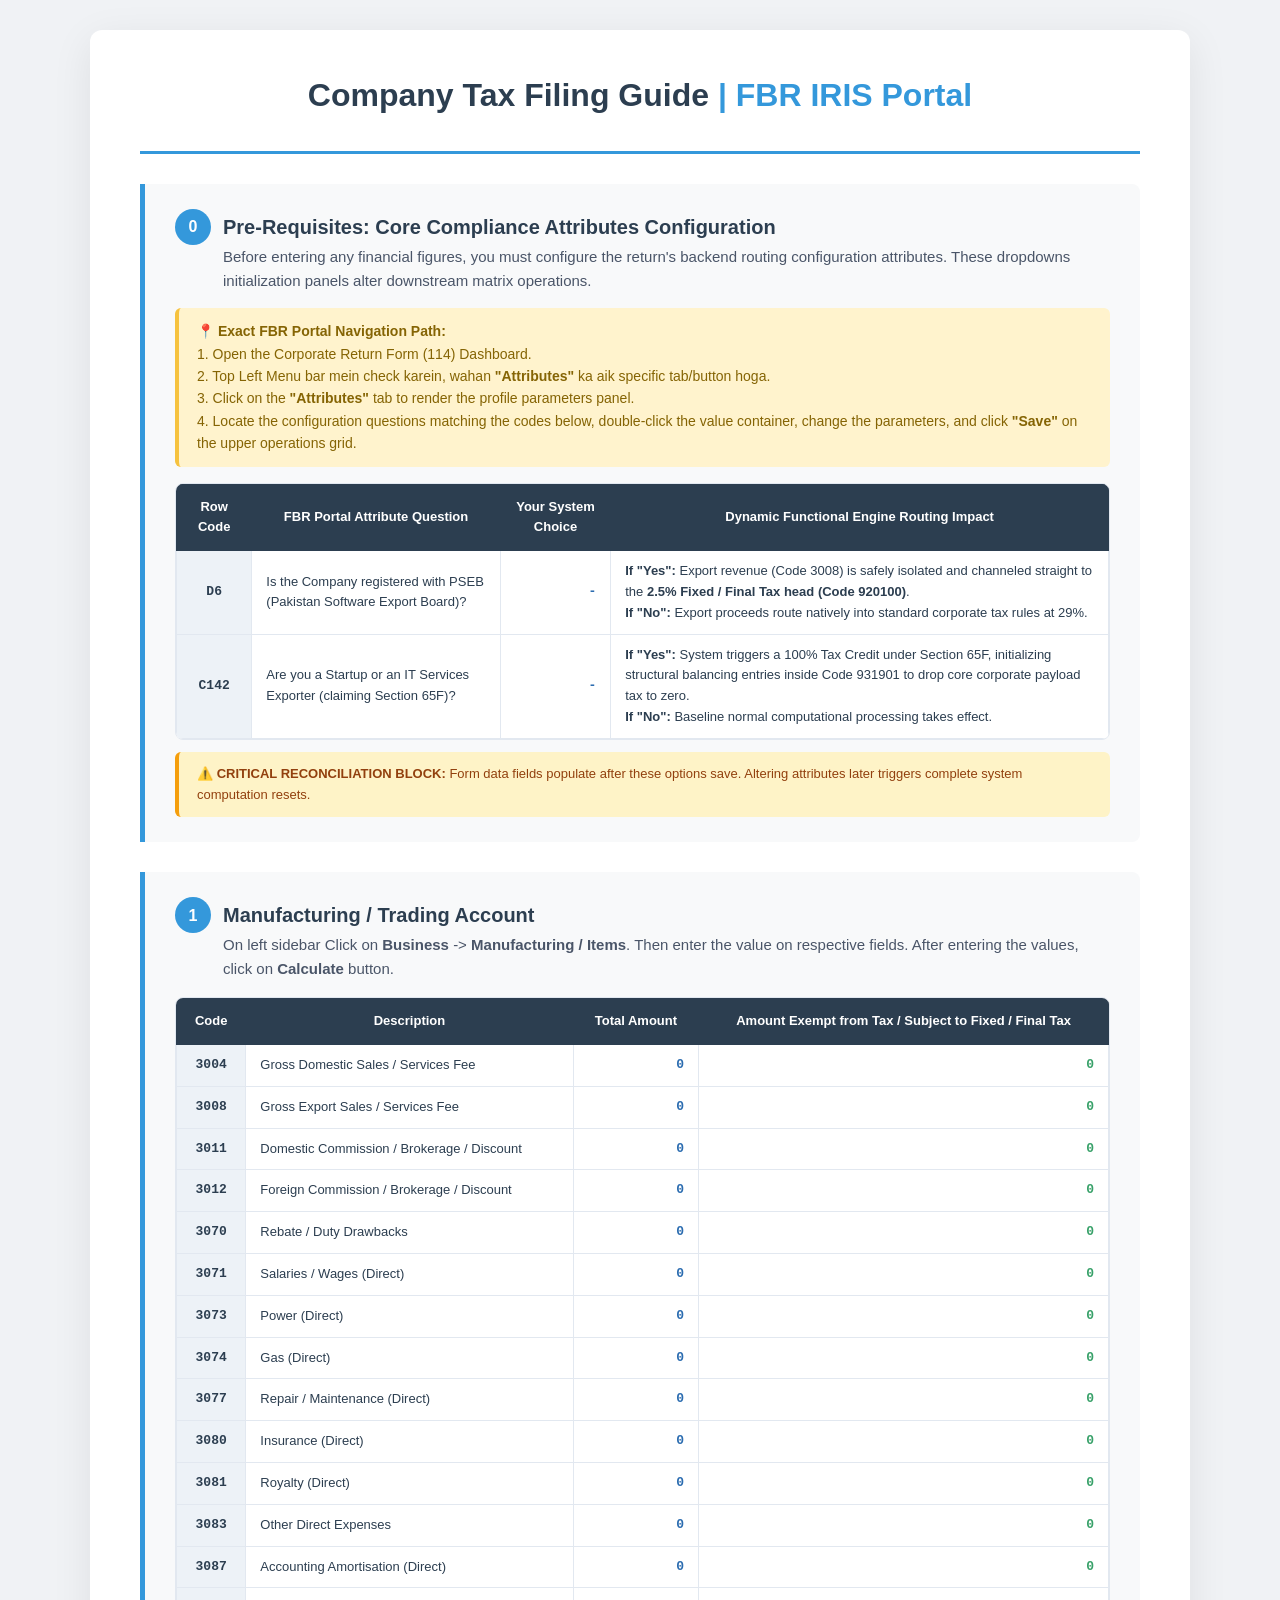
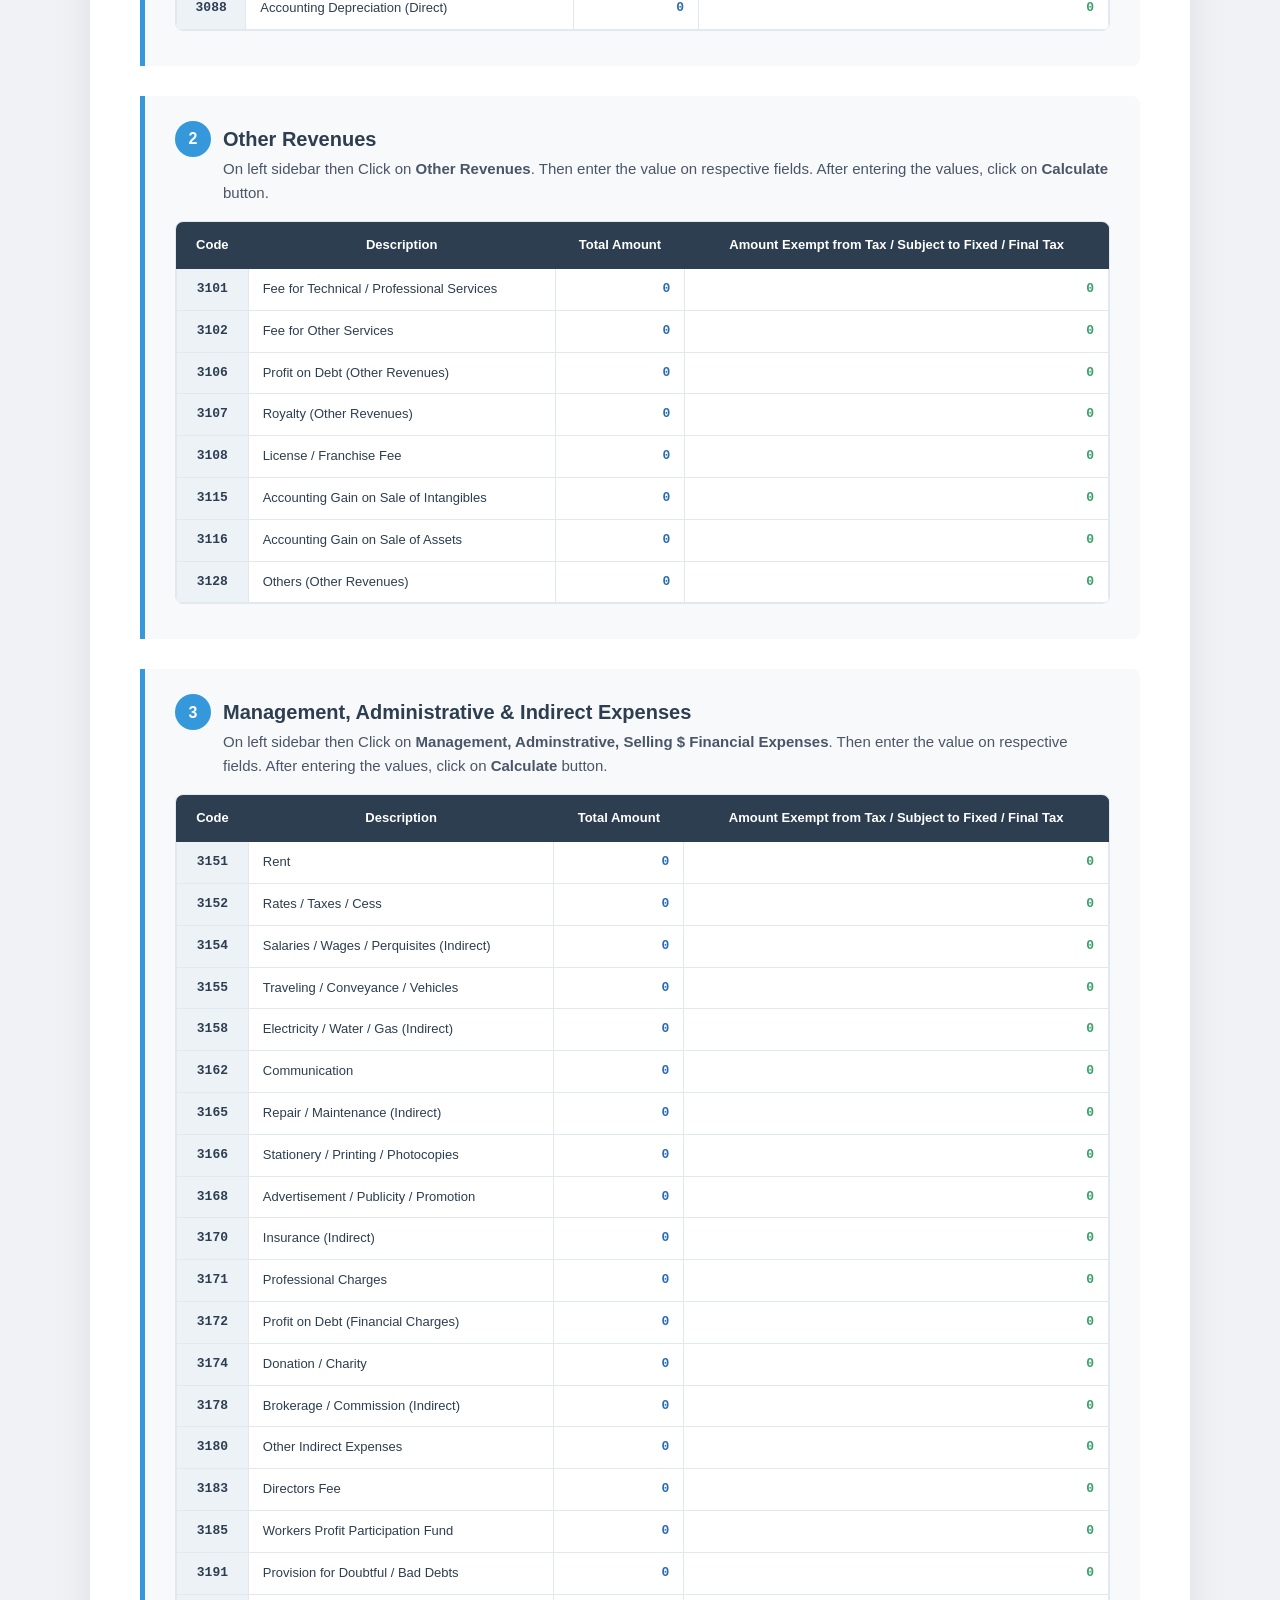
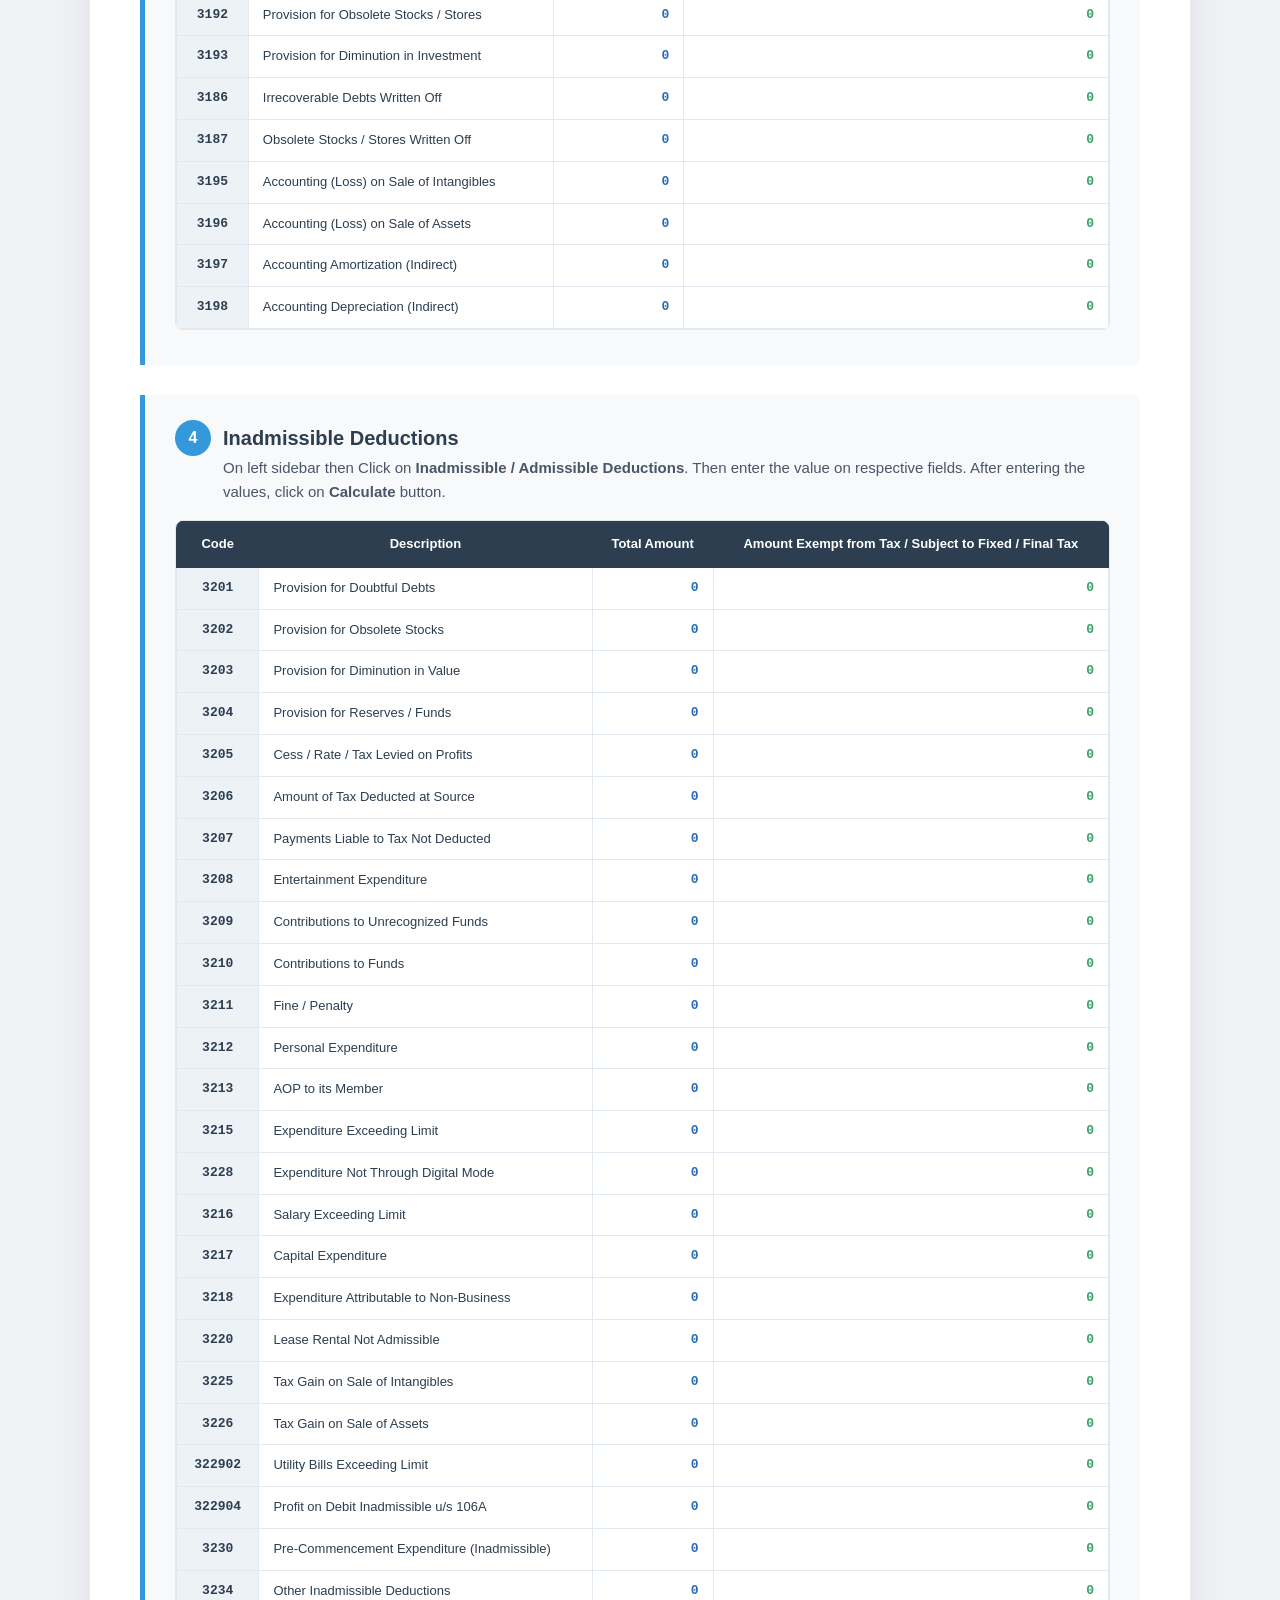
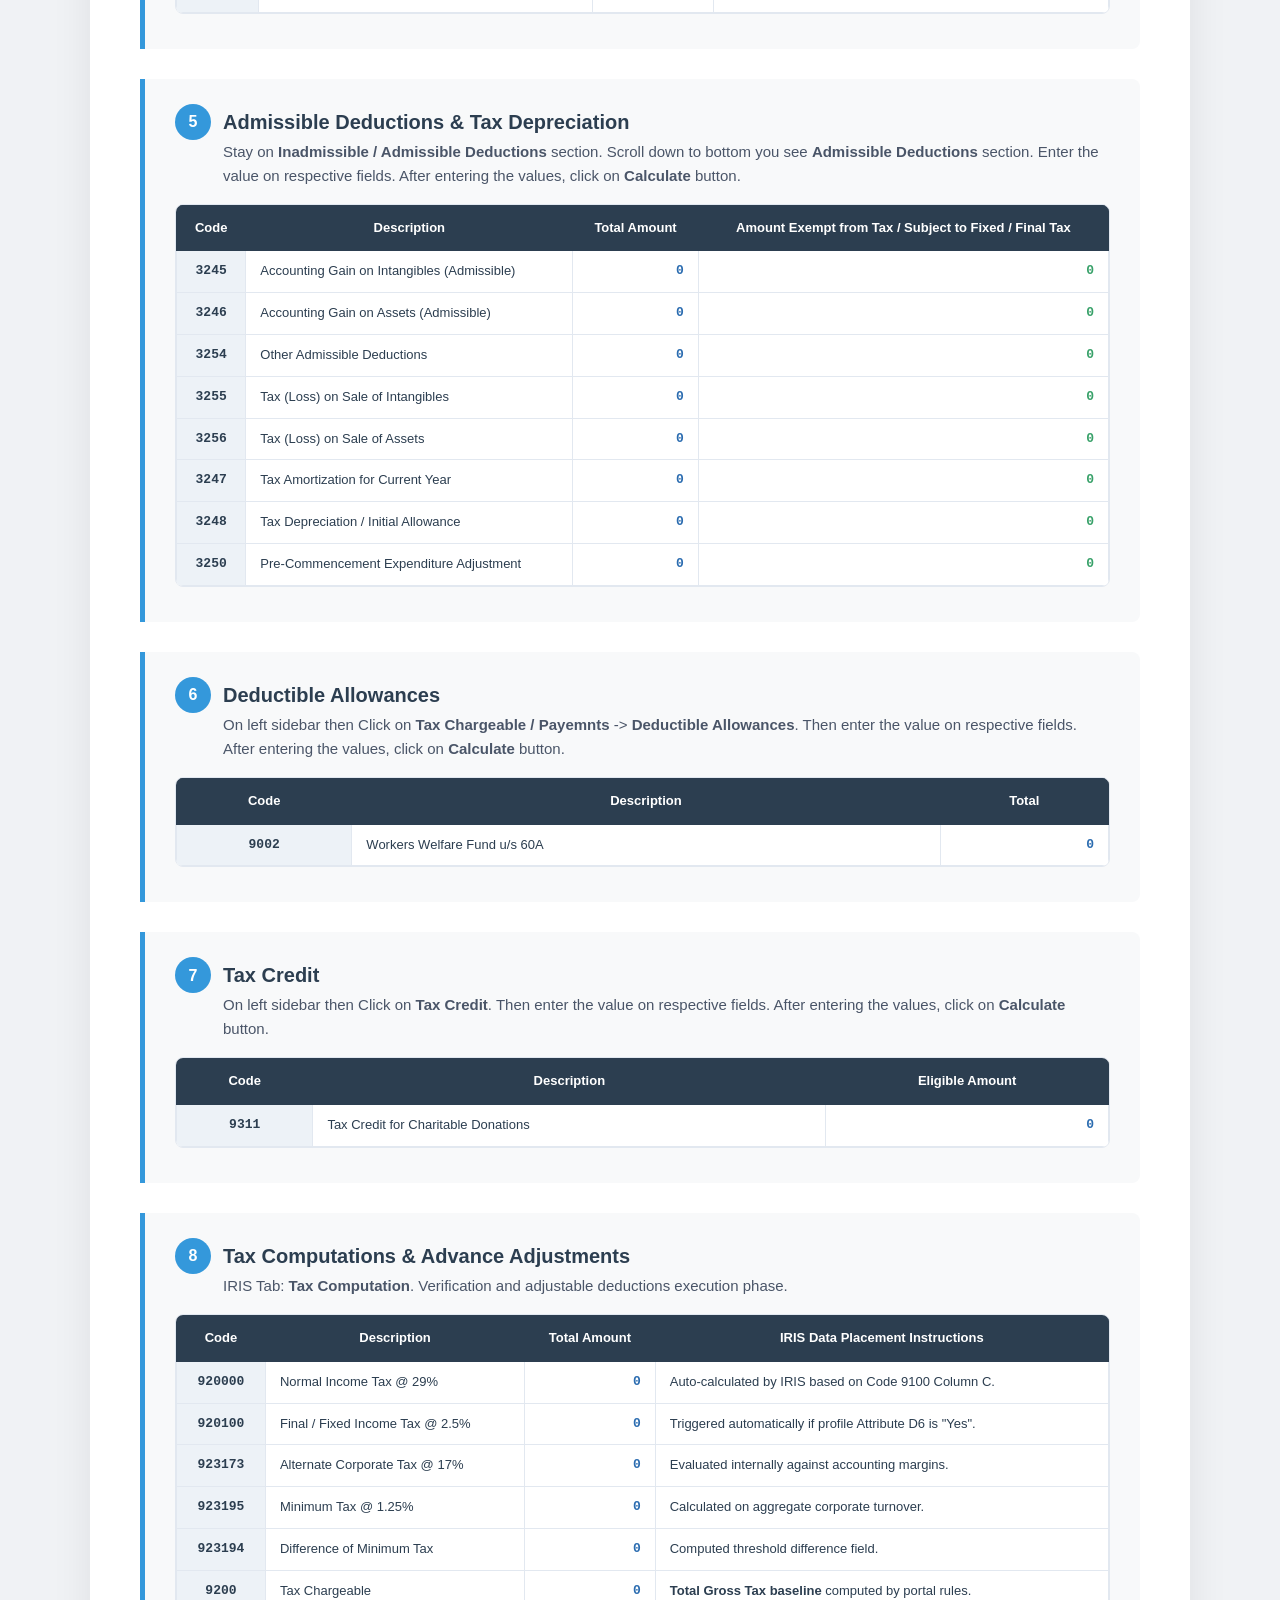
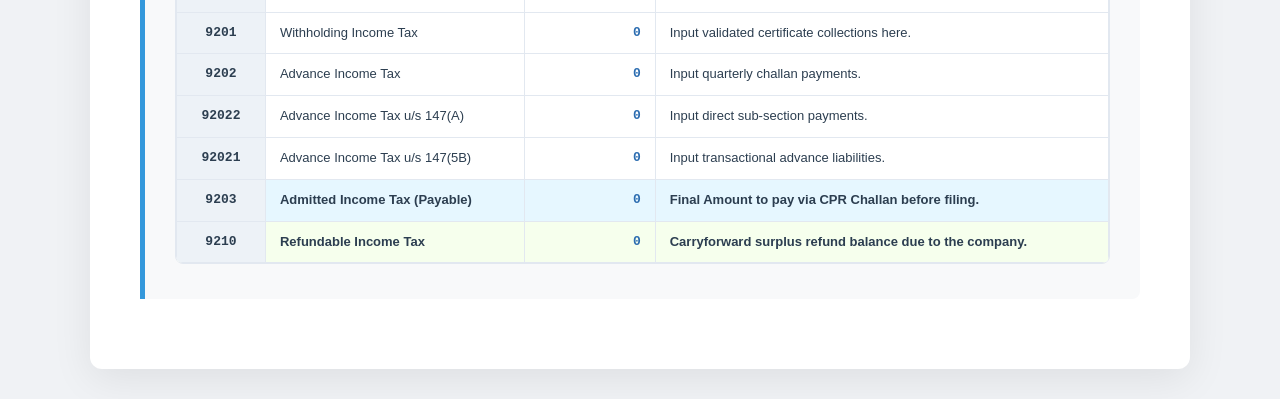
==== tax-filing-guide.html @ 21773e27 "Add Tax guide file" ====
<!doctype html>
<html lang="en">
  <head>
    <meta charset="UTF-8" />
    <meta name="viewport" content="width=device-width, initial-scale=1.0" />
    <title>Company Tax Filing Guide - FBR IRIS Portal</title>
    <style>
      * {
        margin: 0;
        padding: 0;
        box-sizing: border-box;
      }
      body {
        font-family: "Segoe UI", sans-serif;
        background: #f0f2f5;
        color: #2c3e50;
        padding: 30px 20px;
        line-height: 1.6;
      }
      .container {
        max-width: 1100px;
        margin: 0 auto;
        background: #ffffff;
        border-radius: 12px;
        box-shadow: 0 10px 40px rgba(0, 0, 0, 0.08);
        padding: 40px 50px;
      }
      .guide-header {
        text-align: center;
        padding-bottom: 30px;
        border-bottom: 3px solid #3498db;
        margin-bottom: 30px;
      }
      .guide-header h1 {
        font-size: 32px;
        color: #2c3e50;
      }
      .guide-header h1 span {
        color: #3498db;
      }
      .badge {
        display: inline-block;
        background: #3498db;
        color: #fff;
        font-size: 13px;
        padding: 4px 18px;
        border-radius: 20px;
        margin-top: 10px;
      }
      .step {
        border-left: 5px solid #3498db;
        background: #f8f9fa;
        border-radius: 0 8px 8px 0;
        padding: 25px 30px;
        margin-bottom: 30px;
      }
      .step-title {
        display: flex;
        align-items: center;
        gap: 12px;
        font-size: 20px;
        font-weight: 700;
        color: #2c3e50;
      }
      .step-number {
        display: inline-flex;
        align-items: center;
        justify-content: center;
        width: 36px;
        height: 36px;
        background: #3498db;
        color: #fff;
        border-radius: 50%;
        font-size: 16px;
        font-weight: 700;
      }
      .step-description {
        font-size: 15px;
        color: #4a5568;
        margin-bottom: 15px;
        padding-left: 48px;
      }
      .instruction {
        background: #fff3cd;
        color: #856404;
        padding: 12px 18px;
        border-radius: 6px;
        font-size: 14px;
        margin: 12px 0 16px 0;
        border-left: 4px solid #f6c23e;
      }
      .special-instruction {
        background: #e8f4fd;
        border-left: 3px solid #3498db;
        padding: 12px 18px;
        border-radius: 6px;
        font-size: 14px;
        color: #2c5282;
      }
      .warning-note {
        background: #fef3c7;
        color: #92400e;
        padding: 12px 18px;
        border-radius: 6px;
        font-size: 13px;
        margin-top: 12px;
        border-left: 4px solid #f59e0b;
      }
      .table-wrap {
        overflow-x: auto;
        margin: 16px 0 10px 0;
        border-radius: 8px;
        border: 1px solid #e2e8f0;
      }
      table.guide-table {
        width: 100%;
        border-collapse: collapse;
        font-size: 13px;
        background: #ffffff;
      }
      table.guide-table thead th {
        background: #2c3e50;
        color: #ffffff;
        font-weight: 600;
        padding: 12px 14px;
        border: 1px solid #2c3e50;
      }
      table.guide-table tbody td {
        padding: 10px 14px;
        border: 1px solid #e2e8f0;
      }
      .code-column {
        font-weight: 600;
        color: #2c3e50;
        background: #edf2f7;
        font-family: "Consolas", monospace;
        text-align: center;
      }
      .amount-column {
        font-family: "Consolas", monospace;
        text-align: right;
        font-weight: bold;
        color: #2b6cb0;
      }
      .exempt-column {
        font-family: "Consolas", monospace;
        text-align: right;
        font-weight: bold;
        color: #38a169;
      }
    </style>
  </head>
  <body>
    <div class="container">
      <div class="guide-header">
        <h1>Company Tax Filing Guide <span>| FBR IRIS Portal</span></h1>
      </div>

      <!-- ================= PHASE 0 ================= -->
      <div class="step">
        <div class="step-title">
          <span class="step-number">0</span> Pre-Requisites: Core Compliance
          Attributes Configuration
        </div>
        <div class="step-description">
          Before entering any financial figures, you must configure the return's
          backend routing configuration attributes. These dropdowns
          initialization panels alter downstream matrix operations.
        </div>

        <div class="instruction">
          📍 <strong>Exact FBR Portal Navigation Path:</strong><br />
          1. Open the Corporate Return Form (114) Dashboard.<br />
          2. Top Left Menu bar mein check karein, wahan
          <strong>"Attributes"</strong> ka aik specific tab/button hoga.<br />
          3. Click on the <strong>"Attributes"</strong> tab to render the
          profile parameters panel.<br />
          4. Locate the configuration questions matching the codes below,
          double-click the value container, change the parameters, and click
          <strong>"Save"</strong> on the upper operations grid.
        </div>

        <div class="table-wrap">
          <table class="guide-table">
            <thead>
              <tr>
                <th>Row Code</th>
                <th>FBR Portal Attribute Question</th>
                <th>Your System Choice</th>
                <th>Dynamic Functional Engine Routing Impact</th>
              </tr>
            </thead>
            <tbody>
              <tr>
                <td class="code-column">D6</td>
                <td>
                  Is the Company registered with PSEB (Pakistan Software Export
                  Board)?
                </td>
                <td class="amount-column" id="guideD6">-</td>
                <td>
                  <strong>If "Yes":</strong> Export revenue (Code 3008) is
                  safely isolated and channeled straight to the
                  <strong>2.5% Fixed / Final Tax head (Code 920100)</strong
                  >.<br />
                  <strong>If "No":</strong> Export proceeds route natively into
                  standard corporate tax rules at 29%.
                </td>
              </tr>
              <tr>
                <td class="code-column">C142</td>
                <td>
                  Are you a Startup or an IT Services Exporter (claiming Section
                  65F)?
                </td>
                <td class="amount-column" id="guideC142">-</td>
                <td>
                  <strong>If "Yes":</strong> System triggers a 100% Tax Credit
                  under Section 65F, initializing structural balancing entries
                  inside Code 931901 to drop core corporate payload tax to
                  zero.<br />
                  <strong>If "No":</strong> Baseline normal computational
                  processing takes effect.
                </td>
              </tr>
            </tbody>
          </table>
        </div>

        <div class="warning-note">
          ⚠️ <strong>CRITICAL RECONCILIATION BLOCK:</strong> Form data fields
          populate after these options save. Altering attributes later triggers
          complete system computation resets.
        </div>
      </div>

      <!-- ================= PHASE 1 ================= -->
      <div class="step">
        <div class="step-title">
          <span class="step-number">1</span> Manufacturing / Trading Account
        </div>
        <div class="step-description">
          On left sidebar Click on <strong>Business </strong> -> <strong>Manufacturing / Items</strong>. Then enter the value on respective fields. After entering the values, click on <strong>Calculate</strong> button.
        </div>

        <div class="table-wrap">
          <table class="guide-table">
            <thead>
              <tr>
                <th>Code</th>
                <th>Description</th>
                <th>Total Amount</th>
                <th>Amount Exempt from Tax / Subject to Fixed / Final Tax </th>
              </tr>
            </thead>
            <tbody>
              <tr>
                <td class="code-column">3004</td>
                <td>Gross Domestic Sales / Services Fee</td>
                <td class="amount-column" id="guideC4">0</td>
                <td class="exempt-column" id="guideD4">0</td>
              </tr>
              <tr>
                <td class="code-column">3008</td>
                <td>Gross Export Sales / Services Fee</td>
                <td class="amount-column" id="guideC5">0</td>
                <td class="exempt-column" id="guideD5">0</td>
              </tr>
              <!-- <tr>
                <td class="code-column">3009</td>
                <td>Gross Revenue (Total)</td>
                <td class="amount-column" id="guideC3">0</td>
                <td class="exempt-column" id="guideD3">0</td>
              </tr> -->
              <tr>
                <td class="code-column">3011</td>
                <td>Domestic Commission / Brokerage / Discount</td>
                <td class="amount-column" id="guideC9">0</td>
                <td class="exempt-column" id="guideD9">0</td>
              </tr>
              <tr>
                <td class="code-column">3012</td>
                <td>Foreign Commission / Brokerage / Discount</td>
                <td class="amount-column" id="guideC10">0</td>
                <td class="exempt-column" id="guideD10">0</td>
              </tr>
              <tr>
                <td class="code-column">3070</td>
                <td>Rebate / Duty Drawbacks</td>
                <td class="amount-column" id="guideC11">0</td>
                <td class="exempt-column" id="guideD11">0</td>
              </tr>
              <!--  <tr>
                <td class="code-column">3019</td>
                <td>Selling Expenses (Total)</td>
                <td class="amount-column" id="guideC8">0</td>
                <td class="exempt-column" id="guideD8">0</td>
              </tr> -->
              <!--  <tr>
                <td class="code-column">3029</td>
                <td>Net Revenue</td>
                <td class="amount-column" id="guideC13">0</td>
                <td class="exempt-column" id="guideD13">0</td>
              </tr> -->
              <tr>
                <td class="code-column">3071</td>
                <td>Salaries / Wages (Direct)</td>
                <td class="amount-column" id="guideC17">0</td>
                <td class="exempt-column" id="guideD17">0</td>
              </tr>
              <tr>
                <td class="code-column">3073</td>
                <td>Power (Direct)</td>
                <td class="amount-column" id="guideC18">0</td>
                <td class="exempt-column" id="guideD18">0</td>
              </tr>
              <tr>
                <td class="code-column">3074</td>
                <td>Gas (Direct)</td>
                <td class="amount-column" id="guideC19">0</td>
                <td class="exempt-column" id="guideD19">0</td>
              </tr>
              <tr>
                <td class="code-column">3077</td>
                <td>Repair / Maintenance (Direct)</td>
                <td class="amount-column" id="guideC20">0</td>
                <td class="exempt-column" id="guideD20">0</td>
              </tr>
              <tr>
                <td class="code-column">3080</td>
                <td>Insurance (Direct)</td>
                <td class="amount-column" id="guideC21">0</td>
                <td class="exempt-column" id="guideD21">0</td>
              </tr>
              <tr>
                <td class="code-column">3081</td>
                <td>Royalty (Direct)</td>
                <td class="amount-column" id="guideC22">0</td>
                <td class="exempt-column" id="guideD22">0</td>
              </tr>
              <tr>
                <td class="code-column">3083</td>
                <td>Other Direct Expenses</td>
                <td class="amount-column" id="guideC23">0</td>
                <td class="exempt-column" id="guideD23">0</td>
              </tr>
              <tr>
                <td class="code-column">3087</td>
                <td>Accounting Amortisation (Direct)</td>
                <td class="amount-column" id="guideC24">0</td>
                <td class="exempt-column" id="guideD24">0</td>
              </tr>
              <tr>
                <td class="code-column">3088</td>
                <td>Accounting Depreciation (Direct)</td>
                <td class="amount-column" id="guideC25">0</td>
                <td class="exempt-column" id="guideD25">0</td>
              </tr>
              <!--   <tr>
                <td class="code-column">3030</td>
                <td>Cost of Sales / Services (Total)</td>
                <td class="amount-column" id="guideC15">0</td>
                <td class="exempt-column" id="guideD15">0</td>
              </tr> -->
              <!-- <tr>
                <td class="code-column">3100</td>
                <td>Gross Profit / (Loss)</td>
                <td class="amount-column" id="guideC26">0</td>
                <td class="exempt-column" id="guideD26">0</td>
              </tr> -->
            </tbody>
          </table>
        </div>
      </div>
       <!-- ================= PHASE 2 ================= -->
      <div class="step">
        <div class="step-title">
          <span class="step-number">2</span> Other Revenues
        </div>
        <div class="step-description">
            On left sidebar then Click on <strong>Other Revenues</strong>. Then enter the value on respective fields. After entering the values, click on <strong>Calculate</strong> button.
        </div>

        <div class="table-wrap">
          <table class="guide-table">
            <thead>
              <tr>
                <th>Code</th>
                <th>Description</th>
                <th>Total Amount</th>
                <th>Amount Exempt from Tax / Subject to Fixed / Final Tax </th>
              </tr>
            </thead>
            <tbody>
              <tr>
                <td class="code-column">3101</td>
                <td>Fee for Technical / Professional Services</td>
                <td class="amount-column" id="guideC58">0</td>
                <td class="exempt-column" id="guideD58">0</td>
              </tr>
              <tr>
                <td class="code-column">3102</td>
                <td>Fee for Other Services</td>
                <td class="amount-column" id="guideC59">0</td>
                <td class="exempt-column" id="guideD59">0</td>
              </tr>
              <tr>
                <td class="code-column">3106</td>
                <td>Profit on Debt (Other Revenues)</td>
                <td class="amount-column" id="guideC60">0</td>
                <td class="exempt-column" id="guideD60">0</td>
              </tr>
              <tr>
                <td class="code-column">3107</td>
                <td>Royalty (Other Revenues)</td>
                <td class="amount-column" id="guideC61">0</td>
                <td class="exempt-column" id="guideD61">0</td>
              </tr>
              <tr>
                <td class="code-column">3108</td>
                <td>License / Franchise Fee</td>
                <td class="amount-column" id="guideC62">0</td>
                <td class="exempt-column" id="guideD62">0</td>
              </tr>
              <tr>
                <td class="code-column">3115</td>
                <td>Accounting Gain on Sale of Intangibles</td>
                <td class="amount-column" id="guideC63">0</td>
                <td class="exempt-column" id="guideD63">0</td>
              </tr>
              <tr>
                <td class="code-column">3116</td>
                <td>Accounting Gain on Sale of Assets</td>
                <td class="amount-column" id="guideC64">0</td>
                <td class="exempt-column" id="guideD64">0</td>
              </tr>
              <tr>
                <td class="code-column">3128</td>
                <td>Others (Other Revenues)</td>
                <td class="amount-column" id="guideC65">0</td>
                <td class="exempt-column" id="guideD65">0</td>
              </tr>
              <!--  <tr>
                <td class="code-column">3129</td>
                <td>Add: Other Revenues (Total)</td>
                <td class="amount-column" id="guideC56">0</td>
                <td class="exempt-column" id="guideD56">0</td>
              </tr> -->
              <!--  <tr>
                <td class="code-column">3200</td>
                <td>Accounting Profit / (Loss)</td>
                <td class="amount-column" id="guideC66">0</td>
                <td class="exempt-column" id="guideD66">0</td>
              </tr> -->
            </tbody>
          </table>
        </div>
      </div>
      <!-- ================= PHASE 3 ================= -->
      <div class="step">
        <div class="step-title">
          <span class="step-number">3</span> Management, Administrative &amp;
          Indirect Expenses
        </div>
        <div class="step-description">
           On left sidebar then Click on <strong>Management, Adminstrative, Selling $ Financial Expenses</strong>. Then enter the value on respective fields. After entering the values, click on <strong>Calculate</strong> button.
        </div>

        <div class="table-wrap">
          <table class="guide-table">
            <thead>
              <tr>
                <th>Code</th>
                <th>Description</th>
                <th>Total Amount</th>
                <th>Amount Exempt from Tax / Subject to Fixed / Final Tax </th>
              </tr>
            </thead>
            <tbody>
              <tr>
                <td class="code-column">3151</td>
                <td>Rent</td>
                <td class="amount-column" id="guideC29">0</td>
                <td class="exempt-column" id="guideD29">0</td>
              </tr>
              <tr>
                <td class="code-column">3152</td>
                <td>Rates / Taxes / Cess</td>
                <td class="amount-column" id="guideC30">0</td>
                <td class="exempt-column" id="guideD30">0</td>
              </tr>
              <tr>
                <td class="code-column">3154</td>
                <td>Salaries / Wages / Perquisites (Indirect)</td>
                <td class="amount-column" id="guideC31">0</td>
                <td class="exempt-column" id="guideD31">0</td>
              </tr>
              <tr>
                <td class="code-column">3155</td>
                <td>Traveling / Conveyance / Vehicles</td>
                <td class="amount-column" id="guideC32">0</td>
                <td class="exempt-column" id="guideD32">0</td>
              </tr>
              <tr>
                <td class="code-column">3158</td>
                <td>Electricity / Water / Gas (Indirect)</td>
                <td class="amount-column" id="guideC33">0</td>
                <td class="exempt-column" id="guideD33">0</td>
              </tr>
              <tr>
                <td class="code-column">3162</td>
                <td>Communication</td>
                <td class="amount-column" id="guideC34">0</td>
                <td class="exempt-column" id="guideD34">0</td>
              </tr>
              <tr>
                <td class="code-column">3165</td>
                <td>Repair / Maintenance (Indirect)</td>
                <td class="amount-column" id="guideC35">0</td>
                <td class="exempt-column" id="guideD35">0</td>
              </tr>
              <tr>
                <td class="code-column">3166</td>
                <td>Stationery / Printing / Photocopies</td>
                <td class="amount-column" id="guideC36">0</td>
                <td class="exempt-column" id="guideD36">0</td>
              </tr>
              <tr>
                <td class="code-column">3168</td>
                <td>Advertisement / Publicity / Promotion</td>
                <td class="amount-column" id="guideC37">0</td>
                <td class="exempt-column" id="guideD37">0</td>
              </tr>
              <tr>
                <td class="code-column">3170</td>
                <td>Insurance (Indirect)</td>
                <td class="amount-column" id="guideC38">0</td>
                <td class="exempt-column" id="guideD38">0</td>
              </tr>
              <tr>
                <td class="code-column">3171</td>
                <td>Professional Charges</td>
                <td class="amount-column" id="guideC39">0</td>
                <td class="exempt-column" id="guideD39">0</td>
              </tr>
              <tr>
                <td class="code-column">3172</td>
                <td>Profit on Debt (Financial Charges)</td>
                <td class="amount-column" id="guideC40">0</td>
                <td class="exempt-column" id="guideD40">0</td>
              </tr>
              <tr>
                <td class="code-column">3174</td>
                <td>Donation / Charity</td>
                <td class="amount-column" id="guideC41">0</td>
                <td class="exempt-column" id="guideD41">0</td>
              </tr>
              <tr>
                <td class="code-column">3178</td>
                <td>Brokerage / Commission (Indirect)</td>
                <td class="amount-column" id="guideC42">0</td>
                <td class="exempt-column" id="guideD42">0</td>
              </tr>
              <tr>
                <td class="code-column">3180</td>
                <td>Other Indirect Expenses</td>
                <td class="amount-column" id="guideC43">0</td>
                <td class="exempt-column" id="guideD43">0</td>
              </tr>
              <tr>
                <td class="code-column">3183</td>
                <td>Directors Fee</td>
                <td class="amount-column" id="guideC44">0</td>
                <td class="exempt-column" id="guideD44">0</td>
              </tr>
              <tr>
                <td class="code-column">3185</td>
                <td>Workers Profit Participation Fund</td>
                <td class="amount-column" id="guideC45">0</td>
                <td class="exempt-column" id="guideD45">0</td>
              </tr>
              <tr>
                <td class="code-column">3191</td>
                <td>Provision for Doubtful / Bad Debts</td>
                <td class="amount-column" id="guideC46">0</td>
                <td class="exempt-column" id="guideD46">0</td>
              </tr>
              <tr>
                <td class="code-column">3192</td>
                <td>Provision for Obsolete Stocks / Stores</td>
                <td class="amount-column" id="guideC47">0</td>
                <td class="exempt-column" id="guideD47">0</td>
              </tr>
              <tr>
                <td class="code-column">3193</td>
                <td>Provision for Diminution in Investment</td>
                <td class="amount-column" id="guideC48">0</td>
                <td class="exempt-column" id="guideD48">0</td>
              </tr>
              <tr>
                <td class="code-column">3186</td>
                <td>Irrecoverable Debts Written Off</td>
                <td class="amount-column" id="guideC49">0</td>
                <td class="exempt-column" id="guideD49">0</td>
              </tr>
              <tr>
                <td class="code-column">3187</td>
                <td>Obsolete Stocks / Stores Written Off</td>
                <td class="amount-column" id="guideC50">0</td>
                <td class="exempt-column" id="guideD50">0</td>
              </tr>
              <tr>
                <td class="code-column">3195</td>
                <td>Accounting (Loss) on Sale of Intangibles</td>
                <td class="amount-column" id="guideC51">0</td>
                <td class="exempt-column" id="guideD51">0</td>
              </tr>
              <tr>
                <td class="code-column">3196</td>
                <td>Accounting (Loss) on Sale of Assets</td>
                <td class="amount-column" id="guideC52">0</td>
                <td class="exempt-column" id="guideD52">0</td>
              </tr>
              <tr>
                <td class="code-column">3197</td>
                <td>Accounting Amortization (Indirect)</td>
                <td class="amount-column" id="guideC53">0</td>
                <td class="exempt-column" id="guideD53">0</td>
              </tr>
              <tr>
                <td class="code-column">3198</td>
                <td>Accounting Depreciation (Indirect)</td>
                <td class="amount-column" id="guideC54">0</td>
                <td class="exempt-column" id="guideD54">0</td>
              </tr>
              <!--  <tr>
                <td class="code-column">3199</td>
                <td>Management &amp; Selling Expenses (Total)</td>
                <td class="amount-column" id="guideC28">0</td>
                <td class="exempt-column" id="guideD28">0</td>
              </tr> -->
            </tbody>
          </table>
        </div>
      </div>

     

      <!-- ================= PHASE 4 ================= -->
      <div class="step">
        <div class="step-title">
          <span class="step-number">4</span> Inadmissible Deductions
        </div>
        <div class="step-description">
            On left sidebar then Click on <strong>Inadmissible / Admissible Deductions</strong>. Then enter the value on respective fields. After entering the values, click on <strong>Calculate</strong> button.
        </div>

        <div class="table-wrap">
          <table class="guide-table">
            <thead>
              <tr>
                <th>Code</th>
                <th>Description</th>
                <th>Total Amount</th>
                <th>Amount Exempt from Tax / Subject to Fixed / Final Tax</th>
              </tr>
            </thead>
            <tbody>
              <tr>
                <td class="code-column">3201</td>
                <td>Provision for Doubtful Debts</td>
                <td class="amount-column" id="guideC69">0</td>
                <td class="exempt-column" id="guideD69">0</td>
              </tr>
              <tr>
                <td class="code-column">3202</td>
                <td>Provision for Obsolete Stocks</td>
                <td class="amount-column" id="guideC70">0</td>
                <td class="exempt-column" id="guideD70">0</td>
              </tr>
              <tr>
                <td class="code-column">3203</td>
                <td>Provision for Diminution in Value</td>
                <td class="amount-column" id="guideC71">0</td>
                <td class="exempt-column" id="guideD71">0</td>
              </tr>
              <tr>
                <td class="code-column">3204</td>
                <td>Provision for Reserves / Funds</td>
                <td class="amount-column" id="guideC72">0</td>
                <td class="exempt-column" id="guideD72">0</td>
              </tr>
              <tr>
                <td class="code-column">3205</td>
                <td>Cess / Rate / Tax Levied on Profits</td>
                <td class="amount-column" id="guideC73">0</td>
                <td class="exempt-column" id="guideD73">0</td>
              </tr>
              <tr>
                <td class="code-column">3206</td>
                <td>Amount of Tax Deducted at Source</td>
                <td class="amount-column" id="guideC74">0</td>
                <td class="exempt-column" id="guideD74">0</td>
              </tr>
              <tr>
                <td class="code-column">3207</td>
                <td>Payments Liable to Tax Not Deducted</td>
                <td class="amount-column" id="guideC75">0</td>
                <td class="exempt-column" id="guideD75">0</td>
              </tr>
              <tr>
                <td class="code-column">3208</td>
                <td>Entertainment Expenditure</td>
                <td class="amount-column" id="guideC76">0</td>
                <td class="exempt-column" id="guideD76">0</td>
              </tr>
              <tr>
                <td class="code-column">3209</td>
                <td>Contributions to Unrecognized Funds</td>
                <td class="amount-column" id="guideC77">0</td>
                <td class="exempt-column" id="guideD77">0</td>
              </tr>
              <tr>
                <td class="code-column">3210</td>
                <td>Contributions to Funds</td>
                <td class="amount-column" id="guideC78">0</td>
                <td class="exempt-column" id="guideD78">0</td>
              </tr>
              <tr>
                <td class="code-column">3211</td>
                <td>Fine / Penalty</td>
                <td class="amount-column" id="guideC79">0</td>
                <td class="exempt-column" id="guideD79">0</td>
              </tr>
              <tr>
                <td class="code-column">3212</td>
                <td>Personal Expenditure</td>
                <td class="amount-column" id="guideC80">0</td>
                <td class="exempt-column" id="guideD80">0</td>
              </tr>
              <tr>
                <td class="code-column">3213</td>
                <td>AOP to its Member</td>
                <td class="amount-column" id="guideC81">0</td>
                <td class="exempt-column" id="guideD81">0</td>
              </tr>
              <tr>
                <td class="code-column">3215</td>
                <td>Expenditure Exceeding Limit</td>
                <td class="amount-column" id="guideC82">0</td>
                <td class="exempt-column" id="guideD82">0</td>
              </tr>
              <tr>
                <td class="code-column">3228</td>
                <td>Expenditure Not Through Digital Mode</td>
                <td class="amount-column" id="guideC83">0</td>
                <td class="exempt-column" id="guideD83">0</td>
              </tr>
              <tr>
                <td class="code-column">3216</td>
                <td>Salary Exceeding Limit</td>
                <td class="amount-column" id="guideC84">0</td>
                <td class="exempt-column" id="guideD84">0</td>
              </tr>
              <tr>
                <td class="code-column">3217</td>
                <td>Capital Expenditure</td>
                <td class="amount-column" id="guideC85">0</td>
                <td class="exempt-column" id="guideD85">0</td>
              </tr>
              <tr>
                <td class="code-column">3218</td>
                <td>Expenditure Attributable to Non-Business</td>
                <td class="amount-column" id="guideC86">0</td>
                <td class="exempt-column" id="guideD86">0</td>
              </tr>
              <tr>
                <td class="code-column">3220</td>
                <td>Lease Rental Not Admissible</td>
                <td class="amount-column" id="guideC87">0</td>
                <td class="exempt-column" id="guideD87">0</td>
              </tr>
              <tr>
                <td class="code-column">3225</td>
                <td>Tax Gain on Sale of Intangibles</td>
                <td class="amount-column" id="guideC88">0</td>
                <td class="exempt-column" id="guideD88">0</td>
              </tr>
              <tr>
                <td class="code-column">3226</td>
                <td>Tax Gain on Sale of Assets</td>
                <td class="amount-column" id="guideC89">0</td>
                <td class="exempt-column" id="guideD89">0</td>
              </tr>
              <tr>
                <td class="code-column">322902</td>
                <td>Utility Bills Exceeding Limit</td>
                <td class="amount-column" id="guideC90">0</td>
                <td class="exempt-column" id="guideD90">0</td>
              </tr>
              <tr>
                <td class="code-column">322904</td>
                <td>Profit on Debit Inadmissible u/s 106A</td>
                <td class="amount-column" id="guideC91">0</td>
                <td class="exempt-column" id="guideD91">0</td>
              </tr>
              <tr>
                <td class="code-column">3230</td>
                <td>Pre-Commencement Expenditure (Inadmissible)</td>
                <td class="amount-column" id="guideC92">0</td>
                <td class="exempt-column" id="guideD92">0</td>
              </tr>
              <tr>
                <td class="code-column">3234</td>
                <td>Other Inadmissible Deductions</td>
                <td class="amount-column" id="guideC93">0</td>
                <td class="exempt-column" id="guideD93">0</td>
              </tr>
              <!-- <tr>
                <td class="code-column">3239</td>
                <td>Inadmissible Deductions (Total)</td>
                <td class="amount-column" id="guideC68">0</td>
                <td class="exempt-column" id="guideD68">0</td>
              </tr> -->
            </tbody>
          </table>
        </div>
      </div>

      <!-- ================= PHASE 5 ================= -->
      <div class="step">
        <div class="step-title">
          <span class="step-number">5</span> Admissible Deductions &amp; Tax
          Depreciation
        </div>
        <div class="step-description">
           Stay on <strong>Inadmissible / Admissible Deductions</strong> section. Scroll down to bottom you see <strong>Admissible Deductions</strong> section. Enter the value on respective fields. After entering the values, click on <strong>Calculate</strong> button.
        </div>

        <div class="table-wrap">
          <table class="guide-table">
            <thead>
              <tr>
                <th>Code</th>
                <th>Description</th>
                <th>Total Amount</th>
                <th>Amount Exempt from Tax / Subject to Fixed / Final Tax</th>
              </tr>
            </thead>
            <tbody>
              <tr>
                <td class="code-column">3245</td>
                <td>Accounting Gain on Intangibles (Admissible)</td>
                <td class="amount-column" id="guideC102">0</td>
                <td class="exempt-column" id="guideD102">0</td>
              </tr>
              <tr>
                <td class="code-column">3246</td>
                <td>Accounting Gain on Assets (Admissible)</td>
                <td class="amount-column" id="guideC103">0</td>
                <td class="exempt-column" id="guideD103">0</td>
              </tr>
              <tr>
                <td class="code-column">3254</td>
                <td>Other Admissible Deductions</td>
                <td class="amount-column" id="guideC104">0</td>
                <td class="exempt-column" id="guideD104">0</td>
              </tr>
              <tr>
                <td class="code-column">3255</td>
                <td>Tax (Loss) on Sale of Intangibles</td>
                <td class="amount-column" id="guideC105">0</td>
                <td class="exempt-column" id="guideD105">0</td>
              </tr>
              <tr>
                <td class="code-column">3256</td>
                <td>Tax (Loss) on Sale of Assets</td>
                <td class="amount-column" id="guideC106">0</td>
                <td class="exempt-column" id="guideD106">0</td>
              </tr>
              <!-- <tr>
                <td class="code-column">3270</td>
                <td>Income Before Depreciation (Subtotal)</td>
                <td class="amount-column" id="guideC108">0</td>
                <td class="exempt-column" id="guideD108">0</td>
              </tr> -->
              <tr>
                <td class="code-column">3247</td>
                <td>Tax Amortization for Current Year</td>
                <td class="amount-column" id="guideC111">0</td>
                <td class="exempt-column" id="guideD111">0</td>
              </tr>
              <tr>
                <td class="code-column">3248</td>
                <td>Tax Depreciation / Initial Allowance</td>
                <td class="amount-column" id="guideC112">0</td>
                <td class="exempt-column" id="guideD112">0</td>
              </tr>
              <tr>
                <td class="code-column">3250</td>
                <td>Pre-Commencement Expenditure Adjustment</td>
                <td class="amount-column" id="guideC113">0</td>
                <td class="exempt-column" id="guideD113">0</td>
              </tr>
              <!--  <tr>
                <td class="code-column">3000</td>
                <td>Income / Loss from Business</td>
                <td class="amount-column" id="guideC115">0</td>
                <td class="exempt-column" id="guideD115">0</td>
              </tr> -->
              <!--  <tr>
                <td class="code-column">9000</td>
                <td>Total Income</td>
                <td class="amount-column" id="guideC121">0</td>
                <td class="exempt-column" id="guideD121">0</td>
              </tr> -->
            </tbody>
          </table>
        </div>
      </div>

      <!-- ================= PHASE 6 ================= -->
      <div class="step">
        <div class="step-title">
          <span class="step-number">6</span> Deductible Allowances
        </div>
        <div class="step-description">
            On left sidebar then Click on <strong>Tax Chargeable / Payemnts</strong> -> <strong>Deductible Allowances</strong>. Then enter the value on respective fields. After entering the values, click on <strong>Calculate</strong> button.
        </div>

        <div class="table-wrap">
          <table class="guide-table">
            <thead>
              <tr>
                <th>Code</th>
                <th>Description</th>
                <th>Total</th>
                
              </tr>
            </thead>
            <tbody>
              <tr>
                <td class="code-column">9002</td>
                <td>Workers Welfare Fund u/s 60A</td>
                <td class="amount-column" id="guideC124">0</td>
            
              </tr>
              <!--  <tr>
                <td class="code-column">9009</td>
                <td>Deductible Allowances (Total)</td>
                <td class="amount-column" id="guideC123">0</td>
                <td class="exempt-column" id="guideD123">0</td>
              </tr> -->
              <!--  <tr>
                <td class="code-column">9100</td>
                <td>Taxable Income</td>
                <td class="amount-column" id="guideC126">0</td>
                <td class="exempt-column" id="guideD126">0</td>
              </tr> -->
            </tbody>
          </table>
        </div>
      </div>
      <!-- ================= PHASE 7 ================= -->
      <div class="step">
        <div class="step-title">
          <span class="step-number">7</span> Tax Credit
        </div>
        <div class="step-description">
            On left sidebar then Click on <strong>Tax Credit</strong>. Then enter the value on respective fields. After entering the values, click on <strong>Calculate</strong> button.
        </div>

        <div class="table-wrap">
          <table class="guide-table">
            <thead>
              <tr>
                <th>Code</th>
                <th>Description</th>
                <th>Eligible Amount</th>
              </tr>
            </thead>
            <tbody>
              <tr>
                <td class="code-column">9311</td>
                <td>Tax Credit for Charitable Donations</td>
                <td class="amount-column" id="guideC140">0</td>
                
              </tr>
              <!--  <tr>
                <td class="code-column">931901</td>
                <td>Tax Credit for Certain Persons (Sec 65F)</td>
                <td class="amount-column" id="guideE141">0</td>
                <td>IT Exporter 100% Tax Holiday Credit placeholder.</td>
              </tr>
              <tr>
                <td class="code-column">9329</td>
                <td>Tax Credit (Total)</td>
                <td class="amount-column" id="guideE139">0</td>
                <td>Sum total of active rebate components.</td>
              </tr> -->
            </tbody>
          </table>
        </div>
      </div>
      <!-- ================= PHASE 8 ================= -->
      <div class="step">
        <div class="step-title">
          <span class="step-number">8</span> Tax Computations &amp; Advance
          Adjustments
        </div>
        <div class="step-description">
          IRIS Tab: <strong>Tax Computation</strong>. Verification and
          adjustable deductions execution phase.
        </div>

        <div class="table-wrap">
          <table class="guide-table">
            <thead>
              <tr>
                <th>Code</th>
                <th>Description</th>
                <th>Total Amount</th>
                <th>IRIS Data Placement Instructions</th>
              </tr>
            </thead>
            <tbody>
              <tr>
                <td class="code-column">920000</td>
                <td>Normal Income Tax @ 29%</td>
                <td class="amount-column" id="guideE129">0</td>
                <td>Auto-calculated by IRIS based on Code 9100 Column C.</td>
              </tr>
              <tr>
                <td class="code-column">920100</td>
                <td>Final / Fixed Income Tax @ 2.5%</td>
                <td class="amount-column" id="guideE130">0</td>
                <td>
                  Triggered automatically if profile Attribute D6 is "Yes".
                </td>
              </tr>
              <tr>
                <td class="code-column">923173</td>
                <td>Alternate Corporate Tax @ 17%</td>
                <td class="amount-column" id="guideE131">0</td>
                <td>Evaluated internally against accounting margins.</td>
              </tr>
              <tr>
                <td class="code-column">923195</td>
                <td>Minimum Tax @ 1.25%</td>
                <td class="amount-column" id="guideE132">0</td>
                <td>Calculated on aggregate corporate turnover.</td>
              </tr>
              <tr>
                <td class="code-column">923194</td>
                <td>Difference of Minimum Tax</td>
                <td class="amount-column" id="guideE133">0</td>
                <td>Computed threshold difference field.</td>
              </tr>
              <tr>
                <td class="code-column">9200</td>
                <td>Tax Chargeable</td>
                <td class="amount-column" id="guideE128">0</td>
                <td>
                  <strong>Total Gross Tax baseline</strong> computed by portal
                  rules.
                </td>
              </tr>

              <tr>
                <td class="code-column">9201</td>
                <td>Withholding Income Tax</td>
                <td class="amount-column" id="guideE147">0</td>
                <td>Input validated certificate collections here.</td>
              </tr>
              <tr>
                <td class="code-column">9202</td>
                <td>Advance Income Tax</td>
                <td class="amount-column" id="guideE148">0</td>
                <td>Input quarterly challan payments.</td>
              </tr>
              <tr>
                <td class="code-column">92022</td>
                <td>Advance Income Tax u/s 147(A)</td>
                <td class="amount-column" id="guideE149">0</td>
                <td>Input direct sub-section payments.</td>
              </tr>
              <tr>
                <td class="code-column">92021</td>
                <td>Advance Income Tax u/s 147(5B)</td>
                <td class="amount-column" id="guideE150">0</td>
                <td>Input transactional advance liabilities.</td>
              </tr>
              <tr style="background: #e6f7ff; font-weight: bold">
                <td class="code-column">9203</td>
                <td>Admitted Income Tax (Payable)</td>
                <td class="amount-column" id="guideE152">0</td>
                <td>
                  <strong>Final Amount to pay via CPR Challan</strong> before
                  filing.
                </td>
              </tr>
              <tr style="background: #f6ffed; font-weight: bold">
                <td class="code-column">9210</td>
                <td>Refundable Income Tax</td>
                <td class="amount-column" id="guideE153">0</td>
                <td>Carryforward surplus refund balance due to the company.</td>
              </tr>
            </tbody>
          </table>
        </div>
      </div>
    </div>

    <script>
      let dataReceived = false; // Flag to prevent duplicate processing
      window.addEventListener("message", function (event) {
        // Ensure the message is the one we're expecting and hasn't been processed
        if (
          event.data &&
          event.data.type === "POPULATE_FBR_GUIDE" &&
          !dataReceived
        ) {
          console.log(
            "⚡ Target Guide received transactional payload data arrays:",
            event.data.payload,
          );
          dataReceived = true; // Set flag to true
          const engineData = event.data.payload;

          // Directly handle string values for D6 and C142
          document.getElementById("guideD6").textContent =
            engineData["D6"] || "No";
          document.getElementById("guideC142").textContent =
            engineData["C142"] || "No";

          // Automated dynamic cells matching matrix loop
          for (let i = 1; i <= 160; i++) {
            // Skip rows that are handled manually
            if (i === 6 || i === 142) continue;

            // Populate C columns
            const elC = document.getElementById(`guideC${i}`);
            if (elC) {
              let valC = parseFloat(engineData[`C${i}`]) || 0;
              elC.textContent = Math.round(valC).toLocaleString("en-US");
            }
            // Populate D columns
            const elD = document.getElementById(`guideD${i}`);
            if (elD) {
              let valD = parseFloat(engineData[`D${i}`]) || 0;
              elD.textContent =
                valD !== 0 ? Math.round(valD).toLocaleString("en-US") : "0";
            }
            // Populate E columns
            const elE = document.getElementById(`guideE${i}`);
            if (elE) {
              let valE = parseFloat(engineData[`E${i}`]) || 0;
              elE.textContent = Math.round(valE).toLocaleString("en-US");
            }
          }
          console.log(
            "✅ Guide structural translation layers populated instantly.",
          );

          // Send acknowledgment back to the parent window
          if (event.source) {
            event.source.postMessage({ type: "DATA_RECEIVED" }, event.origin);
          }
        }
      });
    </script>
  </body>
</html>
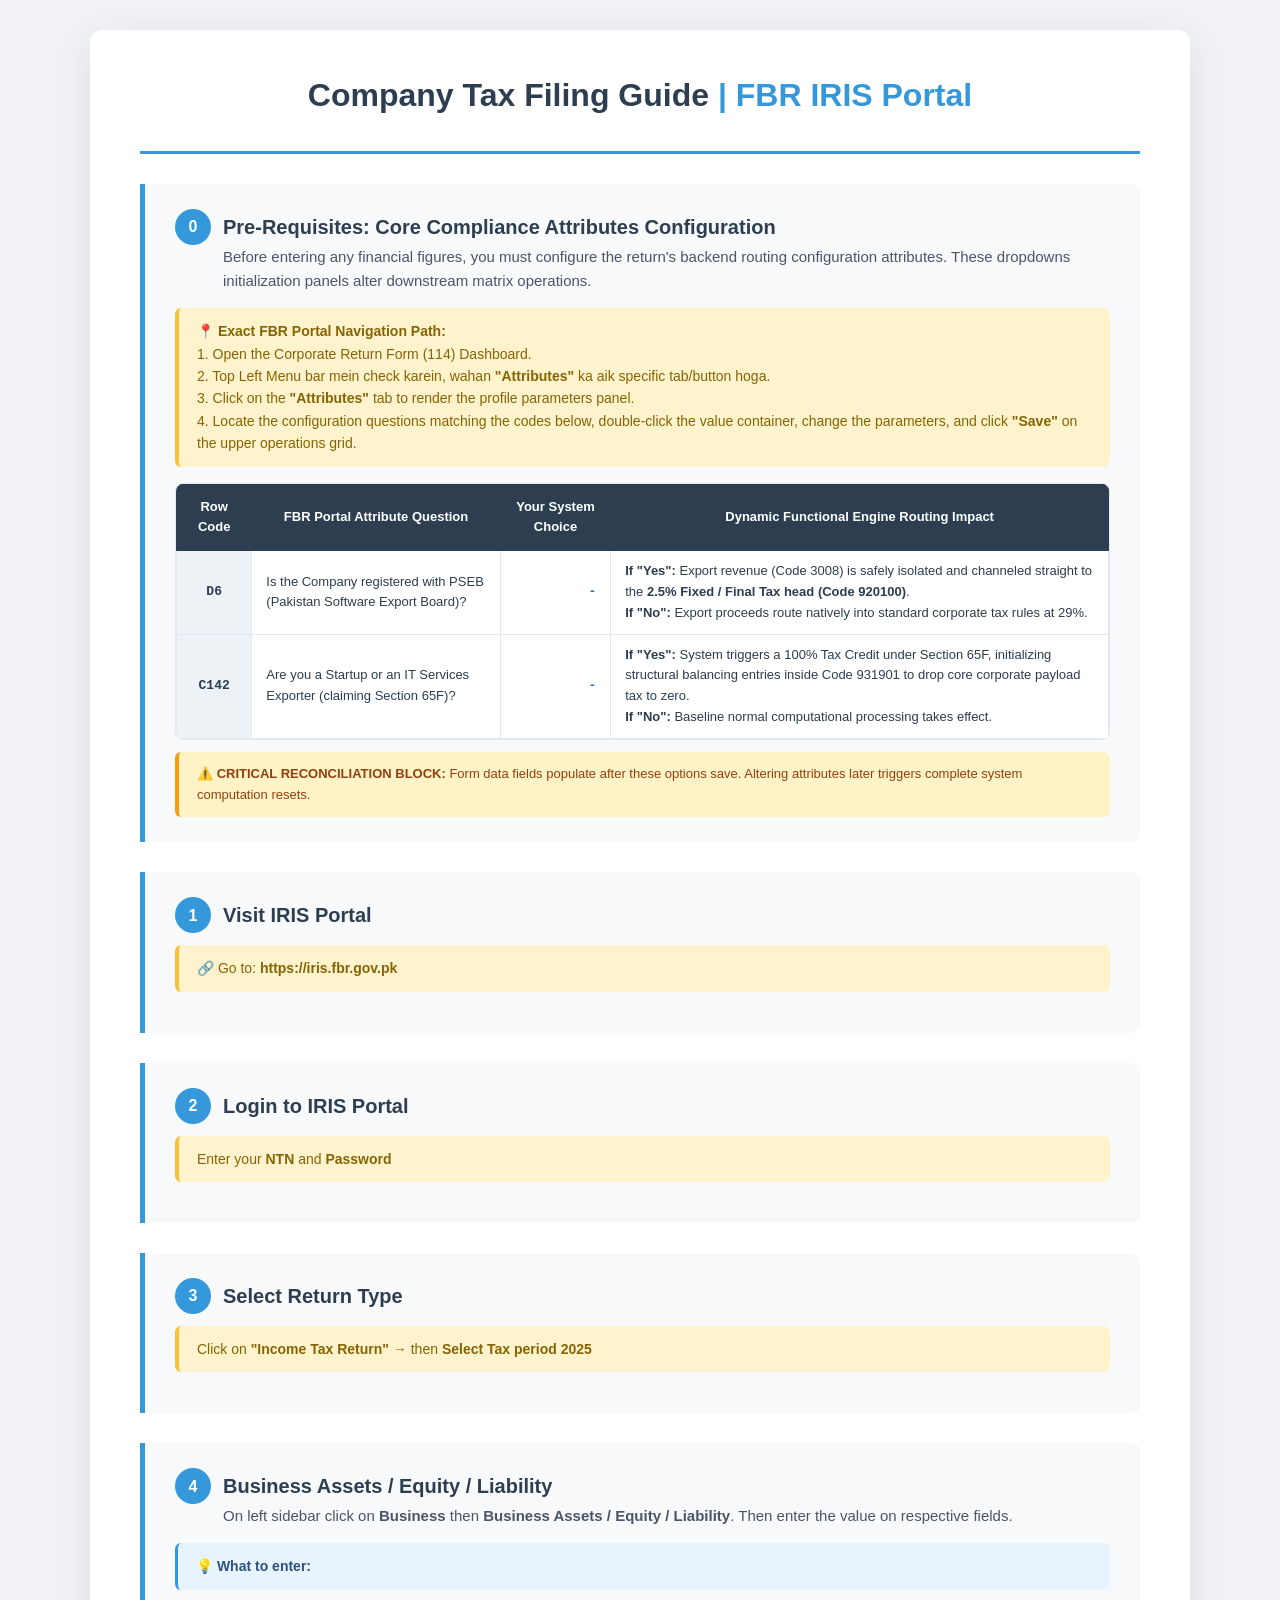
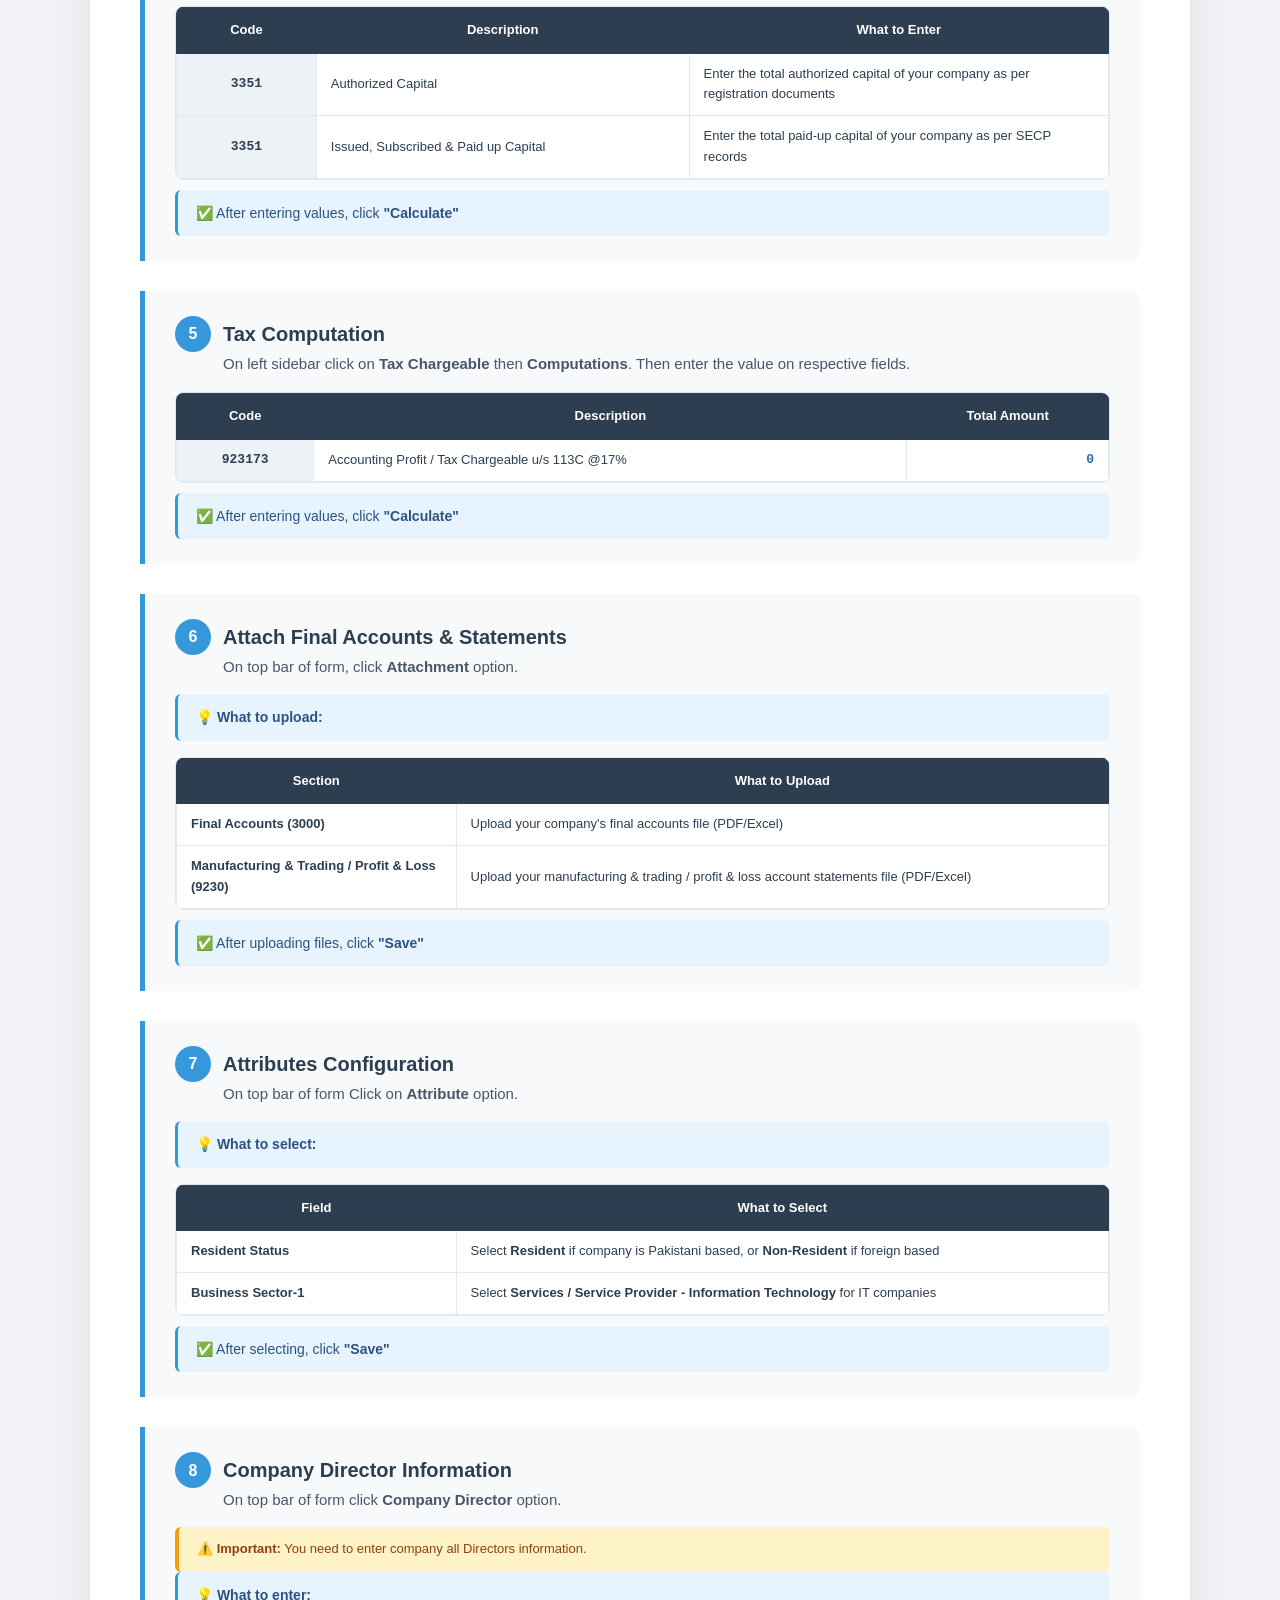
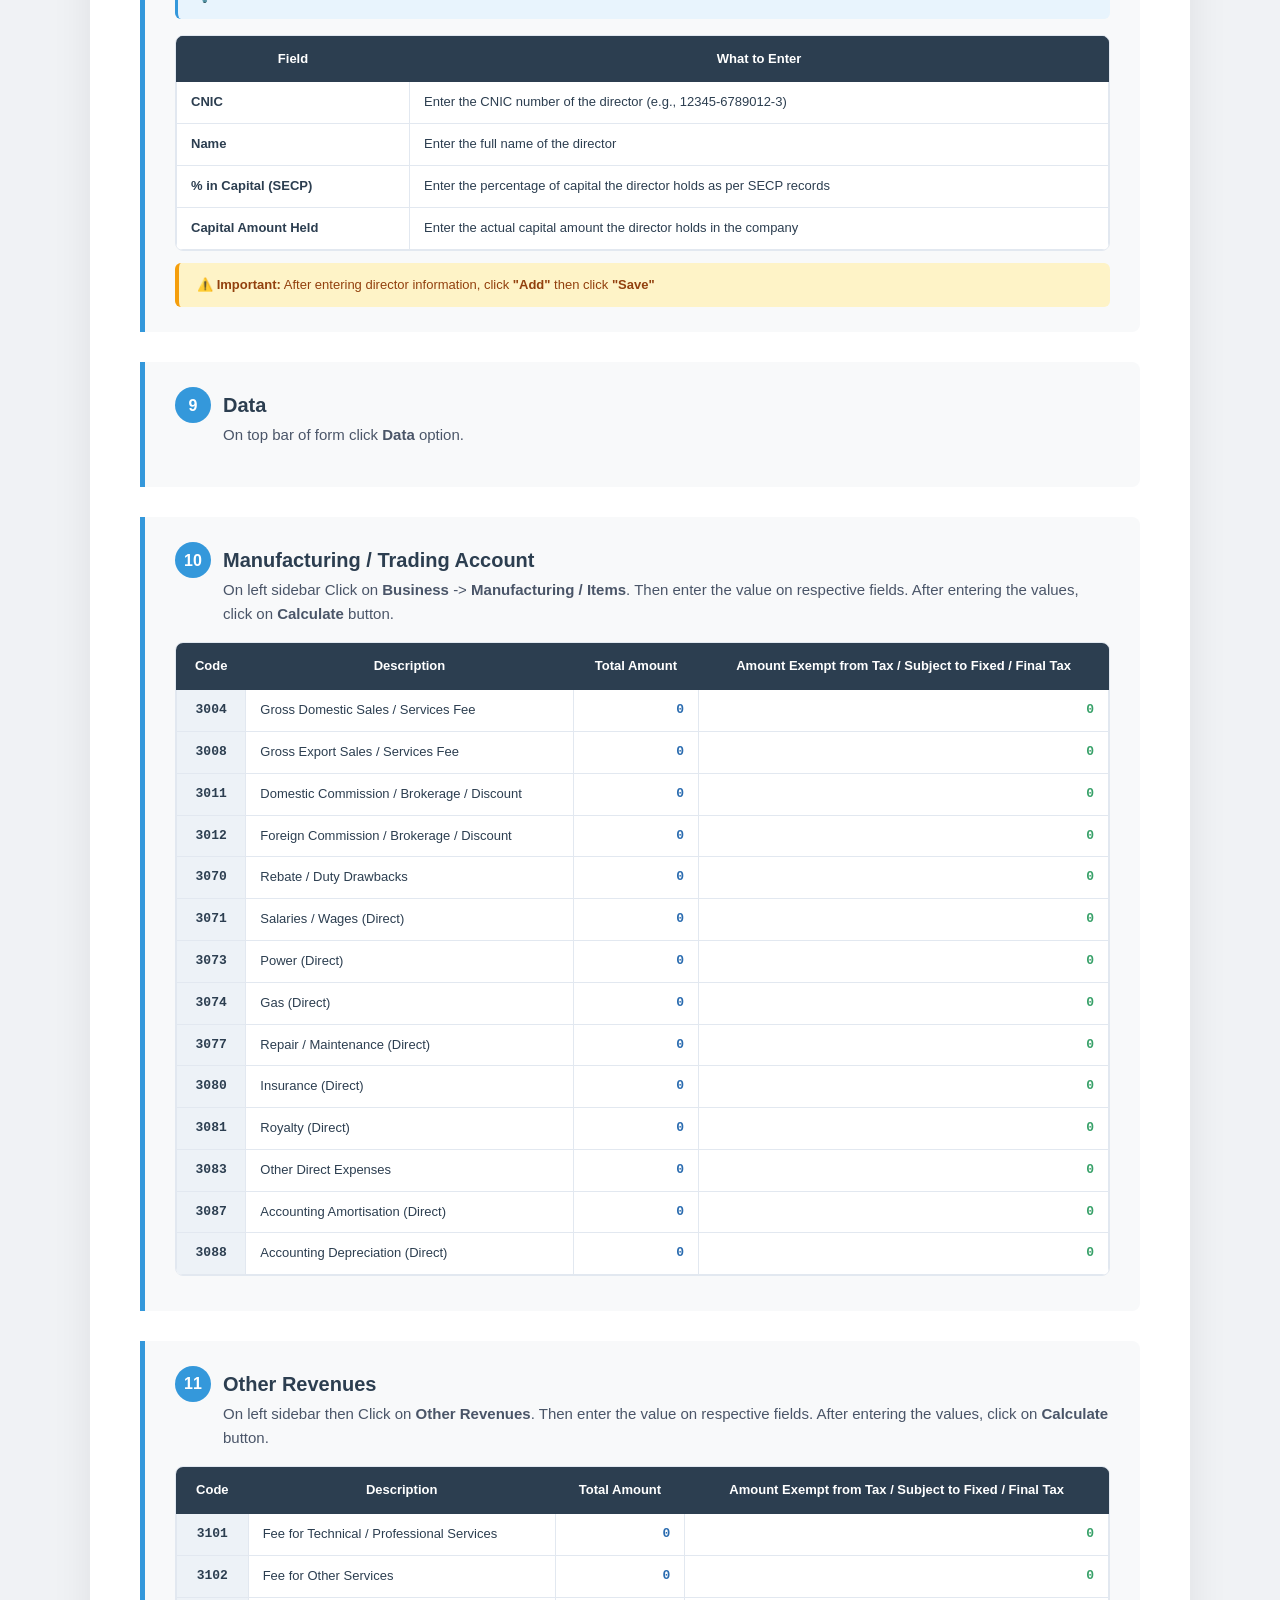
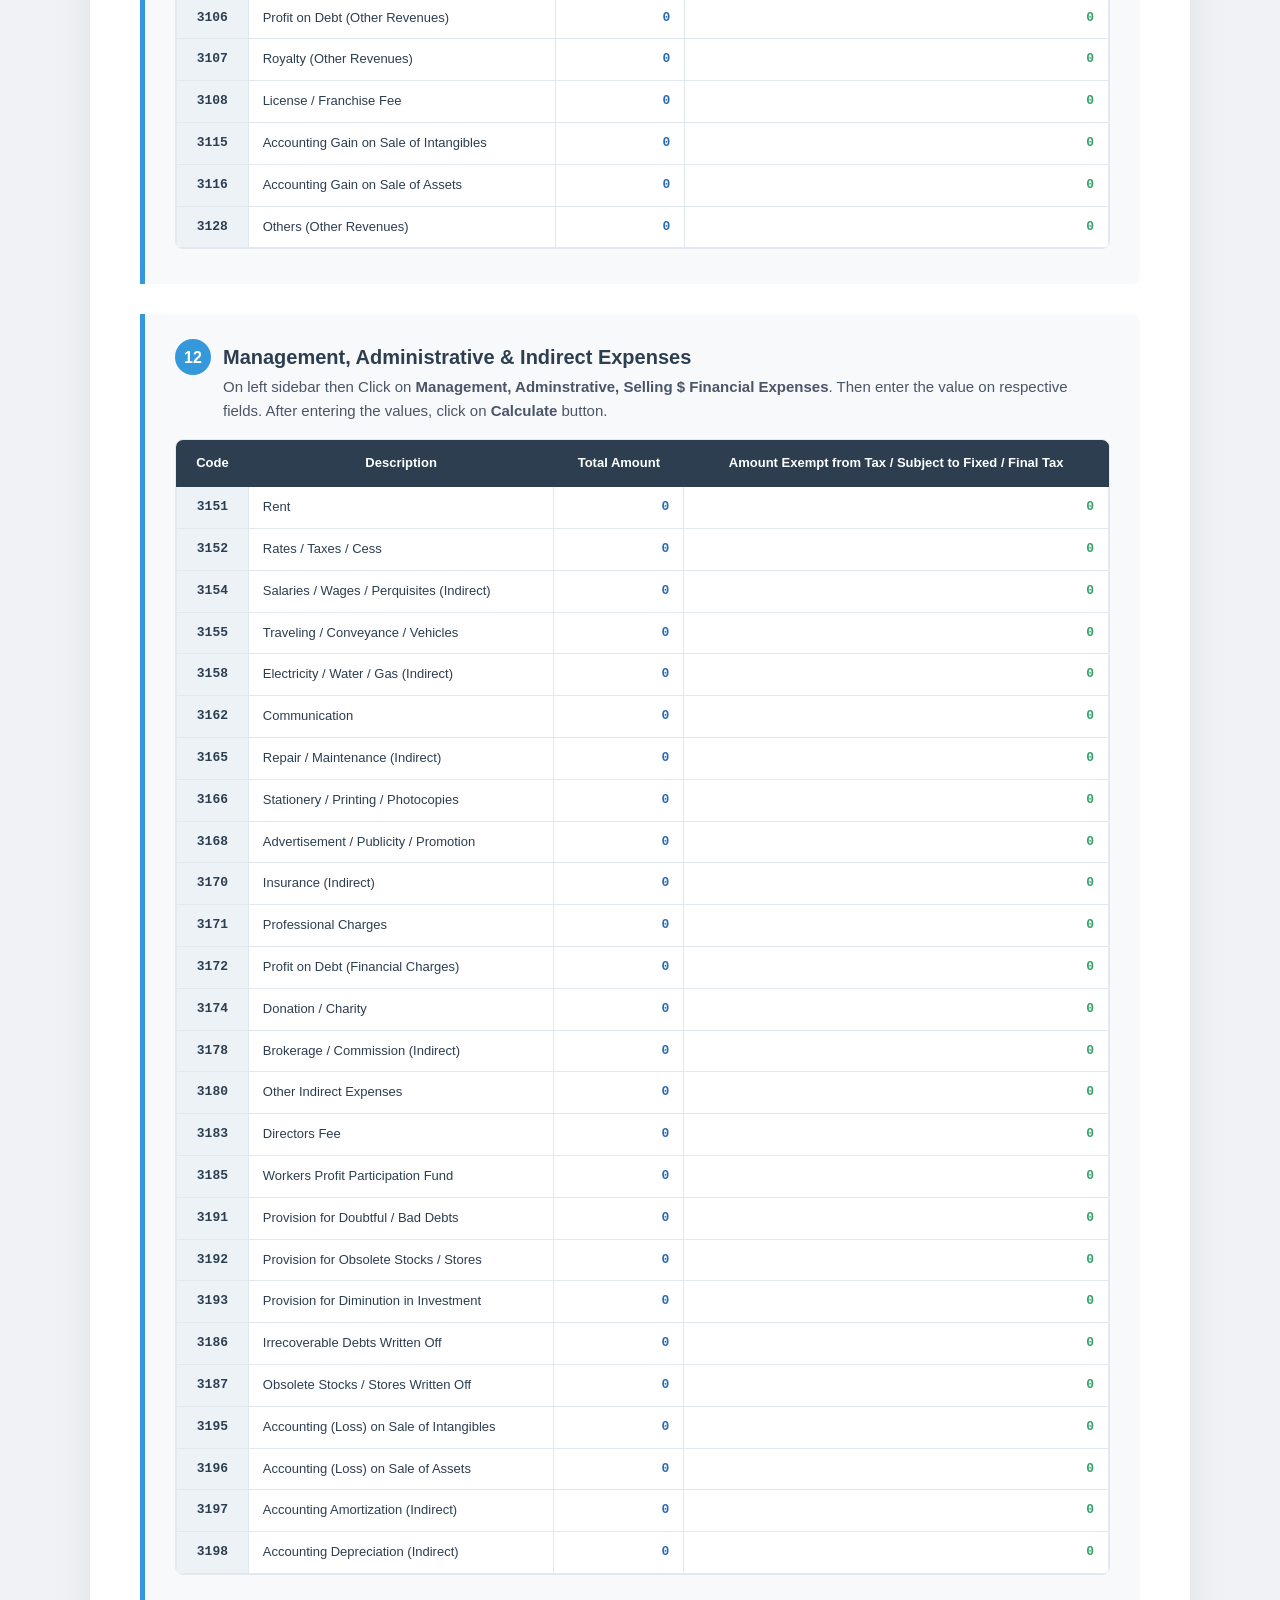
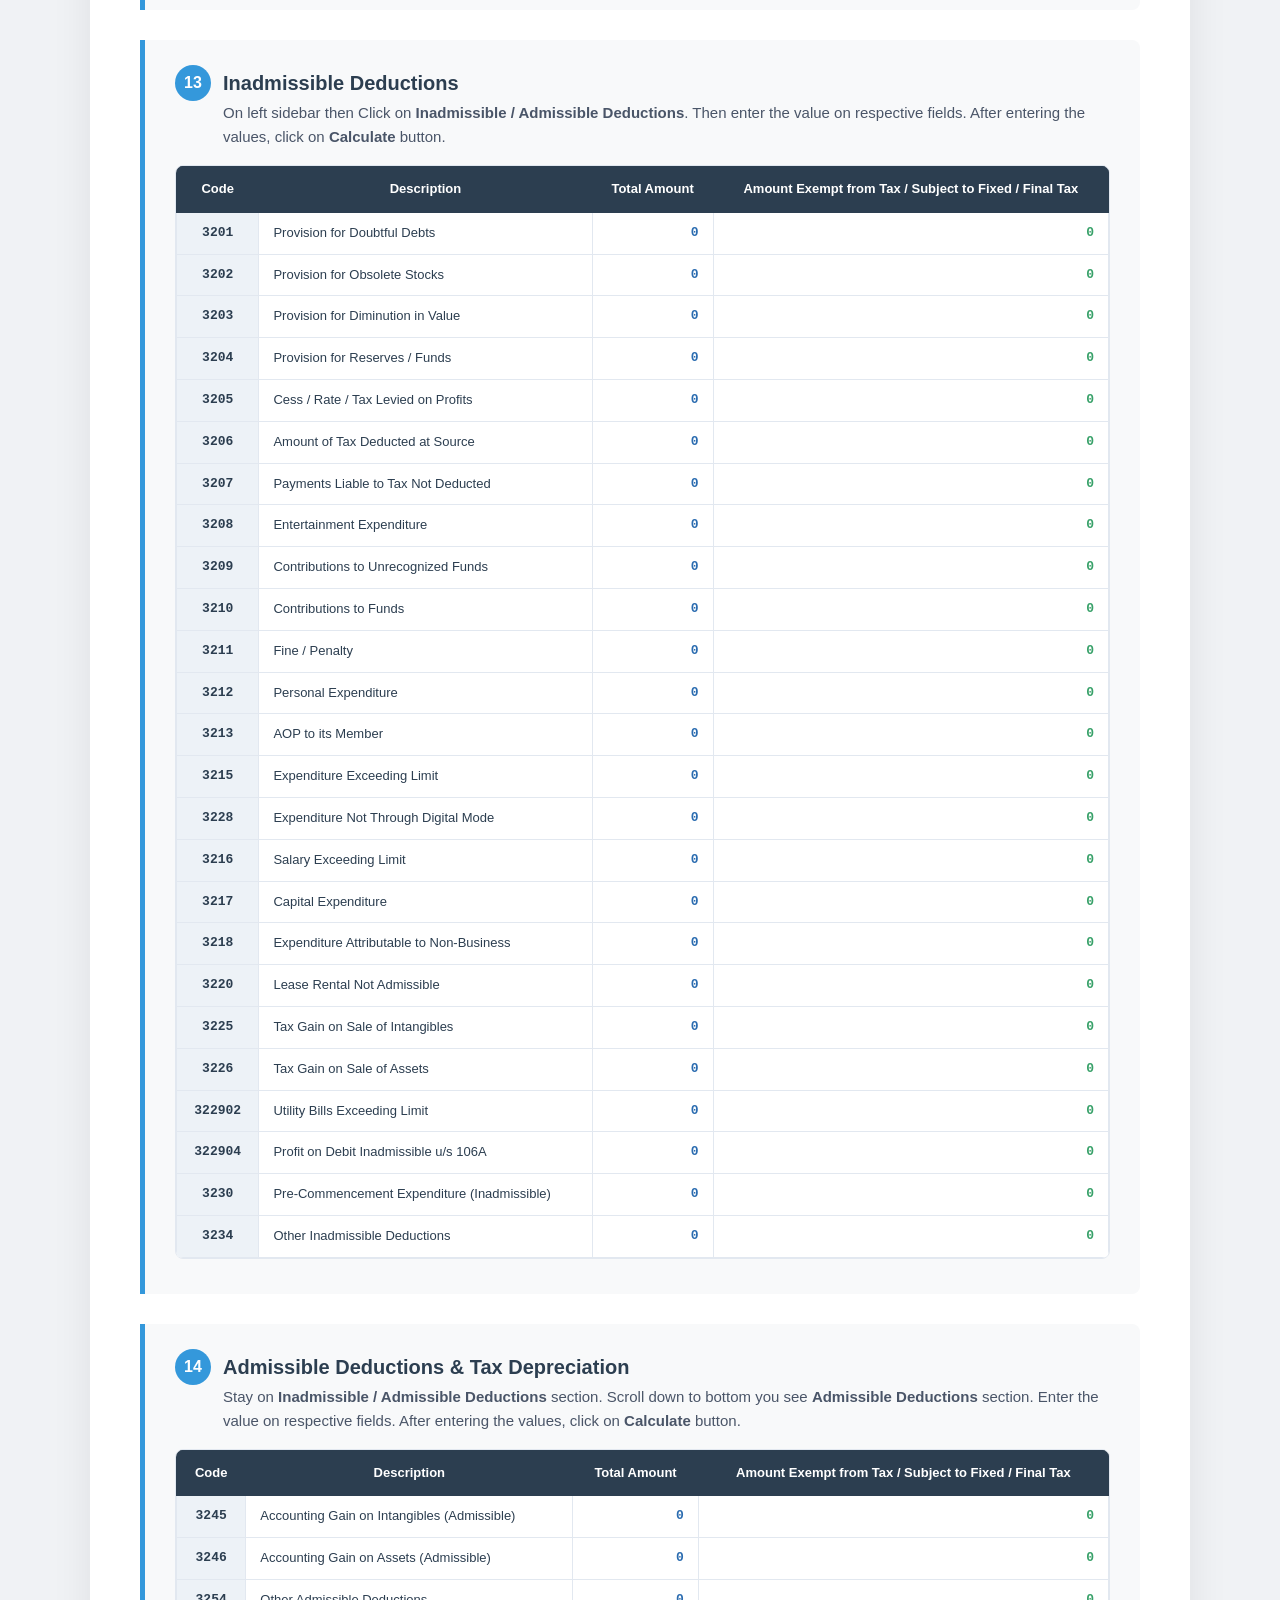
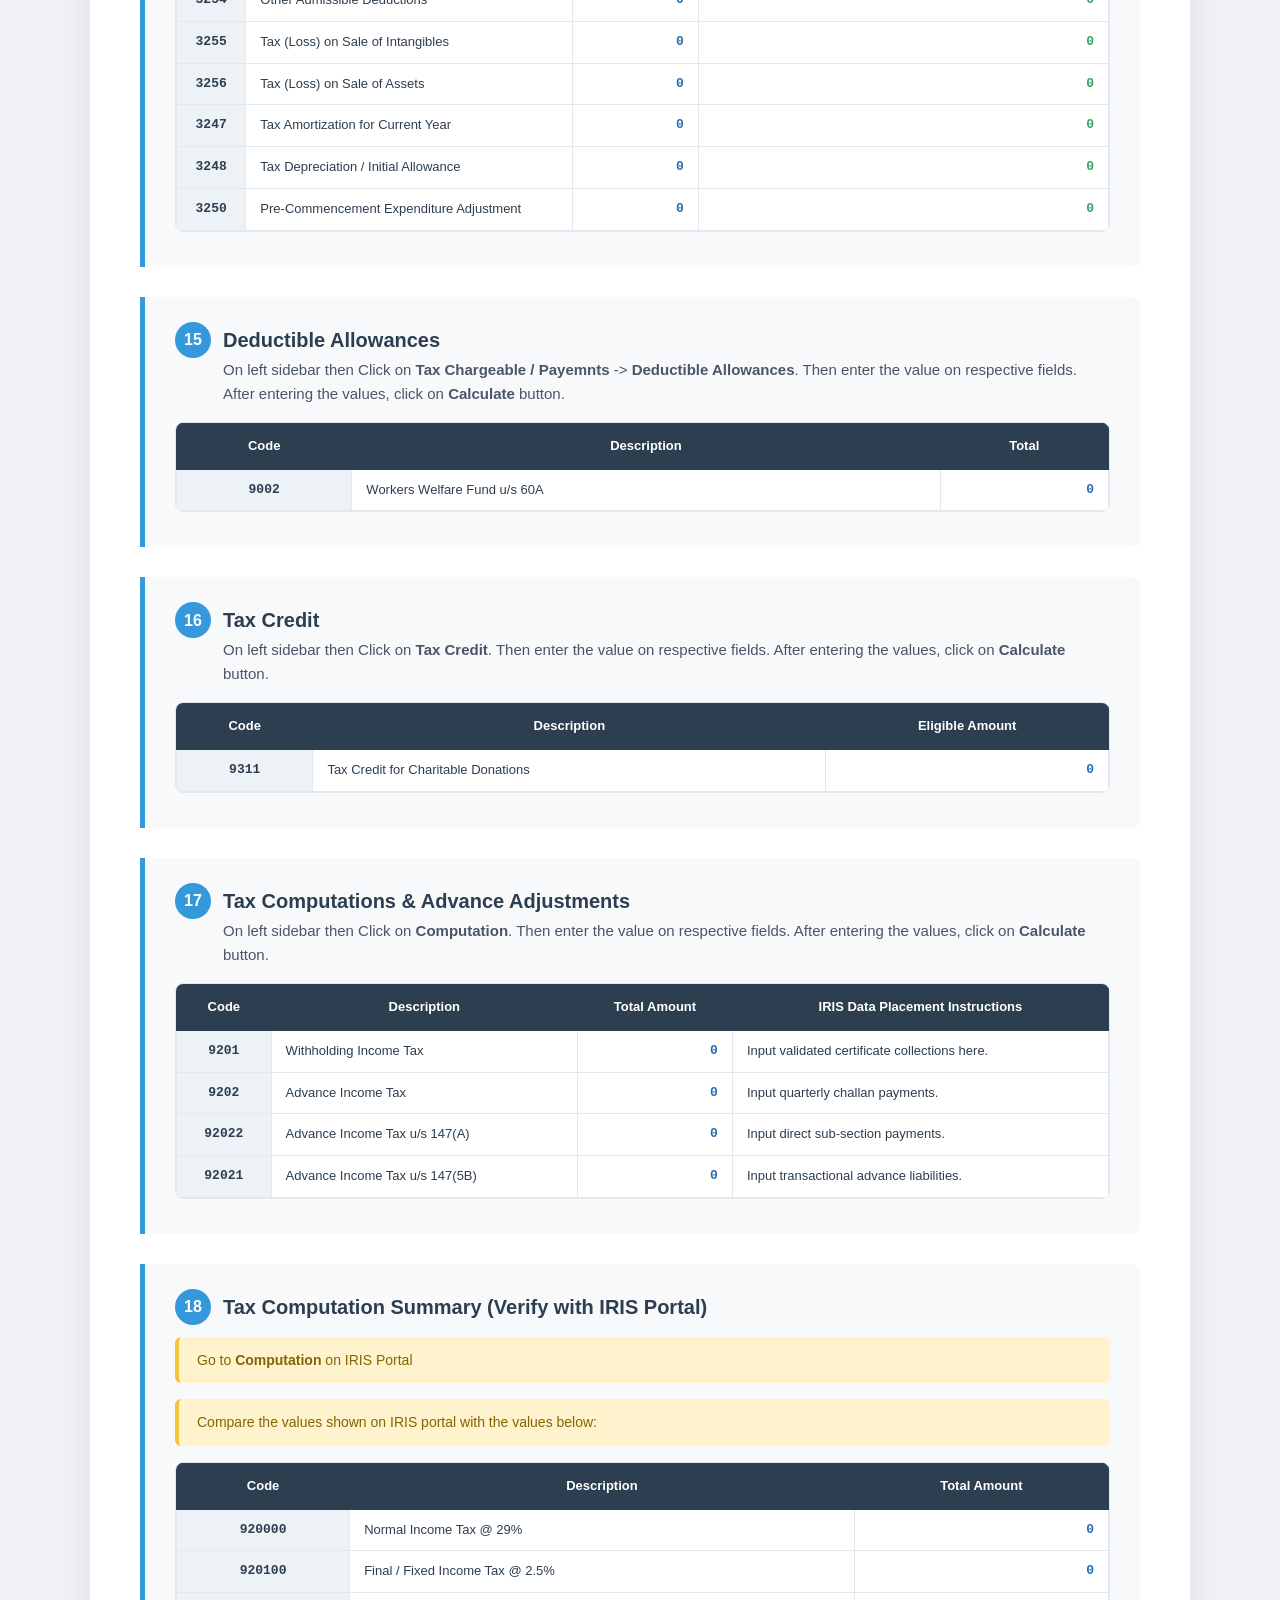
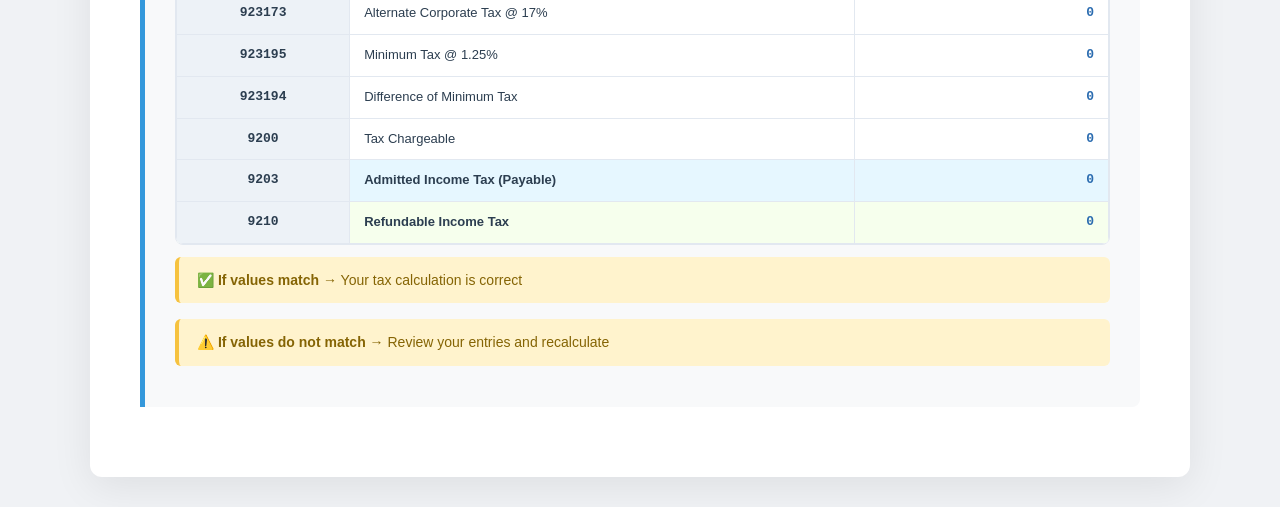
==== commit 4e343f8a: "Update the tax file guide adding step 4 to step 8" ====
--- a/tax-filing-guide.html
+++ b/tax-filing-guide.html
@@ -156,7 +156,7 @@
         <h1>Company Tax Filing Guide <span>| FBR IRIS Portal</span></h1>
       </div>
 
-      <!-- ================= PHASE 0 ================= -->
+      <!-- ================= Step 0 ================= -->
       <div class="step">
         <div class="step-title">
           <span class="step-number">0</span> Pre-Requisites: Core Compliance
@@ -233,24 +233,319 @@
           complete system computation resets.
         </div>
       </div>
-
-      <!-- ================= PHASE 1 ================= -->
-      <div class="step">
-        <div class="step-title">
-          <span class="step-number">1</span> Manufacturing / Trading Account
+      <!-- Step 1 -->
+      <div class="step">
+        <div class="step-title">
+          <span class="step-number">1</span> Visit IRIS Portal
+        </div>
+        <div class="instruction">
+          🔗 Go to: <strong>https://iris.fbr.gov.pk</strong>
+        </div>
+      </div>
+      <!-- Step 2 -->
+      <div class="step">
+        <div class="step-title">
+          <span class="step-number">2</span> Login to IRIS Portal
+        </div>
+        <div class="instruction">
+          Enter your <strong>NTN</strong> and <strong>Password</strong>
+        </div>
+      </div>
+      <!-- Step 3 -->
+      <div class="step">
+        <div class="step-title">
+          <span class="step-number">3</span> Select Return Type
+        </div>
+        <div class="instruction">
+          Click on <strong>"Income Tax Return"</strong> → then
+          <strong>Select Tax period 2025</strong>
+        </div>
+      </div>
+      <!-- ================= Step 4 ================= -->
+      <div class="step">
+        <div class="step-title">
+          <span class="step-number">4</span>
+          Business Assets / Equity / Liability
         </div>
         <div class="step-description">
-          On left sidebar Click on <strong>Business </strong> -> <strong>Manufacturing / Items</strong>. Then enter the value on respective fields. After entering the values, click on <strong>Calculate</strong> button.
+          On left sidebar click on <strong>Business</strong> then 
+          <strong>Business Assets / Equity / Liability</strong>. Then enter the
+          value on respective fields.
+        </div>
+
+        <div class="special-instruction">
+          💡 <strong>What to enter:</strong>
         </div>
 
         <div class="table-wrap">
           <table class="guide-table">
             <thead>
               <tr>
+                <th style="width: 15%">Code</th>
+                <th style="width: 40%">Description</th>
+                <th style="width: 45%">What to Enter</th>
+              </tr>
+            </thead>
+            <tbody>
+              <tr>
+                <td class="code-column">3351</td>
+                <td>Authorized Capital</td>
+                <td>
+                  Enter the total authorized capital of your company as per
+                  registration documents
+                </td>
+              </tr>
+              <tr>
+                <td class="code-column">3351</td>
+                <td>Issued, Subscribed &amp; Paid up Capital</td>
+                <td>
+                  Enter the total paid-up capital of your company as per SECP
+                  records
+                </td>
+              </tr>
+            </tbody>
+          </table>
+        </div>
+
+        <div class="special-instruction">
+          ✅ After entering values, click <strong>"Calculate"</strong>
+        </div>
+      </div>
+
+      <!-- ================= Step 5 ================= -->
+      <div class="step">
+        <div class="step-title">
+          <span class="step-number">5</span>
+          Tax Computation
+        </div>
+        <div class="step-description">
+          On left sidebar click on <strong>Tax Chargeable</strong> then
+          <strong>Computations</strong>. Then enter the value on respective fields. 
+        </div>
+
+        <div class="table-wrap">
+          <table class="guide-table">
+            <thead>
+              <tr>
                 <th>Code</th>
                 <th>Description</th>
                 <th>Total Amount</th>
-                <th>Amount Exempt from Tax / Subject to Fixed / Final Tax </th>
+              </tr>
+            </thead>
+            <tbody> 
+              <tr>
+                <td class="code-column">923173</td>
+                <td>Accounting Profit / Tax Chargeable u/s 113C @17% </td>
+                <td class="amount-column" id="guideE131">0</td>
+                
+              </tr>
+            </tbody>
+          </table>
+        </div>
+
+        <div class="special-instruction">
+          ✅ After entering values, click <strong>"Calculate"</strong>
+        </div>
+      </div>
+
+      <!-- ================= Step 6 ================= -->
+      <div class="step">
+        <div class="step-title">
+          <span class="step-number">6</span>
+          Attach Final Accounts &amp; Statements
+        </div>
+        <div class="step-description">
+          On top bar of form, click <strong>Attachment</strong> option. 
+        </div>
+
+        <div class="special-instruction">
+          💡 <strong>What to upload:</strong>
+        </div>
+
+        <div class="table-wrap">
+          <table class="guide-table">
+            <thead>
+              <tr>
+                <th style="width: 30%">Section</th>
+                <th style="width: 70%">What to Upload</th>
+              </tr>
+            </thead>
+            <tbody>
+              <tr>
+                <td><strong>Final Accounts (3000)</strong></td>
+                <td>Upload your company's final accounts file (PDF/Excel)</td>
+              </tr>
+              <tr>
+                <td>
+                  <strong
+                    >Manufacturing &amp; Trading / Profit &amp; Loss
+                    (9230)</strong
+                  >
+                </td>
+                <td>
+                  Upload your manufacturing &amp; trading / profit &amp; loss
+                  account statements file (PDF/Excel)
+                </td>
+              </tr>
+            </tbody>
+          </table>
+        </div>
+
+        <div class="special-instruction">
+          ✅ After uploading files, click <strong>"Save"</strong>
+        </div>
+      </div>
+
+      <!-- ================= Step 7 ================= -->
+      <div class="step">
+        <div class="step-title">
+          <span class="step-number">7</span>
+          Attributes Configuration
+        </div>
+        <div class="step-description">
+          On top bar of form Click on
+          <strong>Attribute</strong> option. 
+        </div>
+
+        <div class="special-instruction">
+          💡 <strong>What to select:</strong>
+        </div>
+
+        <div class="table-wrap">
+          <table class="guide-table">
+            <thead>
+              <tr>
+                <th style="width: 30%">Field</th>
+                <th style="width: 70%">What to Select</th>
+              </tr>
+            </thead>
+            <tbody>
+              <tr>
+                <td><strong>Resident Status</strong></td>
+                <td>
+                  Select <strong>Resident</strong> if company is Pakistani
+                  based, or <strong>Non-Resident</strong> if foreign based
+                </td>
+              </tr>
+              <tr>
+                <td><strong>Business Sector-1</strong></td>
+                <td>
+                  Select
+                  <strong
+                    >Services / Service Provider - Information
+                    Technology</strong
+                  >
+                  for IT companies
+                </td>
+              </tr>
+            </tbody>
+          </table>
+        </div>
+
+        <div class="special-instruction">
+          ✅ After selecting, click <strong>"Save"</strong>
+        </div>
+      </div>
+
+      <!-- ================= Step 8 ================= -->
+      <div class="step">
+        <div class="step-title">
+          <span class="step-number">8</span>
+          Company Director Information
+        </div>
+        <div class="step-description">
+          On top bar of form click <strong>Company Director</strong> option.
+        </div>
+
+        
+        <div class="warning-note">
+          ⚠️ <strong>Important:</strong> You need to enter company all Directors information.
+        </div>
+        <div class="special-instruction">
+          💡 <strong>What to enter:</strong>
+        </div>
+
+
+        <div class="table-wrap">
+          <table class="guide-table">
+            <thead>
+              <tr>
+                <th style="width: 25%">Field</th>
+                <th style="width: 75%">What to Enter</th>
+              </tr>
+            </thead>
+            <tbody>
+              <tr>
+                <td><strong>CNIC</strong></td>
+                <td>
+                  Enter the CNIC number of the director (e.g., 12345-6789012-3)
+                </td>
+              </tr>
+              <tr>
+                <td><strong>Name</strong></td>
+                <td>Enter the full name of the director</td>
+              </tr>
+              <tr>
+                <td><strong>% in Capital (SECP)</strong></td>
+                <td>
+                  Enter the percentage of capital the director holds as per SECP
+                  records
+                </td>
+              </tr>
+              <tr>
+                <td><strong>Capital Amount Held</strong></td>
+                <td>
+                  Enter the actual capital amount the director holds in the
+                  company
+                </td>
+              </tr>
+            </tbody>
+          </table>
+        </div>
+
+        <div class="warning-note">
+          ⚠️ <strong>Important:</strong> After entering director information,
+          click <strong>"Add"</strong> then click <strong>"Save"</strong>
+        </div>
+      </div>
+       <!-- ================= Step 9 ================= -->
+      <div class="step">
+        <div class="step-title">
+          <span class="step-number">9</span>
+         Data
+        </div>
+        <div class="step-description">
+          On top bar of form click <strong>Data</strong> option.
+        </div>
+
+        
+
+
+       
+
+       
+      </div>
+
+      <!-- ================= Step 10 ================= -->
+      <div class="step">
+        <div class="step-title">
+          <span class="step-number">10</span> Manufacturing / Trading Account
+        </div>
+        <div class="step-description">
+          On left sidebar Click on <strong>Business </strong> ->
+          <strong>Manufacturing / Items</strong>. Then enter the value on
+          respective fields. After entering the values, click on
+          <strong>Calculate</strong> button.
+        </div>
+
+        <div class="table-wrap">
+          <table class="guide-table">
+            <thead>
+              <tr>
+                <th>Code</th>
+                <th>Description</th>
+                <th>Total Amount</th>
+                <th>Amount Exempt from Tax / Subject to Fixed / Final Tax</th>
               </tr>
             </thead>
             <tbody>
@@ -372,13 +667,16 @@
           </table>
         </div>
       </div>
-       <!-- ================= PHASE 2 ================= -->
-      <div class="step">
-        <div class="step-title">
-          <span class="step-number">2</span> Other Revenues
+      
+      <!-- ================= Step 11 ================= -->
+      <div class="step">
+        <div class="step-title">
+          <span class="step-number">11</span> Other Revenues
         </div>
         <div class="step-description">
-            On left sidebar then Click on <strong>Other Revenues</strong>. Then enter the value on respective fields. After entering the values, click on <strong>Calculate</strong> button.
+          On left sidebar then Click on <strong>Other Revenues</strong>. Then
+          enter the value on respective fields. After entering the values, click
+          on <strong>Calculate</strong> button.
         </div>
 
         <div class="table-wrap">
@@ -388,7 +686,7 @@
                 <th>Code</th>
                 <th>Description</th>
                 <th>Total Amount</th>
-                <th>Amount Exempt from Tax / Subject to Fixed / Final Tax </th>
+                <th>Amount Exempt from Tax / Subject to Fixed / Final Tax</th>
               </tr>
             </thead>
             <tbody>
@@ -456,14 +754,18 @@
           </table>
         </div>
       </div>
-      <!-- ================= PHASE 3 ================= -->
-      <div class="step">
-        <div class="step-title">
-          <span class="step-number">3</span> Management, Administrative &amp;
+      <!-- ================= Step 12 ================= -->
+      <div class="step">
+        <div class="step-title">
+          <span class="step-number">12</span> Management, Administrative &amp;
           Indirect Expenses
         </div>
         <div class="step-description">
-           On left sidebar then Click on <strong>Management, Adminstrative, Selling $ Financial Expenses</strong>. Then enter the value on respective fields. After entering the values, click on <strong>Calculate</strong> button.
+          On left sidebar then Click on
+          <strong
+            >Management, Adminstrative, Selling $ Financial Expenses</strong
+          >. Then enter the value on respective fields. After entering the
+          values, click on <strong>Calculate</strong> button.
         </div>
 
         <div class="table-wrap">
@@ -473,7 +775,7 @@
                 <th>Code</th>
                 <th>Description</th>
                 <th>Total Amount</th>
-                <th>Amount Exempt from Tax / Subject to Fixed / Final Tax </th>
+                <th>Amount Exempt from Tax / Subject to Fixed / Final Tax</th>
               </tr>
             </thead>
             <tbody>
@@ -644,15 +946,16 @@
         </div>
       </div>
 
-     
-
-      <!-- ================= PHASE 4 ================= -->
-      <div class="step">
-        <div class="step-title">
-          <span class="step-number">4</span> Inadmissible Deductions
+      <!-- ================= Step 13 ================= -->
+      <div class="step">
+        <div class="step-title">
+          <span class="step-number">13</span> Inadmissible Deductions
         </div>
         <div class="step-description">
-            On left sidebar then Click on <strong>Inadmissible / Admissible Deductions</strong>. Then enter the value on respective fields. After entering the values, click on <strong>Calculate</strong> button.
+          On left sidebar then Click on
+          <strong>Inadmissible / Admissible Deductions</strong>. Then enter the
+          value on respective fields. After entering the values, click on
+          <strong>Calculate</strong> button.
         </div>
 
         <div class="table-wrap">
@@ -827,14 +1130,18 @@
         </div>
       </div>
 
-      <!-- ================= PHASE 5 ================= -->
-      <div class="step">
-        <div class="step-title">
-          <span class="step-number">5</span> Admissible Deductions &amp; Tax
+      <!-- ================= Step 14 ================= -->
+      <div class="step">
+        <div class="step-title">
+          <span class="step-number">14</span> Admissible Deductions &amp; Tax
           Depreciation
         </div>
         <div class="step-description">
-           Stay on <strong>Inadmissible / Admissible Deductions</strong> section. Scroll down to bottom you see <strong>Admissible Deductions</strong> section. Enter the value on respective fields. After entering the values, click on <strong>Calculate</strong> button.
+          Stay on <strong>Inadmissible / Admissible Deductions</strong> section.
+          Scroll down to bottom you see
+          <strong>Admissible Deductions</strong> section. Enter the value on
+          respective fields. After entering the values, click on
+          <strong>Calculate</strong> button.
         </div>
 
         <div class="table-wrap">
@@ -919,13 +1226,17 @@
         </div>
       </div>
 
-      <!-- ================= PHASE 6 ================= -->
-      <div class="step">
-        <div class="step-title">
-          <span class="step-number">6</span> Deductible Allowances
+      <!-- ================= Step 15 ================= -->
+      <div class="step">
+        <div class="step-title">
+          <span class="step-number">15</span> Deductible Allowances
         </div>
         <div class="step-description">
-            On left sidebar then Click on <strong>Tax Chargeable / Payemnts</strong> -> <strong>Deductible Allowances</strong>. Then enter the value on respective fields. After entering the values, click on <strong>Calculate</strong> button.
+          On left sidebar then Click on
+          <strong>Tax Chargeable / Payemnts</strong> ->
+          <strong>Deductible Allowances</strong>. Then enter the value on
+          respective fields. After entering the values, click on
+          <strong>Calculate</strong> button.
         </div>
 
         <div class="table-wrap">
@@ -935,7 +1246,6 @@
                 <th>Code</th>
                 <th>Description</th>
                 <th>Total</th>
-                
               </tr>
             </thead>
             <tbody>
@@ -943,7 +1253,6 @@
                 <td class="code-column">9002</td>
                 <td>Workers Welfare Fund u/s 60A</td>
                 <td class="amount-column" id="guideC124">0</td>
-            
               </tr>
               <!--  <tr>
                 <td class="code-column">9009</td>
@@ -961,13 +1270,15 @@
           </table>
         </div>
       </div>
-      <!-- ================= PHASE 7 ================= -->
-      <div class="step">
-        <div class="step-title">
-          <span class="step-number">7</span> Tax Credit
+      <!-- ================= Step 16 ================= -->
+      <div class="step">
+        <div class="step-title">
+          <span class="step-number">16</span> Tax Credit
         </div>
         <div class="step-description">
-            On left sidebar then Click on <strong>Tax Credit</strong>. Then enter the value on respective fields. After entering the values, click on <strong>Calculate</strong> button.
+          On left sidebar then Click on <strong>Tax Credit</strong>. Then enter
+          the value on respective fields. After entering the values, click on
+          <strong>Calculate</strong> button.
         </div>
 
         <div class="table-wrap">
@@ -984,7 +1295,6 @@
                 <td class="code-column">9311</td>
                 <td>Tax Credit for Charitable Donations</td>
                 <td class="amount-column" id="guideC140">0</td>
-                
               </tr>
               <!--  <tr>
                 <td class="code-column">931901</td>
@@ -1002,15 +1312,17 @@
           </table>
         </div>
       </div>
-      <!-- ================= PHASE 8 ================= -->
-      <div class="step">
-        <div class="step-title">
-          <span class="step-number">8</span> Tax Computations &amp; Advance
+
+      <!-- ================= Step 17 ================= -->
+      <div class="step">
+        <div class="step-title">
+          <span class="step-number">17</span> Tax Computations &amp; Advance
           Adjustments
         </div>
         <div class="step-description">
-          IRIS Tab: <strong>Tax Computation</strong>. Verification and
-          adjustable deductions execution phase.
+          On left sidebar then Click on <strong>Computation</strong>. Then enter
+          the value on respective fields. After entering the values, click on
+          <strong>Calculate</strong> button.
         </div>
 
         <div class="table-wrap">
@@ -1025,48 +1337,6 @@
             </thead>
             <tbody>
               <tr>
-                <td class="code-column">920000</td>
-                <td>Normal Income Tax @ 29%</td>
-                <td class="amount-column" id="guideE129">0</td>
-                <td>Auto-calculated by IRIS based on Code 9100 Column C.</td>
-              </tr>
-              <tr>
-                <td class="code-column">920100</td>
-                <td>Final / Fixed Income Tax @ 2.5%</td>
-                <td class="amount-column" id="guideE130">0</td>
-                <td>
-                  Triggered automatically if profile Attribute D6 is "Yes".
-                </td>
-              </tr>
-              <tr>
-                <td class="code-column">923173</td>
-                <td>Alternate Corporate Tax @ 17%</td>
-                <td class="amount-column" id="guideE131">0</td>
-                <td>Evaluated internally against accounting margins.</td>
-              </tr>
-              <tr>
-                <td class="code-column">923195</td>
-                <td>Minimum Tax @ 1.25%</td>
-                <td class="amount-column" id="guideE132">0</td>
-                <td>Calculated on aggregate corporate turnover.</td>
-              </tr>
-              <tr>
-                <td class="code-column">923194</td>
-                <td>Difference of Minimum Tax</td>
-                <td class="amount-column" id="guideE133">0</td>
-                <td>Computed threshold difference field.</td>
-              </tr>
-              <tr>
-                <td class="code-column">9200</td>
-                <td>Tax Chargeable</td>
-                <td class="amount-column" id="guideE128">0</td>
-                <td>
-                  <strong>Total Gross Tax baseline</strong> computed by portal
-                  rules.
-                </td>
-              </tr>
-
-              <tr>
                 <td class="code-column">9201</td>
                 <td>Withholding Income Tax</td>
                 <td class="amount-column" id="guideE147">0</td>
@@ -1090,23 +1360,92 @@
                 <td class="amount-column" id="guideE150">0</td>
                 <td>Input transactional advance liabilities.</td>
               </tr>
+            </tbody>
+          </table>
+        </div>
+      </div>
+
+      <!-- ================= Step 18 ================= -->
+      <div class="step">
+        <div class="step-title">
+          <span class="step-number">18</span>Tax Computation Summary (Verify with IRIS Portal)
+        </div>
+        <div class="instruction">
+           Go to <strong>Computation</strong> on IRIS Portal
+        </div>
+        <div class="instruction">
+          Compare the values shown on IRIS portal with the values below:
+        </div>
+
+        <div class="table-wrap">
+          <table class="guide-table">
+            <thead>
+              <tr>
+                <th>Code</th>
+                <th>Description</th>
+                <th>Total Amount</th>
+                
+              </tr>
+            </thead>
+            <tbody>
+              <tr>
+                <td class="code-column">920000</td>
+                <td>Normal Income Tax @ 29%</td>
+                <td class="amount-column" id="guideE129">0</td>
+
+              </tr>
+              <tr>
+                <td class="code-column">920100</td>
+                <td>Final / Fixed Income Tax @ 2.5%</td>
+                <td class="amount-column" id="guideE130">0</td>
+               
+              </tr>
+              <tr>
+                <td class="code-column">923173</td>
+                <td>Alternate Corporate Tax @ 17%</td>
+                <td class="amount-column" id="guideE131">0</td>
+               
+              </tr>
+              <tr>
+                <td class="code-column">923195</td>
+                <td>Minimum Tax @ 1.25%</td>
+                <td class="amount-column" id="guideE132">0</td>
+               
+              </tr>
+              <tr>
+                <td class="code-column">923194</td>
+                <td>Difference of Minimum Tax</td>
+                <td class="amount-column" id="guideE133">0</td>
+                
+              </tr>
+              <tr>
+                <td class="code-column">9200</td>
+                <td>Tax Chargeable</td>
+                <td class="amount-column" id="guideE128">0</td>
+               
+              </tr>
               <tr style="background: #e6f7ff; font-weight: bold">
                 <td class="code-column">9203</td>
                 <td>Admitted Income Tax (Payable)</td>
                 <td class="amount-column" id="guideE152">0</td>
-                <td>
-                  <strong>Final Amount to pay via CPR Challan</strong> before
-                  filing.
-                </td>
+              
               </tr>
               <tr style="background: #f6ffed; font-weight: bold">
                 <td class="code-column">9210</td>
                 <td>Refundable Income Tax</td>
                 <td class="amount-column" id="guideE153">0</td>
-                <td>Carryforward surplus refund balance due to the company.</td>
+               
               </tr>
             </tbody>
           </table>
+        </div>
+         <div class="instruction">
+          ✅ <strong>If values match</strong> → Your tax calculation is
+          correct
+        </div>
+        <div class="instruction">
+          ⚠️ <strong>If values do not match</strong> → Review your entries and
+          recalculate
         </div>
       </div>
     </div>
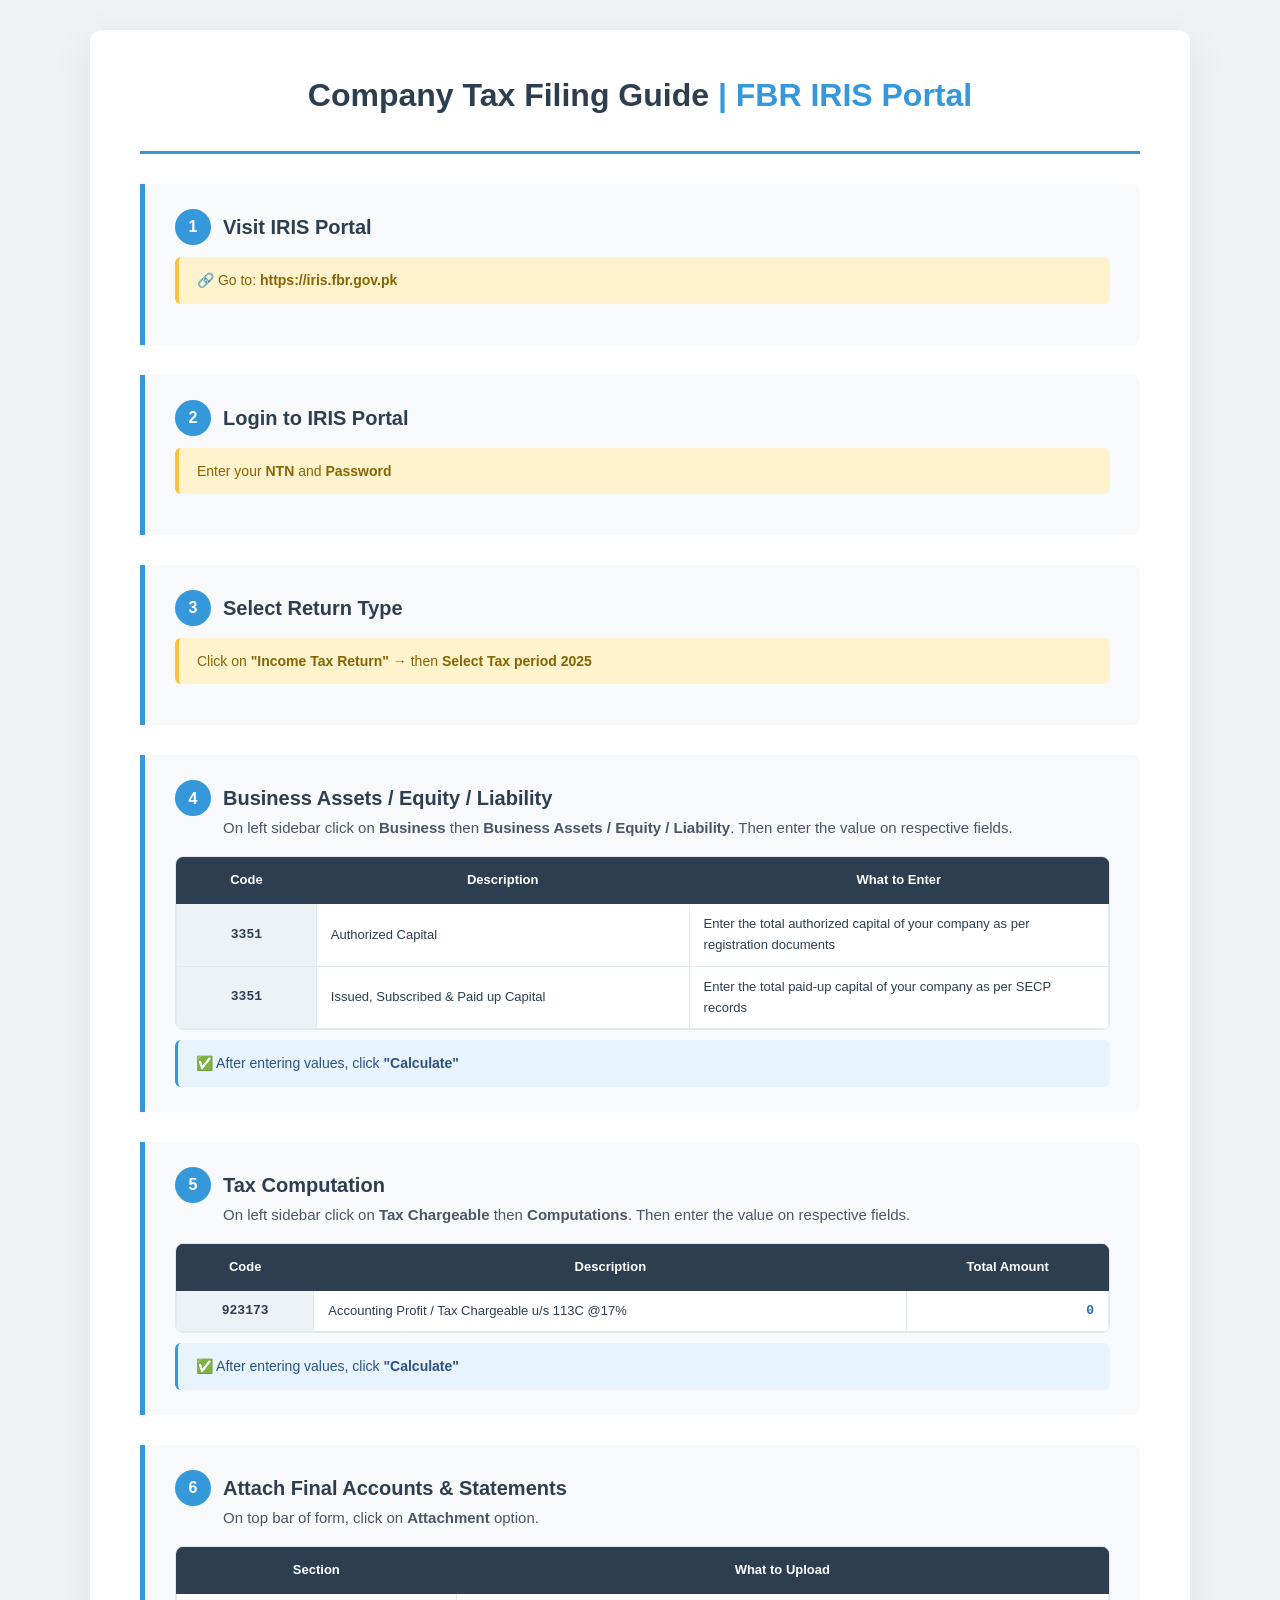
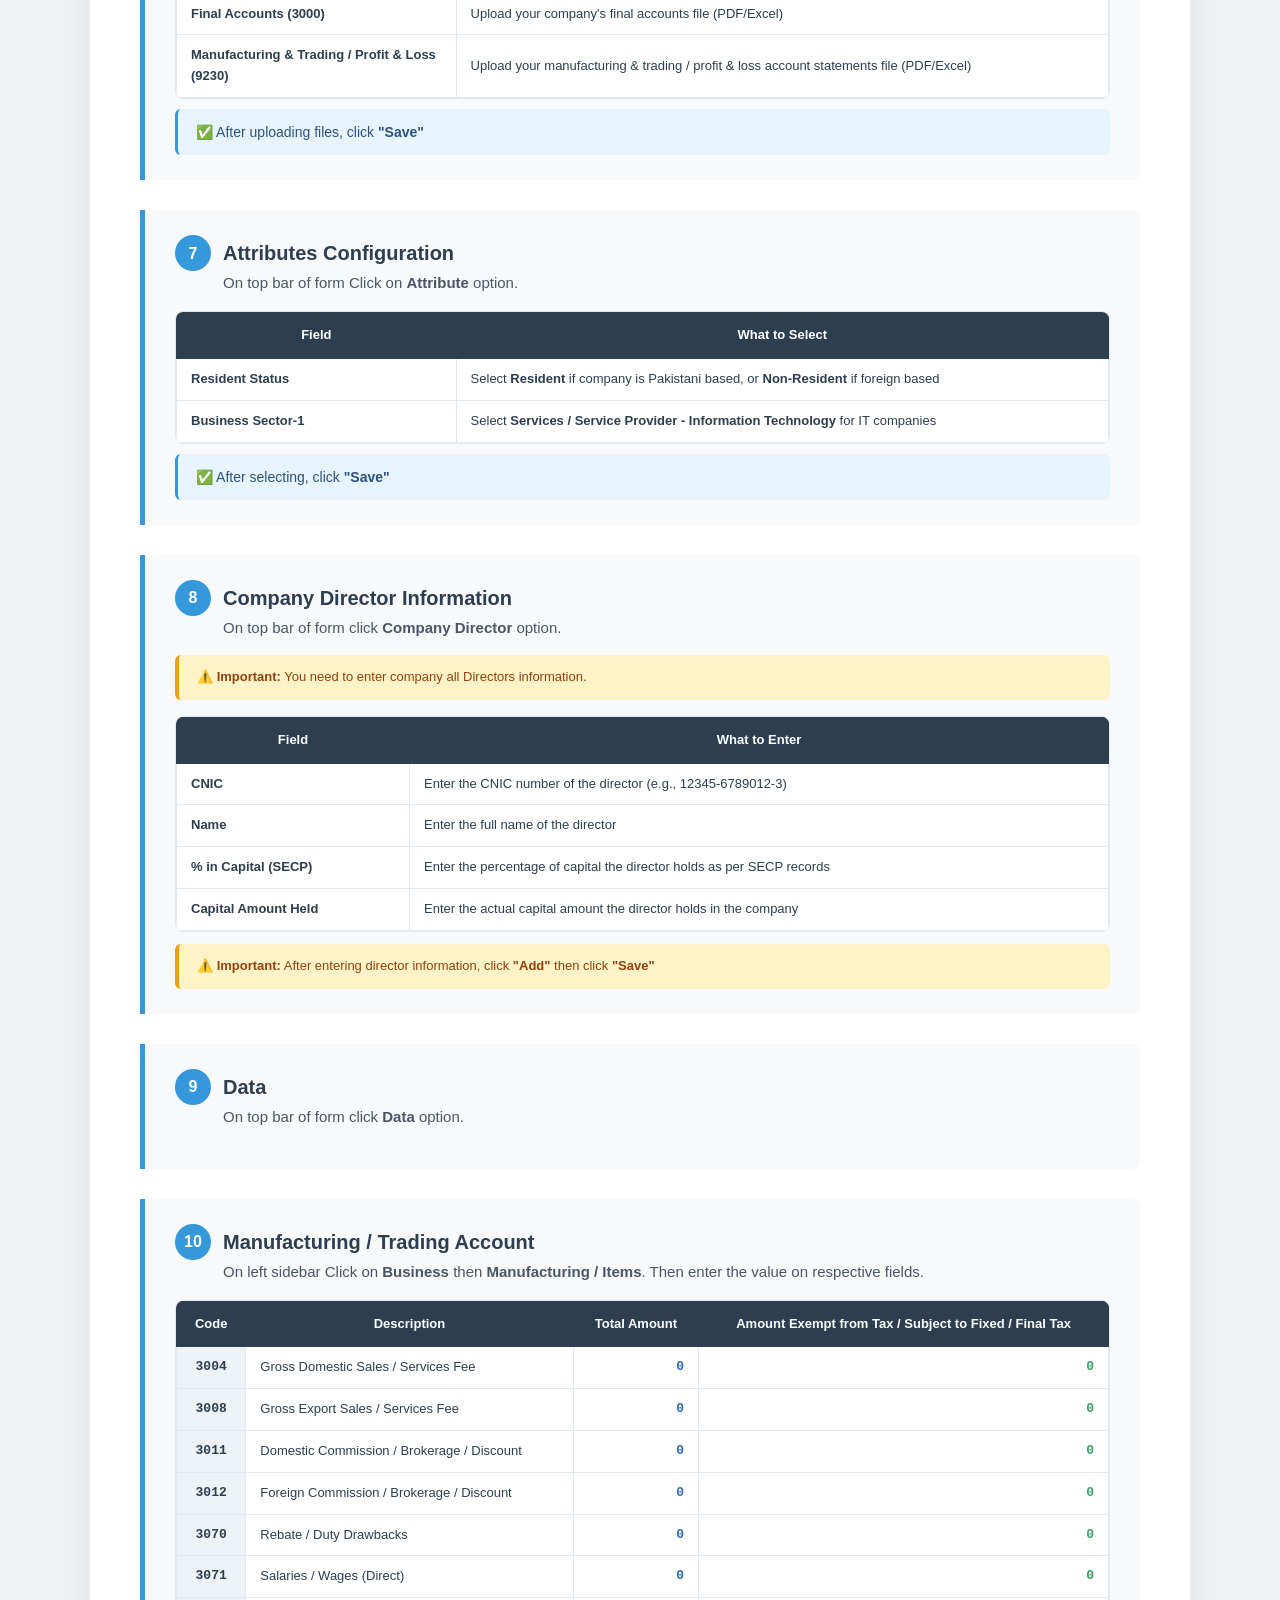
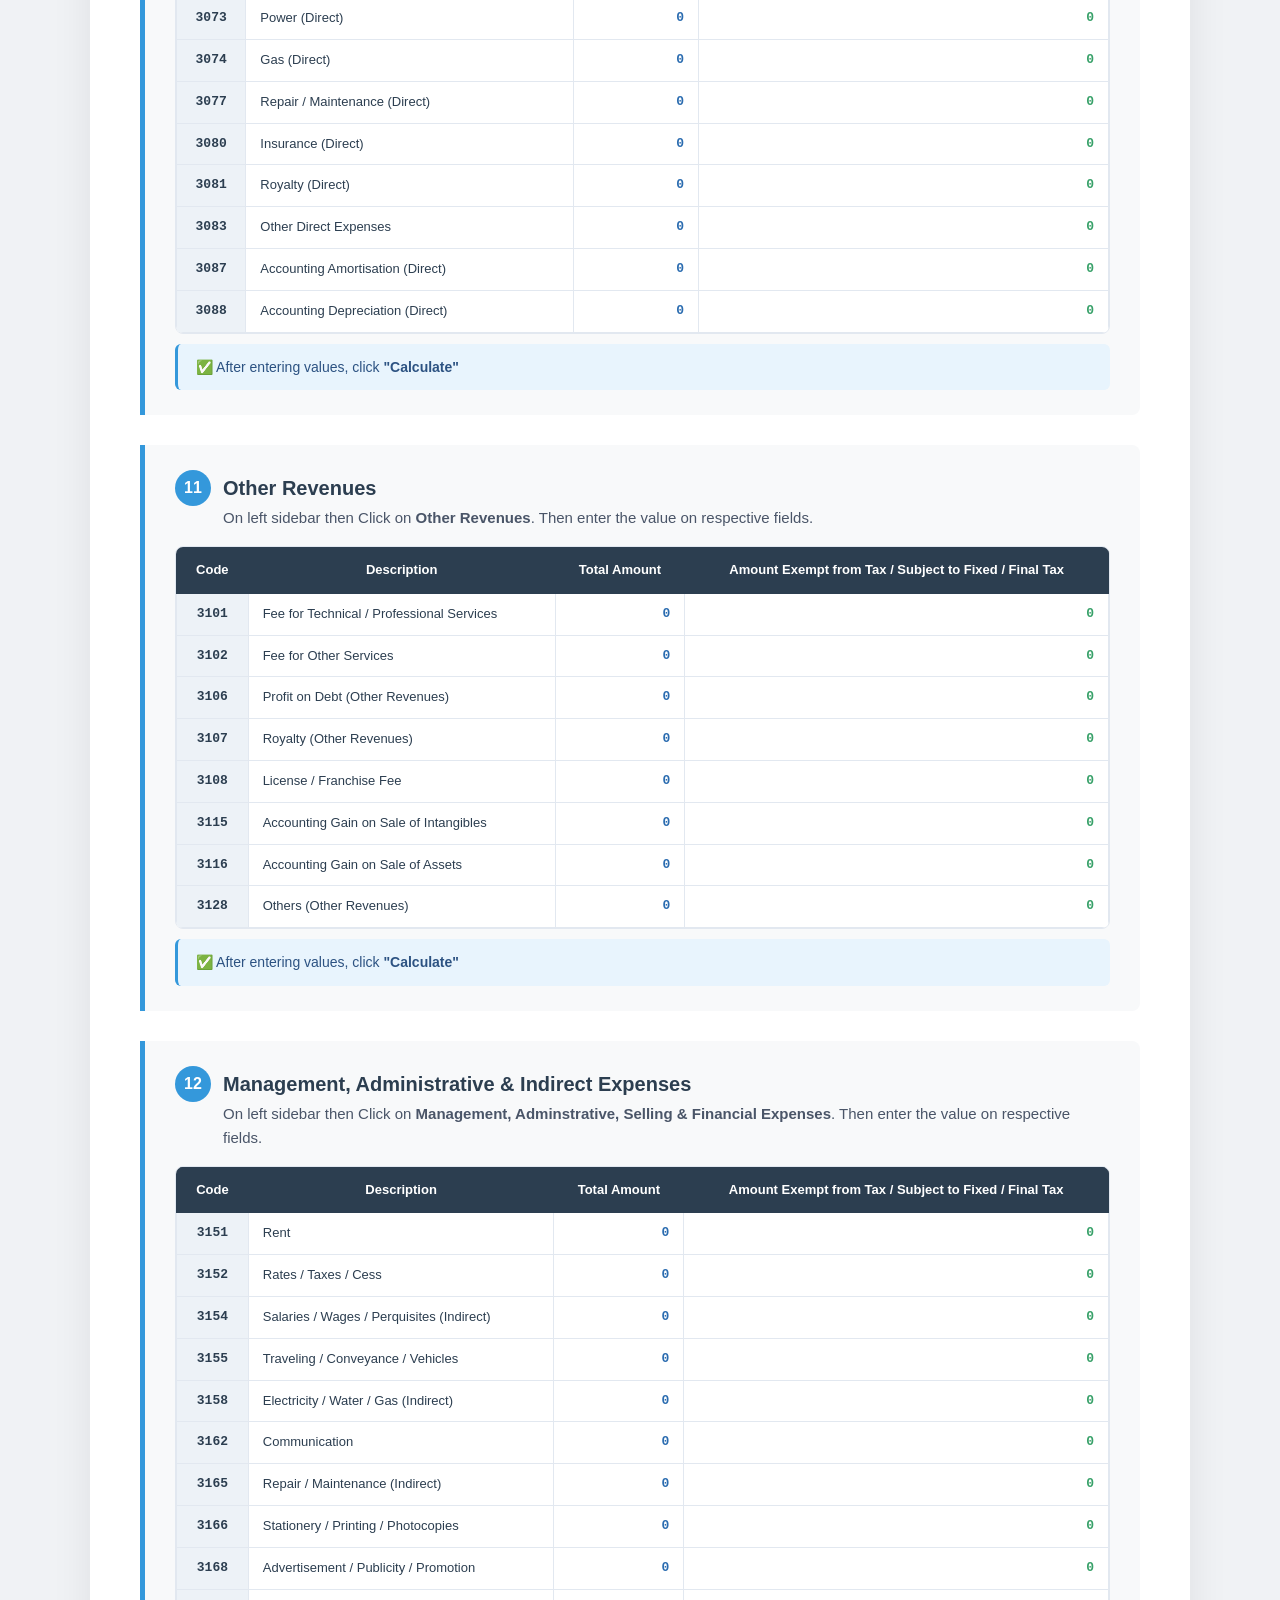
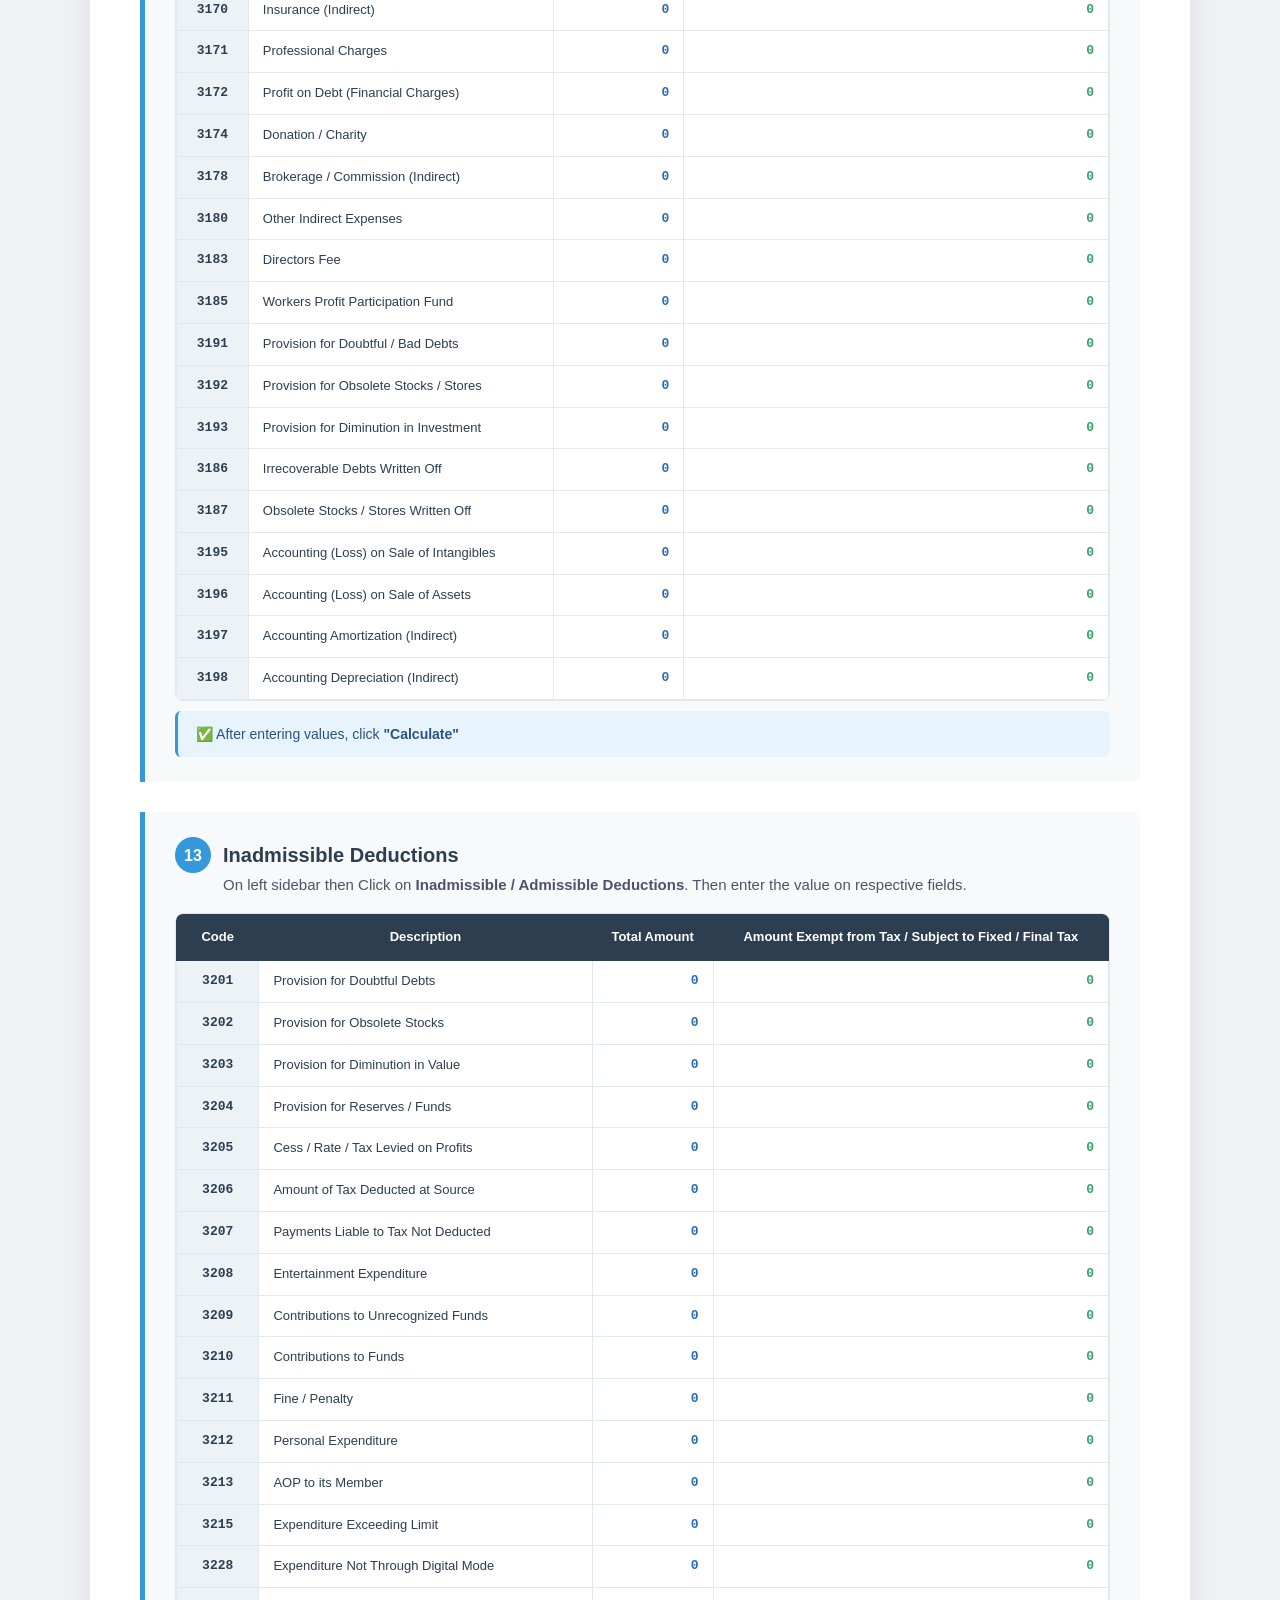
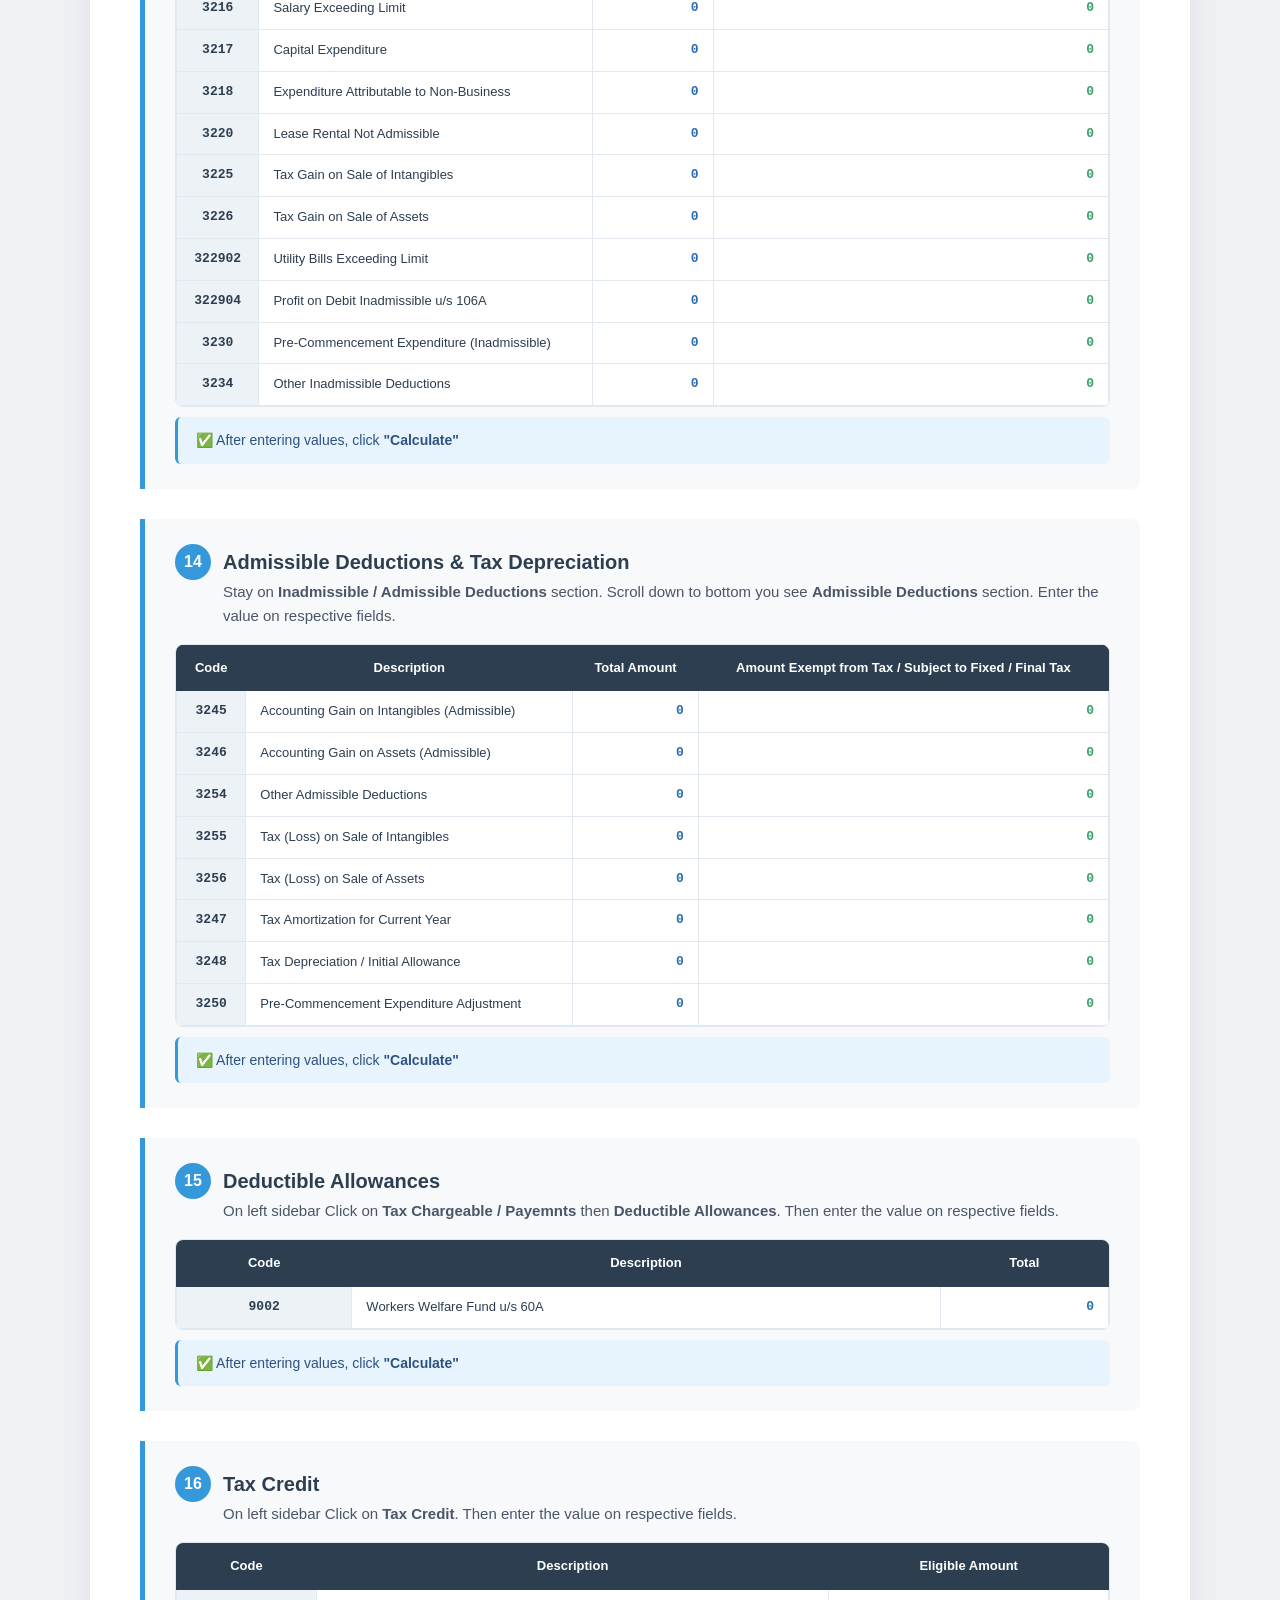
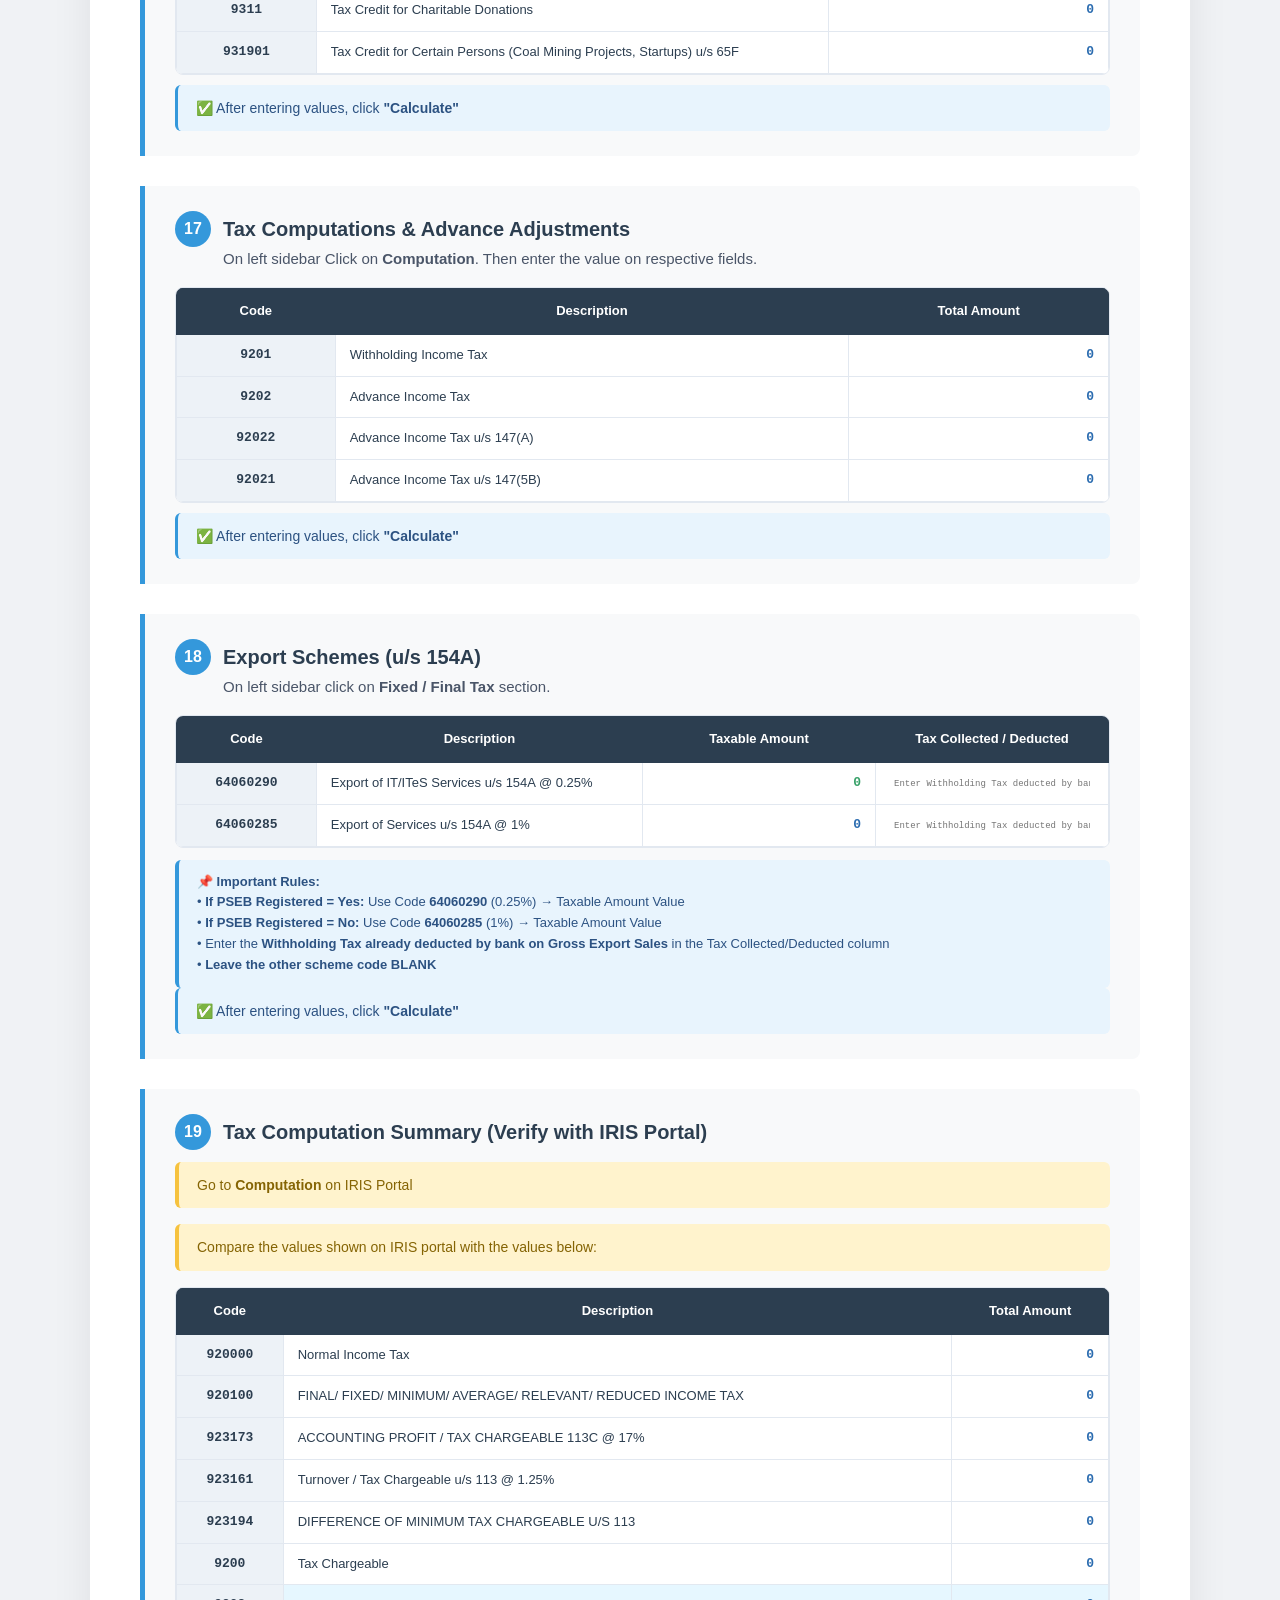
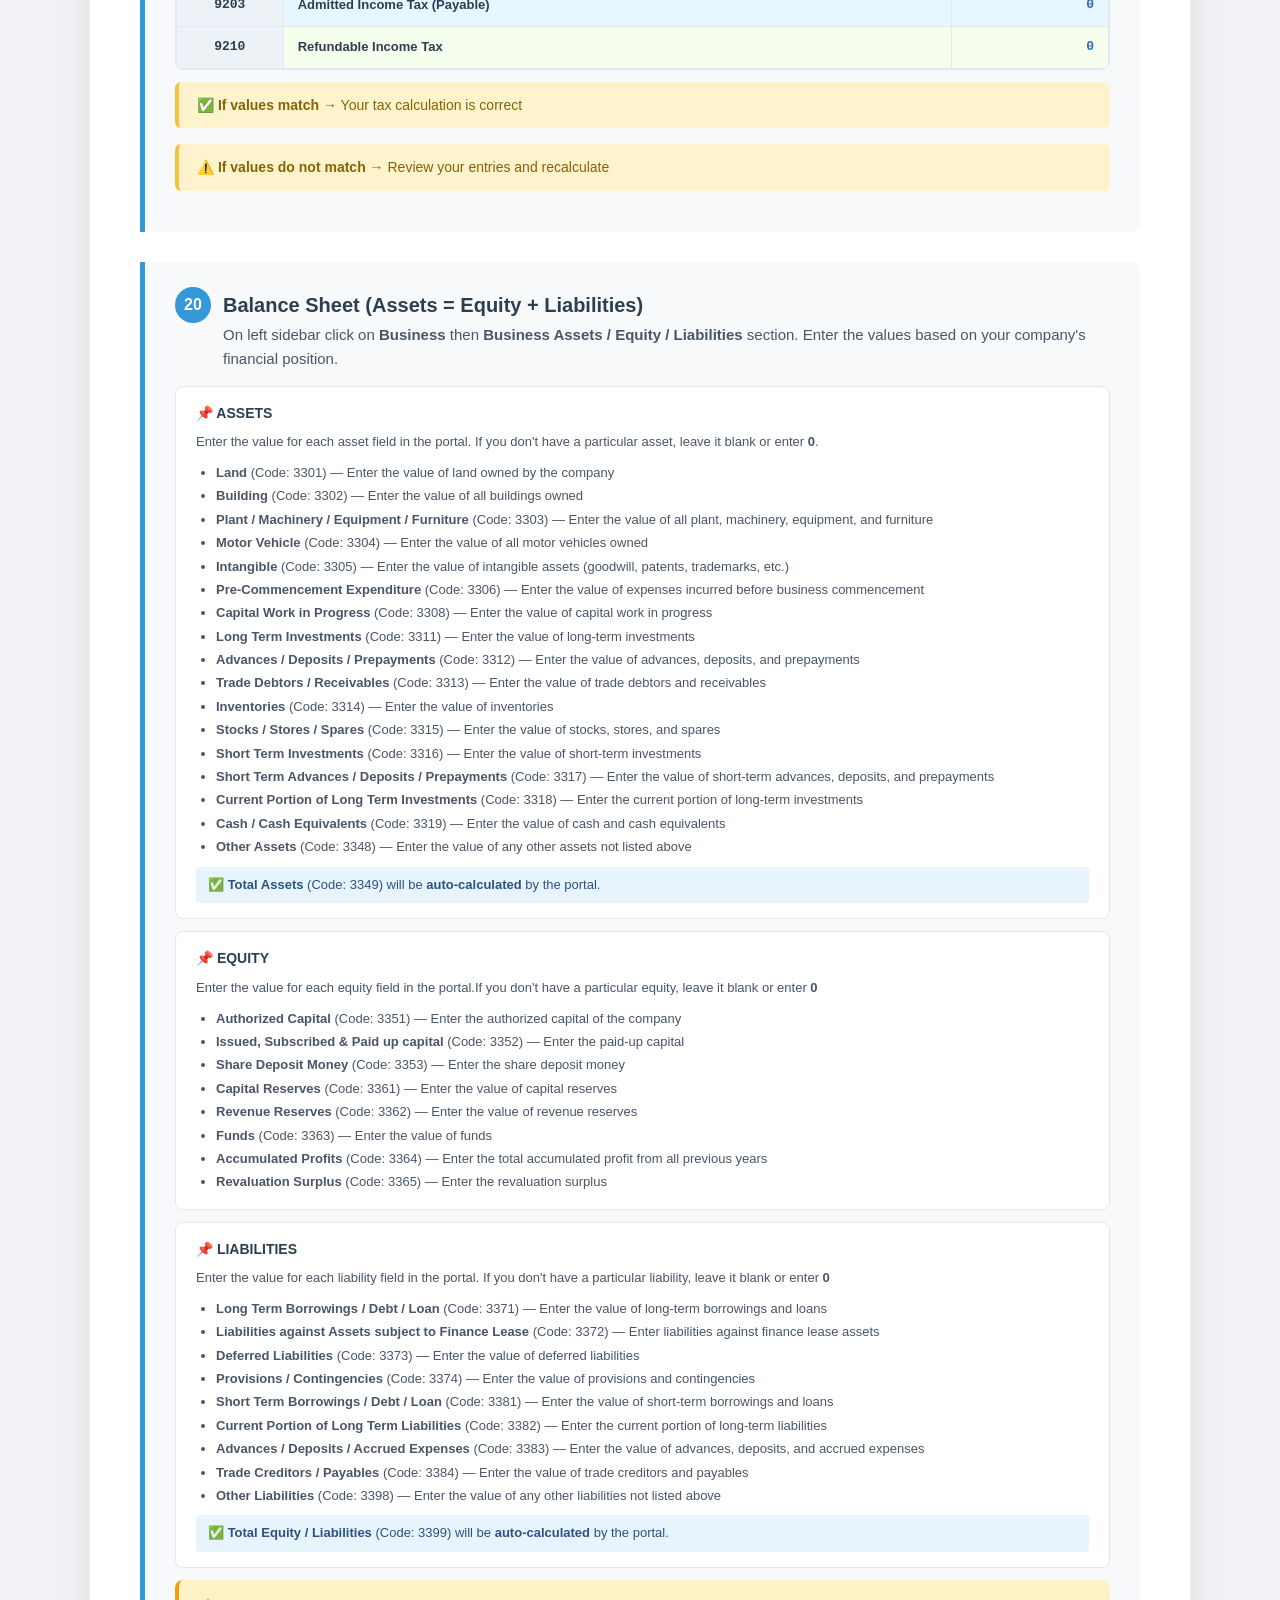
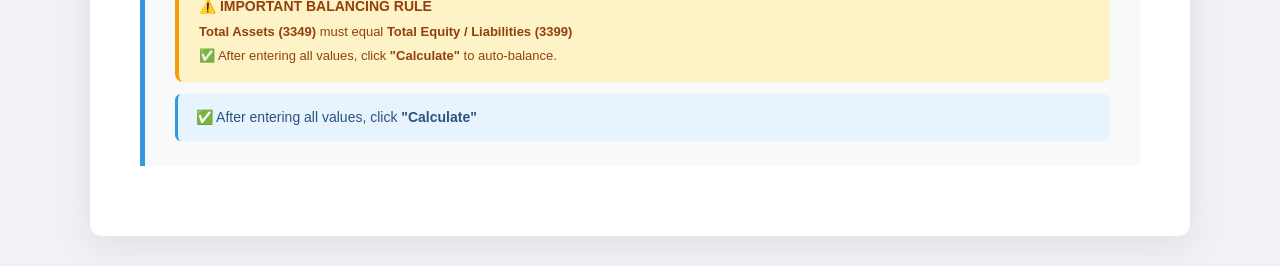
==== commit c5c44e1d: "aadd tooltips and update the guide file" ====
--- a/tax-filing-guide.html
+++ b/tax-filing-guide.html
@@ -156,84 +156,7 @@
         <h1>Company Tax Filing Guide <span>| FBR IRIS Portal</span></h1>
       </div>
 
-      <!-- ================= Step 0 ================= -->
-      <div class="step">
-        <div class="step-title">
-          <span class="step-number">0</span> Pre-Requisites: Core Compliance
-          Attributes Configuration
-        </div>
-        <div class="step-description">
-          Before entering any financial figures, you must configure the return's
-          backend routing configuration attributes. These dropdowns
-          initialization panels alter downstream matrix operations.
-        </div>
-
-        <div class="instruction">
-          📍 <strong>Exact FBR Portal Navigation Path:</strong><br />
-          1. Open the Corporate Return Form (114) Dashboard.<br />
-          2. Top Left Menu bar mein check karein, wahan
-          <strong>"Attributes"</strong> ka aik specific tab/button hoga.<br />
-          3. Click on the <strong>"Attributes"</strong> tab to render the
-          profile parameters panel.<br />
-          4. Locate the configuration questions matching the codes below,
-          double-click the value container, change the parameters, and click
-          <strong>"Save"</strong> on the upper operations grid.
-        </div>
-
-        <div class="table-wrap">
-          <table class="guide-table">
-            <thead>
-              <tr>
-                <th>Row Code</th>
-                <th>FBR Portal Attribute Question</th>
-                <th>Your System Choice</th>
-                <th>Dynamic Functional Engine Routing Impact</th>
-              </tr>
-            </thead>
-            <tbody>
-              <tr>
-                <td class="code-column">D6</td>
-                <td>
-                  Is the Company registered with PSEB (Pakistan Software Export
-                  Board)?
-                </td>
-                <td class="amount-column" id="guideD6">-</td>
-                <td>
-                  <strong>If "Yes":</strong> Export revenue (Code 3008) is
-                  safely isolated and channeled straight to the
-                  <strong>2.5% Fixed / Final Tax head (Code 920100)</strong
-                  >.<br />
-                  <strong>If "No":</strong> Export proceeds route natively into
-                  standard corporate tax rules at 29%.
-                </td>
-              </tr>
-              <tr>
-                <td class="code-column">C142</td>
-                <td>
-                  Are you a Startup or an IT Services Exporter (claiming Section
-                  65F)?
-                </td>
-                <td class="amount-column" id="guideC142">-</td>
-                <td>
-                  <strong>If "Yes":</strong> System triggers a 100% Tax Credit
-                  under Section 65F, initializing structural balancing entries
-                  inside Code 931901 to drop core corporate payload tax to
-                  zero.<br />
-                  <strong>If "No":</strong> Baseline normal computational
-                  processing takes effect.
-                </td>
-              </tr>
-            </tbody>
-          </table>
-        </div>
-
-        <div class="warning-note">
-          ⚠️ <strong>CRITICAL RECONCILIATION BLOCK:</strong> Form data fields
-          populate after these options save. Altering attributes later triggers
-          complete system computation resets.
-        </div>
-      </div>
-      <!-- Step 1 -->
+      <!-- ================= Step 1 ================= -->
       <div class="step">
         <div class="step-title">
           <span class="step-number">1</span> Visit IRIS Portal
@@ -242,7 +165,7 @@
           🔗 Go to: <strong>https://iris.fbr.gov.pk</strong>
         </div>
       </div>
-      <!-- Step 2 -->
+      <!-- ================= Step 2 ================= -->
       <div class="step">
         <div class="step-title">
           <span class="step-number">2</span> Login to IRIS Portal
@@ -251,7 +174,7 @@
           Enter your <strong>NTN</strong> and <strong>Password</strong>
         </div>
       </div>
-      <!-- Step 3 -->
+      <!-- ================= Step 3 ================= -->
       <div class="step">
         <div class="step-title">
           <span class="step-number">3</span> Select Return Type
@@ -268,13 +191,9 @@
           Business Assets / Equity / Liability
         </div>
         <div class="step-description">
-          On left sidebar click on <strong>Business</strong> then 
+          On left sidebar click on <strong>Business</strong> then
           <strong>Business Assets / Equity / Liability</strong>. Then enter the
           value on respective fields.
-        </div>
-
-        <div class="special-instruction">
-          💡 <strong>What to enter:</strong>
         </div>
 
         <div class="table-wrap">
@@ -320,7 +239,8 @@
         </div>
         <div class="step-description">
           On left sidebar click on <strong>Tax Chargeable</strong> then
-          <strong>Computations</strong>. Then enter the value on respective fields. 
+          <strong>Computations</strong>. Then enter the value on respective
+          fields.
         </div>
 
         <div class="table-wrap">
@@ -332,12 +252,11 @@
                 <th>Total Amount</th>
               </tr>
             </thead>
-            <tbody> 
+            <tbody>
               <tr>
                 <td class="code-column">923173</td>
-                <td>Accounting Profit / Tax Chargeable u/s 113C @17% </td>
+                <td>Accounting Profit / Tax Chargeable u/s 113C @17%</td>
                 <td class="amount-column" id="guideE131">0</td>
-                
               </tr>
             </tbody>
           </table>
@@ -355,11 +274,7 @@
           Attach Final Accounts &amp; Statements
         </div>
         <div class="step-description">
-          On top bar of form, click <strong>Attachment</strong> option. 
-        </div>
-
-        <div class="special-instruction">
-          💡 <strong>What to upload:</strong>
+          On top bar of form, click on <strong>Attachment</strong> option.
         </div>
 
         <div class="table-wrap">
@@ -404,11 +319,7 @@
         </div>
         <div class="step-description">
           On top bar of form Click on
-          <strong>Attribute</strong> option. 
-        </div>
-
-        <div class="special-instruction">
-          💡 <strong>What to select:</strong>
+          <strong>Attribute</strong> option.
         </div>
 
         <div class="table-wrap">
@@ -457,15 +368,10 @@
           On top bar of form click <strong>Company Director</strong> option.
         </div>
 
-        
         <div class="warning-note">
-          ⚠️ <strong>Important:</strong> You need to enter company all Directors information.
-        </div>
-        <div class="special-instruction">
-          💡 <strong>What to enter:</strong>
-        </div>
-
-
+          ⚠️ <strong>Important:</strong> You need to enter company all Directors
+          information.
+        </div>
         <div class="table-wrap">
           <table class="guide-table">
             <thead>
@@ -508,22 +414,15 @@
           click <strong>"Add"</strong> then click <strong>"Save"</strong>
         </div>
       </div>
-       <!-- ================= Step 9 ================= -->
+      <!-- ================= Step 9 ================= -->
       <div class="step">
         <div class="step-title">
           <span class="step-number">9</span>
-         Data
+          Data
         </div>
         <div class="step-description">
           On top bar of form click <strong>Data</strong> option.
         </div>
-
-        
-
-
-       
-
-       
       </div>
 
       <!-- ================= Step 10 ================= -->
@@ -532,10 +431,9 @@
           <span class="step-number">10</span> Manufacturing / Trading Account
         </div>
         <div class="step-description">
-          On left sidebar Click on <strong>Business </strong> ->
+          On left sidebar Click on <strong>Business </strong> then
           <strong>Manufacturing / Items</strong>. Then enter the value on
-          respective fields. After entering the values, click on
-          <strong>Calculate</strong> button.
+          respective fields.
         </div>
 
         <div class="table-wrap">
@@ -666,8 +564,11 @@
             </tbody>
           </table>
         </div>
+        <div class="special-instruction">
+          ✅ After entering values, click <strong>"Calculate"</strong>
+        </div>
       </div>
-      
+
       <!-- ================= Step 11 ================= -->
       <div class="step">
         <div class="step-title">
@@ -675,8 +576,7 @@
         </div>
         <div class="step-description">
           On left sidebar then Click on <strong>Other Revenues</strong>. Then
-          enter the value on respective fields. After entering the values, click
-          on <strong>Calculate</strong> button.
+          enter the value on respective fields.
         </div>
 
         <div class="table-wrap">
@@ -753,6 +653,9 @@
             </tbody>
           </table>
         </div>
+        <div class="special-instruction">
+          ✅ After entering values, click <strong>"Calculate"</strong>
+        </div>
       </div>
       <!-- ================= Step 12 ================= -->
       <div class="step">
@@ -763,9 +666,8 @@
         <div class="step-description">
           On left sidebar then Click on
           <strong
-            >Management, Adminstrative, Selling $ Financial Expenses</strong
-          >. Then enter the value on respective fields. After entering the
-          values, click on <strong>Calculate</strong> button.
+            >Management, Adminstrative, Selling & Financial Expenses</strong
+          >. Then enter the value on respective fields.
         </div>
 
         <div class="table-wrap">
@@ -944,6 +846,9 @@
             </tbody>
           </table>
         </div>
+        <div class="special-instruction">
+          ✅ After entering values, click <strong>"Calculate"</strong>
+        </div>
       </div>
 
       <!-- ================= Step 13 ================= -->
@@ -954,8 +859,7 @@
         <div class="step-description">
           On left sidebar then Click on
           <strong>Inadmissible / Admissible Deductions</strong>. Then enter the
-          value on respective fields. After entering the values, click on
-          <strong>Calculate</strong> button.
+          value on respective fields.
         </div>
 
         <div class="table-wrap">
@@ -1128,6 +1032,9 @@
             </tbody>
           </table>
         </div>
+        <div class="special-instruction">
+          ✅ After entering values, click <strong>"Calculate"</strong>
+        </div>
       </div>
 
       <!-- ================= Step 14 ================= -->
@@ -1140,8 +1047,7 @@
           Stay on <strong>Inadmissible / Admissible Deductions</strong> section.
           Scroll down to bottom you see
           <strong>Admissible Deductions</strong> section. Enter the value on
-          respective fields. After entering the values, click on
-          <strong>Calculate</strong> button.
+          respective fields.
         </div>
 
         <div class="table-wrap">
@@ -1224,6 +1130,9 @@
             </tbody>
           </table>
         </div>
+        <div class="special-instruction">
+          ✅ After entering values, click <strong>"Calculate"</strong>
+        </div>
       </div>
 
       <!-- ================= Step 15 ================= -->
@@ -1232,11 +1141,10 @@
           <span class="step-number">15</span> Deductible Allowances
         </div>
         <div class="step-description">
-          On left sidebar then Click on
-          <strong>Tax Chargeable / Payemnts</strong> ->
+          On left sidebar Click on
+          <strong>Tax Chargeable / Payemnts</strong> then
           <strong>Deductible Allowances</strong>. Then enter the value on
-          respective fields. After entering the values, click on
-          <strong>Calculate</strong> button.
+          respective fields.
         </div>
 
         <div class="table-wrap">
@@ -1269,25 +1177,28 @@
             </tbody>
           </table>
         </div>
+        <div class="special-instruction">
+          ✅ After entering values, click <strong>"Calculate"</strong>
+        </div>
       </div>
       <!-- ================= Step 16 ================= -->
       <div class="step">
         <div class="step-title">
-          <span class="step-number">16</span> Tax Credit
+          <span class="step-number">16</span>
+          Tax Credit
         </div>
         <div class="step-description">
-          On left sidebar then Click on <strong>Tax Credit</strong>. Then enter
-          the value on respective fields. After entering the values, click on
-          <strong>Calculate</strong> button.
+          On left sidebar Click on <strong>Tax Credit</strong>. Then enter the
+          value on respective fields.
         </div>
 
         <div class="table-wrap">
           <table class="guide-table">
             <thead>
               <tr>
-                <th>Code</th>
-                <th>Description</th>
-                <th>Eligible Amount</th>
+                <th style="width: 15%">Code</th>
+                <th style="width: 55%">Description</th>
+                <th style="width: 30%">Eligible Amount</th>
               </tr>
             </thead>
             <tbody>
@@ -1296,20 +1207,20 @@
                 <td>Tax Credit for Charitable Donations</td>
                 <td class="amount-column" id="guideC140">0</td>
               </tr>
-              <!--  <tr>
+              <tr>
                 <td class="code-column">931901</td>
-                <td>Tax Credit for Certain Persons (Sec 65F)</td>
-                <td class="amount-column" id="guideE141">0</td>
-                <td>IT Exporter 100% Tax Holiday Credit placeholder.</td>
-              </tr>
-              <tr>
-                <td class="code-column">9329</td>
-                <td>Tax Credit (Total)</td>
-                <td class="amount-column" id="guideE139">0</td>
-                <td>Sum total of active rebate components.</td>
-              </tr> -->
+                <td>
+                  Tax Credit for Certain Persons (Coal Mining Projects,
+                  Startups) u/s 65F
+                </td>
+                <td class="amount-column" id="guide931901">0</td>
+              </tr>
             </tbody>
           </table>
+        </div>
+
+        <div class="special-instruction">
+          ✅ After entering values, click <strong>"Calculate"</strong>
         </div>
       </div>
 
@@ -1320,9 +1231,8 @@
           Adjustments
         </div>
         <div class="step-description">
-          On left sidebar then Click on <strong>Computation</strong>. Then enter
-          the value on respective fields. After entering the values, click on
-          <strong>Calculate</strong> button.
+          On left sidebar Click on <strong>Computation</strong>. Then enter the
+          value on respective fields.
         </div>
 
         <div class="table-wrap">
@@ -1332,7 +1242,6 @@
                 <th>Code</th>
                 <th>Description</th>
                 <th>Total Amount</th>
-                <th>IRIS Data Placement Instructions</th>
               </tr>
             </thead>
             <tbody>
@@ -1340,117 +1249,529 @@
                 <td class="code-column">9201</td>
                 <td>Withholding Income Tax</td>
                 <td class="amount-column" id="guideE147">0</td>
-                <td>Input validated certificate collections here.</td>
               </tr>
               <tr>
                 <td class="code-column">9202</td>
                 <td>Advance Income Tax</td>
                 <td class="amount-column" id="guideE148">0</td>
-                <td>Input quarterly challan payments.</td>
               </tr>
               <tr>
                 <td class="code-column">92022</td>
                 <td>Advance Income Tax u/s 147(A)</td>
                 <td class="amount-column" id="guideE149">0</td>
-                <td>Input direct sub-section payments.</td>
               </tr>
               <tr>
                 <td class="code-column">92021</td>
                 <td>Advance Income Tax u/s 147(5B)</td>
                 <td class="amount-column" id="guideE150">0</td>
-                <td>Input transactional advance liabilities.</td>
               </tr>
             </tbody>
           </table>
+        </div>
+        <div class="special-instruction">
+          ✅ After entering values, click <strong>"Calculate"</strong>
         </div>
       </div>
 
       <!-- ================= Step 18 ================= -->
       <div class="step">
         <div class="step-title">
-          <span class="step-number">18</span>Tax Computation Summary (Verify with IRIS Portal)
-        </div>
-        <div class="instruction">
-           Go to <strong>Computation</strong> on IRIS Portal
-        </div>
-        <div class="instruction">
-          Compare the values shown on IRIS portal with the values below:
+          <span class="step-number">18</span>
+          Export Schemes (u/s 154A)
+        </div>
+        <div class="step-description">
+          On left sidebar click on
+          <strong>Fixed / Final Tax</strong> section.
         </div>
 
         <div class="table-wrap">
           <table class="guide-table">
             <thead>
               <tr>
+                <th style="width: 15%">Code</th>
+                <th style="width: 35%">Description</th>
+                <th style="width: 25%">Taxable Amount</th>
+                <th style="width: 25%">Tax Collected / Deducted</th>
+              </tr>
+            </thead>
+            <tbody>
+              <tr>
+                <td class="code-column">64060290</td>
+                <td>Export of IT/ITeS Services u/s 154A @ 0.25%</td>
+                <td class="exempt-column" id="guide64060290">0</td>
+                <td class="amount-column">
+                  <input
+                    type="text"
+                    id="guideWHT1"
+                    style="
+                      width: 100%;
+                      border: none;
+                      outline: none;
+                      background: transparent;
+                      text-align: right;
+                      font-family: Consolas, monospace;
+                      font-size: 9px;
+                      color: #1890ff;
+                      padding: 2px 4px;
+                    "
+                    placeholder="Enter Withholding Tax deducted by bank"
+                  />
+                </td>
+              </tr>
+              <tr>
+                <td class="code-column">64060285</td>
+                <td>Export of Services u/s 154A @ 1%</td>
+                <td class="amount-column" id="guide64060285">0</td>
+                <td class="amount-column">
+                  <input
+                    type="text"
+                    id="guideWHT2"
+                    style="
+                      width: 100%;
+                      font-size: xx-small;
+                      border: none;
+                      outline: none;
+                      background: transparent;
+                      text-align: right;
+                      font-family: Consolas, monospace;
+
+                      color: #1890ff;
+                      padding: 2px 4px;
+                    "
+                    placeholder="Enter Withholding Tax deducted by bank"
+                  />
+                </td>
+              </tr>
+            </tbody>
+          </table>
+        </div>
+
+        <div
+          class="warning-note"
+          style="
+            background: #e8f4fd;
+            border-left: 4px solid #3498db;
+            color: #2c5282;
+          "
+        >
+          <strong>📌 Important Rules:</strong><br />
+          <span style="font-size: 13px">
+            • <strong>If PSEB Registered = Yes:</strong> Use Code
+            <strong>64060290</strong> (0.25%) → Taxable Amount Value <br />
+            • <strong>If PSEB Registered = No:</strong> Use Code
+            <strong>64060285</strong> (1%) → Taxable Amount Value<br />
+            • Enter the
+            <strong
+              >Withholding Tax already deducted by bank on Gross Export
+              Sales</strong
+            >
+            in the Tax Collected/Deducted column<br />
+            • <strong>Leave the other scheme code BLANK</strong>
+          </span>
+        </div>
+
+        <div class="special-instruction">
+          ✅ After entering values, click <strong>"Calculate"</strong>
+        </div>
+      </div>
+      <!-- ================= Step 19 ================= -->
+      <div class="step">
+        <div class="step-title">
+          <span class="step-number">19</span>Tax Computation Summary (Verify
+          with IRIS Portal)
+        </div>
+        <div class="instruction">
+          Go to <strong>Computation</strong> on IRIS Portal
+        </div>
+        <div class="instruction">
+          Compare the values shown on IRIS portal with the values below:
+        </div>
+
+        <div class="table-wrap">
+          <table class="guide-table">
+            <thead>
+              <tr>
                 <th>Code</th>
                 <th>Description</th>
                 <th>Total Amount</th>
-                
               </tr>
             </thead>
             <tbody>
               <tr>
                 <td class="code-column">920000</td>
-                <td>Normal Income Tax @ 29%</td>
+                <td>Normal Income Tax</td>
                 <td class="amount-column" id="guideE129">0</td>
-
               </tr>
               <tr>
                 <td class="code-column">920100</td>
-                <td>Final / Fixed Income Tax @ 2.5%</td>
+                <td>
+                  FINAL/ FIXED/ MINIMUM/ AVERAGE/ RELEVANT/ REDUCED INCOME TAX
+                </td>
                 <td class="amount-column" id="guideE130">0</td>
-               
               </tr>
               <tr>
                 <td class="code-column">923173</td>
-                <td>Alternate Corporate Tax @ 17%</td>
+                <td>ACCOUNTING PROFIT / TAX CHARGEABLE 113C @ 17%</td>
                 <td class="amount-column" id="guideE131">0</td>
-               
-              </tr>
-              <tr>
-                <td class="code-column">923195</td>
-                <td>Minimum Tax @ 1.25%</td>
+              </tr>
+              <tr>
+                <td class="code-column">923161</td>
+                <td>Turnover / Tax Chargeable u/s 113 @ 1.25% </td>
                 <td class="amount-column" id="guideE132">0</td>
-               
               </tr>
               <tr>
                 <td class="code-column">923194</td>
-                <td>Difference of Minimum Tax</td>
+                <td>DIFFERENCE OF MINIMUM TAX CHARGEABLE U/S 113</td>
                 <td class="amount-column" id="guideE133">0</td>
-                
               </tr>
               <tr>
                 <td class="code-column">9200</td>
                 <td>Tax Chargeable</td>
                 <td class="amount-column" id="guideE128">0</td>
-               
               </tr>
               <tr style="background: #e6f7ff; font-weight: bold">
                 <td class="code-column">9203</td>
                 <td>Admitted Income Tax (Payable)</td>
                 <td class="amount-column" id="guideE152">0</td>
-              
               </tr>
               <tr style="background: #f6ffed; font-weight: bold">
                 <td class="code-column">9210</td>
                 <td>Refundable Income Tax</td>
                 <td class="amount-column" id="guideE153">0</td>
-               
               </tr>
             </tbody>
           </table>
         </div>
-         <div class="instruction">
-          ✅ <strong>If values match</strong> → Your tax calculation is
-          correct
+        <div class="instruction">
+          ✅ <strong>If values match</strong> → Your tax calculation is correct
         </div>
         <div class="instruction">
           ⚠️ <strong>If values do not match</strong> → Review your entries and
           recalculate
         </div>
       </div>
+      <!-- ================= Step 20 ================= -->
+      <div class="step">
+        <div class="step-title">
+          <span class="step-number">20</span>
+          Balance Sheet (Assets = Equity + Liabilities)
+        </div>
+        <div class="step-description">
+          On left sidebar click on <strong>Business</strong> then
+          <strong>Business Assets / Equity / Liabilities</strong> section. Enter
+          the values based on your company's financial position.
+        </div>
+
+
+        <!-- ASSETS SECTION -->
+        <div
+          style="
+            background: #ffffff;
+            padding: 15px 20px;
+            border-radius: 8px;
+            border: 1px solid #e2e8f0;
+            margin: 12px 0;
+          "
+        >
+          <p
+            style="
+              font-size: 14px;
+              margin-bottom: 8px;
+              color: #2c3e50;
+              font-weight: bold;
+            "
+          >
+            📌 ASSETS
+          </p>
+          <p style="font-size: 13px; color: #4a5568; margin-bottom: 8px">
+            Enter the value for each asset field in the portal. If you don't
+            have a particular asset, leave it blank or enter <strong>0</strong>.
+          </p>
+          <ul
+            style="
+              font-size: 13px;
+              color: #4a5568;
+              margin-left: 20px;
+              line-height: 1.8;
+            "
+          >
+            <li>
+              <strong>Land</strong> (Code: 3301) — Enter the value of land owned
+              by the company
+            </li>
+            <li>
+              <strong>Building</strong> (Code: 3302) — Enter the value of all
+              buildings owned
+            </li>
+            <li>
+              <strong>Plant / Machinery / Equipment / Furniture</strong> (Code:
+              3303) — Enter the value of all plant, machinery, equipment, and
+              furniture
+            </li>
+            <li>
+              <strong>Motor Vehicle</strong> (Code: 3304) — Enter the value of
+              all motor vehicles owned
+            </li>
+            <li>
+              <strong>Intangible</strong> (Code: 3305) — Enter the value of
+              intangible assets (goodwill, patents, trademarks, etc.)
+            </li>
+            <li>
+              <strong>Pre-Commencement Expenditure</strong> (Code: 3306) — Enter
+              the value of expenses incurred before business commencement
+            </li>
+            <li>
+              <strong>Capital Work in Progress</strong> (Code: 3308) — Enter the
+              value of capital work in progress
+            </li>
+            <li>
+              <strong>Long Term Investments</strong> (Code: 3311) — Enter the
+              value of long-term investments
+            </li>
+            <li>
+              <strong>Advances / Deposits / Prepayments</strong> (Code: 3312) —
+              Enter the value of advances, deposits, and prepayments
+            </li>
+            <li>
+              <strong>Trade Debtors / Receivables</strong> (Code: 3313) — Enter
+              the value of trade debtors and receivables
+            </li>
+            <li>
+              <strong>Inventories</strong> (Code: 3314) — Enter the value of
+              inventories
+            </li>
+            <li>
+              <strong>Stocks / Stores / Spares</strong> (Code: 3315) — Enter the
+              value of stocks, stores, and spares
+            </li>
+            <li>
+              <strong>Short Term Investments</strong> (Code: 3316) — Enter the
+              value of short-term investments
+            </li>
+            <li>
+              <strong>Short Term Advances / Deposits / Prepayments</strong>
+              (Code: 3317) — Enter the value of short-term advances, deposits,
+              and prepayments
+            </li>
+            <li>
+              <strong>Current Portion of Long Term Investments</strong> (Code:
+              3318) — Enter the current portion of long-term investments
+            </li>
+            <li>
+              <strong>Cash / Cash Equivalents</strong> (Code: 3319) — Enter the
+              value of cash and cash equivalents
+            </li>
+            <li>
+              <strong>Other Assets</strong> (Code: 3348) — Enter the value of
+              any other assets not listed above
+            </li>
+          </ul>
+          <p
+            style="
+              font-size: 13px;
+              color: #2c5282;
+              margin-top: 8px;
+              background: #e8f4fd;
+              padding: 8px 12px;
+              border-radius: 4px;
+            "
+          >
+            ✅ <strong>Total Assets</strong> (Code: 3349) will be
+            <strong>auto-calculated</strong> by the portal.
+          </p>
+        </div>
+
+        <!-- EQUITY SECTION -->
+        <div
+          style="
+            background: #ffffff;
+            padding: 15px 20px;
+            border-radius: 8px;
+            border: 1px solid #e2e8f0;
+            margin: 12px 0;
+          "
+        >
+          <p
+            style="
+              font-size: 14px;
+              margin-bottom: 8px;
+              color: #2c3e50;
+              font-weight: bold;
+            "
+          >
+            📌 EQUITY
+          </p>
+          <p style="font-size: 13px; color: #4a5568; margin-bottom: 8px">
+            Enter the value for each equity field in the portal.If you don't
+            have a particular equity, leave it blank or enter <strong>0</strong>
+          </p>
+          <ul
+            style="
+              font-size: 13px;
+              color: #4a5568;
+              margin-left: 20px;
+              line-height: 1.8;
+            "
+          >
+            <li>
+              <strong>Authorized Capital</strong> (Code: 3351) — Enter the
+              authorized capital of the company
+            </li>
+            <li>
+              <strong>Issued, Subscribed &amp; Paid up capital</strong> (Code:
+              3352) — Enter the paid-up capital
+            </li>
+            <li>
+              <strong>Share Deposit Money</strong> (Code: 3353) — Enter the
+              share deposit money
+            </li>
+            <li>
+              <strong>Capital Reserves</strong> (Code: 3361) — Enter the value
+              of capital reserves
+            </li>
+            <li>
+              <strong>Revenue Reserves</strong> (Code: 3362) — Enter the value
+              of revenue reserves
+            </li>
+            <li>
+              <strong>Funds</strong> (Code: 3363) — Enter the value of funds
+            </li>
+            <li>
+              <strong>Accumulated Profits</strong> (Code: 3364) — Enter the
+              total accumulated profit from all previous years
+            </li>
+            <li>
+              <strong>Revaluation Surplus</strong> (Code: 3365) — Enter the
+              revaluation surplus
+            </li>
+          </ul>
+        </div>
+
+        <!-- LIABILITIES SECTION -->
+        <div
+          style="
+            background: #ffffff;
+            padding: 15px 20px;
+            border-radius: 8px;
+            border: 1px solid #e2e8f0;
+            margin: 12px 0;
+          "
+        >
+          <p
+            style="
+              font-size: 14px;
+              margin-bottom: 8px;
+              color: #2c3e50;
+              font-weight: bold;
+            "
+          >
+            📌 LIABILITIES
+          </p>
+          <p style="font-size: 13px; color: #4a5568; margin-bottom: 8px">
+            Enter the value for each liability field in the portal. If you don't
+            have a particular liability, leave it blank or enter
+            <strong>0</strong>
+          </p>
+          <ul
+            style="
+              font-size: 13px;
+              color: #4a5568;
+              margin-left: 20px;
+              line-height: 1.8;
+            "
+          >
+            <li>
+              <strong>Long Term Borrowings / Debt / Loan</strong> (Code: 3371) —
+              Enter the value of long-term borrowings and loans
+            </li>
+            <li>
+              <strong
+                >Liabilities against Assets subject to Finance Lease</strong
+              >
+              (Code: 3372) — Enter liabilities against finance lease assets
+            </li>
+            <li>
+              <strong>Deferred Liabilities</strong> (Code: 3373) — Enter the
+              value of deferred liabilities
+            </li>
+            <li>
+              <strong>Provisions / Contingencies</strong> (Code: 3374) — Enter
+              the value of provisions and contingencies
+            </li>
+            <li>
+              <strong>Short Term Borrowings / Debt / Loan</strong> (Code: 3381)
+              — Enter the value of short-term borrowings and loans
+            </li>
+            <li>
+              <strong>Current Portion of Long Term Liabilities</strong> (Code:
+              3382) — Enter the current portion of long-term liabilities
+            </li>
+            <li>
+              <strong>Advances / Deposits / Accrued Expenses</strong> (Code:
+              3383) — Enter the value of advances, deposits, and accrued
+              expenses
+            </li>
+            <li>
+              <strong>Trade Creditors / Payables</strong> (Code: 3384) — Enter
+              the value of trade creditors and payables
+            </li>
+            <li>
+              <strong>Other Liabilities</strong> (Code: 3398) — Enter the value
+              of any other liabilities not listed above
+            </li>
+          </ul>
+          <p
+            style="
+              font-size: 13px;
+              color: #2c5282;
+              margin-top: 8px;
+              background: #e8f4fd;
+              padding: 8px 12px;
+              border-radius: 4px;
+            "
+          >
+            ✅ <strong>Total Equity / Liabilities</strong> (Code: 3399) will be
+            <strong>auto-calculated</strong> by the portal.
+          </p>
+        </div>
+
+        <!-- BALANCE SHEET RULE -->
+        <div
+          style="
+            background: #fef3c7;
+            padding: 15px 20px;
+            border-radius: 8px;
+            border-left: 4px solid #f59e0b;
+            margin: 12px 0;
+          "
+        >
+          <p
+            style="
+              font-size: 14px;
+              margin-bottom: 4px;
+              color: #92400e;
+              font-weight: bold;
+            "
+          >
+            ⚠️ IMPORTANT BALANCING RULE
+          </p>
+          <p style="font-size: 13px; color: #92400e">
+            <strong>Total Assets (3349)</strong> must equal
+            <strong>Total Equity / Liabilities (3399)</strong>
+          </p>
+          <p style="font-size: 13px; color: #92400e; margin-top: 4px">
+            ✅ After entering all values, click <strong>"Calculate"</strong> to
+            auto-balance.
+          </p>
+        </div>
+
+        <div class="special-instruction">
+          ✅ After entering all values, click <strong>"Calculate"</strong>
+        </div>
+      </div>
     </div>
 
-    <script>
+    <!--  <script>
       let dataReceived = false; // Flag to prevent duplicate processing
       window.addEventListener("message", function (event) {
         // Ensure the message is the one we're expecting and hasn't been processed
@@ -1507,6 +1828,402 @@
           }
         }
       });
+      window.addEventListener("message", function (event) {
+  if (
+    event.data &&
+    event.data.type === "POPULATE_FBR_GUIDE" &&
+    !dataReceived
+  ) {
+    console.log("⚡ Target Guide received transactional payload data arrays:", event.data.payload);
+    dataReceived = true;
+    const engineData = event.data.payload;
+
+    // Directly handle string values for D6 and C142
+    document.getElementById("guideD6").textContent = engineData["D6"] || "No";
+    document.getElementById("guideC142").textContent = engineData["C142"] || "No";
+
+    // Automated dynamic cells matching matrix loop
+    for (let i = 1; i <= 160; i++) {
+      if (i === 6 || i === 142) continue;
+
+      const elC = document.getElementById(`guideC${i}`);
+      if (elC) {
+        let valC = parseFloat(engineData[`C${i}`]) || 0;
+        elC.textContent = Math.round(valC).toLocaleString("en-US");
+      }
+      const elD = document.getElementById(`guideD${i}`);
+      if (elD) {
+        let valD = parseFloat(engineData[`D${i}`]) || 0;
+        elD.textContent = valD !== 0 ? Math.round(valD).toLocaleString("en-US") : "0";
+      }
+      const elE = document.getElementById(`guideE${i}`);
+      if (elE) {
+        let valE = parseFloat(engineData[`E${i}`]) || 0;
+        elE.textContent = Math.round(valE).toLocaleString("en-US");
+      }
+    }
+
+    // ============================================================
+    // STEP 19: Export Schemes - Auto-fill based on PSEB status
+    // ============================================================
+    var psebStatus = engineData["D6"] || "No";
+    var exportSales = parseFloat(engineData["C5"]) || 0;
+
+    console.log('📌 PSEB Status (D6):', psebStatus);
+    console.log('📌 Export Sales (C5):', exportSales);
+
+    var el64060290 = document.getElementById('guide64060290');
+    var el64060285 = document.getElementById('guide64060285');
+
+    function formatNumber(num) {
+      if (num === null || num === undefined || isNaN(num)) return '0';
+      return Math.round(num).toLocaleString('en-US');
+    }
+
+    if (psebStatus === 'Yes') {
+      if (el64060290) {
+        el64060290.textContent = formatNumber(exportSales);
+        el64060290.style.color = '#38a169';
+        el64060290.style.fontWeight = 'bold';
+      }
+      if (el64060285) {
+        el64060285.textContent = '0';
+        el64060285.style.color = '#999';
+        el64060285.style.fontWeight = 'normal';
+      }
+      console.log('✅ PSEB = Yes: 64060290 filled with', formatNumber(exportSales));
+    } else {
+      if (el64060285) {
+        el64060285.textContent = formatNumber(exportSales);
+        el64060285.style.color = '#38a169';
+        el64060285.style.fontWeight = 'bold';
+      }
+      if (el64060290) {
+        el64060290.textContent = '0';
+        el64060290.style.color = '#999';
+        el64060290.style.fontWeight = 'normal';
+      }
+      console.log('✅ PSEB = No: 64060285 filled with', formatNumber(exportSales));
+    }
+    // ============================================================
+
+    console.log("✅ Guide structural translation layers populated instantly.");
+
+    // Send acknowledgment back to the parent window
+    // Comment this if running on file:// protocol
+    if (event.source && event.origin !== 'null') {
+      event.source.postMessage({ type: "DATA_RECEIVED" }, event.origin);
+    }
+  }
+});
+    </script> -->
+
+    <!--    <script>
+      let dataReceived = false;
+      window.addEventListener("message", function (event) {
+        if (
+          event.data &&
+          event.data.type === "POPULATE_FBR_GUIDE" &&
+          !dataReceived
+        ) {
+          console.log(
+            "⚡ Target Guide received transactional payload data arrays:",
+            event.data.payload,
+          );
+          dataReceived = true;
+          const engineData = event.data.payload;
+
+          // Directly handle string values for D6 and C142
+          document.getElementById("guideD6").textContent =
+            engineData["D6"] || "No";
+          document.getElementById("guideC142").textContent =
+            engineData["C142"] || "No";
+
+          // Automated dynamic cells matching matrix loop
+          for (let i = 1; i <= 160; i++) {
+            if (i === 6 || i === 142) continue;
+
+            const elC = document.getElementById(`guideC${i}`);
+            if (elC) {
+              let valC = parseFloat(engineData[`C${i}`]) || 0;
+              elC.textContent = Math.round(valC).toLocaleString("en-US");
+            }
+            const elD = document.getElementById(`guideD${i}`);
+            if (elD) {
+              let valD = parseFloat(engineData[`D${i}`]) || 0;
+              elD.textContent =
+                valD !== 0 ? Math.round(valD).toLocaleString("en-US") : "0";
+            }
+            const elE = document.getElementById(`guideE${i}`);
+            if (elE) {
+              let valE = parseFloat(engineData[`E${i}`]) || 0;
+              elE.textContent = Math.round(valE).toLocaleString("en-US");
+            }
+          }
+
+          // ============================================================
+          // STEP 19: Export Schemes - Auto-fill based on PSEB status
+          // ============================================================
+          var psebStatus = engineData["D6"] || "No";
+          var exportSales = parseFloat(engineData["C5"]) || 0;
+
+          console.log("📌 PSEB Status (D6):", psebStatus);
+          console.log("📌 Export Sales (C5):", exportSales);
+
+          var el64060290 = document.getElementById("guide64060290");
+          var el64060285 = document.getElementById("guide64060285");
+
+          function formatNumber(num) {
+            if (num === null || num === undefined || isNaN(num)) return "0";
+            return Math.round(num).toLocaleString("en-US");
+          }
+
+          if (psebStatus === "Yes") {
+            if (el64060290) {
+              el64060290.textContent = formatNumber(exportSales);
+              el64060290.style.color = "#38a169";
+              el64060290.style.fontWeight = "bold";
+            }
+            if (el64060285) {
+              el64060285.textContent = "0";
+              el64060285.style.color = "#999";
+              el64060285.style.fontWeight = "normal";
+            }
+            console.log(
+              "✅ PSEB = Yes: 64060290 filled with",
+              formatNumber(exportSales),
+            );
+          } else {
+            if (el64060285) {
+              el64060285.textContent = formatNumber(exportSales);
+              el64060285.style.color = "#38a169";
+              el64060285.style.fontWeight = "bold";
+            }
+            if (el64060290) {
+              el64060290.textContent = "0";
+              el64060290.style.color = "#999";
+              el64060290.style.fontWeight = "normal";
+            }
+            console.log(
+              "✅ PSEB = No: 64060285 filled with",
+              formatNumber(exportSales),
+            );
+          }
+          // ============================================================
+
+          console.log(
+            "✅ Guide structural translation layers populated instantly.",
+          );
+
+          // ============================================================
+          // COMMENT THIS LINE IF RUNNING ON file:// PROTOCOL
+          // ============================================================
+          // event.source.postMessage({ type: "DATA_RECEIVED" }, event.origin);
+          // ============================================================
+        }
+
+        // ============================================================
+// ============================================================
+// STEP 16: Tax Credit - Auto-fill 931901 based on Startup status
+// ============================================================
+
+var startupStatus = engineData["C142"] || "No";
+var taxChargeable = parseFloat(engineData["E128"]) || 0;
+
+console.log('📌 Startup Status (C142):', startupStatus);
+console.log('📌 Tax Chargeable (E128):', taxChargeable);
+
+var el931901 = document.getElementById('guide931901');
+
+function formatNumber(num) {
+  if (num === null || num === undefined || isNaN(num)) return '0';
+  return Math.round(num).toLocaleString('en-US');
+}
+
+if (el931901) {
+  if (startupStatus === 'Yes') {
+    el931901.textContent = formatNumber(taxChargeable);
+    el931901.style.color = '#38a169';
+    el931901.style.fontWeight = 'bold';
+    console.log('✅ Startup = Yes: 931901 filled with', formatNumber(taxChargeable));
+  } else {
+    el931901.textContent = '0';
+    el931901.style.color = '#999';
+    el931901.style.fontWeight = 'normal';
+    console.log('✅ Startup = No: 931901 = 0');
+  }
+}
+      });
+
+     
+    </script> -->
+    <script>
+      let dataReceived = false;
+      window.addEventListener("message", function (event) {
+        if (
+          event.data &&
+          event.data.type === "POPULATE_FBR_GUIDE" &&
+          !dataReceived
+        ) {
+          console.log(
+            "⚡ Target Guide received transactional payload data arrays:",
+            event.data.payload,
+          );
+          dataReceived = true;
+          const engineData = event.data.payload;
+
+          // ============================================================
+          // STEP 0: Pre-Requisites - D6 and C142
+          // ============================================================
+          document.getElementById("guideD6").textContent =
+            engineData["D6"] || "No";
+          document.getElementById("guideC142").textContent =
+            engineData["C142"] || "No";
+
+          // ============================================================
+          // DYNAMIC CELLS (C, D, E columns)
+          // ============================================================
+          for (let i = 1; i <= 160; i++) {
+            if (i === 6 || i === 142) continue;
+
+            const elC = document.getElementById(`guideC${i}`);
+            if (elC) {
+              let valC = parseFloat(engineData[`C${i}`]) || 0;
+              elC.textContent = Math.round(valC).toLocaleString("en-US");
+            }
+            const elD = document.getElementById(`guideD${i}`);
+            if (elD) {
+              let valD = parseFloat(engineData[`D${i}`]) || 0;
+              elD.textContent =
+                valD !== 0 ? Math.round(valD).toLocaleString("en-US") : "0";
+            }
+            const elE = document.getElementById(`guideE${i}`);
+            if (elE) {
+              let valE = parseFloat(engineData[`E${i}`]) || 0;
+              elE.textContent = Math.round(valE).toLocaleString("en-US");
+            }
+          }
+
+          // ============================================================
+          // STEP 19: Export Schemes - Auto-fill based on PSEB status
+          // ============================================================
+          var psebStatus = engineData["D6"] || "No";
+          var exportSales = parseFloat(engineData["C5"]) || 0;
+
+          console.log("📌 PSEB Status (D6):", psebStatus);
+          console.log("📌 Export Sales (C5):", exportSales);
+
+          var el64060290 = document.getElementById("guide64060290");
+          var el64060285 = document.getElementById("guide64060285");
+
+          function formatNumber(num) {
+            if (num === null || num === undefined || isNaN(num)) return "0";
+            return Math.round(num).toLocaleString("en-US");
+          }
+
+          if (psebStatus === "Yes") {
+            if (el64060290) {
+              el64060290.textContent = formatNumber(exportSales);
+              el64060290.style.color = "#38a169";
+              el64060290.style.fontWeight = "bold";
+            }
+            if (el64060285) {
+              el64060285.textContent = "0";
+              el64060285.style.color = "#999";
+              el64060285.style.fontWeight = "normal";
+            }
+            console.log(
+              "✅ PSEB = Yes: 64060290 filled with",
+              formatNumber(exportSales),
+            );
+          } else {
+            if (el64060285) {
+              el64060285.textContent = formatNumber(exportSales);
+              el64060285.style.color = "#38a169";
+              el64060285.style.fontWeight = "bold";
+            }
+            if (el64060290) {
+              el64060290.textContent = "0";
+              el64060290.style.color = "#999";
+              el64060290.style.fontWeight = "normal";
+            }
+            console.log(
+              "✅ PSEB = No: 64060285 filled with",
+              formatNumber(exportSales),
+            );
+          }
+
+          // ============================================================
+          // STEP 16: Tax Credit - Auto-fill 931901 based on Startup status
+          // ============================================================
+          var startupStatus = engineData["C142"] || "No";
+          var taxChargeable = parseFloat(engineData["E128"]) || 0;
+
+          console.log("📌 Startup Status (C142):", startupStatus);
+          console.log("📌 Tax Chargeable (E128):", taxChargeable);
+
+          var el931901 = document.getElementById("guide931901");
+
+          if (el931901) {
+            if (startupStatus === "Yes") {
+              el931901.textContent = formatNumber(taxChargeable);
+              el931901.style.color = "#38a169";
+              el931901.style.fontWeight = "bold";
+              console.log(
+                "✅ Startup = Yes: 931901 filled with",
+                formatNumber(taxChargeable),
+              );
+            } else {
+              el931901.textContent = "0";
+              el931901.style.color = "#999";
+              el931901.style.fontWeight = "normal";
+              console.log("✅ Startup = No: 931901 = 0");
+            }
+          }
+
+          // ============================================================
+          // STEP 17: Tax Computation - Auto-fill 64060290 and 64060285
+          // ============================================================
+          var elTax64060290 = document.getElementById("guideTax64060290");
+          var elTax64060285 = document.getElementById("guideTax64060285");
+
+          if (elTax64060290) {
+            if (psebStatus === "Yes") {
+              var taxAt025 = exportSales * 0.0025;
+              elTax64060290.textContent = formatNumber(taxAt025);
+              elTax64060290.style.color = "#cf1322";
+              elTax64060290.style.fontWeight = "bold";
+            } else {
+              elTax64060290.textContent = "0";
+              elTax64060290.style.color = "#999";
+              elTax64060290.style.fontWeight = "normal";
+            }
+          }
+
+          if (elTax64060285) {
+            if (psebStatus === "No") {
+              var taxAt1 = exportSales * 0.01;
+              elTax64060285.textContent = formatNumber(taxAt1);
+              elTax64060285.style.color = "#cf1322";
+              elTax64060285.style.fontWeight = "bold";
+            } else {
+              elTax64060285.textContent = "0";
+              elTax64060285.style.color = "#999";
+              elTax64060285.style.fontWeight = "normal";
+            }
+          }
+
+          console.log(
+            "✅ Guide structural translation layers populated instantly.",
+          );
+
+          // ============================================================
+          // COMMENT THIS LINE IF RUNNING ON file:// PROTOCOL
+          // ============================================================
+          // event.source.postMessage({ type: "DATA_RECEIVED" }, event.origin);
+          // ============================================================
+        }
+      });
     </script>
   </body>
 </html>
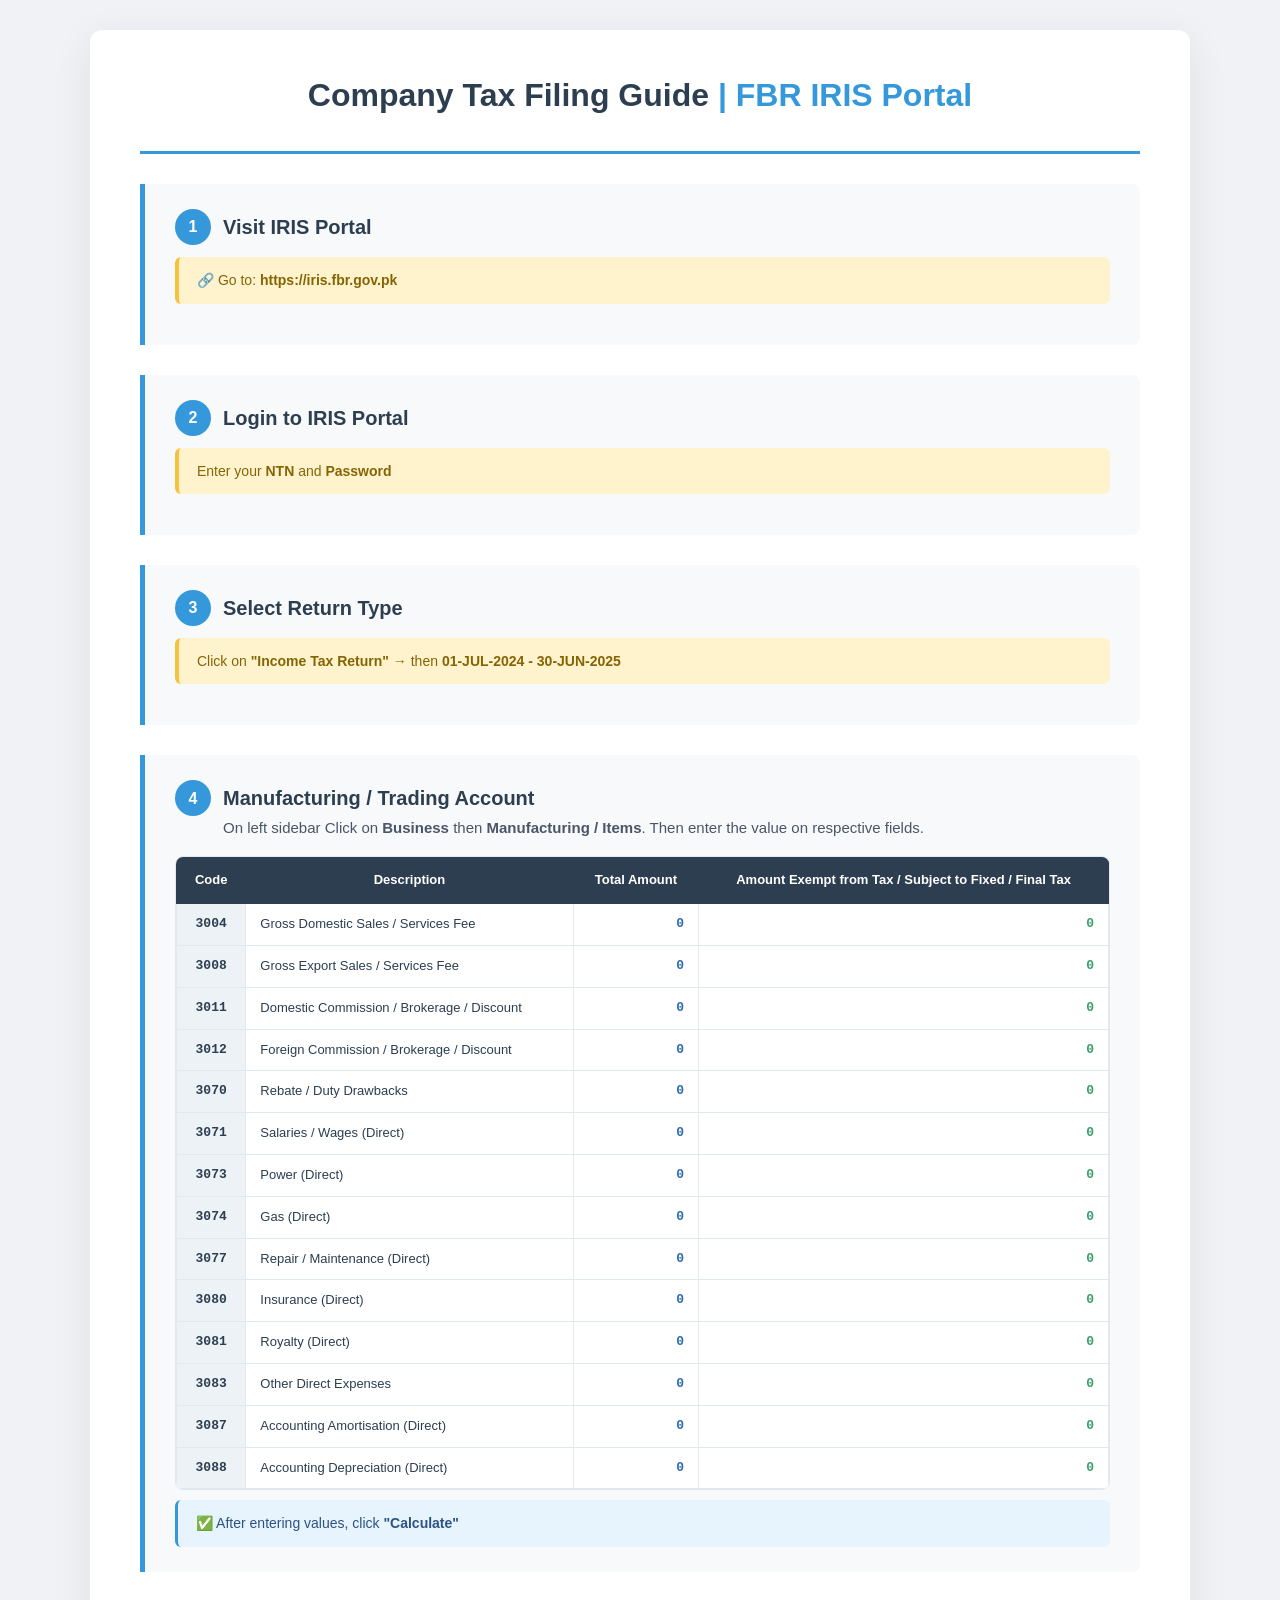
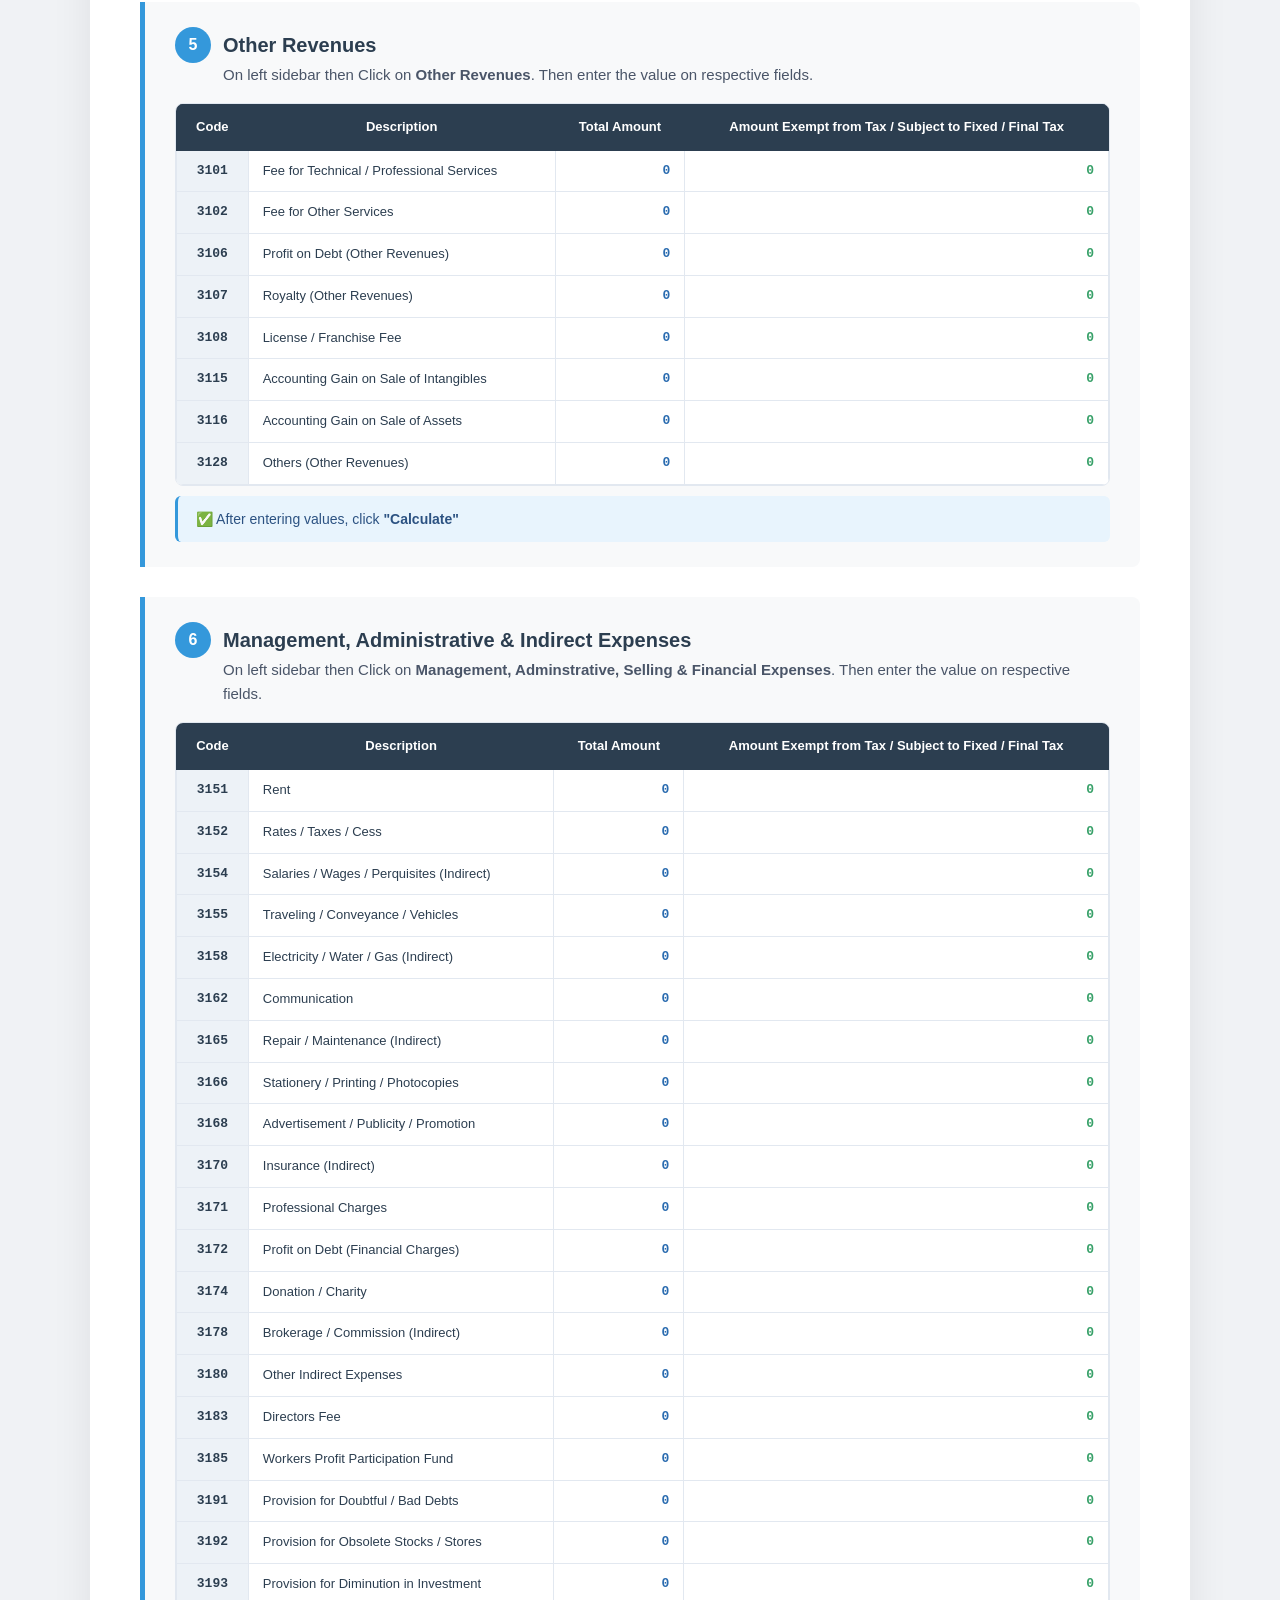
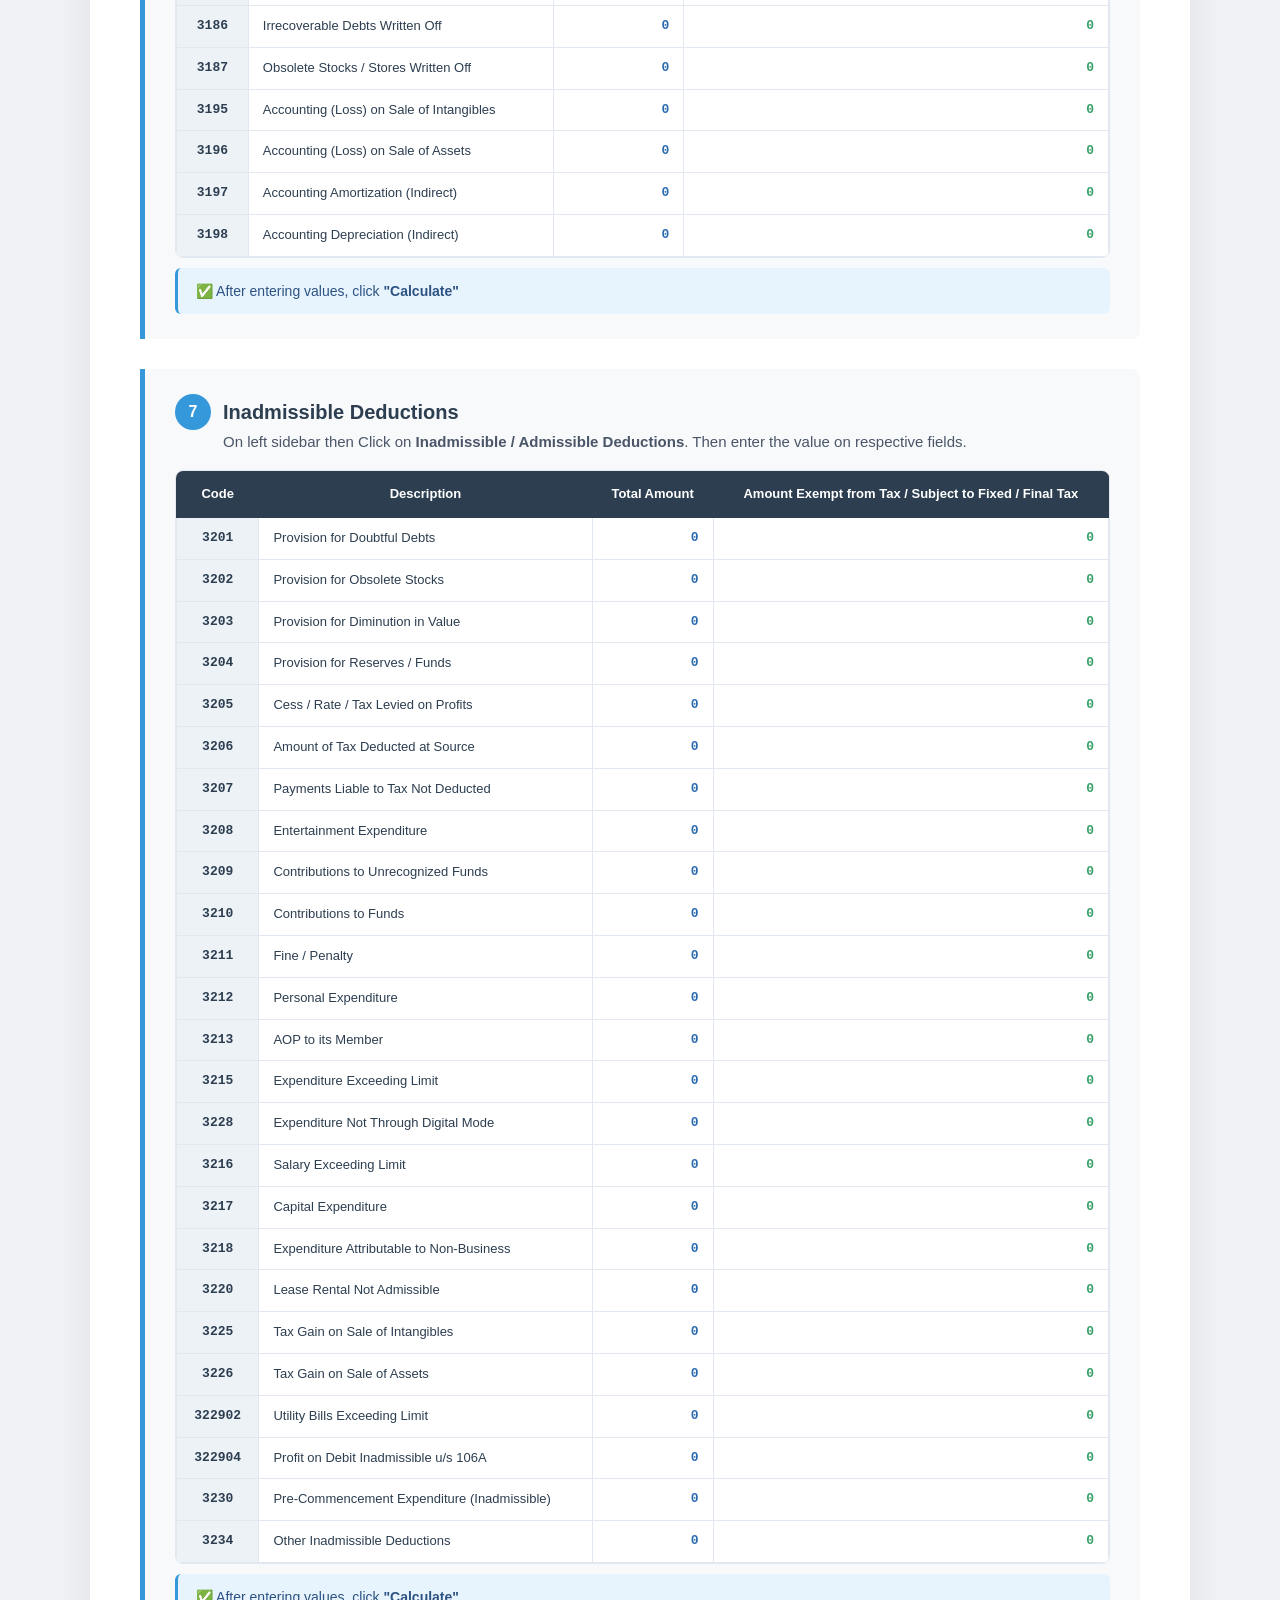
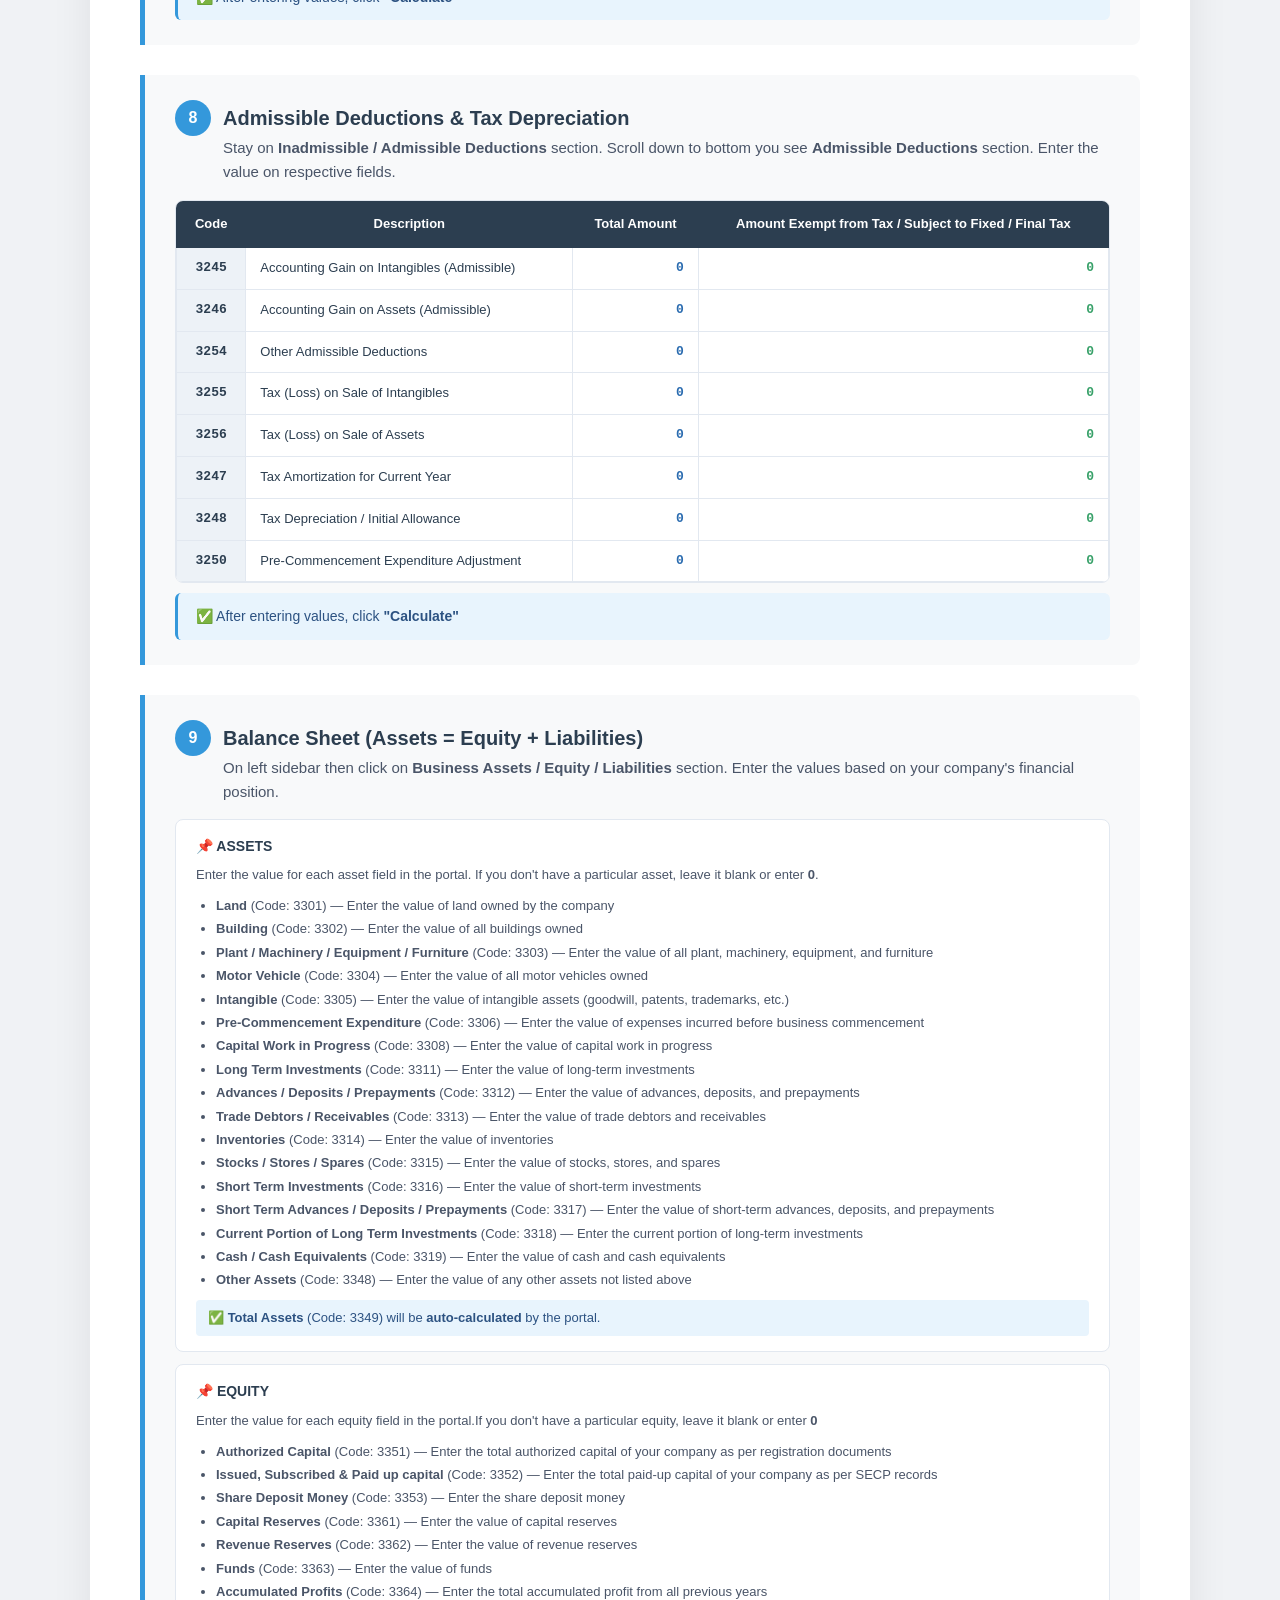
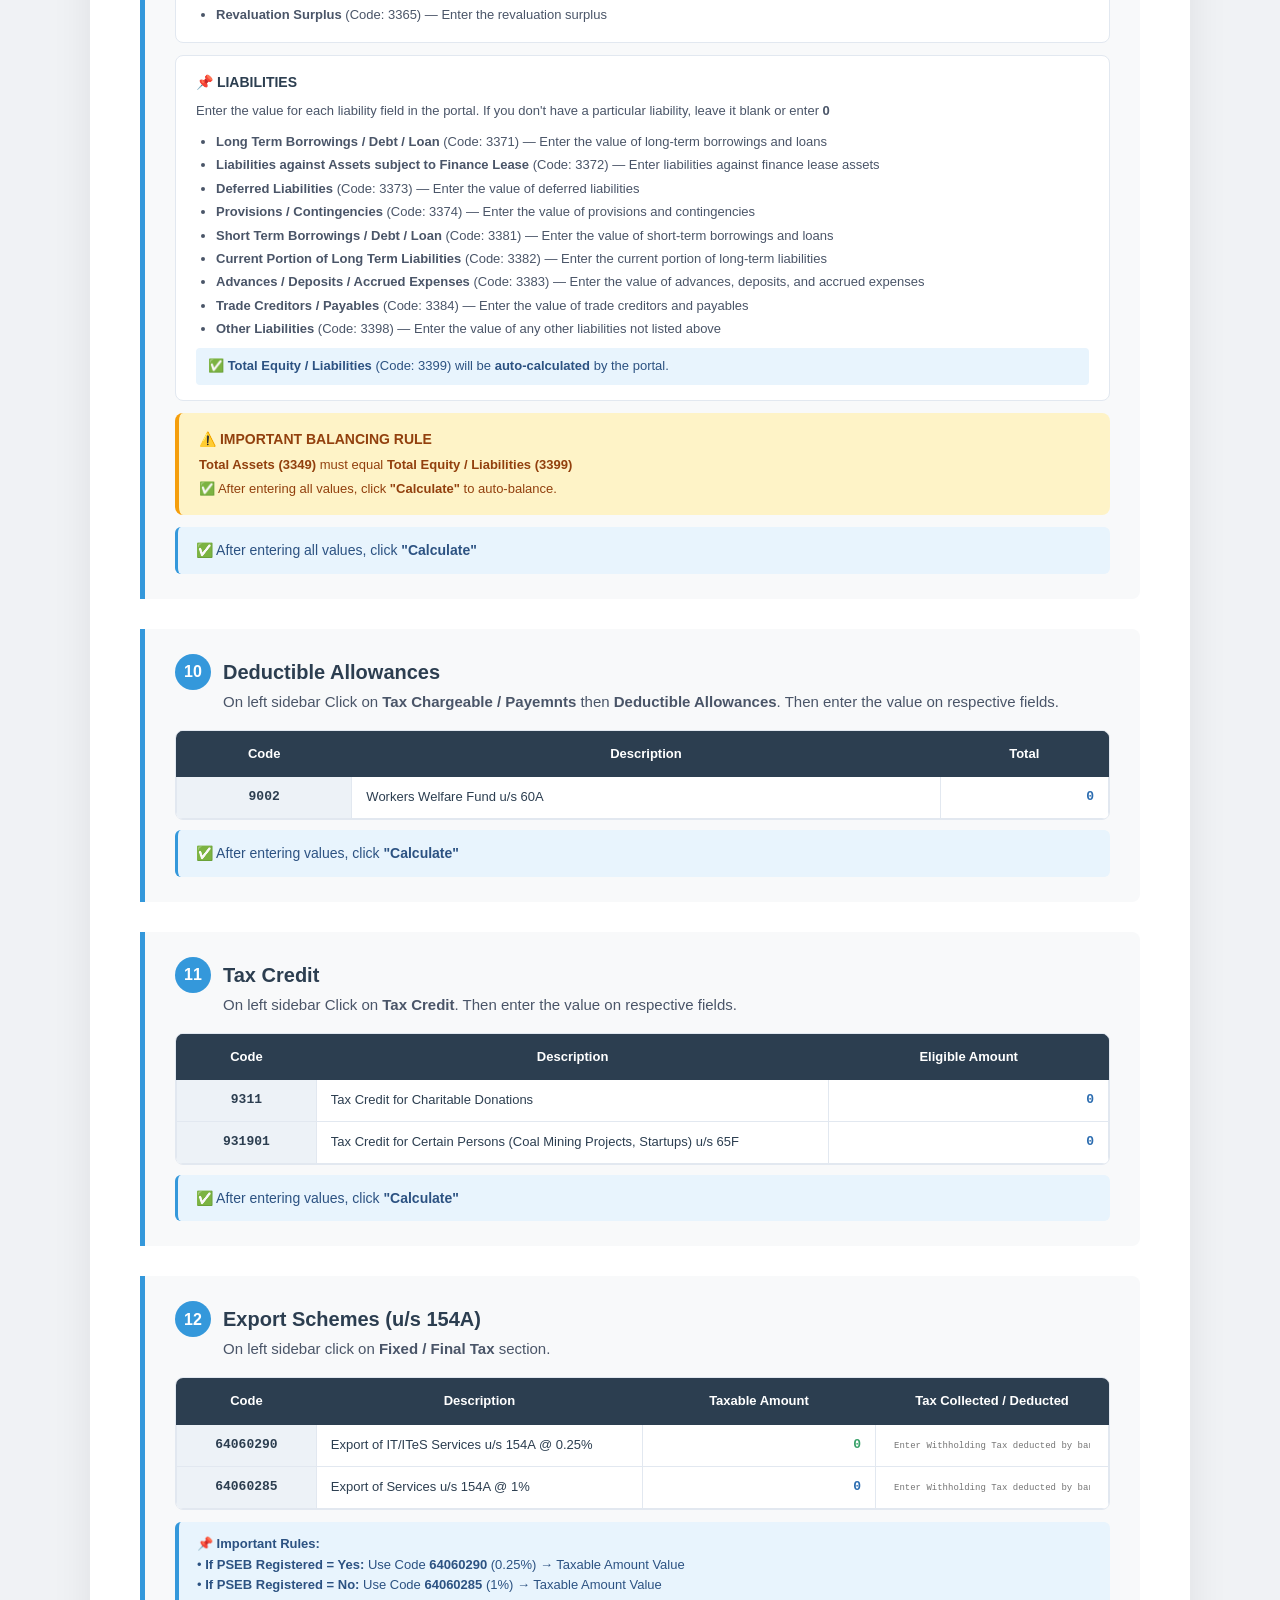
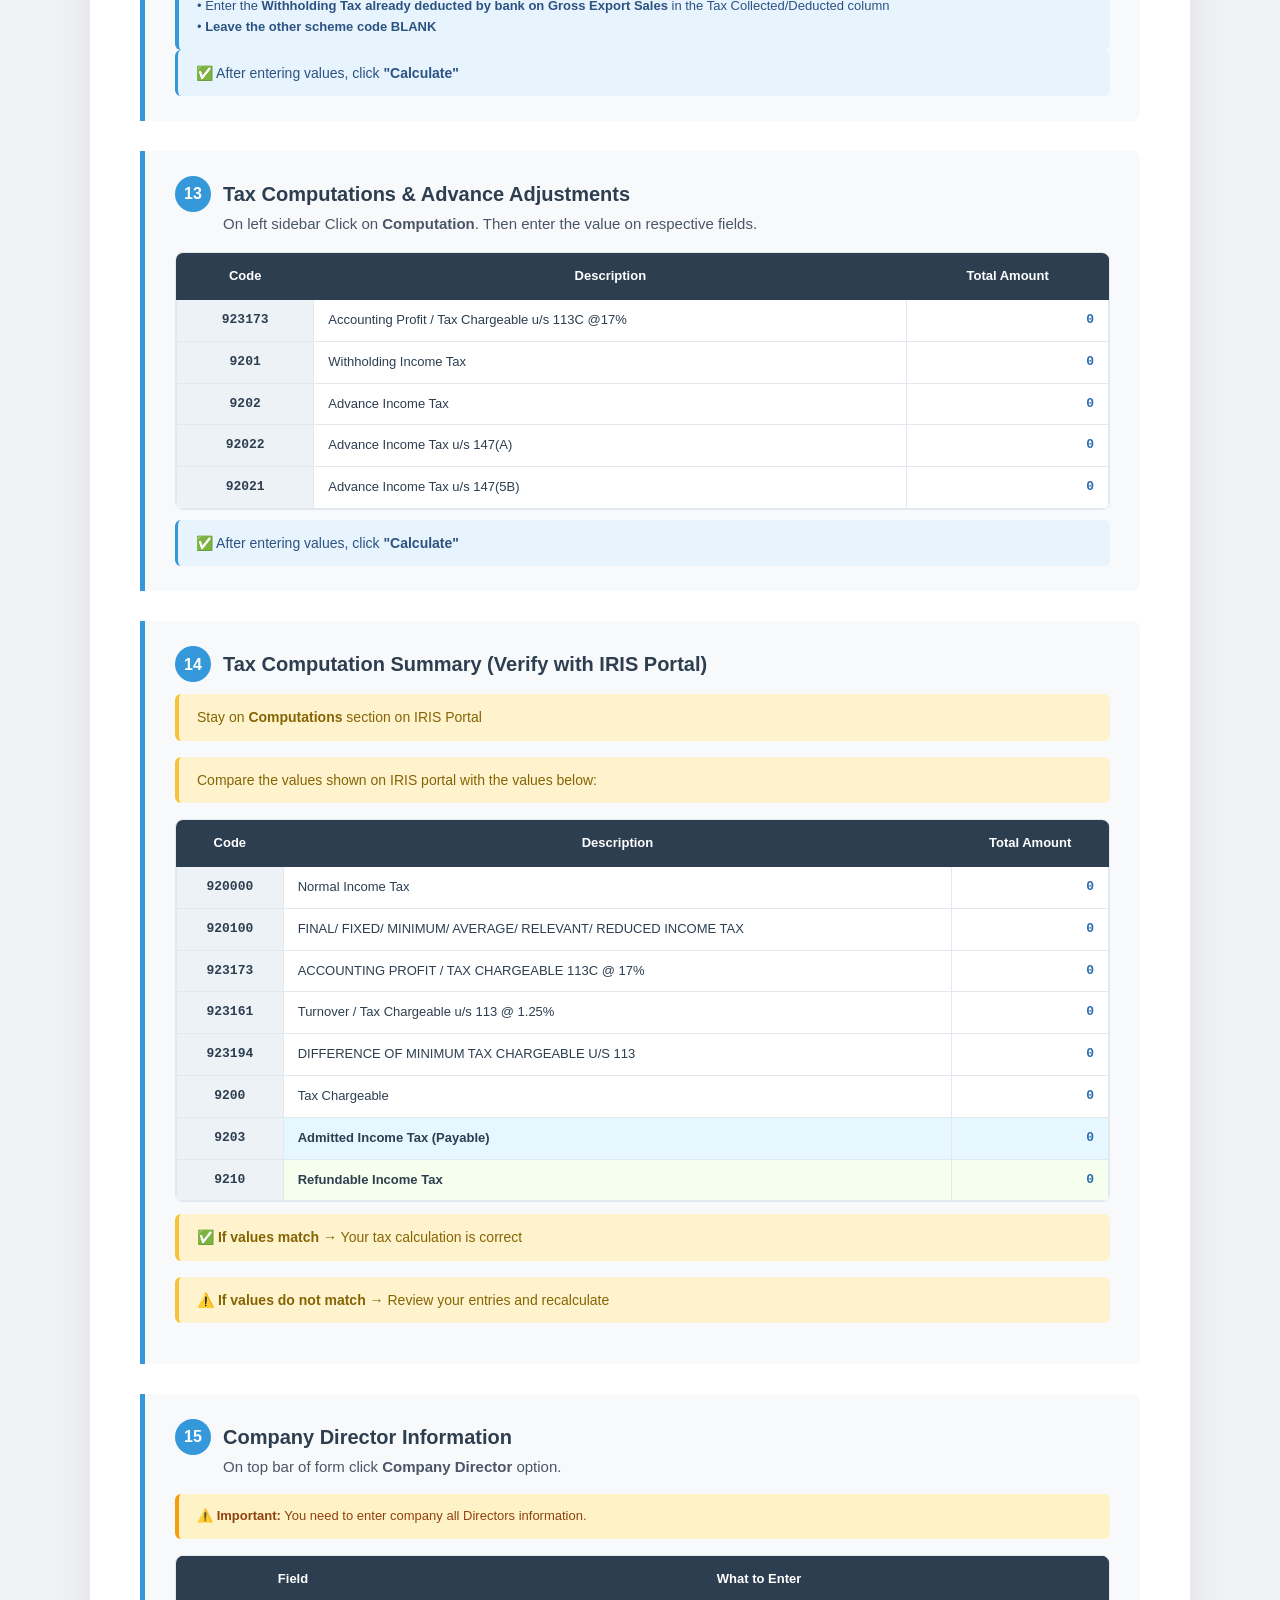
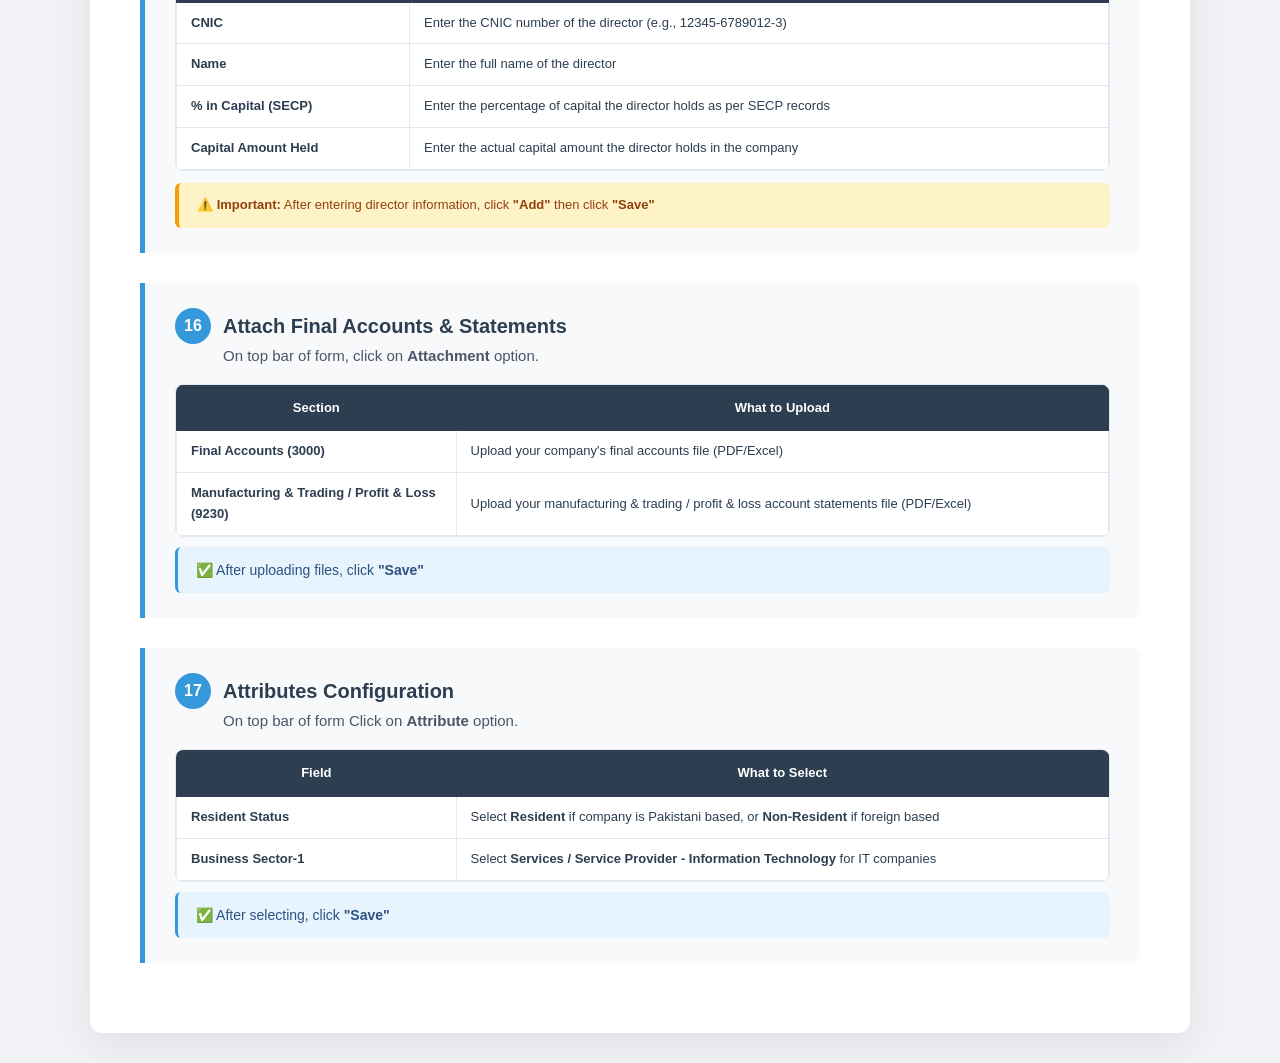
==== commit 6190f8e9: "changes steps position and remove duplicate steps" ====
--- a/tax-filing-guide.html
+++ b/tax-filing-guide.html
@@ -181,254 +181,13 @@
         </div>
         <div class="instruction">
           Click on <strong>"Income Tax Return"</strong> → then
-          <strong>Select Tax period 2025</strong>
+          <strong>01-JUL-2024 - 30-JUN-2025</strong>
         </div>
       </div>
       <!-- ================= Step 4 ================= -->
       <div class="step">
         <div class="step-title">
-          <span class="step-number">4</span>
-          Business Assets / Equity / Liability
-        </div>
-        <div class="step-description">
-          On left sidebar click on <strong>Business</strong> then
-          <strong>Business Assets / Equity / Liability</strong>. Then enter the
-          value on respective fields.
-        </div>
-
-        <div class="table-wrap">
-          <table class="guide-table">
-            <thead>
-              <tr>
-                <th style="width: 15%">Code</th>
-                <th style="width: 40%">Description</th>
-                <th style="width: 45%">What to Enter</th>
-              </tr>
-            </thead>
-            <tbody>
-              <tr>
-                <td class="code-column">3351</td>
-                <td>Authorized Capital</td>
-                <td>
-                  Enter the total authorized capital of your company as per
-                  registration documents
-                </td>
-              </tr>
-              <tr>
-                <td class="code-column">3351</td>
-                <td>Issued, Subscribed &amp; Paid up Capital</td>
-                <td>
-                  Enter the total paid-up capital of your company as per SECP
-                  records
-                </td>
-              </tr>
-            </tbody>
-          </table>
-        </div>
-
-        <div class="special-instruction">
-          ✅ After entering values, click <strong>"Calculate"</strong>
-        </div>
-      </div>
-
-      <!-- ================= Step 5 ================= -->
-      <div class="step">
-        <div class="step-title">
-          <span class="step-number">5</span>
-          Tax Computation
-        </div>
-        <div class="step-description">
-          On left sidebar click on <strong>Tax Chargeable</strong> then
-          <strong>Computations</strong>. Then enter the value on respective
-          fields.
-        </div>
-
-        <div class="table-wrap">
-          <table class="guide-table">
-            <thead>
-              <tr>
-                <th>Code</th>
-                <th>Description</th>
-                <th>Total Amount</th>
-              </tr>
-            </thead>
-            <tbody>
-              <tr>
-                <td class="code-column">923173</td>
-                <td>Accounting Profit / Tax Chargeable u/s 113C @17%</td>
-                <td class="amount-column" id="guideE131">0</td>
-              </tr>
-            </tbody>
-          </table>
-        </div>
-
-        <div class="special-instruction">
-          ✅ After entering values, click <strong>"Calculate"</strong>
-        </div>
-      </div>
-
-      <!-- ================= Step 6 ================= -->
-      <div class="step">
-        <div class="step-title">
-          <span class="step-number">6</span>
-          Attach Final Accounts &amp; Statements
-        </div>
-        <div class="step-description">
-          On top bar of form, click on <strong>Attachment</strong> option.
-        </div>
-
-        <div class="table-wrap">
-          <table class="guide-table">
-            <thead>
-              <tr>
-                <th style="width: 30%">Section</th>
-                <th style="width: 70%">What to Upload</th>
-              </tr>
-            </thead>
-            <tbody>
-              <tr>
-                <td><strong>Final Accounts (3000)</strong></td>
-                <td>Upload your company's final accounts file (PDF/Excel)</td>
-              </tr>
-              <tr>
-                <td>
-                  <strong
-                    >Manufacturing &amp; Trading / Profit &amp; Loss
-                    (9230)</strong
-                  >
-                </td>
-                <td>
-                  Upload your manufacturing &amp; trading / profit &amp; loss
-                  account statements file (PDF/Excel)
-                </td>
-              </tr>
-            </tbody>
-          </table>
-        </div>
-
-        <div class="special-instruction">
-          ✅ After uploading files, click <strong>"Save"</strong>
-        </div>
-      </div>
-
-      <!-- ================= Step 7 ================= -->
-      <div class="step">
-        <div class="step-title">
-          <span class="step-number">7</span>
-          Attributes Configuration
-        </div>
-        <div class="step-description">
-          On top bar of form Click on
-          <strong>Attribute</strong> option.
-        </div>
-
-        <div class="table-wrap">
-          <table class="guide-table">
-            <thead>
-              <tr>
-                <th style="width: 30%">Field</th>
-                <th style="width: 70%">What to Select</th>
-              </tr>
-            </thead>
-            <tbody>
-              <tr>
-                <td><strong>Resident Status</strong></td>
-                <td>
-                  Select <strong>Resident</strong> if company is Pakistani
-                  based, or <strong>Non-Resident</strong> if foreign based
-                </td>
-              </tr>
-              <tr>
-                <td><strong>Business Sector-1</strong></td>
-                <td>
-                  Select
-                  <strong
-                    >Services / Service Provider - Information
-                    Technology</strong
-                  >
-                  for IT companies
-                </td>
-              </tr>
-            </tbody>
-          </table>
-        </div>
-
-        <div class="special-instruction">
-          ✅ After selecting, click <strong>"Save"</strong>
-        </div>
-      </div>
-
-      <!-- ================= Step 8 ================= -->
-      <div class="step">
-        <div class="step-title">
-          <span class="step-number">8</span>
-          Company Director Information
-        </div>
-        <div class="step-description">
-          On top bar of form click <strong>Company Director</strong> option.
-        </div>
-
-        <div class="warning-note">
-          ⚠️ <strong>Important:</strong> You need to enter company all Directors
-          information.
-        </div>
-        <div class="table-wrap">
-          <table class="guide-table">
-            <thead>
-              <tr>
-                <th style="width: 25%">Field</th>
-                <th style="width: 75%">What to Enter</th>
-              </tr>
-            </thead>
-            <tbody>
-              <tr>
-                <td><strong>CNIC</strong></td>
-                <td>
-                  Enter the CNIC number of the director (e.g., 12345-6789012-3)
-                </td>
-              </tr>
-              <tr>
-                <td><strong>Name</strong></td>
-                <td>Enter the full name of the director</td>
-              </tr>
-              <tr>
-                <td><strong>% in Capital (SECP)</strong></td>
-                <td>
-                  Enter the percentage of capital the director holds as per SECP
-                  records
-                </td>
-              </tr>
-              <tr>
-                <td><strong>Capital Amount Held</strong></td>
-                <td>
-                  Enter the actual capital amount the director holds in the
-                  company
-                </td>
-              </tr>
-            </tbody>
-          </table>
-        </div>
-
-        <div class="warning-note">
-          ⚠️ <strong>Important:</strong> After entering director information,
-          click <strong>"Add"</strong> then click <strong>"Save"</strong>
-        </div>
-      </div>
-      <!-- ================= Step 9 ================= -->
-      <div class="step">
-        <div class="step-title">
-          <span class="step-number">9</span>
-          Data
-        </div>
-        <div class="step-description">
-          On top bar of form click <strong>Data</strong> option.
-        </div>
-      </div>
-
-      <!-- ================= Step 10 ================= -->
-      <div class="step">
-        <div class="step-title">
-          <span class="step-number">10</span> Manufacturing / Trading Account
+          <span class="step-number">4</span> Manufacturing / Trading Account
         </div>
         <div class="step-description">
           On left sidebar Click on <strong>Business </strong> then
@@ -568,11 +327,10 @@
           ✅ After entering values, click <strong>"Calculate"</strong>
         </div>
       </div>
-
-      <!-- ================= Step 11 ================= -->
+      <!-- ================= Step 5 ================= -->
       <div class="step">
         <div class="step-title">
-          <span class="step-number">11</span> Other Revenues
+          <span class="step-number">5</span> Other Revenues
         </div>
         <div class="step-description">
           On left sidebar then Click on <strong>Other Revenues</strong>. Then
@@ -657,10 +415,10 @@
           ✅ After entering values, click <strong>"Calculate"</strong>
         </div>
       </div>
-      <!-- ================= Step 12 ================= -->
+      <!-- ================= Step 6 ================= -->
       <div class="step">
         <div class="step-title">
-          <span class="step-number">12</span> Management, Administrative &amp;
+          <span class="step-number">6</span> Management, Administrative &amp;
           Indirect Expenses
         </div>
         <div class="step-description">
@@ -850,11 +608,10 @@
           ✅ After entering values, click <strong>"Calculate"</strong>
         </div>
       </div>
-
-      <!-- ================= Step 13 ================= -->
+      <!-- ================= Step 7 ================= -->
       <div class="step">
         <div class="step-title">
-          <span class="step-number">13</span> Inadmissible Deductions
+          <span class="step-number">7</span> Inadmissible Deductions
         </div>
         <div class="step-description">
           On left sidebar then Click on
@@ -1036,11 +793,10 @@
           ✅ After entering values, click <strong>"Calculate"</strong>
         </div>
       </div>
-
-      <!-- ================= Step 14 ================= -->
+      <!-- ================= Step 8 ================= -->
       <div class="step">
         <div class="step-title">
-          <span class="step-number">14</span> Admissible Deductions &amp; Tax
+          <span class="step-number">8</span> Admissible Deductions &amp; Tax
           Depreciation
         </div>
         <div class="step-description">
@@ -1134,334 +890,17 @@
           ✅ After entering values, click <strong>"Calculate"</strong>
         </div>
       </div>
-
-      <!-- ================= Step 15 ================= -->
+      <!-- ================= Step 9 ================= -->
       <div class="step">
         <div class="step-title">
-          <span class="step-number">15</span> Deductible Allowances
+          <span class="step-number">9</span>
+          Balance Sheet (Assets = Equity + Liabilities)
         </div>
         <div class="step-description">
-          On left sidebar Click on
-          <strong>Tax Chargeable / Payemnts</strong> then
-          <strong>Deductible Allowances</strong>. Then enter the value on
-          respective fields.
-        </div>
-
-        <div class="table-wrap">
-          <table class="guide-table">
-            <thead>
-              <tr>
-                <th>Code</th>
-                <th>Description</th>
-                <th>Total</th>
-              </tr>
-            </thead>
-            <tbody>
-              <tr>
-                <td class="code-column">9002</td>
-                <td>Workers Welfare Fund u/s 60A</td>
-                <td class="amount-column" id="guideC124">0</td>
-              </tr>
-              <!--  <tr>
-                <td class="code-column">9009</td>
-                <td>Deductible Allowances (Total)</td>
-                <td class="amount-column" id="guideC123">0</td>
-                <td class="exempt-column" id="guideD123">0</td>
-              </tr> -->
-              <!--  <tr>
-                <td class="code-column">9100</td>
-                <td>Taxable Income</td>
-                <td class="amount-column" id="guideC126">0</td>
-                <td class="exempt-column" id="guideD126">0</td>
-              </tr> -->
-            </tbody>
-          </table>
-        </div>
-        <div class="special-instruction">
-          ✅ After entering values, click <strong>"Calculate"</strong>
-        </div>
-      </div>
-      <!-- ================= Step 16 ================= -->
-      <div class="step">
-        <div class="step-title">
-          <span class="step-number">16</span>
-          Tax Credit
-        </div>
-        <div class="step-description">
-          On left sidebar Click on <strong>Tax Credit</strong>. Then enter the
-          value on respective fields.
-        </div>
-
-        <div class="table-wrap">
-          <table class="guide-table">
-            <thead>
-              <tr>
-                <th style="width: 15%">Code</th>
-                <th style="width: 55%">Description</th>
-                <th style="width: 30%">Eligible Amount</th>
-              </tr>
-            </thead>
-            <tbody>
-              <tr>
-                <td class="code-column">9311</td>
-                <td>Tax Credit for Charitable Donations</td>
-                <td class="amount-column" id="guideC140">0</td>
-              </tr>
-              <tr>
-                <td class="code-column">931901</td>
-                <td>
-                  Tax Credit for Certain Persons (Coal Mining Projects,
-                  Startups) u/s 65F
-                </td>
-                <td class="amount-column" id="guide931901">0</td>
-              </tr>
-            </tbody>
-          </table>
-        </div>
-
-        <div class="special-instruction">
-          ✅ After entering values, click <strong>"Calculate"</strong>
-        </div>
-      </div>
-
-      <!-- ================= Step 17 ================= -->
-      <div class="step">
-        <div class="step-title">
-          <span class="step-number">17</span> Tax Computations &amp; Advance
-          Adjustments
-        </div>
-        <div class="step-description">
-          On left sidebar Click on <strong>Computation</strong>. Then enter the
-          value on respective fields.
-        </div>
-
-        <div class="table-wrap">
-          <table class="guide-table">
-            <thead>
-              <tr>
-                <th>Code</th>
-                <th>Description</th>
-                <th>Total Amount</th>
-              </tr>
-            </thead>
-            <tbody>
-              <tr>
-                <td class="code-column">9201</td>
-                <td>Withholding Income Tax</td>
-                <td class="amount-column" id="guideE147">0</td>
-              </tr>
-              <tr>
-                <td class="code-column">9202</td>
-                <td>Advance Income Tax</td>
-                <td class="amount-column" id="guideE148">0</td>
-              </tr>
-              <tr>
-                <td class="code-column">92022</td>
-                <td>Advance Income Tax u/s 147(A)</td>
-                <td class="amount-column" id="guideE149">0</td>
-              </tr>
-              <tr>
-                <td class="code-column">92021</td>
-                <td>Advance Income Tax u/s 147(5B)</td>
-                <td class="amount-column" id="guideE150">0</td>
-              </tr>
-            </tbody>
-          </table>
-        </div>
-        <div class="special-instruction">
-          ✅ After entering values, click <strong>"Calculate"</strong>
-        </div>
-      </div>
-
-      <!-- ================= Step 18 ================= -->
-      <div class="step">
-        <div class="step-title">
-          <span class="step-number">18</span>
-          Export Schemes (u/s 154A)
-        </div>
-        <div class="step-description">
-          On left sidebar click on
-          <strong>Fixed / Final Tax</strong> section.
-        </div>
-
-        <div class="table-wrap">
-          <table class="guide-table">
-            <thead>
-              <tr>
-                <th style="width: 15%">Code</th>
-                <th style="width: 35%">Description</th>
-                <th style="width: 25%">Taxable Amount</th>
-                <th style="width: 25%">Tax Collected / Deducted</th>
-              </tr>
-            </thead>
-            <tbody>
-              <tr>
-                <td class="code-column">64060290</td>
-                <td>Export of IT/ITeS Services u/s 154A @ 0.25%</td>
-                <td class="exempt-column" id="guide64060290">0</td>
-                <td class="amount-column">
-                  <input
-                    type="text"
-                    id="guideWHT1"
-                    style="
-                      width: 100%;
-                      border: none;
-                      outline: none;
-                      background: transparent;
-                      text-align: right;
-                      font-family: Consolas, monospace;
-                      font-size: 9px;
-                      color: #1890ff;
-                      padding: 2px 4px;
-                    "
-                    placeholder="Enter Withholding Tax deducted by bank"
-                  />
-                </td>
-              </tr>
-              <tr>
-                <td class="code-column">64060285</td>
-                <td>Export of Services u/s 154A @ 1%</td>
-                <td class="amount-column" id="guide64060285">0</td>
-                <td class="amount-column">
-                  <input
-                    type="text"
-                    id="guideWHT2"
-                    style="
-                      width: 100%;
-                      font-size: xx-small;
-                      border: none;
-                      outline: none;
-                      background: transparent;
-                      text-align: right;
-                      font-family: Consolas, monospace;
-
-                      color: #1890ff;
-                      padding: 2px 4px;
-                    "
-                    placeholder="Enter Withholding Tax deducted by bank"
-                  />
-                </td>
-              </tr>
-            </tbody>
-          </table>
-        </div>
-
-        <div
-          class="warning-note"
-          style="
-            background: #e8f4fd;
-            border-left: 4px solid #3498db;
-            color: #2c5282;
-          "
-        >
-          <strong>📌 Important Rules:</strong><br />
-          <span style="font-size: 13px">
-            • <strong>If PSEB Registered = Yes:</strong> Use Code
-            <strong>64060290</strong> (0.25%) → Taxable Amount Value <br />
-            • <strong>If PSEB Registered = No:</strong> Use Code
-            <strong>64060285</strong> (1%) → Taxable Amount Value<br />
-            • Enter the
-            <strong
-              >Withholding Tax already deducted by bank on Gross Export
-              Sales</strong
-            >
-            in the Tax Collected/Deducted column<br />
-            • <strong>Leave the other scheme code BLANK</strong>
-          </span>
-        </div>
-
-        <div class="special-instruction">
-          ✅ After entering values, click <strong>"Calculate"</strong>
-        </div>
-      </div>
-      <!-- ================= Step 19 ================= -->
-      <div class="step">
-        <div class="step-title">
-          <span class="step-number">19</span>Tax Computation Summary (Verify
-          with IRIS Portal)
-        </div>
-        <div class="instruction">
-          Go to <strong>Computation</strong> on IRIS Portal
-        </div>
-        <div class="instruction">
-          Compare the values shown on IRIS portal with the values below:
-        </div>
-
-        <div class="table-wrap">
-          <table class="guide-table">
-            <thead>
-              <tr>
-                <th>Code</th>
-                <th>Description</th>
-                <th>Total Amount</th>
-              </tr>
-            </thead>
-            <tbody>
-              <tr>
-                <td class="code-column">920000</td>
-                <td>Normal Income Tax</td>
-                <td class="amount-column" id="guideE129">0</td>
-              </tr>
-              <tr>
-                <td class="code-column">920100</td>
-                <td>
-                  FINAL/ FIXED/ MINIMUM/ AVERAGE/ RELEVANT/ REDUCED INCOME TAX
-                </td>
-                <td class="amount-column" id="guideE130">0</td>
-              </tr>
-              <tr>
-                <td class="code-column">923173</td>
-                <td>ACCOUNTING PROFIT / TAX CHARGEABLE 113C @ 17%</td>
-                <td class="amount-column" id="guideE131">0</td>
-              </tr>
-              <tr>
-                <td class="code-column">923161</td>
-                <td>Turnover / Tax Chargeable u/s 113 @ 1.25% </td>
-                <td class="amount-column" id="guideE132">0</td>
-              </tr>
-              <tr>
-                <td class="code-column">923194</td>
-                <td>DIFFERENCE OF MINIMUM TAX CHARGEABLE U/S 113</td>
-                <td class="amount-column" id="guideE133">0</td>
-              </tr>
-              <tr>
-                <td class="code-column">9200</td>
-                <td>Tax Chargeable</td>
-                <td class="amount-column" id="guideE128">0</td>
-              </tr>
-              <tr style="background: #e6f7ff; font-weight: bold">
-                <td class="code-column">9203</td>
-                <td>Admitted Income Tax (Payable)</td>
-                <td class="amount-column" id="guideE152">0</td>
-              </tr>
-              <tr style="background: #f6ffed; font-weight: bold">
-                <td class="code-column">9210</td>
-                <td>Refundable Income Tax</td>
-                <td class="amount-column" id="guideE153">0</td>
-              </tr>
-            </tbody>
-          </table>
-        </div>
-        <div class="instruction">
-          ✅ <strong>If values match</strong> → Your tax calculation is correct
-        </div>
-        <div class="instruction">
-          ⚠️ <strong>If values do not match</strong> → Review your entries and
-          recalculate
-        </div>
-      </div>
-      <!-- ================= Step 20 ================= -->
-      <div class="step">
-        <div class="step-title">
-          <span class="step-number">20</span>
-          Balance Sheet (Assets = Equity + Liabilities)
-        </div>
-        <div class="step-description">
-          On left sidebar click on <strong>Business</strong> then
+          On left sidebar then click on
           <strong>Business Assets / Equity / Liabilities</strong> section. Enter
           the values based on your company's financial position.
         </div>
-
 
         <!-- ASSETS SECTION -->
         <div
@@ -1614,12 +1053,13 @@
             "
           >
             <li>
-              <strong>Authorized Capital</strong> (Code: 3351) — Enter the
-              authorized capital of the company
+              <strong>Authorized Capital</strong> (Code: 3351) — Enter the total
+              authorized capital of your company as per registration documents
             </li>
             <li>
               <strong>Issued, Subscribed &amp; Paid up capital</strong> (Code:
-              3352) — Enter the paid-up capital
+              3352) — Enter the total paid-up capital of your company as per
+              SECP records
             </li>
             <li>
               <strong>Share Deposit Money</strong> (Code: 3353) — Enter the
@@ -1769,6 +1209,469 @@
           ✅ After entering all values, click <strong>"Calculate"</strong>
         </div>
       </div>
+      <!-- ================= Step 10 ================= -->
+      <div class="step">
+        <div class="step-title">
+          <span class="step-number">10</span> Deductible Allowances
+        </div>
+        <div class="step-description">
+          On left sidebar Click on
+          <strong>Tax Chargeable / Payemnts</strong> then
+          <strong>Deductible Allowances</strong>. Then enter the value on
+          respective fields.
+        </div>
+
+        <div class="table-wrap">
+          <table class="guide-table">
+            <thead>
+              <tr>
+                <th>Code</th>
+                <th>Description</th>
+                <th>Total</th>
+              </tr>
+            </thead>
+            <tbody>
+              <tr>
+                <td class="code-column">9002</td>
+                <td>Workers Welfare Fund u/s 60A</td>
+                <td class="amount-column" id="guideC124">0</td>
+              </tr>
+              <!--  <tr>
+                <td class="code-column">9009</td>
+                <td>Deductible Allowances (Total)</td>
+                <td class="amount-column" id="guideC123">0</td>
+                <td class="exempt-column" id="guideD123">0</td>
+              </tr> -->
+              <!--  <tr>
+                <td class="code-column">9100</td>
+                <td>Taxable Income</td>
+                <td class="amount-column" id="guideC126">0</td>
+                <td class="exempt-column" id="guideD126">0</td>
+              </tr> -->
+            </tbody>
+          </table>
+        </div>
+        <div class="special-instruction">
+          ✅ After entering values, click <strong>"Calculate"</strong>
+        </div>
+      </div>
+      <!-- ================= Step 11 ================= -->
+      <div class="step">
+        <div class="step-title">
+          <span class="step-number">11</span>
+          Tax Credit
+        </div>
+        <div class="step-description">
+          On left sidebar Click on <strong>Tax Credit</strong>. Then enter the
+          value on respective fields.
+        </div>
+
+        <div class="table-wrap">
+          <table class="guide-table">
+            <thead>
+              <tr>
+                <th style="width: 15%">Code</th>
+                <th style="width: 55%">Description</th>
+                <th style="width: 30%">Eligible Amount</th>
+              </tr>
+            </thead>
+            <tbody>
+              <tr>
+                <td class="code-column">9311</td>
+                <td>Tax Credit for Charitable Donations</td>
+                <td class="amount-column" id="guideC140">0</td>
+              </tr>
+              <tr>
+                <td class="code-column">931901</td>
+                <td>
+                  Tax Credit for Certain Persons (Coal Mining Projects,
+                  Startups) u/s 65F
+                </td>
+                <td class="amount-column" id="guide931901">0</td>
+              </tr>
+            </tbody>
+          </table>
+        </div>
+
+        <div class="special-instruction">
+          ✅ After entering values, click <strong>"Calculate"</strong>
+        </div>
+      </div>
+      <!-- ================= Step 12 ================= -->
+      <div class="step">
+        <div class="step-title">
+          <span class="step-number">12</span>
+          Export Schemes (u/s 154A)
+        </div>
+        <div class="step-description">
+          On left sidebar click on
+          <strong>Fixed / Final Tax</strong> section.
+        </div>
+
+        <div class="table-wrap">
+          <table class="guide-table">
+            <thead>
+              <tr>
+                <th style="width: 15%">Code</th>
+                <th style="width: 35%">Description</th>
+                <th style="width: 25%">Taxable Amount</th>
+                <th style="width: 25%">Tax Collected / Deducted</th>
+              </tr>
+            </thead>
+            <tbody>
+              <tr>
+                <td class="code-column">64060290</td>
+                <td>Export of IT/ITeS Services u/s 154A @ 0.25%</td>
+                <td class="exempt-column" id="guide64060290">0</td>
+                <td class="amount-column">
+                  <input
+                    type="text"
+                    id="guideWHT1"
+                    style="
+                      width: 100%;
+                      border: none;
+                      outline: none;
+                      background: transparent;
+                      text-align: right;
+                      font-family: Consolas, monospace;
+                      font-size: 9px;
+                      color: #1890ff;
+                      padding: 2px 4px;
+                    "
+                    placeholder="Enter Withholding Tax deducted by bank"
+                  />
+                </td>
+              </tr>
+              <tr>
+                <td class="code-column">64060285</td>
+                <td>Export of Services u/s 154A @ 1%</td>
+                <td class="amount-column" id="guide64060285">0</td>
+                <td class="amount-column">
+                  <input
+                    type="text"
+                    id="guideWHT2"
+                    style="
+                      width: 100%;
+                      font-size: xx-small;
+                      border: none;
+                      outline: none;
+                      background: transparent;
+                      text-align: right;
+                      font-family: Consolas, monospace;
+
+                      color: #1890ff;
+                      padding: 2px 4px;
+                    "
+                    placeholder="Enter Withholding Tax deducted by bank"
+                  />
+                </td>
+              </tr>
+            </tbody>
+          </table>
+        </div>
+
+        <div
+          class="warning-note"
+          style="
+            background: #e8f4fd;
+            border-left: 4px solid #3498db;
+            color: #2c5282;
+          "
+        >
+          <strong>📌 Important Rules:</strong><br />
+          <span style="font-size: 13px">
+            • <strong>If PSEB Registered = Yes:</strong> Use Code
+            <strong>64060290</strong> (0.25%) → Taxable Amount Value <br />
+            • <strong>If PSEB Registered = No:</strong> Use Code
+            <strong>64060285</strong> (1%) → Taxable Amount Value<br />
+            • Enter the
+            <strong
+              >Withholding Tax already deducted by bank on Gross Export
+              Sales</strong
+            >
+            in the Tax Collected/Deducted column<br />
+            • <strong>Leave the other scheme code BLANK</strong>
+          </span>
+        </div>
+
+        <div class="special-instruction">
+          ✅ After entering values, click <strong>"Calculate"</strong>
+        </div>
+      </div>
+      <!-- ================= Step 13 ================= -->
+      <div class="step">
+        <div class="step-title">
+          <span class="step-number">13</span> Tax Computations &amp; Advance
+          Adjustments
+        </div>
+        <div class="step-description">
+          On left sidebar Click on <strong>Computation</strong>. Then enter the
+          value on respective fields.
+        </div>
+
+        <div class="table-wrap">
+          <table class="guide-table">
+            <thead>
+              <tr>
+                <th>Code</th>
+                <th>Description</th>
+                <th>Total Amount</th>
+              </tr>
+            </thead>
+            <tbody>
+              <tr>
+                <td class="code-column">923173</td>
+                <td>Accounting Profit / Tax Chargeable u/s 113C @17%</td>
+                <td class="amount-column" id="guideE131">0</td>
+              </tr>
+              <tr>
+                <td class="code-column">9201</td>
+                <td>Withholding Income Tax</td>
+                <td class="amount-column" id="guideE147">0</td>
+              </tr>
+              <tr>
+                <td class="code-column">9202</td>
+                <td>Advance Income Tax</td>
+                <td class="amount-column" id="guideE148">0</td>
+              </tr>
+              <tr>
+                <td class="code-column">92022</td>
+                <td>Advance Income Tax u/s 147(A)</td>
+                <td class="amount-column" id="guideE149">0</td>
+              </tr>
+              <tr>
+                <td class="code-column">92021</td>
+                <td>Advance Income Tax u/s 147(5B)</td>
+                <td class="amount-column" id="guideE150">0</td>
+              </tr>
+            </tbody>
+          </table>
+        </div>
+        <div class="special-instruction">
+          ✅ After entering values, click <strong>"Calculate"</strong>
+        </div>
+      </div>
+      <!-- ================= Step 14 ================= -->
+      <div class="step">
+        <div class="step-title">
+          <span class="step-number">14</span>Tax Computation Summary (Verify
+          with IRIS Portal)
+        </div>
+        <div class="instruction">
+          Stay on <strong>Computations</strong> section on IRIS Portal
+        </div>
+        <div class="instruction">
+          Compare the values shown on IRIS portal with the values below:
+        </div>
+
+        <div class="table-wrap">
+          <table class="guide-table">
+            <thead>
+              <tr>
+                <th>Code</th>
+                <th>Description</th>
+                <th>Total Amount</th>
+              </tr>
+            </thead>
+            <tbody>
+              <tr>
+                <td class="code-column">920000</td>
+                <td>Normal Income Tax</td>
+                <td class="amount-column" id="guideE129">0</td>
+              </tr>
+              <tr>
+                <td class="code-column">920100</td>
+                <td>
+                  FINAL/ FIXED/ MINIMUM/ AVERAGE/ RELEVANT/ REDUCED INCOME TAX
+                </td>
+                <td class="amount-column" id="guideE130">0</td>
+              </tr>
+              <tr>
+                <td class="code-column">923173</td>
+                <td>ACCOUNTING PROFIT / TAX CHARGEABLE 113C @ 17%</td>
+                <td class="amount-column" id="guideE131">0</td>
+              </tr>
+              <tr>
+                <td class="code-column">923161</td>
+                <td>Turnover / Tax Chargeable u/s 113 @ 1.25%</td>
+                <td class="amount-column" id="guideE132">0</td>
+              </tr>
+              <tr>
+                <td class="code-column">923194</td>
+                <td>DIFFERENCE OF MINIMUM TAX CHARGEABLE U/S 113</td>
+                <td class="amount-column" id="guideE133">0</td>
+              </tr>
+              <tr>
+                <td class="code-column">9200</td>
+                <td>Tax Chargeable</td>
+                <td class="amount-column" id="guideE128">0</td>
+              </tr>
+              <tr style="background: #e6f7ff; font-weight: bold">
+                <td class="code-column">9203</td>
+                <td>Admitted Income Tax (Payable)</td>
+                <td class="amount-column" id="guideE152">0</td>
+              </tr>
+              <tr style="background: #f6ffed; font-weight: bold">
+                <td class="code-column">9210</td>
+                <td>Refundable Income Tax</td>
+                <td class="amount-column" id="guideE153">0</td>
+              </tr>
+            </tbody>
+          </table>
+        </div>
+        <div class="instruction">
+          ✅ <strong>If values match</strong> → Your tax calculation is correct
+        </div>
+        <div class="instruction">
+          ⚠️ <strong>If values do not match</strong> → Review your entries and
+          recalculate
+        </div>
+      </div>
+      <!-- ================= Step 15 ================= -->
+      <div class="step">
+        <div class="step-title">
+          <span class="step-number">15</span>
+          Company Director Information
+        </div>
+        <div class="step-description">
+          On top bar of form click <strong>Company Director</strong> option.
+        </div>
+
+        <div class="warning-note">
+          ⚠️ <strong>Important:</strong> You need to enter company all Directors
+          information.
+        </div>
+        <div class="table-wrap">
+          <table class="guide-table">
+            <thead>
+              <tr>
+                <th style="width: 25%">Field</th>
+                <th style="width: 75%">What to Enter</th>
+              </tr>
+            </thead>
+            <tbody>
+              <tr>
+                <td><strong>CNIC</strong></td>
+                <td>
+                  Enter the CNIC number of the director (e.g., 12345-6789012-3)
+                </td>
+              </tr>
+              <tr>
+                <td><strong>Name</strong></td>
+                <td>Enter the full name of the director</td>
+              </tr>
+              <tr>
+                <td><strong>% in Capital (SECP)</strong></td>
+                <td>
+                  Enter the percentage of capital the director holds as per SECP
+                  records
+                </td>
+              </tr>
+              <tr>
+                <td><strong>Capital Amount Held</strong></td>
+                <td>
+                  Enter the actual capital amount the director holds in the
+                  company
+                </td>
+              </tr>
+            </tbody>
+          </table>
+        </div>
+
+        <div class="warning-note">
+          ⚠️ <strong>Important:</strong> After entering director information,
+          click <strong>"Add"</strong> then click <strong>"Save"</strong>
+        </div>
+      </div>
+      <!-- ================= Step 16 ================= -->
+      <div class="step">
+        <div class="step-title">
+          <span class="step-number">16</span>
+          Attach Final Accounts &amp; Statements
+        </div>
+        <div class="step-description">
+          On top bar of form, click on <strong>Attachment</strong> option.
+        </div>
+
+        <div class="table-wrap">
+          <table class="guide-table">
+            <thead>
+              <tr>
+                <th style="width: 30%">Section</th>
+                <th style="width: 70%">What to Upload</th>
+              </tr>
+            </thead>
+            <tbody>
+              <tr>
+                <td><strong>Final Accounts (3000)</strong></td>
+                <td>Upload your company's final accounts file (PDF/Excel)</td>
+              </tr>
+              <tr>
+                <td>
+                  <strong
+                    >Manufacturing &amp; Trading / Profit &amp; Loss
+                    (9230)</strong
+                  >
+                </td>
+                <td>
+                  Upload your manufacturing &amp; trading / profit &amp; loss
+                  account statements file (PDF/Excel)
+                </td>
+              </tr>
+            </tbody>
+          </table>
+        </div>
+
+        <div class="special-instruction">
+          ✅ After uploading files, click <strong>"Save"</strong>
+        </div>
+      </div>
+      <!-- ================= Step 17 ================= -->
+      <div class="step">
+        <div class="step-title">
+          <span class="step-number">17</span>
+          Attributes Configuration
+        </div>
+        <div class="step-description">
+          On top bar of form Click on
+          <strong>Attribute</strong> option.
+        </div>
+
+        <div class="table-wrap">
+          <table class="guide-table">
+            <thead>
+              <tr>
+                <th style="width: 30%">Field</th>
+                <th style="width: 70%">What to Select</th>
+              </tr>
+            </thead>
+            <tbody>
+              <tr>
+                <td><strong>Resident Status</strong></td>
+                <td>
+                  Select <strong>Resident</strong> if company is Pakistani
+                  based, or <strong>Non-Resident</strong> if foreign based
+                </td>
+              </tr>
+              <tr>
+                <td><strong>Business Sector-1</strong></td>
+                <td>
+                  Select
+                  <strong
+                    >Services / Service Provider - Information
+                    Technology</strong
+                  >
+                  for IT companies
+                </td>
+              </tr>
+            </tbody>
+          </table>
+        </div>
+
+        <div class="special-instruction">
+          ✅ After selecting, click <strong>"Save"</strong>
+        </div>
+      </div>
     </div>
 
     <!--  <script>
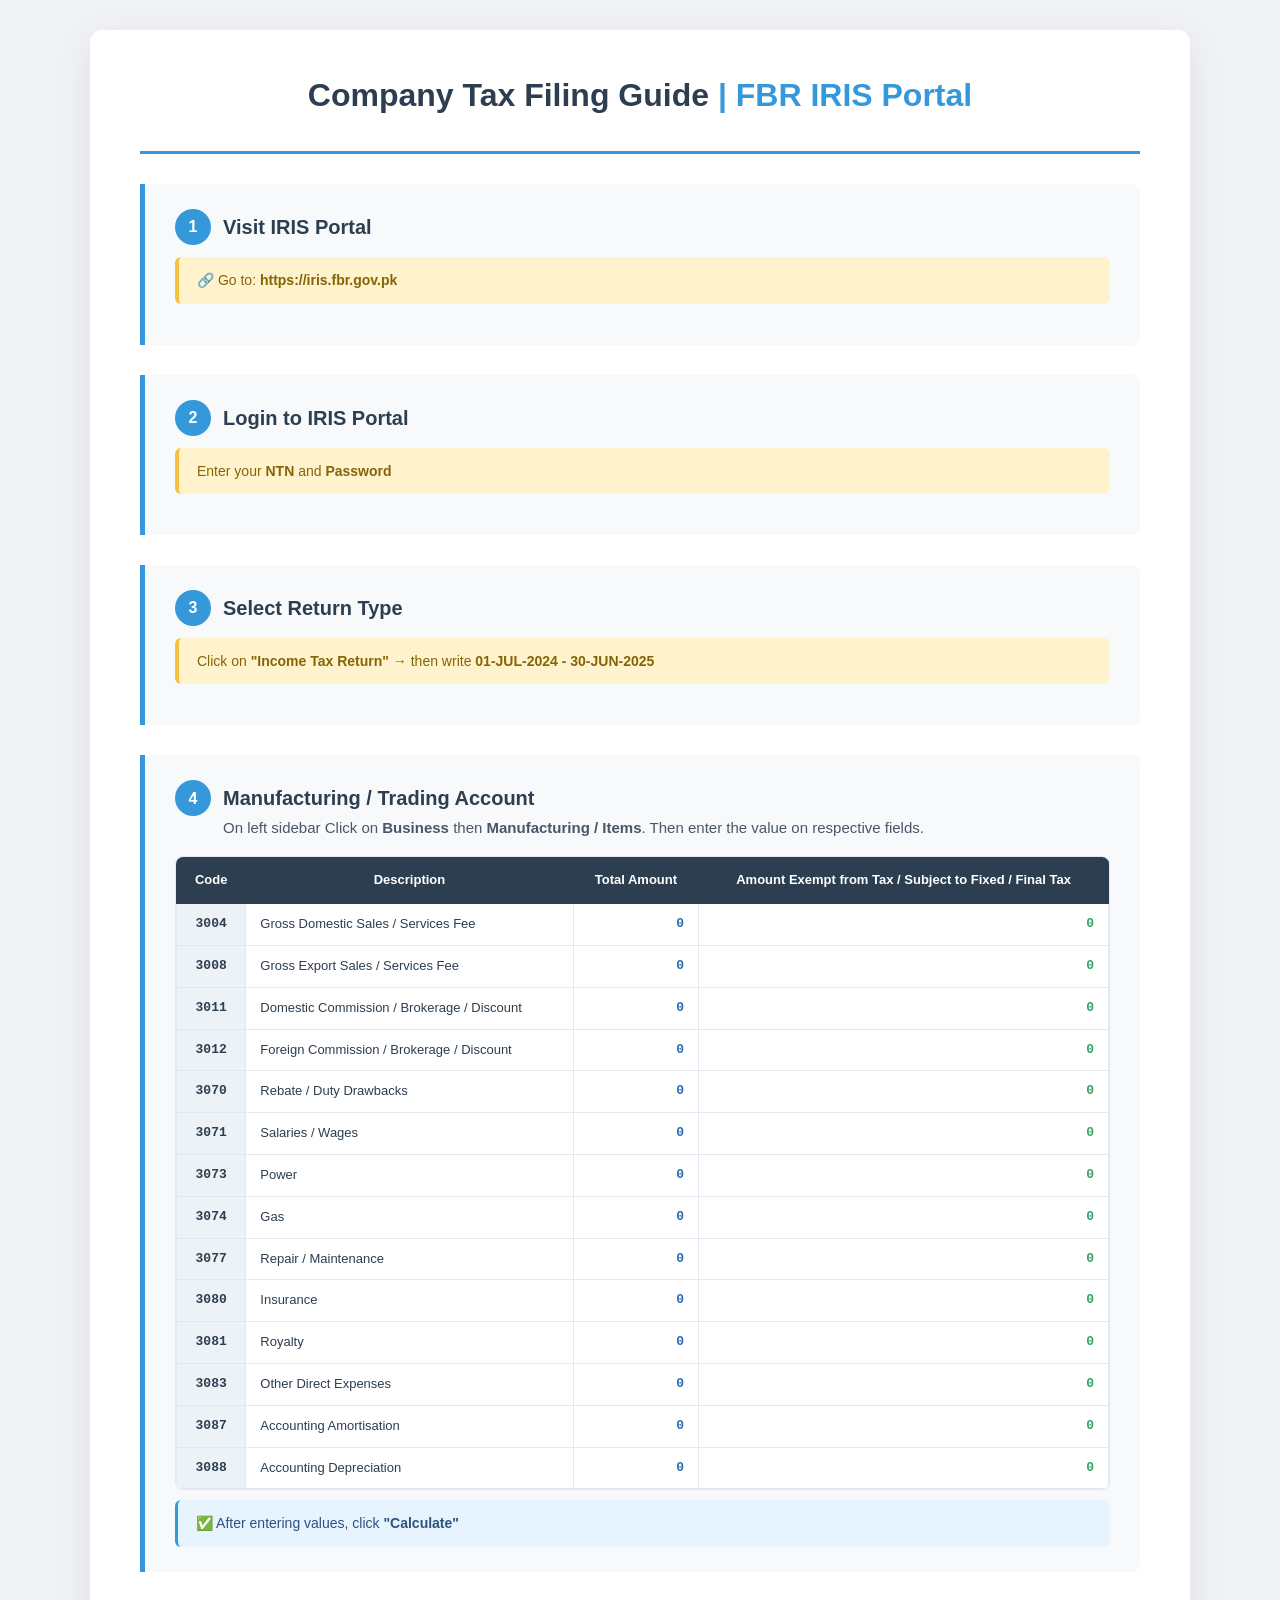
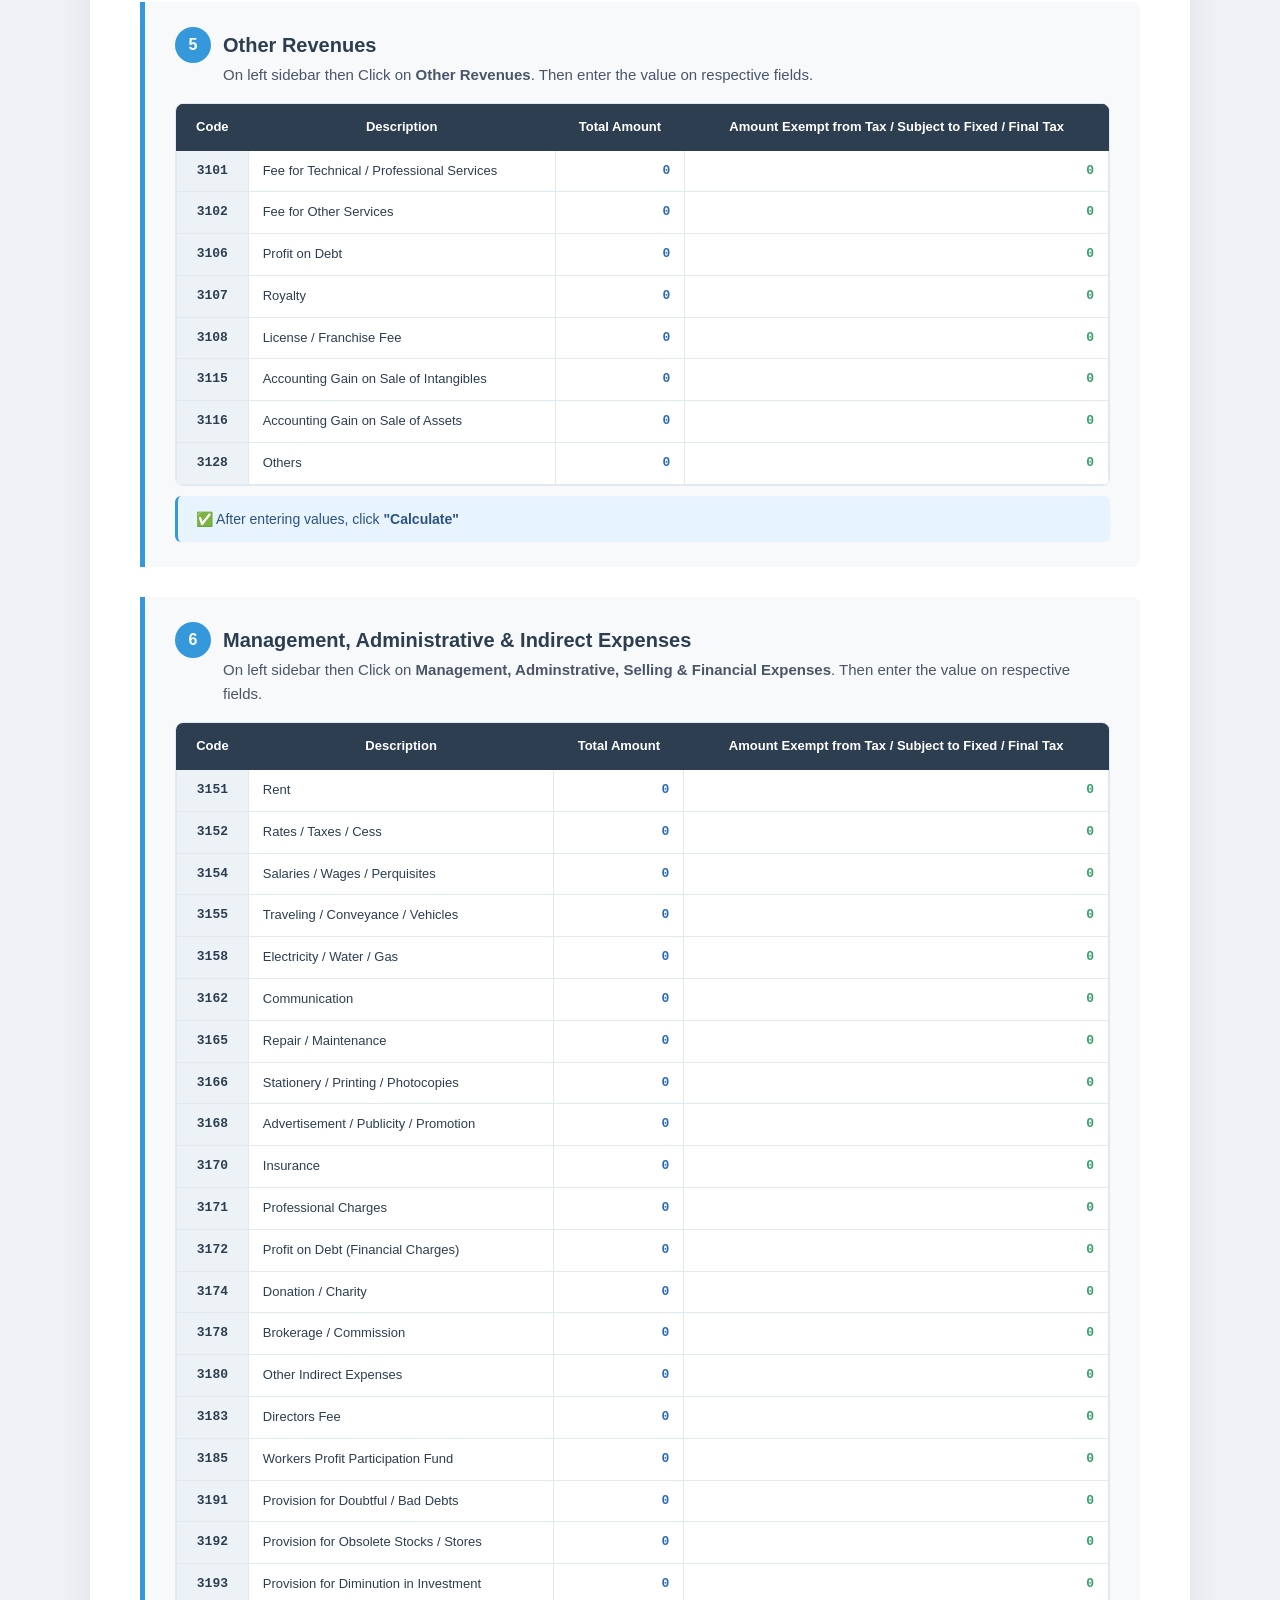
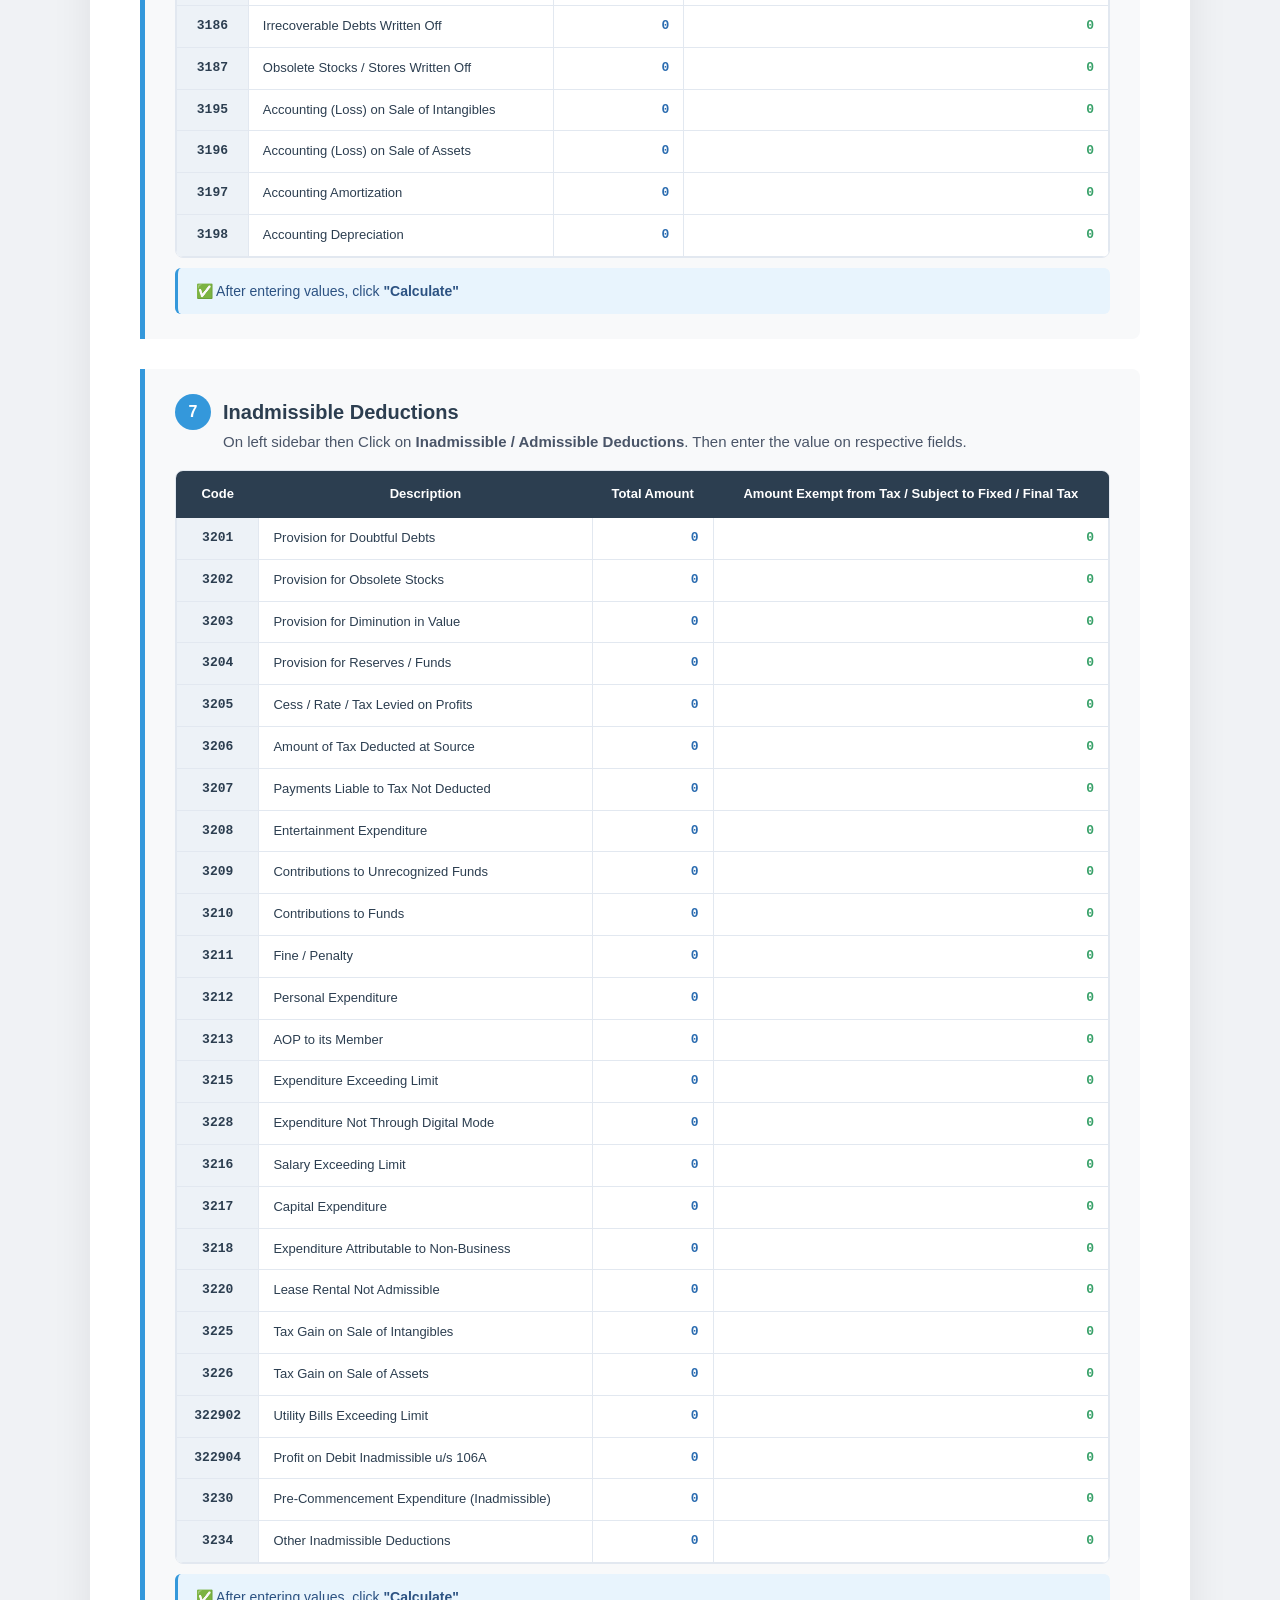
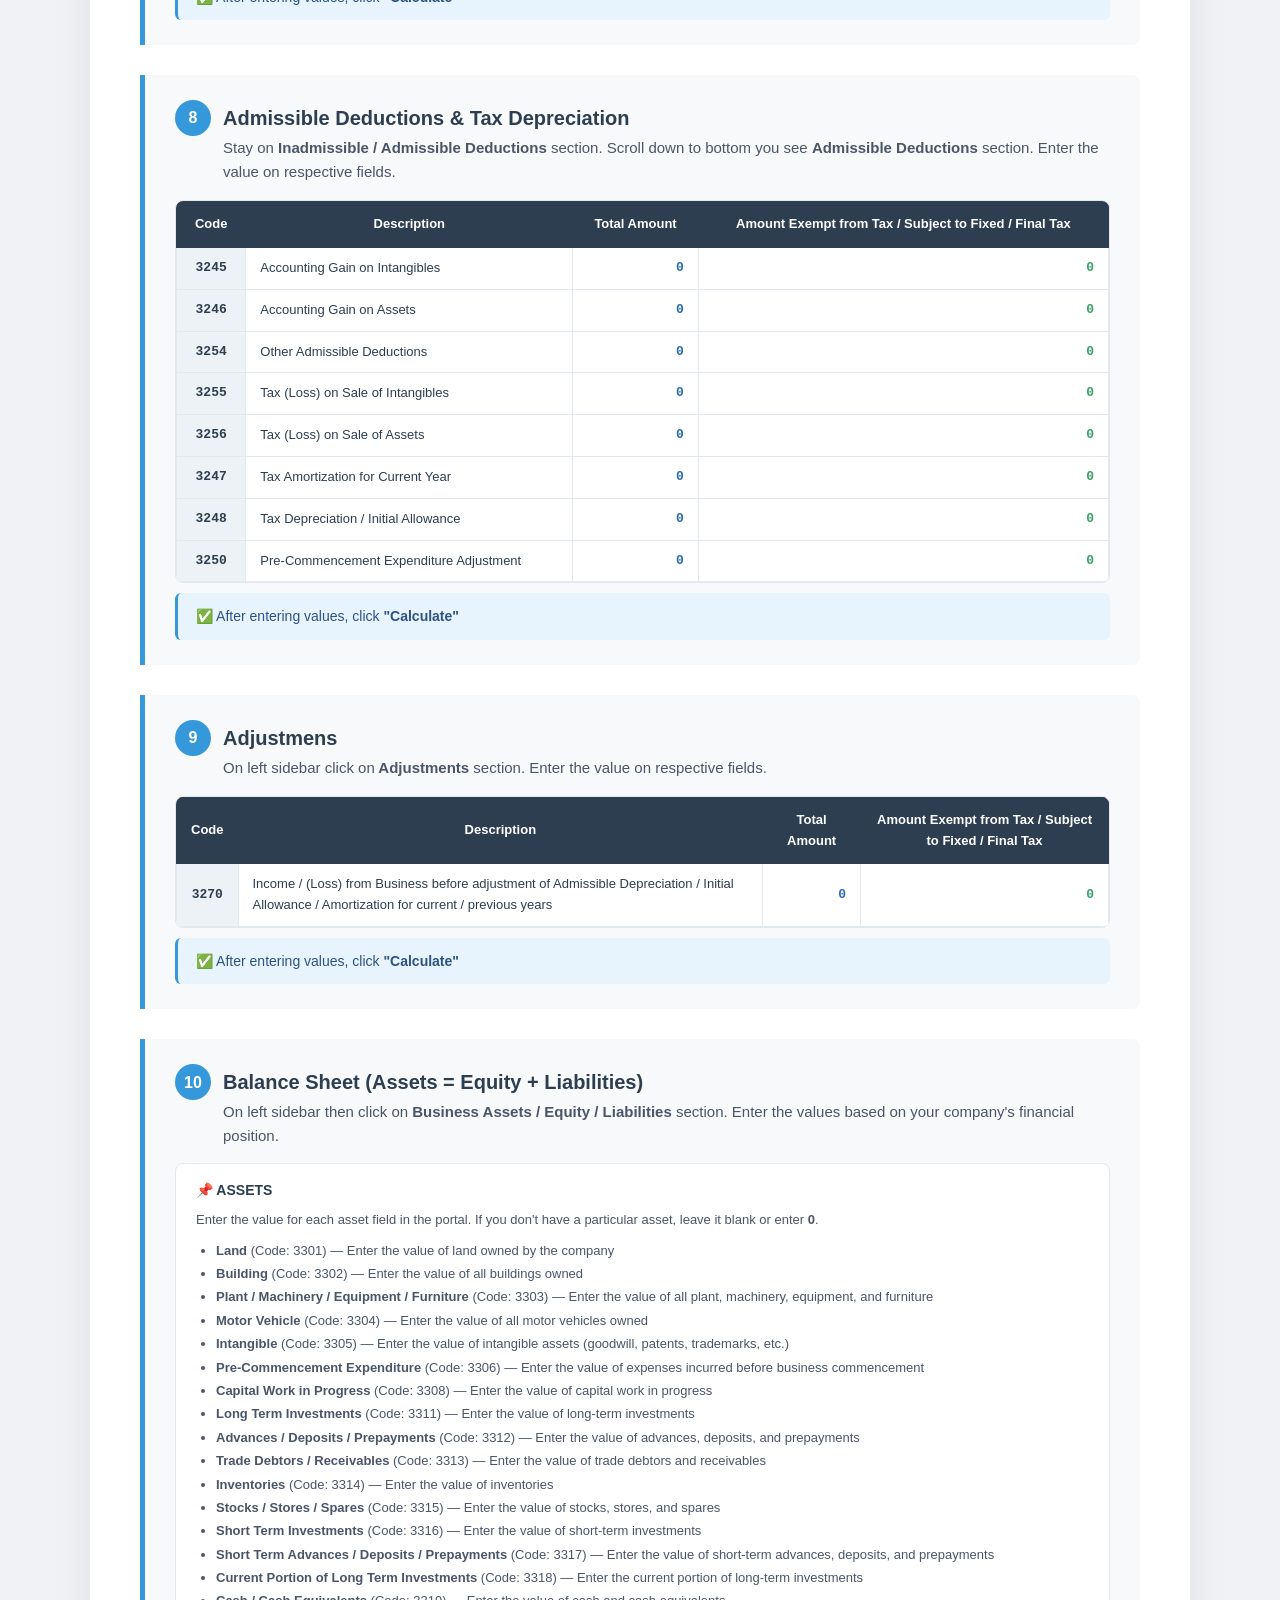
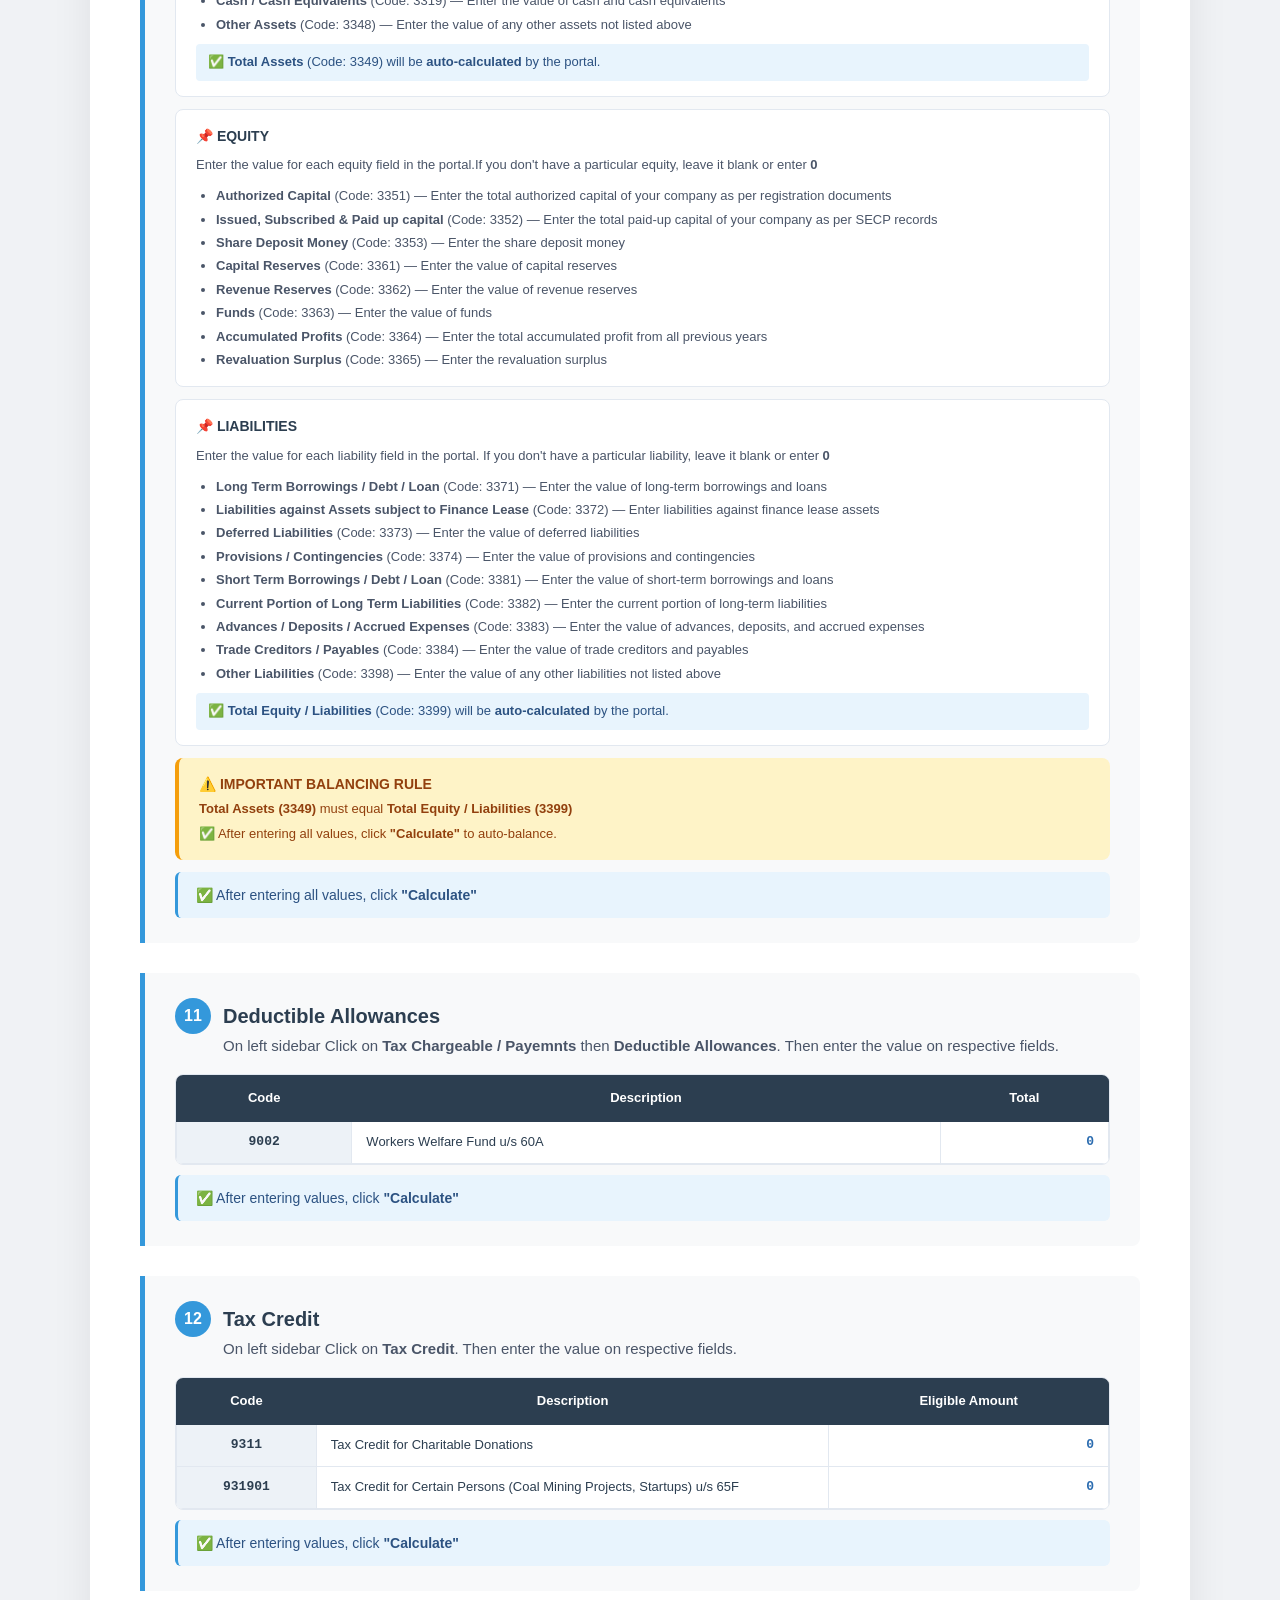
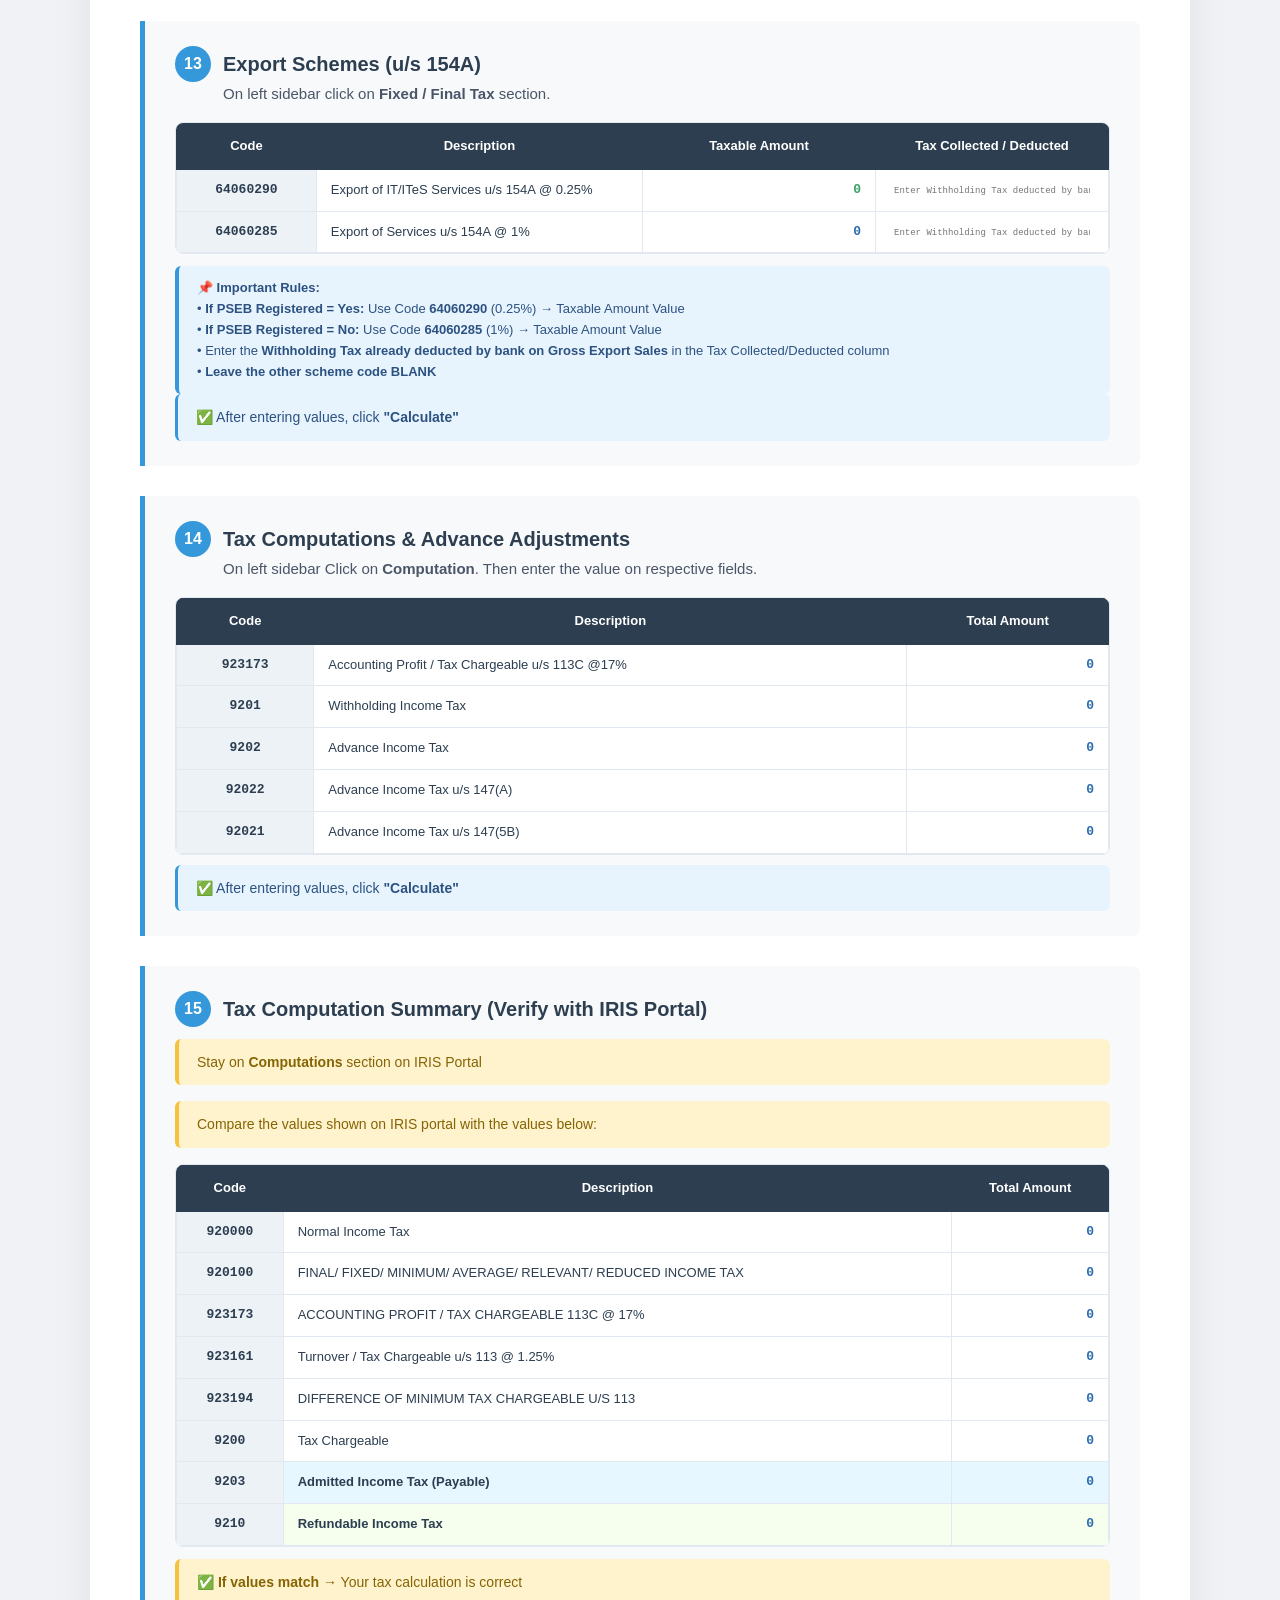
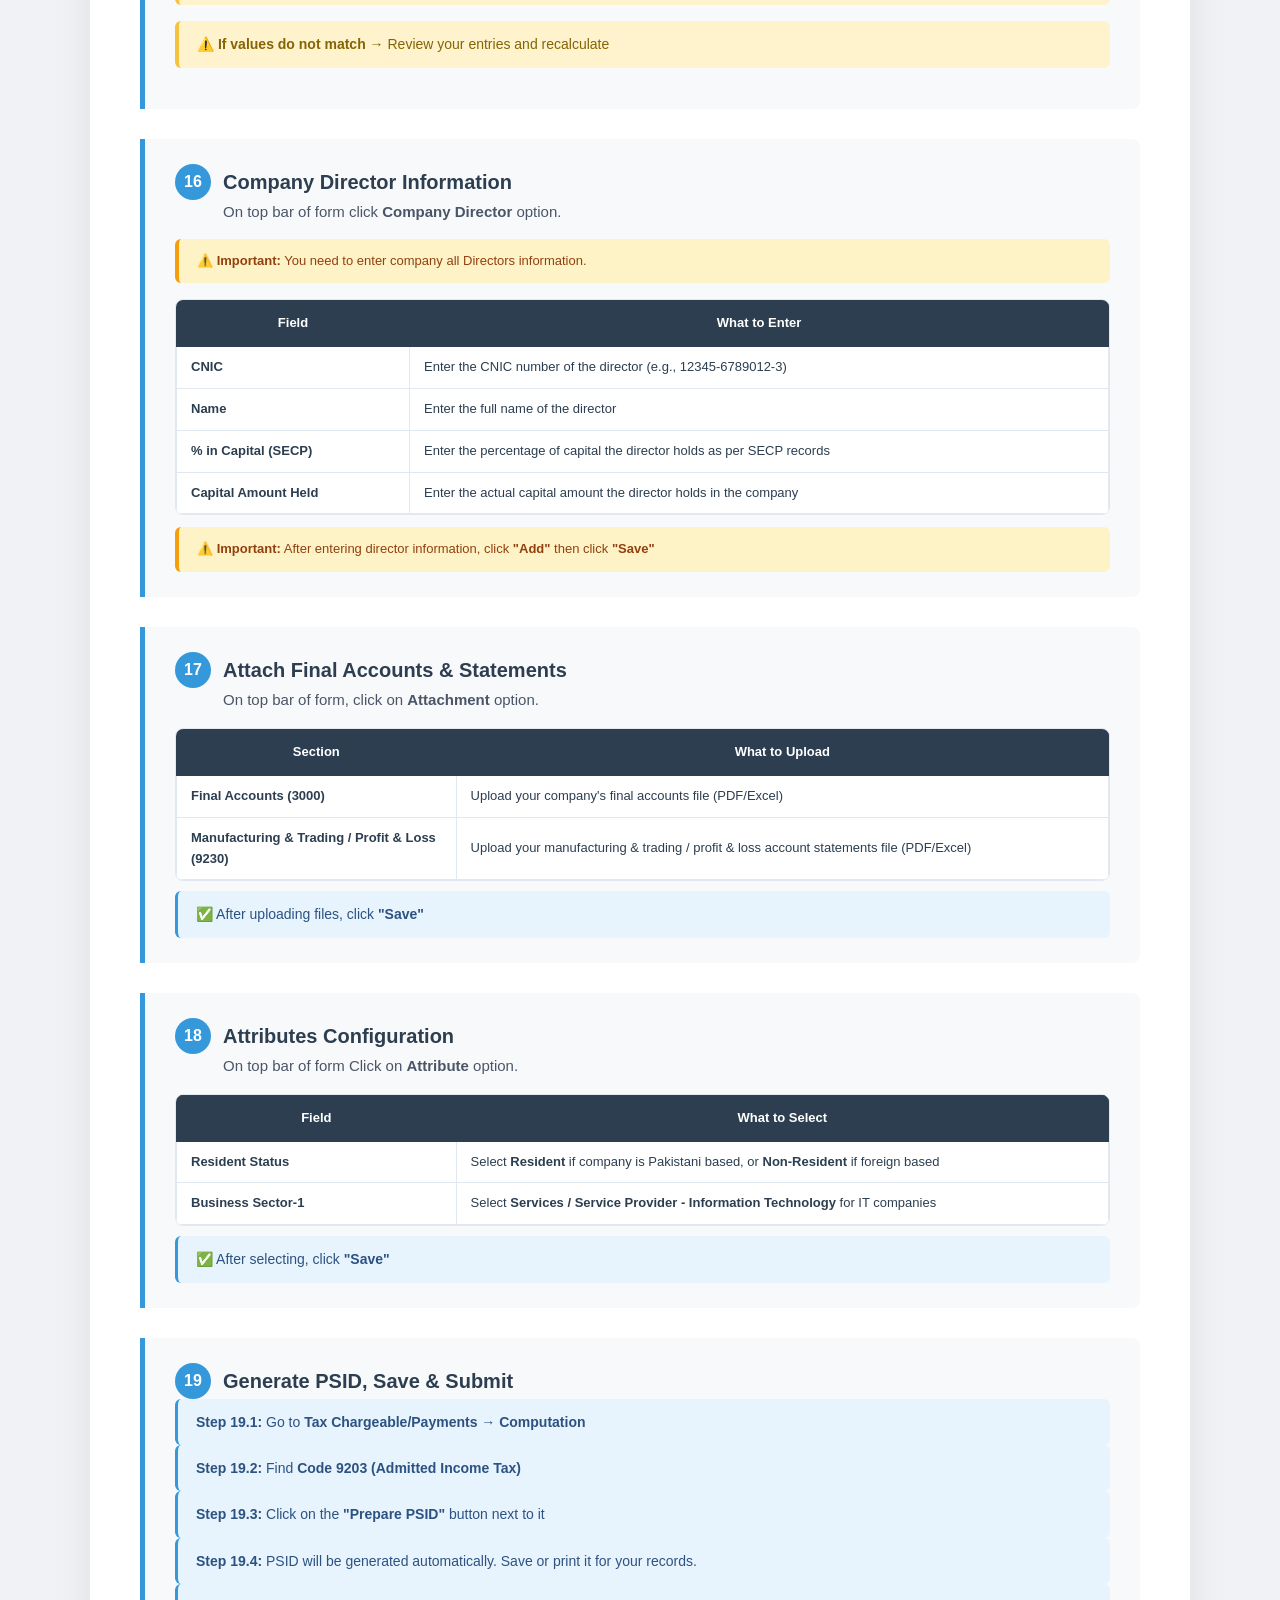
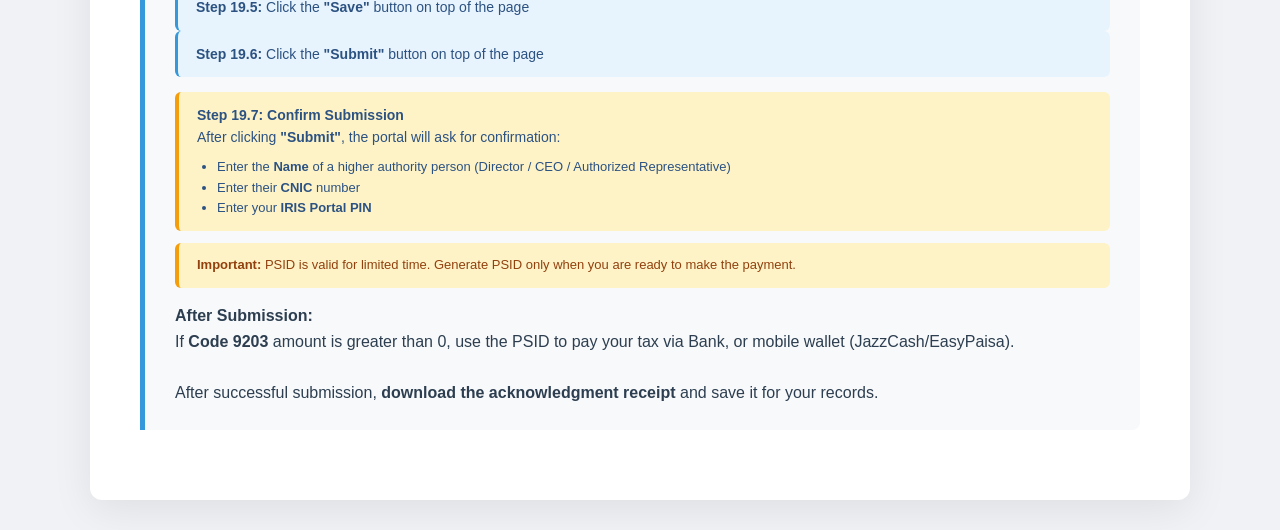
==== commit 1f4a645f: "Remove Comment out code and Add D column formulas and add Step 9" ====
--- a/tax-filing-guide.html
+++ b/tax-filing-guide.html
@@ -180,7 +180,7 @@
           <span class="step-number">3</span> Select Return Type
         </div>
         <div class="instruction">
-          Click on <strong>"Income Tax Return"</strong> → then
+          Click on <strong>"Income Tax Return"</strong> → then write
           <strong>01-JUL-2024 - 30-JUN-2025</strong>
         </div>
       </div>
@@ -218,12 +218,6 @@
                 <td class="amount-column" id="guideC5">0</td>
                 <td class="exempt-column" id="guideD5">0</td>
               </tr>
-              <!-- <tr>
-                <td class="code-column">3009</td>
-                <td>Gross Revenue (Total)</td>
-                <td class="amount-column" id="guideC3">0</td>
-                <td class="exempt-column" id="guideD3">0</td>
-              </tr> -->
               <tr>
                 <td class="code-column">3011</td>
                 <td>Domestic Commission / Brokerage / Discount</td>
@@ -242,51 +236,39 @@
                 <td class="amount-column" id="guideC11">0</td>
                 <td class="exempt-column" id="guideD11">0</td>
               </tr>
-              <!--  <tr>
-                <td class="code-column">3019</td>
-                <td>Selling Expenses (Total)</td>
-                <td class="amount-column" id="guideC8">0</td>
-                <td class="exempt-column" id="guideD8">0</td>
-              </tr> -->
-              <!--  <tr>
-                <td class="code-column">3029</td>
-                <td>Net Revenue</td>
-                <td class="amount-column" id="guideC13">0</td>
-                <td class="exempt-column" id="guideD13">0</td>
-              </tr> -->
               <tr>
                 <td class="code-column">3071</td>
-                <td>Salaries / Wages (Direct)</td>
+                <td>Salaries / Wages</td>
                 <td class="amount-column" id="guideC17">0</td>
                 <td class="exempt-column" id="guideD17">0</td>
               </tr>
               <tr>
                 <td class="code-column">3073</td>
-                <td>Power (Direct)</td>
+                <td>Power</td>
                 <td class="amount-column" id="guideC18">0</td>
                 <td class="exempt-column" id="guideD18">0</td>
               </tr>
               <tr>
                 <td class="code-column">3074</td>
-                <td>Gas (Direct)</td>
+                <td>Gas</td>
                 <td class="amount-column" id="guideC19">0</td>
                 <td class="exempt-column" id="guideD19">0</td>
               </tr>
               <tr>
                 <td class="code-column">3077</td>
-                <td>Repair / Maintenance (Direct)</td>
+                <td>Repair / Maintenance</td>
                 <td class="amount-column" id="guideC20">0</td>
                 <td class="exempt-column" id="guideD20">0</td>
               </tr>
               <tr>
                 <td class="code-column">3080</td>
-                <td>Insurance (Direct)</td>
+                <td>Insurance</td>
                 <td class="amount-column" id="guideC21">0</td>
                 <td class="exempt-column" id="guideD21">0</td>
               </tr>
               <tr>
                 <td class="code-column">3081</td>
-                <td>Royalty (Direct)</td>
+                <td>Royalty</td>
                 <td class="amount-column" id="guideC22">0</td>
                 <td class="exempt-column" id="guideD22">0</td>
               </tr>
@@ -298,28 +280,16 @@
               </tr>
               <tr>
                 <td class="code-column">3087</td>
-                <td>Accounting Amortisation (Direct)</td>
+                <td>Accounting Amortisation</td>
                 <td class="amount-column" id="guideC24">0</td>
                 <td class="exempt-column" id="guideD24">0</td>
               </tr>
               <tr>
                 <td class="code-column">3088</td>
-                <td>Accounting Depreciation (Direct)</td>
+                <td>Accounting Depreciation</td>
                 <td class="amount-column" id="guideC25">0</td>
                 <td class="exempt-column" id="guideD25">0</td>
               </tr>
-              <!--   <tr>
-                <td class="code-column">3030</td>
-                <td>Cost of Sales / Services (Total)</td>
-                <td class="amount-column" id="guideC15">0</td>
-                <td class="exempt-column" id="guideD15">0</td>
-              </tr> -->
-              <!-- <tr>
-                <td class="code-column">3100</td>
-                <td>Gross Profit / (Loss)</td>
-                <td class="amount-column" id="guideC26">0</td>
-                <td class="exempt-column" id="guideD26">0</td>
-              </tr> -->
             </tbody>
           </table>
         </div>
@@ -362,13 +332,13 @@
               </tr>
               <tr>
                 <td class="code-column">3106</td>
-                <td>Profit on Debt (Other Revenues)</td>
+                <td>Profit on Debt</td>
                 <td class="amount-column" id="guideC60">0</td>
                 <td class="exempt-column" id="guideD60">0</td>
               </tr>
               <tr>
                 <td class="code-column">3107</td>
-                <td>Royalty (Other Revenues)</td>
+                <td>Royalty</td>
                 <td class="amount-column" id="guideC61">0</td>
                 <td class="exempt-column" id="guideD61">0</td>
               </tr>
@@ -392,22 +362,10 @@
               </tr>
               <tr>
                 <td class="code-column">3128</td>
-                <td>Others (Other Revenues)</td>
+                <td>Others</td>
                 <td class="amount-column" id="guideC65">0</td>
                 <td class="exempt-column" id="guideD65">0</td>
               </tr>
-              <!--  <tr>
-                <td class="code-column">3129</td>
-                <td>Add: Other Revenues (Total)</td>
-                <td class="amount-column" id="guideC56">0</td>
-                <td class="exempt-column" id="guideD56">0</td>
-              </tr> -->
-              <!--  <tr>
-                <td class="code-column">3200</td>
-                <td>Accounting Profit / (Loss)</td>
-                <td class="amount-column" id="guideC66">0</td>
-                <td class="exempt-column" id="guideD66">0</td>
-              </tr> -->
             </tbody>
           </table>
         </div>
@@ -453,7 +411,7 @@
               </tr>
               <tr>
                 <td class="code-column">3154</td>
-                <td>Salaries / Wages / Perquisites (Indirect)</td>
+                <td>Salaries / Wages / Perquisites</td>
                 <td class="amount-column" id="guideC31">0</td>
                 <td class="exempt-column" id="guideD31">0</td>
               </tr>
@@ -465,7 +423,7 @@
               </tr>
               <tr>
                 <td class="code-column">3158</td>
-                <td>Electricity / Water / Gas (Indirect)</td>
+                <td>Electricity / Water / Gas</td>
                 <td class="amount-column" id="guideC33">0</td>
                 <td class="exempt-column" id="guideD33">0</td>
               </tr>
@@ -477,7 +435,7 @@
               </tr>
               <tr>
                 <td class="code-column">3165</td>
-                <td>Repair / Maintenance (Indirect)</td>
+                <td>Repair / Maintenance</td>
                 <td class="amount-column" id="guideC35">0</td>
                 <td class="exempt-column" id="guideD35">0</td>
               </tr>
@@ -495,7 +453,7 @@
               </tr>
               <tr>
                 <td class="code-column">3170</td>
-                <td>Insurance (Indirect)</td>
+                <td>Insurance</td>
                 <td class="amount-column" id="guideC38">0</td>
                 <td class="exempt-column" id="guideD38">0</td>
               </tr>
@@ -519,7 +477,7 @@
               </tr>
               <tr>
                 <td class="code-column">3178</td>
-                <td>Brokerage / Commission (Indirect)</td>
+                <td>Brokerage / Commission</td>
                 <td class="amount-column" id="guideC42">0</td>
                 <td class="exempt-column" id="guideD42">0</td>
               </tr>
@@ -585,22 +543,16 @@
               </tr>
               <tr>
                 <td class="code-column">3197</td>
-                <td>Accounting Amortization (Indirect)</td>
+                <td>Accounting Amortization</td>
                 <td class="amount-column" id="guideC53">0</td>
                 <td class="exempt-column" id="guideD53">0</td>
               </tr>
               <tr>
                 <td class="code-column">3198</td>
-                <td>Accounting Depreciation (Indirect)</td>
+                <td>Accounting Depreciation</td>
                 <td class="amount-column" id="guideC54">0</td>
                 <td class="exempt-column" id="guideD54">0</td>
               </tr>
-              <!--  <tr>
-                <td class="code-column">3199</td>
-                <td>Management &amp; Selling Expenses (Total)</td>
-                <td class="amount-column" id="guideC28">0</td>
-                <td class="exempt-column" id="guideD28">0</td>
-              </tr> -->
             </tbody>
           </table>
         </div>
@@ -780,12 +732,6 @@
                 <td class="amount-column" id="guideC93">0</td>
                 <td class="exempt-column" id="guideD93">0</td>
               </tr>
-              <!-- <tr>
-                <td class="code-column">3239</td>
-                <td>Inadmissible Deductions (Total)</td>
-                <td class="amount-column" id="guideC68">0</td>
-                <td class="exempt-column" id="guideD68">0</td>
-              </tr> -->
             </tbody>
           </table>
         </div>
@@ -819,13 +765,13 @@
             <tbody>
               <tr>
                 <td class="code-column">3245</td>
-                <td>Accounting Gain on Intangibles (Admissible)</td>
+                <td>Accounting Gain on Intangibles</td>
                 <td class="amount-column" id="guideC102">0</td>
                 <td class="exempt-column" id="guideD102">0</td>
               </tr>
               <tr>
                 <td class="code-column">3246</td>
-                <td>Accounting Gain on Assets (Admissible)</td>
+                <td>Accounting Gain on Assets</td>
                 <td class="amount-column" id="guideC103">0</td>
                 <td class="exempt-column" id="guideD103">0</td>
               </tr>
@@ -847,12 +793,6 @@
                 <td class="amount-column" id="guideC106">0</td>
                 <td class="exempt-column" id="guideD106">0</td>
               </tr>
-              <!-- <tr>
-                <td class="code-column">3270</td>
-                <td>Income Before Depreciation (Subtotal)</td>
-                <td class="amount-column" id="guideC108">0</td>
-                <td class="exempt-column" id="guideD108">0</td>
-              </tr> -->
               <tr>
                 <td class="code-column">3247</td>
                 <td>Tax Amortization for Current Year</td>
@@ -871,18 +811,6 @@
                 <td class="amount-column" id="guideC113">0</td>
                 <td class="exempt-column" id="guideD113">0</td>
               </tr>
-              <!--  <tr>
-                <td class="code-column">3000</td>
-                <td>Income / Loss from Business</td>
-                <td class="amount-column" id="guideC115">0</td>
-                <td class="exempt-column" id="guideD115">0</td>
-              </tr> -->
-              <!--  <tr>
-                <td class="code-column">9000</td>
-                <td>Total Income</td>
-                <td class="amount-column" id="guideC121">0</td>
-                <td class="exempt-column" id="guideD121">0</td>
-              </tr> -->
             </tbody>
           </table>
         </div>
@@ -893,7 +821,45 @@
       <!-- ================= Step 9 ================= -->
       <div class="step">
         <div class="step-title">
-          <span class="step-number">9</span>
+          <span class="step-number">9</span> Adjustmens
+        </div>
+        <div class="step-description">
+          On left sidebar click on<strong> Adjustments</strong> section. Enter
+          the value on respective fields.
+        </div>
+
+        <div class="table-wrap">
+          <table class="guide-table">
+            <thead>
+              <tr>
+                <th>Code</th>
+                <th>Description</th>
+                <th>Total Amount</th>
+                <th>Amount Exempt from Tax / Subject to Fixed / Final Tax</th>
+              </tr>
+            </thead>
+            <tbody>
+              <tr>
+                <td class="code-column">3270</td>
+                <td>
+                  Income / (Loss) from Business before adjustment of Admissible
+                  Depreciation / Initial Allowance / Amortization for current /
+                  previous years
+                </td>
+                <td class="amount-column" id="guideC108">0</td>
+                <td class="exempt-column" id="guideD108">0</td>
+              </tr>
+            </tbody>
+          </table>
+        </div>
+        <div class="special-instruction">
+          ✅ After entering values, click <strong>"Calculate"</strong>
+        </div>
+      </div>
+      <!-- ================= Step 10 ================= -->
+      <div class="step">
+        <div class="step-title">
+          <span class="step-number">10</span>
           Balance Sheet (Assets = Equity + Liabilities)
         </div>
         <div class="step-description">
@@ -1209,10 +1175,10 @@
           ✅ After entering all values, click <strong>"Calculate"</strong>
         </div>
       </div>
-      <!-- ================= Step 10 ================= -->
+      <!-- ================= Step 11 ================= -->
       <div class="step">
         <div class="step-title">
-          <span class="step-number">10</span> Deductible Allowances
+          <span class="step-number">11</span> Deductible Allowances
         </div>
         <div class="step-description">
           On left sidebar Click on
@@ -1236,18 +1202,6 @@
                 <td>Workers Welfare Fund u/s 60A</td>
                 <td class="amount-column" id="guideC124">0</td>
               </tr>
-              <!--  <tr>
-                <td class="code-column">9009</td>
-                <td>Deductible Allowances (Total)</td>
-                <td class="amount-column" id="guideC123">0</td>
-                <td class="exempt-column" id="guideD123">0</td>
-              </tr> -->
-              <!--  <tr>
-                <td class="code-column">9100</td>
-                <td>Taxable Income</td>
-                <td class="amount-column" id="guideC126">0</td>
-                <td class="exempt-column" id="guideD126">0</td>
-              </tr> -->
             </tbody>
           </table>
         </div>
@@ -1255,10 +1209,10 @@
           ✅ After entering values, click <strong>"Calculate"</strong>
         </div>
       </div>
-      <!-- ================= Step 11 ================= -->
+      <!-- ================= Step 12 ================= -->
       <div class="step">
         <div class="step-title">
-          <span class="step-number">11</span>
+          <span class="step-number">12</span>
           Tax Credit
         </div>
         <div class="step-description">
@@ -1297,10 +1251,10 @@
           ✅ After entering values, click <strong>"Calculate"</strong>
         </div>
       </div>
-      <!-- ================= Step 12 ================= -->
+      <!-- ================= Step 13 ================= -->
       <div class="step">
         <div class="step-title">
-          <span class="step-number">12</span>
+          <span class="step-number">13</span>
           Export Schemes (u/s 154A)
         </div>
         <div class="step-description">
@@ -1398,10 +1352,10 @@
           ✅ After entering values, click <strong>"Calculate"</strong>
         </div>
       </div>
-      <!-- ================= Step 13 ================= -->
+      <!-- ================= Step 14 ================= -->
       <div class="step">
         <div class="step-title">
-          <span class="step-number">13</span> Tax Computations &amp; Advance
+          <span class="step-number">14</span> Tax Computations &amp; Advance
           Adjustments
         </div>
         <div class="step-description">
@@ -1451,10 +1405,10 @@
           ✅ After entering values, click <strong>"Calculate"</strong>
         </div>
       </div>
-      <!-- ================= Step 14 ================= -->
+      <!-- ================= Step 15 ================= -->
       <div class="step">
         <div class="step-title">
-          <span class="step-number">14</span>Tax Computation Summary (Verify
+          <span class="step-number">15</span>Tax Computation Summary (Verify
           with IRIS Portal)
         </div>
         <div class="instruction">
@@ -1527,10 +1481,10 @@
           recalculate
         </div>
       </div>
-      <!-- ================= Step 15 ================= -->
+      <!-- ================= Step 16 ================= -->
       <div class="step">
         <div class="step-title">
-          <span class="step-number">15</span>
+          <span class="step-number">16</span>
           Company Director Information
         </div>
         <div class="step-description">
@@ -1583,10 +1537,10 @@
           click <strong>"Add"</strong> then click <strong>"Save"</strong>
         </div>
       </div>
-      <!-- ================= Step 16 ================= -->
+      <!-- ================= Step 17 ================= -->
       <div class="step">
         <div class="step-title">
-          <span class="step-number">16</span>
+          <span class="step-number">17</span>
           Attach Final Accounts &amp; Statements
         </div>
         <div class="step-description">
@@ -1626,10 +1580,10 @@
           ✅ After uploading files, click <strong>"Save"</strong>
         </div>
       </div>
-      <!-- ================= Step 17 ================= -->
+      <!-- ================= Step 18 ================= -->
       <div class="step">
         <div class="step-title">
-          <span class="step-number">17</span>
+          <span class="step-number">18</span>
           Attributes Configuration
         </div>
         <div class="step-description">
@@ -1672,156 +1626,79 @@
           ✅ After selecting, click <strong>"Save"</strong>
         </div>
       </div>
+      <!-- ================= Step 19 ================= -->
+      <div class="step">
+        <div class="step-title">
+          <span class="step-number">19</span> Generate PSID, Save & Submit
+        </div>
+
+        <div class="special-instruction">
+          <strong>Step 19.1:</strong> Go to
+          <strong>Tax Chargeable/Payments → Computation</strong>
+        </div>
+        <div class="special-instruction">
+          <strong>Step 19.2:</strong> Find
+          <strong>Code 9203 (Admitted Income Tax)</strong>
+        </div>
+        <div class="special-instruction">
+          <strong>Step 19.3:</strong> Click on the
+          <strong>"Prepare PSID"</strong> button next to it
+        </div>
+        <div class="special-instruction">
+          <strong>Step 19.4:</strong> PSID will be generated automatically. Save
+          or print it for your records.
+        </div>
+        <div class="special-instruction">
+          <strong>Step 19.5:</strong> Click the <strong>"Save"</strong> button
+          on top of the page
+        </div>
+        <div class="special-instruction">
+          <strong>Step 19.6:</strong> Click the <strong>"Submit"</strong> button
+          on top of the page
+        </div>
+
+        <!-- NEW: Confirmation Step -->
+        <div
+          class="special-instruction"
+          style="
+            background: #fef3c7;
+            border-left: 4px solid #f59e0b;
+            margin-top: 15px;
+          "
+        >
+          <strong>Step 19.7: Confirm Submission</strong><br />
+          After clicking <strong>"Submit"</strong>, the portal will ask for
+          confirmation:
+          <ul style="margin: 8px 0 0 20px; font-size: 13px">
+            <li>
+              Enter the <strong>Name</strong> of a higher authority person
+              (Director / CEO / Authorized Representative)
+            </li>
+            <li>Enter their <strong>CNIC</strong> number</li>
+            <li>Enter your <strong>IRIS Portal PIN</strong></li>
+          </ul>
+        </div>
+
+        <div
+          class="warning-note"
+          style="background: #fef3c7; border-left: 4px solid #f59e0b"
+        >
+          <strong>Important:</strong> PSID is valid for limited time. Generate
+          PSID only when you are ready to make the payment.
+        </div>
+
+        <div class="unreconciled-zero" style="margin-top: 15px">
+          <strong>After Submission:</strong><br />
+          If <strong>Code 9203</strong> amount is greater than 0, use the PSID
+          to pay your tax via Bank, or mobile wallet (JazzCash/EasyPaisa).
+          <br /><br />
+          After successful submission,
+          <strong>download the acknowledgment receipt</strong>
+          and save it for your records.
+        </div>
+      </div>
     </div>
-
-    <!--  <script>
-      let dataReceived = false; // Flag to prevent duplicate processing
-      window.addEventListener("message", function (event) {
-        // Ensure the message is the one we're expecting and hasn't been processed
-        if (
-          event.data &&
-          event.data.type === "POPULATE_FBR_GUIDE" &&
-          !dataReceived
-        ) {
-          console.log(
-            "⚡ Target Guide received transactional payload data arrays:",
-            event.data.payload,
-          );
-          dataReceived = true; // Set flag to true
-          const engineData = event.data.payload;
-
-          // Directly handle string values for D6 and C142
-          document.getElementById("guideD6").textContent =
-            engineData["D6"] || "No";
-          document.getElementById("guideC142").textContent =
-            engineData["C142"] || "No";
-
-          // Automated dynamic cells matching matrix loop
-          for (let i = 1; i <= 160; i++) {
-            // Skip rows that are handled manually
-            if (i === 6 || i === 142) continue;
-
-            // Populate C columns
-            const elC = document.getElementById(`guideC${i}`);
-            if (elC) {
-              let valC = parseFloat(engineData[`C${i}`]) || 0;
-              elC.textContent = Math.round(valC).toLocaleString("en-US");
-            }
-            // Populate D columns
-            const elD = document.getElementById(`guideD${i}`);
-            if (elD) {
-              let valD = parseFloat(engineData[`D${i}`]) || 0;
-              elD.textContent =
-                valD !== 0 ? Math.round(valD).toLocaleString("en-US") : "0";
-            }
-            // Populate E columns
-            const elE = document.getElementById(`guideE${i}`);
-            if (elE) {
-              let valE = parseFloat(engineData[`E${i}`]) || 0;
-              elE.textContent = Math.round(valE).toLocaleString("en-US");
-            }
-          }
-          console.log(
-            "✅ Guide structural translation layers populated instantly.",
-          );
-
-          // Send acknowledgment back to the parent window
-          if (event.source) {
-            event.source.postMessage({ type: "DATA_RECEIVED" }, event.origin);
-          }
-        }
-      });
-      window.addEventListener("message", function (event) {
-  if (
-    event.data &&
-    event.data.type === "POPULATE_FBR_GUIDE" &&
-    !dataReceived
-  ) {
-    console.log("⚡ Target Guide received transactional payload data arrays:", event.data.payload);
-    dataReceived = true;
-    const engineData = event.data.payload;
-
-    // Directly handle string values for D6 and C142
-    document.getElementById("guideD6").textContent = engineData["D6"] || "No";
-    document.getElementById("guideC142").textContent = engineData["C142"] || "No";
-
-    // Automated dynamic cells matching matrix loop
-    for (let i = 1; i <= 160; i++) {
-      if (i === 6 || i === 142) continue;
-
-      const elC = document.getElementById(`guideC${i}`);
-      if (elC) {
-        let valC = parseFloat(engineData[`C${i}`]) || 0;
-        elC.textContent = Math.round(valC).toLocaleString("en-US");
-      }
-      const elD = document.getElementById(`guideD${i}`);
-      if (elD) {
-        let valD = parseFloat(engineData[`D${i}`]) || 0;
-        elD.textContent = valD !== 0 ? Math.round(valD).toLocaleString("en-US") : "0";
-      }
-      const elE = document.getElementById(`guideE${i}`);
-      if (elE) {
-        let valE = parseFloat(engineData[`E${i}`]) || 0;
-        elE.textContent = Math.round(valE).toLocaleString("en-US");
-      }
-    }
-
-    // ============================================================
-    // STEP 19: Export Schemes - Auto-fill based on PSEB status
-    // ============================================================
-    var psebStatus = engineData["D6"] || "No";
-    var exportSales = parseFloat(engineData["C5"]) || 0;
-
-    console.log('📌 PSEB Status (D6):', psebStatus);
-    console.log('📌 Export Sales (C5):', exportSales);
-
-    var el64060290 = document.getElementById('guide64060290');
-    var el64060285 = document.getElementById('guide64060285');
-
-    function formatNumber(num) {
-      if (num === null || num === undefined || isNaN(num)) return '0';
-      return Math.round(num).toLocaleString('en-US');
-    }
-
-    if (psebStatus === 'Yes') {
-      if (el64060290) {
-        el64060290.textContent = formatNumber(exportSales);
-        el64060290.style.color = '#38a169';
-        el64060290.style.fontWeight = 'bold';
-      }
-      if (el64060285) {
-        el64060285.textContent = '0';
-        el64060285.style.color = '#999';
-        el64060285.style.fontWeight = 'normal';
-      }
-      console.log('✅ PSEB = Yes: 64060290 filled with', formatNumber(exportSales));
-    } else {
-      if (el64060285) {
-        el64060285.textContent = formatNumber(exportSales);
-        el64060285.style.color = '#38a169';
-        el64060285.style.fontWeight = 'bold';
-      }
-      if (el64060290) {
-        el64060290.textContent = '0';
-        el64060290.style.color = '#999';
-        el64060290.style.fontWeight = 'normal';
-      }
-      console.log('✅ PSEB = No: 64060285 filled with', formatNumber(exportSales));
-    }
-    // ============================================================
-
-    console.log("✅ Guide structural translation layers populated instantly.");
-
-    // Send acknowledgment back to the parent window
-    // Comment this if running on file:// protocol
-    if (event.source && event.origin !== 'null') {
-      event.source.postMessage({ type: "DATA_RECEIVED" }, event.origin);
-    }
-  }
-});
-    </script> -->
-
-    <!--    <script>
+    <script>
       let dataReceived = false;
       window.addEventListener("message", function (event) {
         if (
@@ -1836,13 +1713,9 @@
           dataReceived = true;
           const engineData = event.data.payload;
 
-          // Directly handle string values for D6 and C142
-          document.getElementById("guideD6").textContent =
-            engineData["D6"] || "No";
-          document.getElementById("guideC142").textContent =
-            engineData["C142"] || "No";
-
-          // Automated dynamic cells matching matrix loop
+          // ============================================================
+          // DYNAMIC CELLS (C, D, E columns)
+          // ============================================================
           for (let i = 1; i <= 160; i++) {
             if (i === 6 || i === 142) continue;
 
@@ -1912,149 +1785,6 @@
               formatNumber(exportSales),
             );
           }
-          // ============================================================
-
-          console.log(
-            "✅ Guide structural translation layers populated instantly.",
-          );
-
-          // ============================================================
-          // COMMENT THIS LINE IF RUNNING ON file:// PROTOCOL
-          // ============================================================
-          // event.source.postMessage({ type: "DATA_RECEIVED" }, event.origin);
-          // ============================================================
-        }
-
-        // ============================================================
-// ============================================================
-// STEP 16: Tax Credit - Auto-fill 931901 based on Startup status
-// ============================================================
-
-var startupStatus = engineData["C142"] || "No";
-var taxChargeable = parseFloat(engineData["E128"]) || 0;
-
-console.log('📌 Startup Status (C142):', startupStatus);
-console.log('📌 Tax Chargeable (E128):', taxChargeable);
-
-var el931901 = document.getElementById('guide931901');
-
-function formatNumber(num) {
-  if (num === null || num === undefined || isNaN(num)) return '0';
-  return Math.round(num).toLocaleString('en-US');
-}
-
-if (el931901) {
-  if (startupStatus === 'Yes') {
-    el931901.textContent = formatNumber(taxChargeable);
-    el931901.style.color = '#38a169';
-    el931901.style.fontWeight = 'bold';
-    console.log('✅ Startup = Yes: 931901 filled with', formatNumber(taxChargeable));
-  } else {
-    el931901.textContent = '0';
-    el931901.style.color = '#999';
-    el931901.style.fontWeight = 'normal';
-    console.log('✅ Startup = No: 931901 = 0');
-  }
-}
-      });
-
-     
-    </script> -->
-    <script>
-      let dataReceived = false;
-      window.addEventListener("message", function (event) {
-        if (
-          event.data &&
-          event.data.type === "POPULATE_FBR_GUIDE" &&
-          !dataReceived
-        ) {
-          console.log(
-            "⚡ Target Guide received transactional payload data arrays:",
-            event.data.payload,
-          );
-          dataReceived = true;
-          const engineData = event.data.payload;
-
-          // ============================================================
-          // STEP 0: Pre-Requisites - D6 and C142
-          // ============================================================
-          document.getElementById("guideD6").textContent =
-            engineData["D6"] || "No";
-          document.getElementById("guideC142").textContent =
-            engineData["C142"] || "No";
-
-          // ============================================================
-          // DYNAMIC CELLS (C, D, E columns)
-          // ============================================================
-          for (let i = 1; i <= 160; i++) {
-            if (i === 6 || i === 142) continue;
-
-            const elC = document.getElementById(`guideC${i}`);
-            if (elC) {
-              let valC = parseFloat(engineData[`C${i}`]) || 0;
-              elC.textContent = Math.round(valC).toLocaleString("en-US");
-            }
-            const elD = document.getElementById(`guideD${i}`);
-            if (elD) {
-              let valD = parseFloat(engineData[`D${i}`]) || 0;
-              elD.textContent =
-                valD !== 0 ? Math.round(valD).toLocaleString("en-US") : "0";
-            }
-            const elE = document.getElementById(`guideE${i}`);
-            if (elE) {
-              let valE = parseFloat(engineData[`E${i}`]) || 0;
-              elE.textContent = Math.round(valE).toLocaleString("en-US");
-            }
-          }
-
-          // ============================================================
-          // STEP 19: Export Schemes - Auto-fill based on PSEB status
-          // ============================================================
-          var psebStatus = engineData["D6"] || "No";
-          var exportSales = parseFloat(engineData["C5"]) || 0;
-
-          console.log("📌 PSEB Status (D6):", psebStatus);
-          console.log("📌 Export Sales (C5):", exportSales);
-
-          var el64060290 = document.getElementById("guide64060290");
-          var el64060285 = document.getElementById("guide64060285");
-
-          function formatNumber(num) {
-            if (num === null || num === undefined || isNaN(num)) return "0";
-            return Math.round(num).toLocaleString("en-US");
-          }
-
-          if (psebStatus === "Yes") {
-            if (el64060290) {
-              el64060290.textContent = formatNumber(exportSales);
-              el64060290.style.color = "#38a169";
-              el64060290.style.fontWeight = "bold";
-            }
-            if (el64060285) {
-              el64060285.textContent = "0";
-              el64060285.style.color = "#999";
-              el64060285.style.fontWeight = "normal";
-            }
-            console.log(
-              "✅ PSEB = Yes: 64060290 filled with",
-              formatNumber(exportSales),
-            );
-          } else {
-            if (el64060285) {
-              el64060285.textContent = formatNumber(exportSales);
-              el64060285.style.color = "#38a169";
-              el64060285.style.fontWeight = "bold";
-            }
-            if (el64060290) {
-              el64060290.textContent = "0";
-              el64060290.style.color = "#999";
-              el64060290.style.fontWeight = "normal";
-            }
-            console.log(
-              "✅ PSEB = No: 64060285 filled with",
-              formatNumber(exportSales),
-            );
-          }
 
           // ============================================================
           // STEP 16: Tax Credit - Auto-fill 931901 based on Startup status
@@ -2121,10 +1851,6 @@
           );
 
           // ============================================================
-          // COMMENT THIS LINE IF RUNNING ON file:// PROTOCOL
-          // ============================================================
-          // event.source.postMessage({ type: "DATA_RECEIVED" }, event.origin);
-          // ============================================================
         }
       });
     </script>
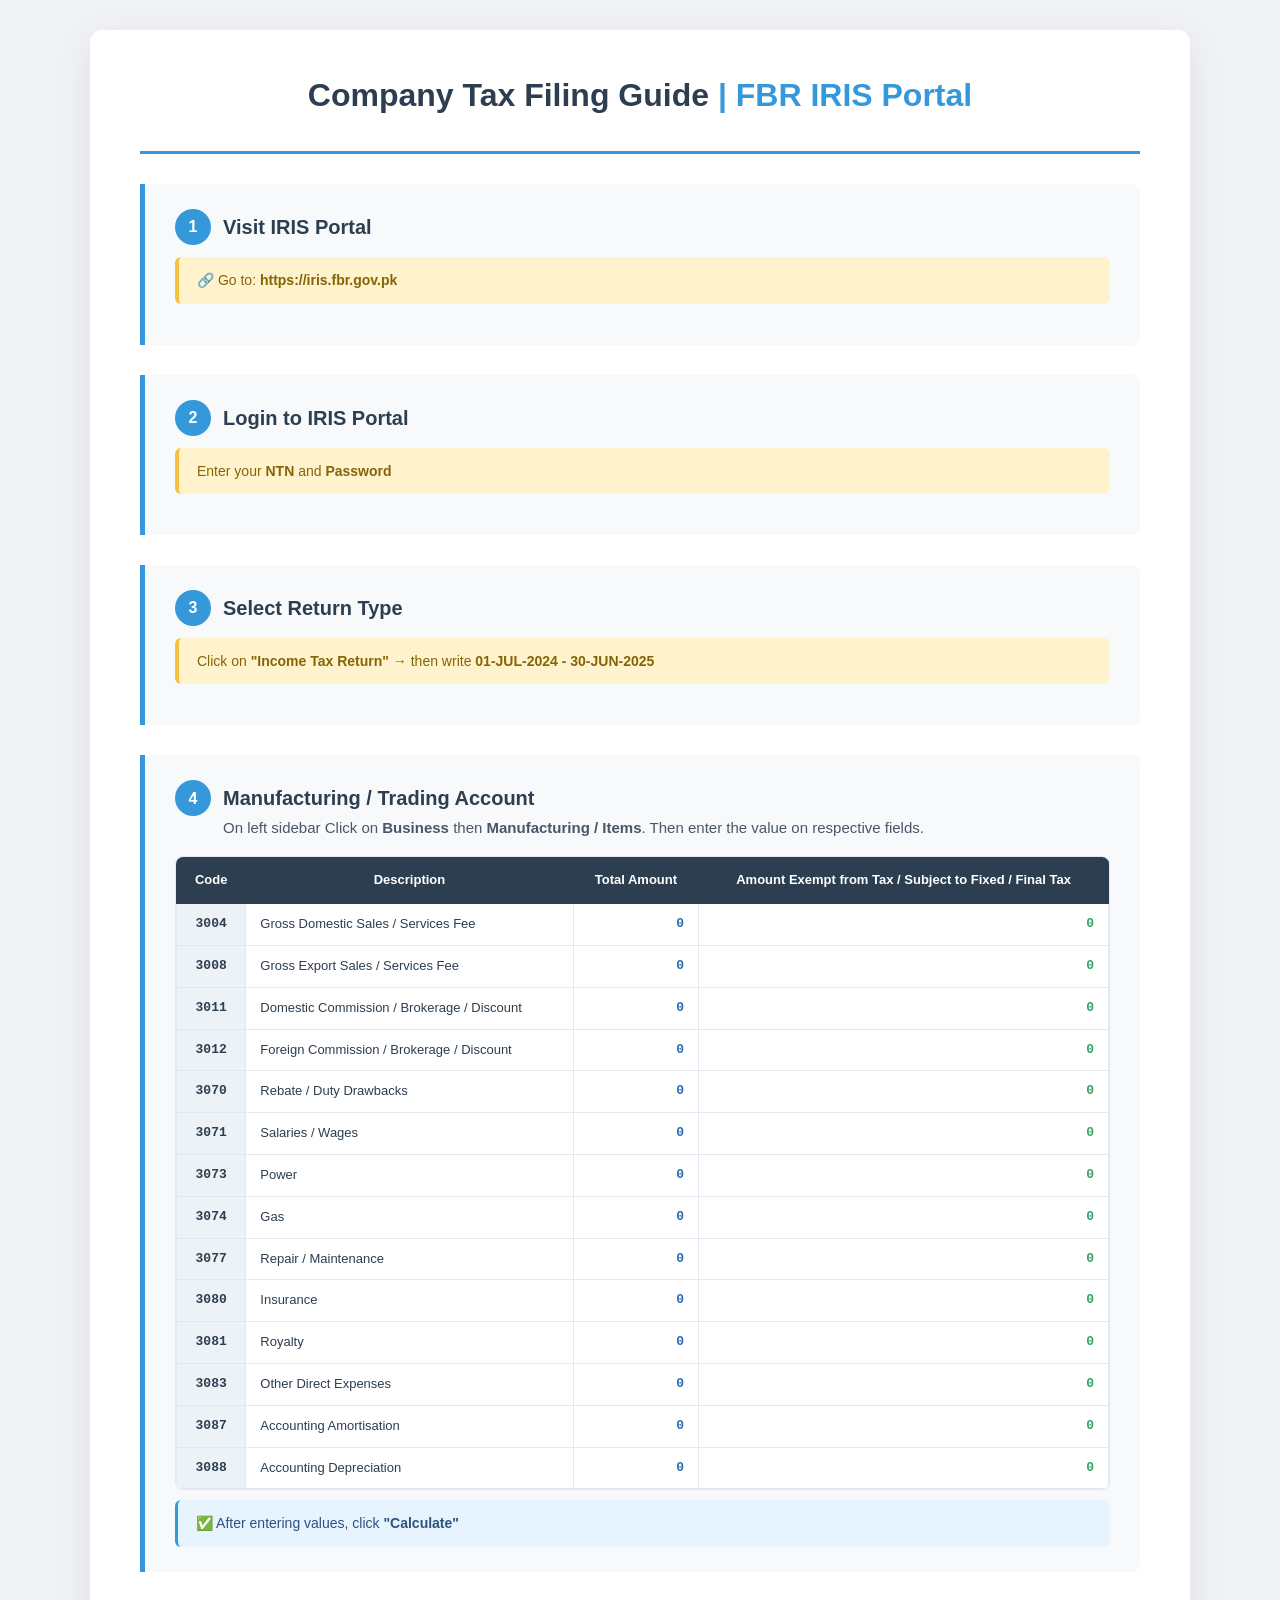
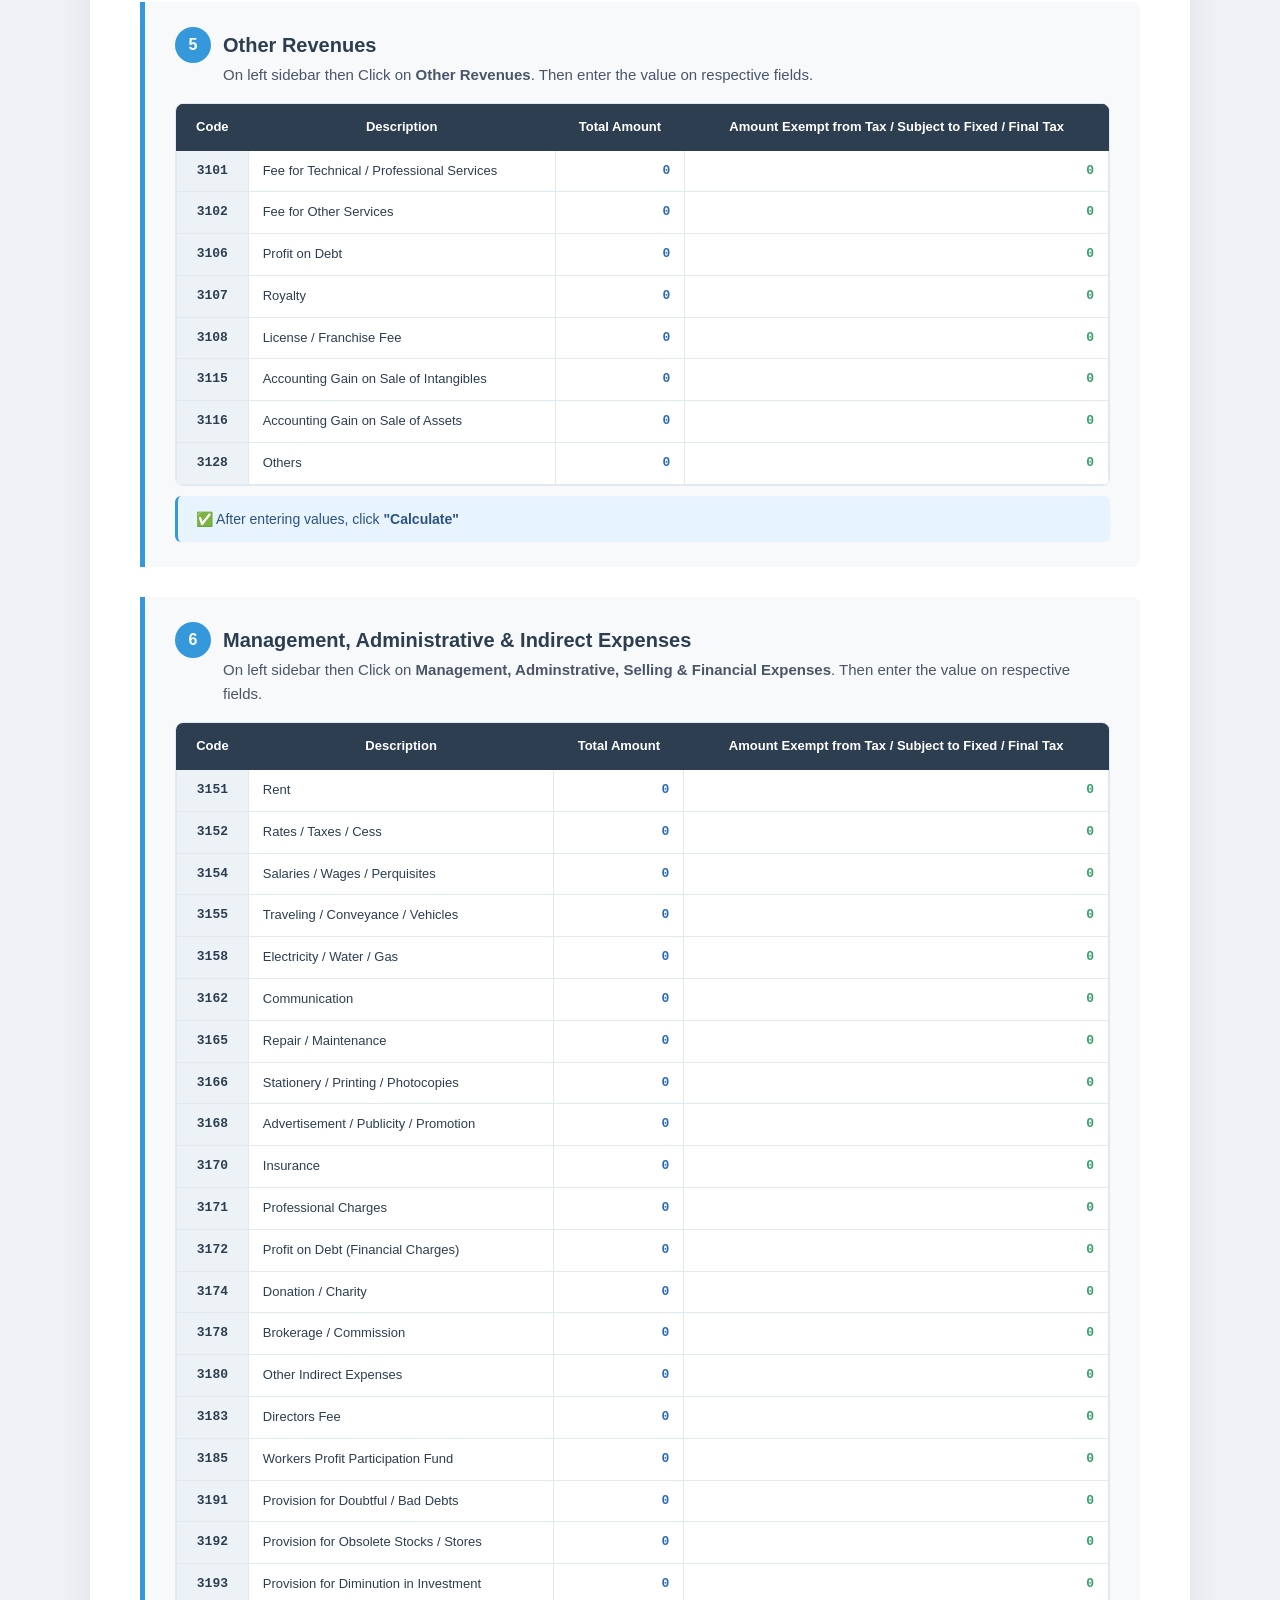
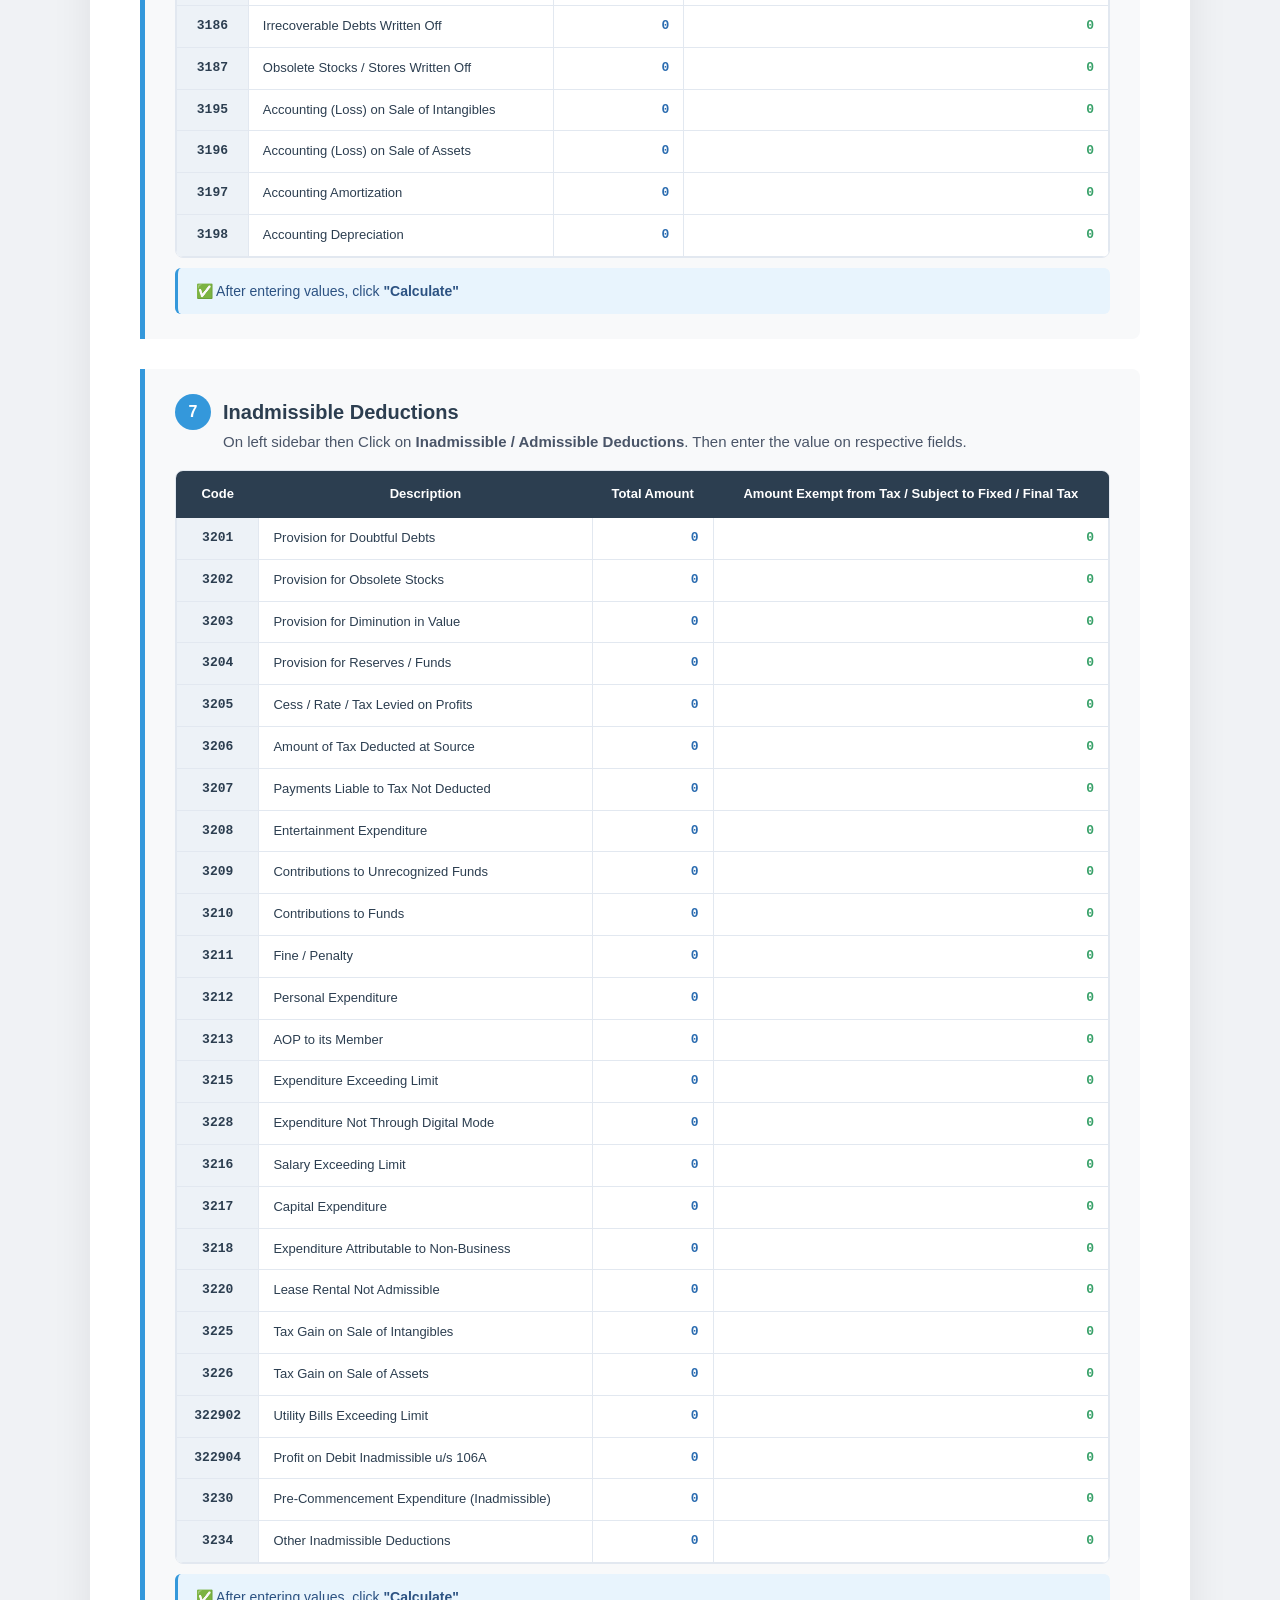
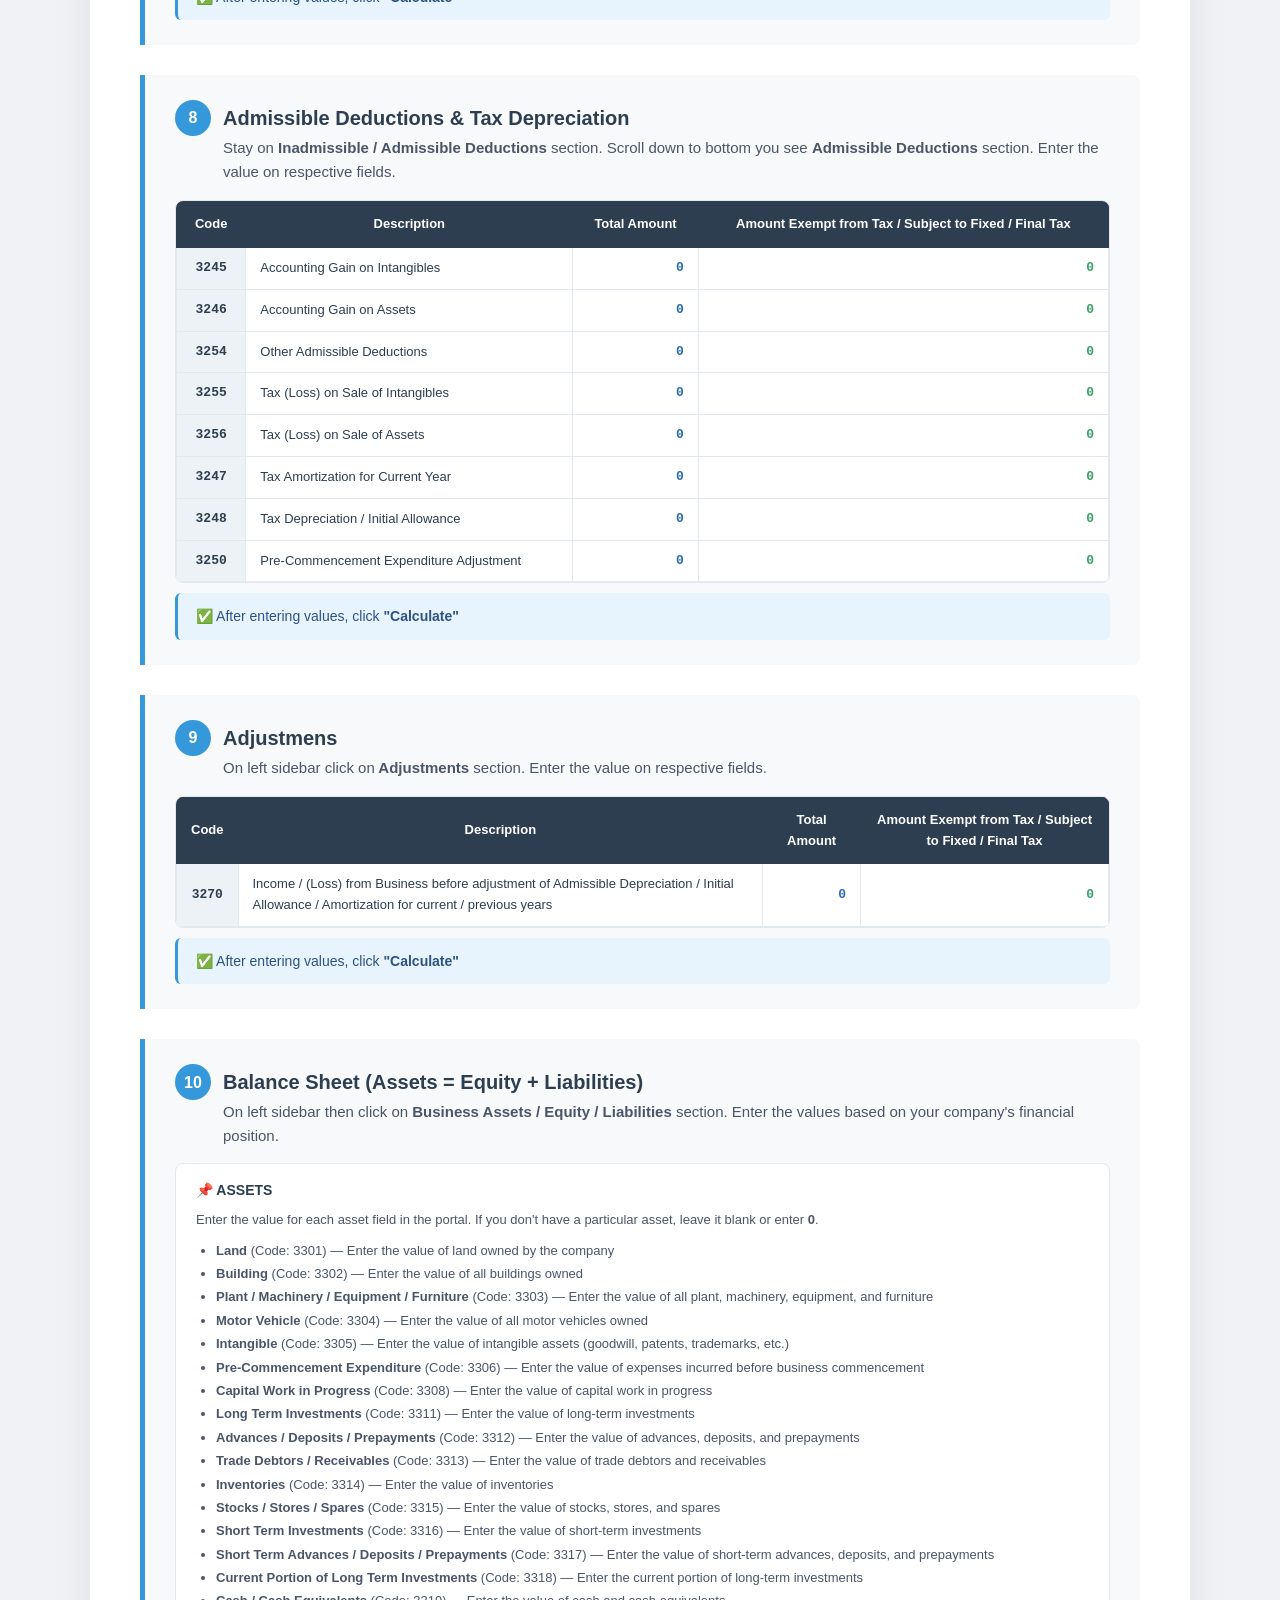
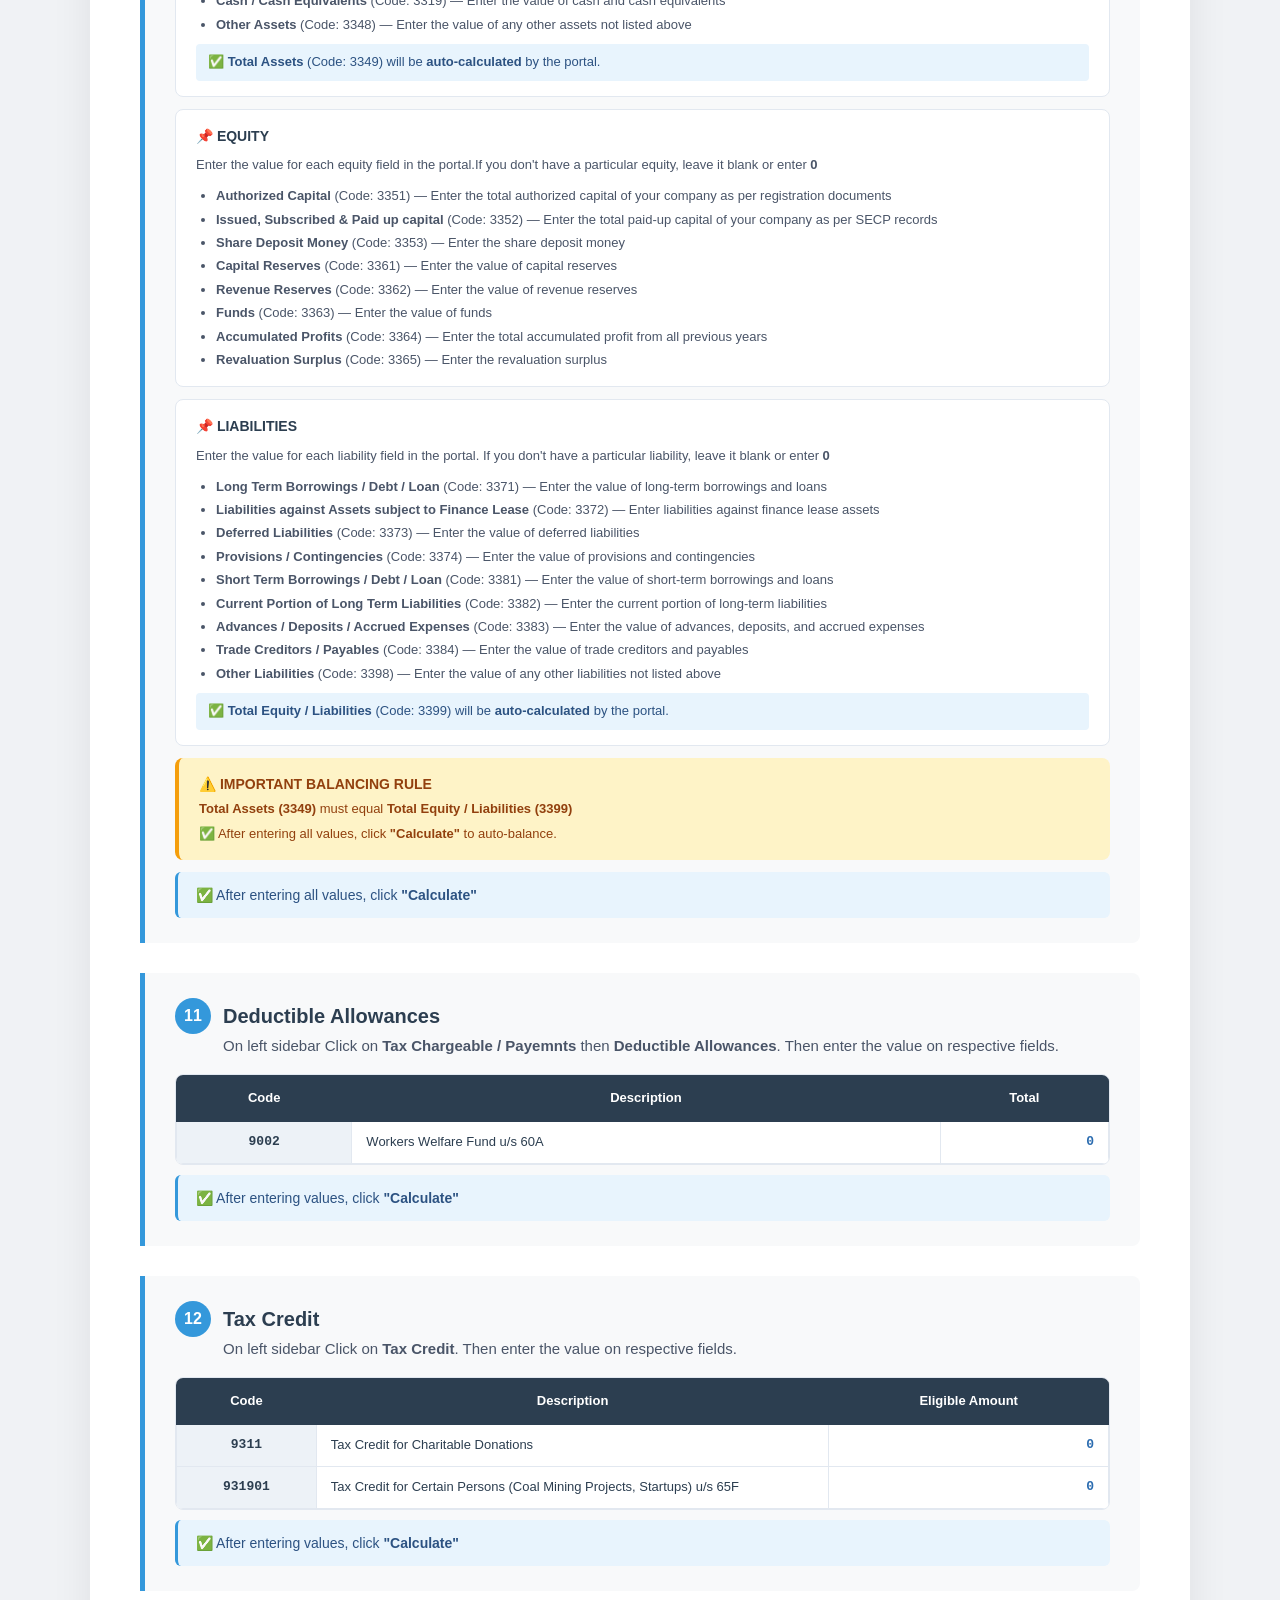
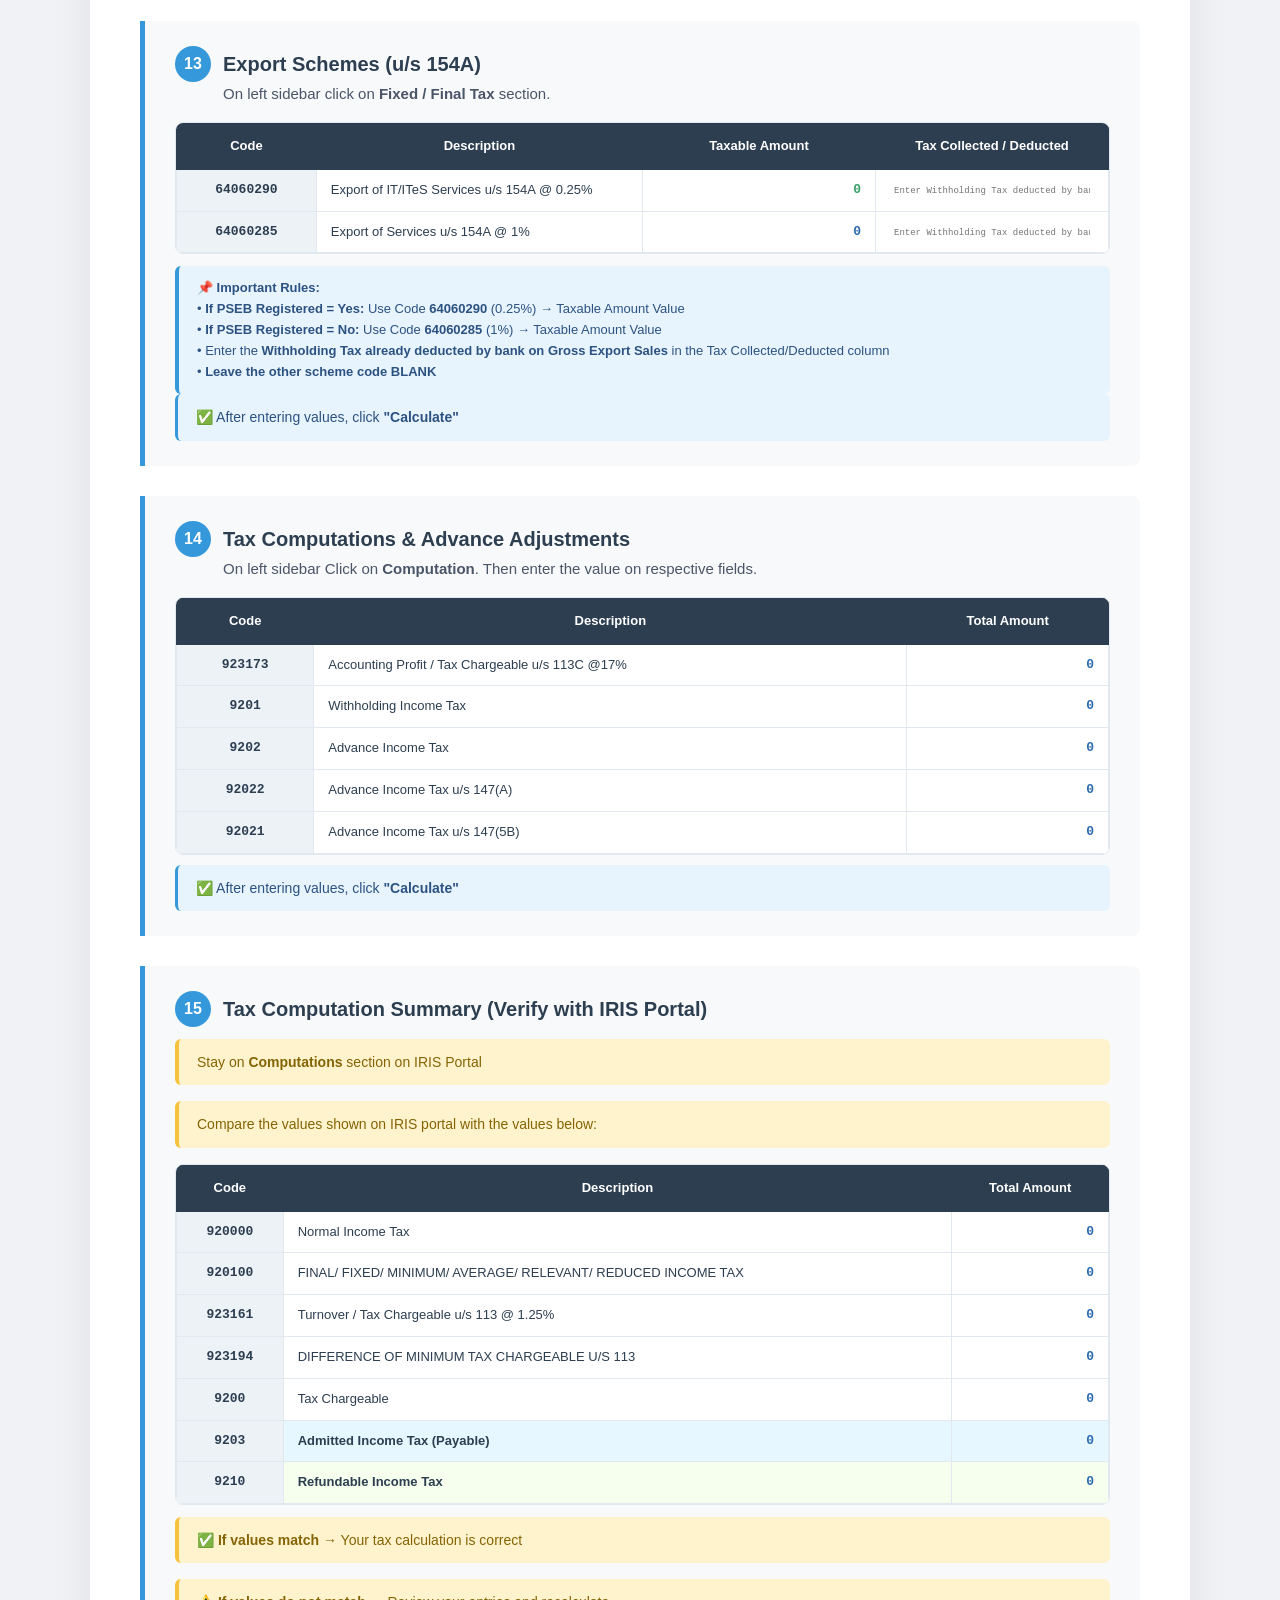
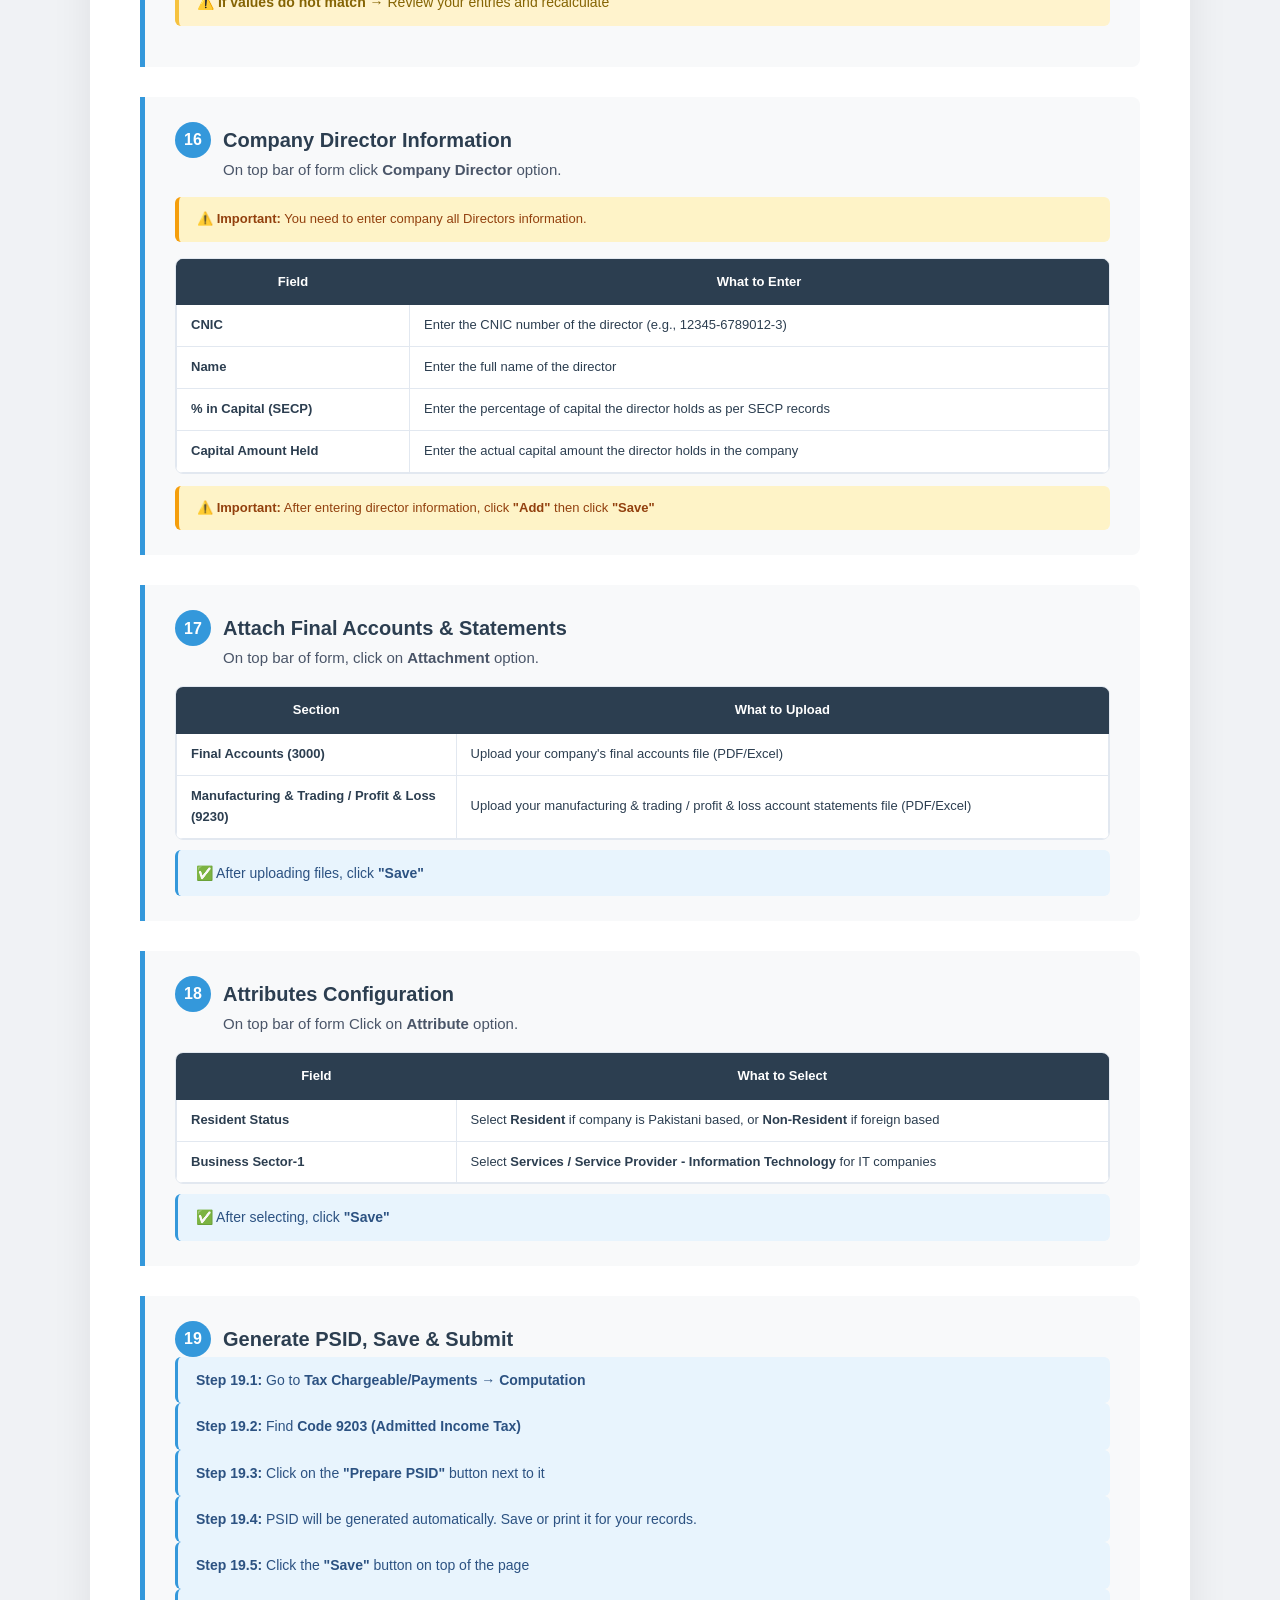
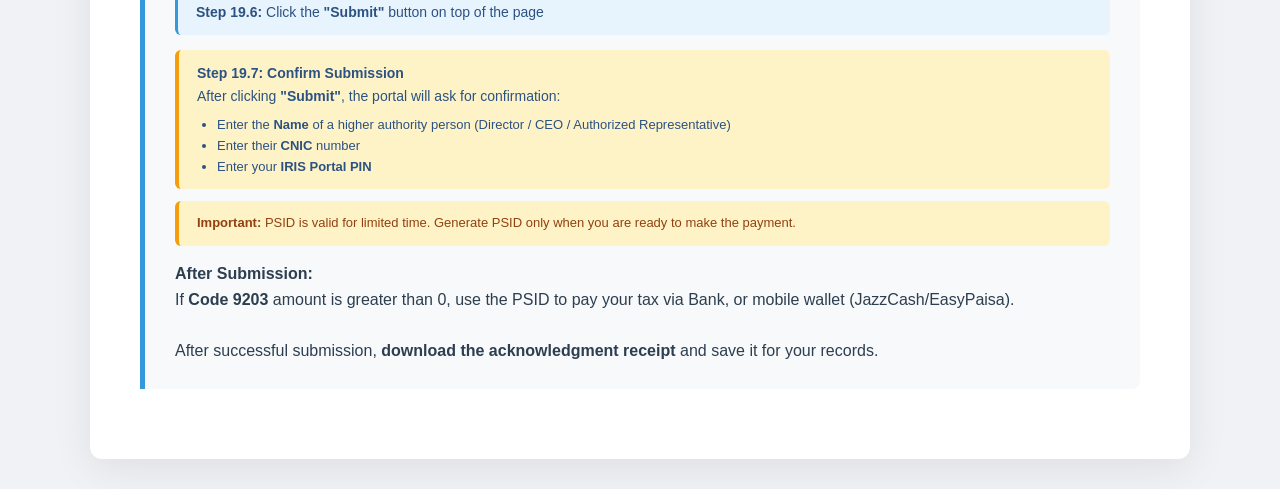
==== commit 643c1172: "remove one field from step 15" ====
--- a/tax-filing-guide.html
+++ b/tax-filing-guide.html
@@ -1441,11 +1441,6 @@
                 <td class="amount-column" id="guideE130">0</td>
               </tr>
               <tr>
-                <td class="code-column">923173</td>
-                <td>ACCOUNTING PROFIT / TAX CHARGEABLE 113C @ 17%</td>
-                <td class="amount-column" id="guideE131">0</td>
-              </tr>
-              <tr>
                 <td class="code-column">923161</td>
                 <td>Turnover / Tax Chargeable u/s 113 @ 1.25%</td>
                 <td class="amount-column" id="guideE132">0</td>
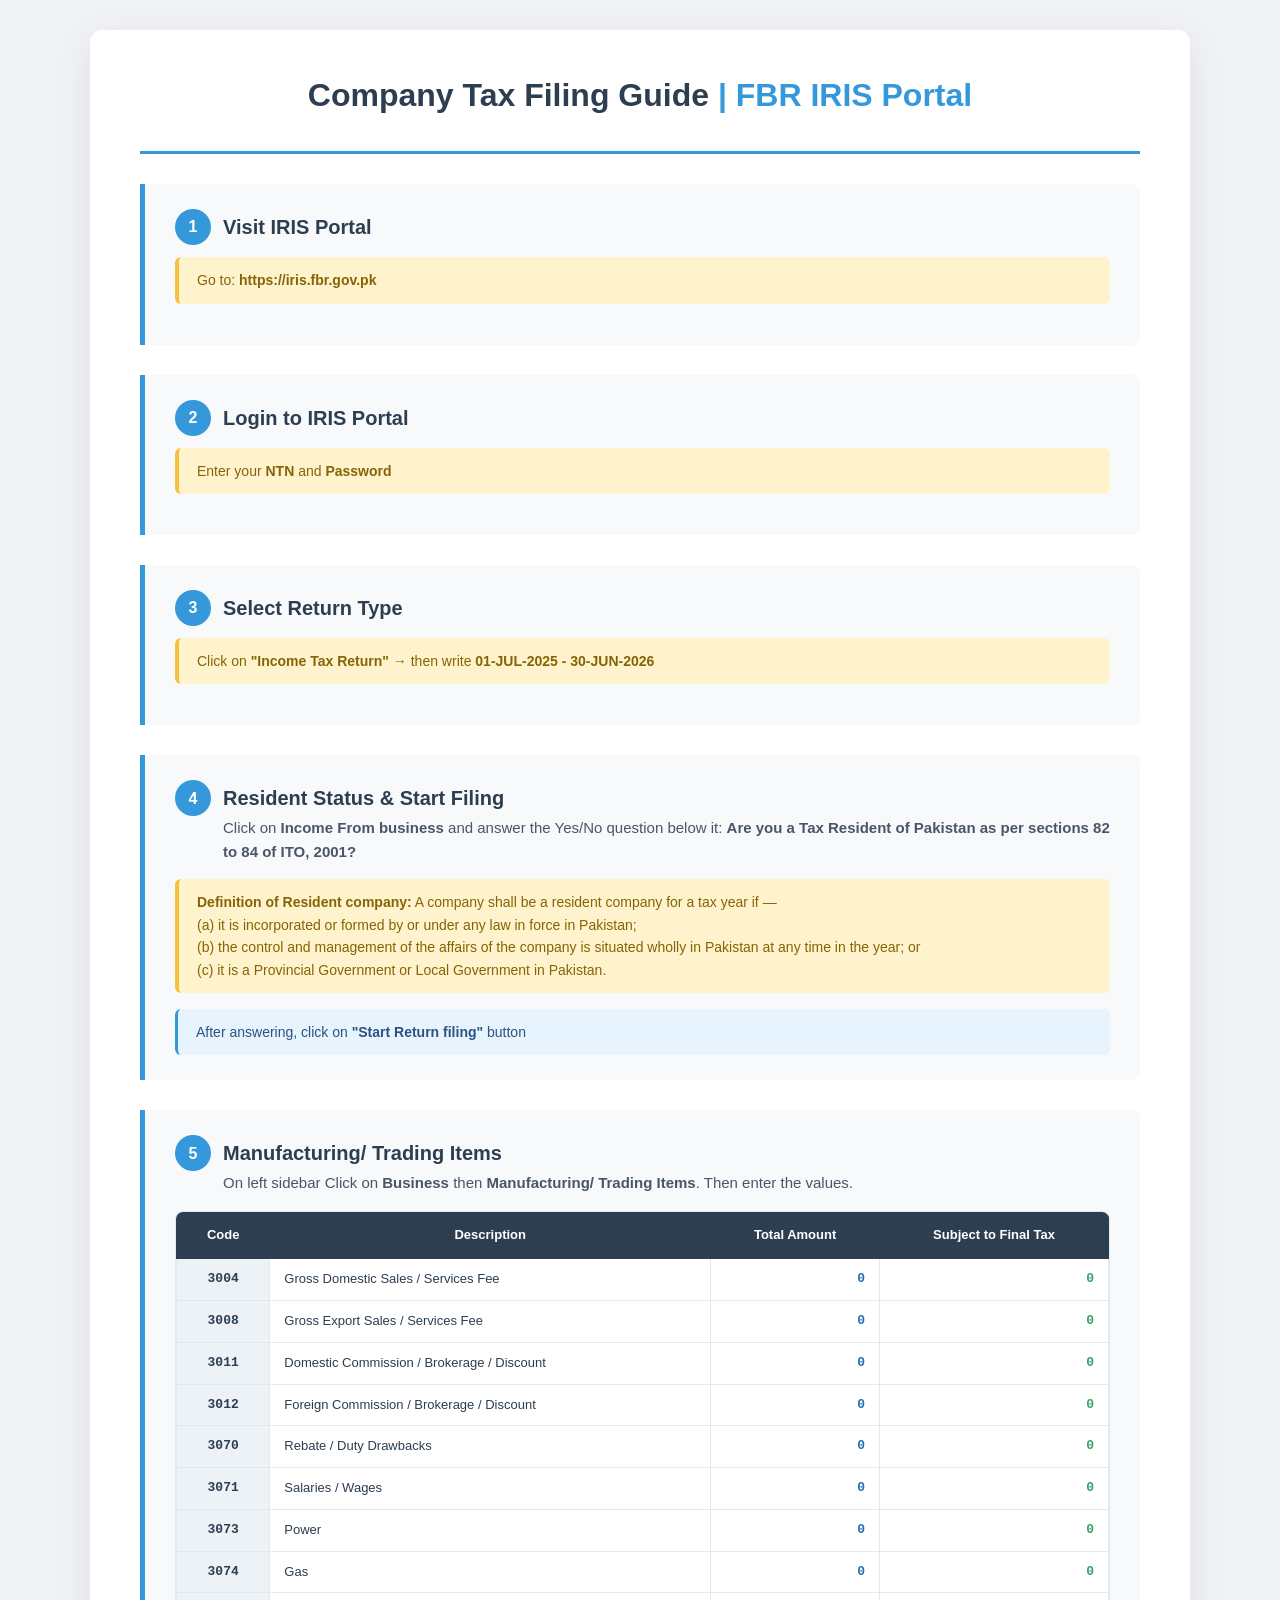
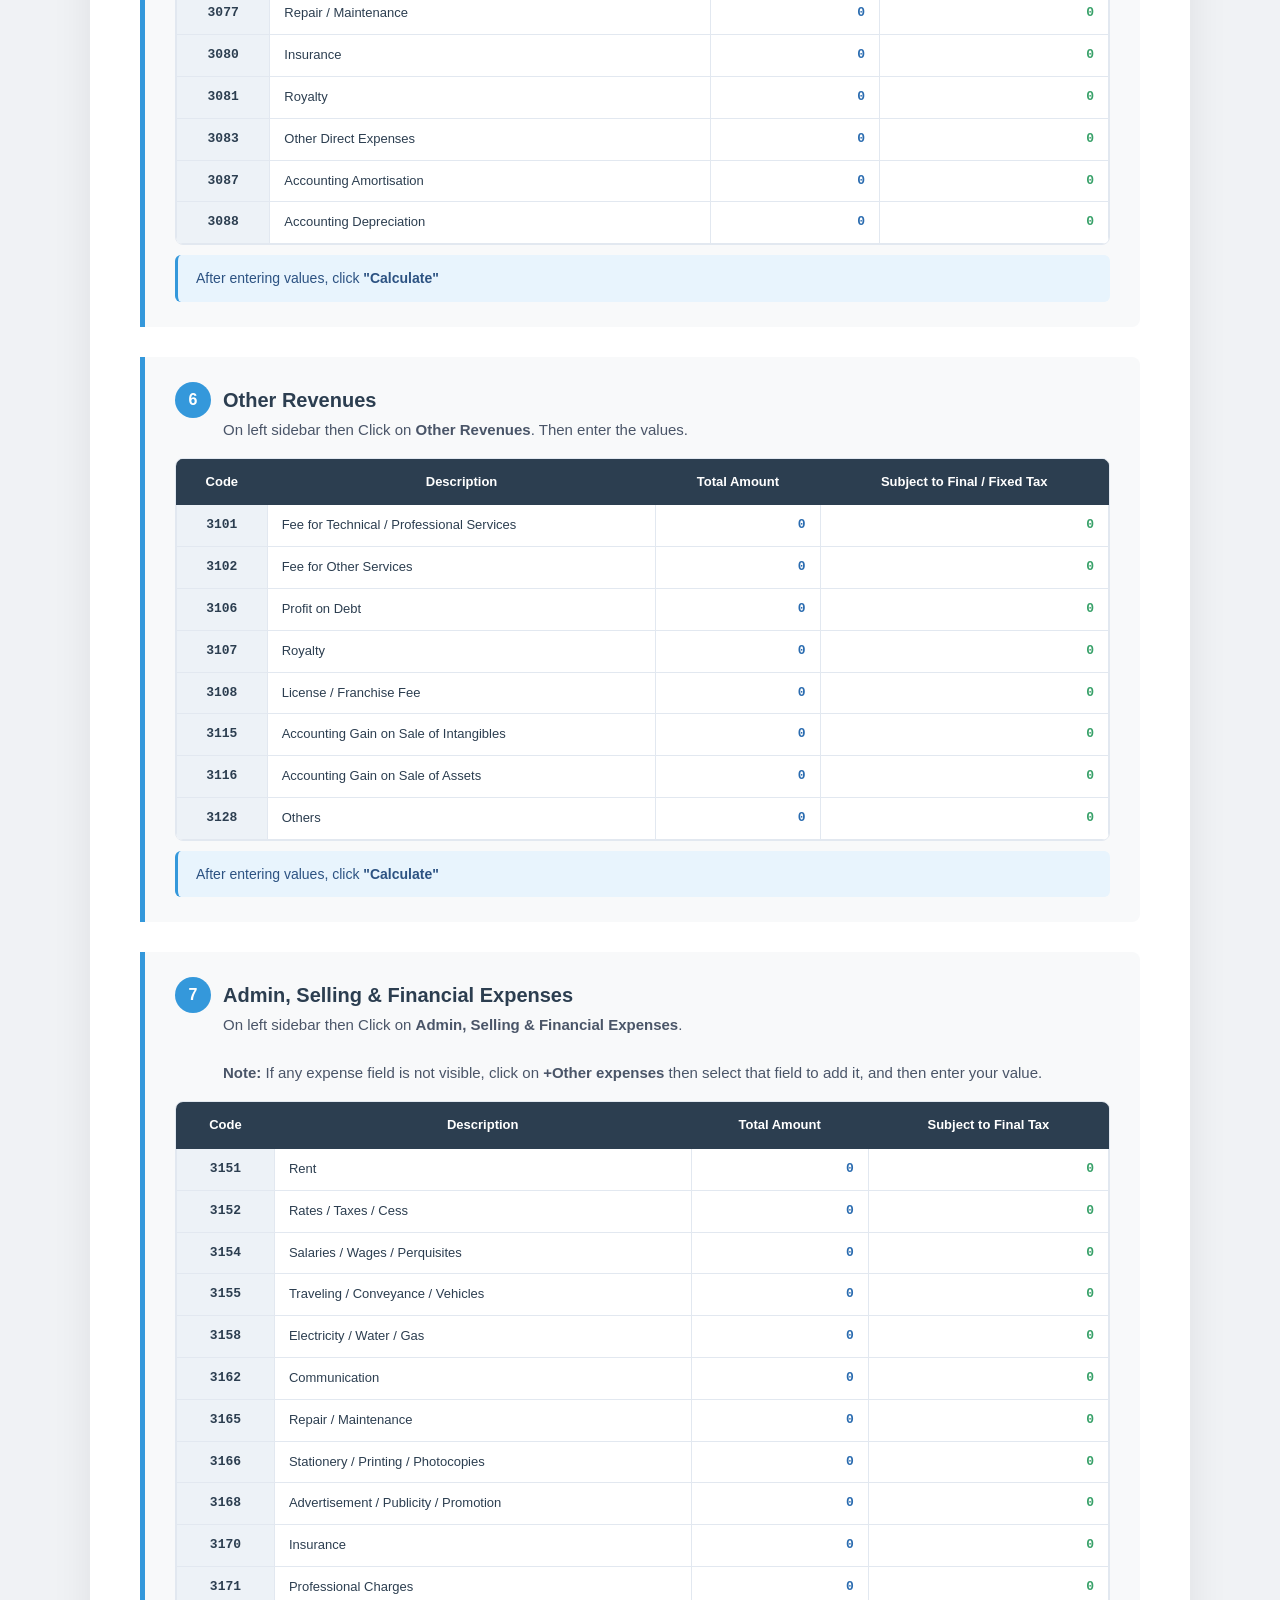
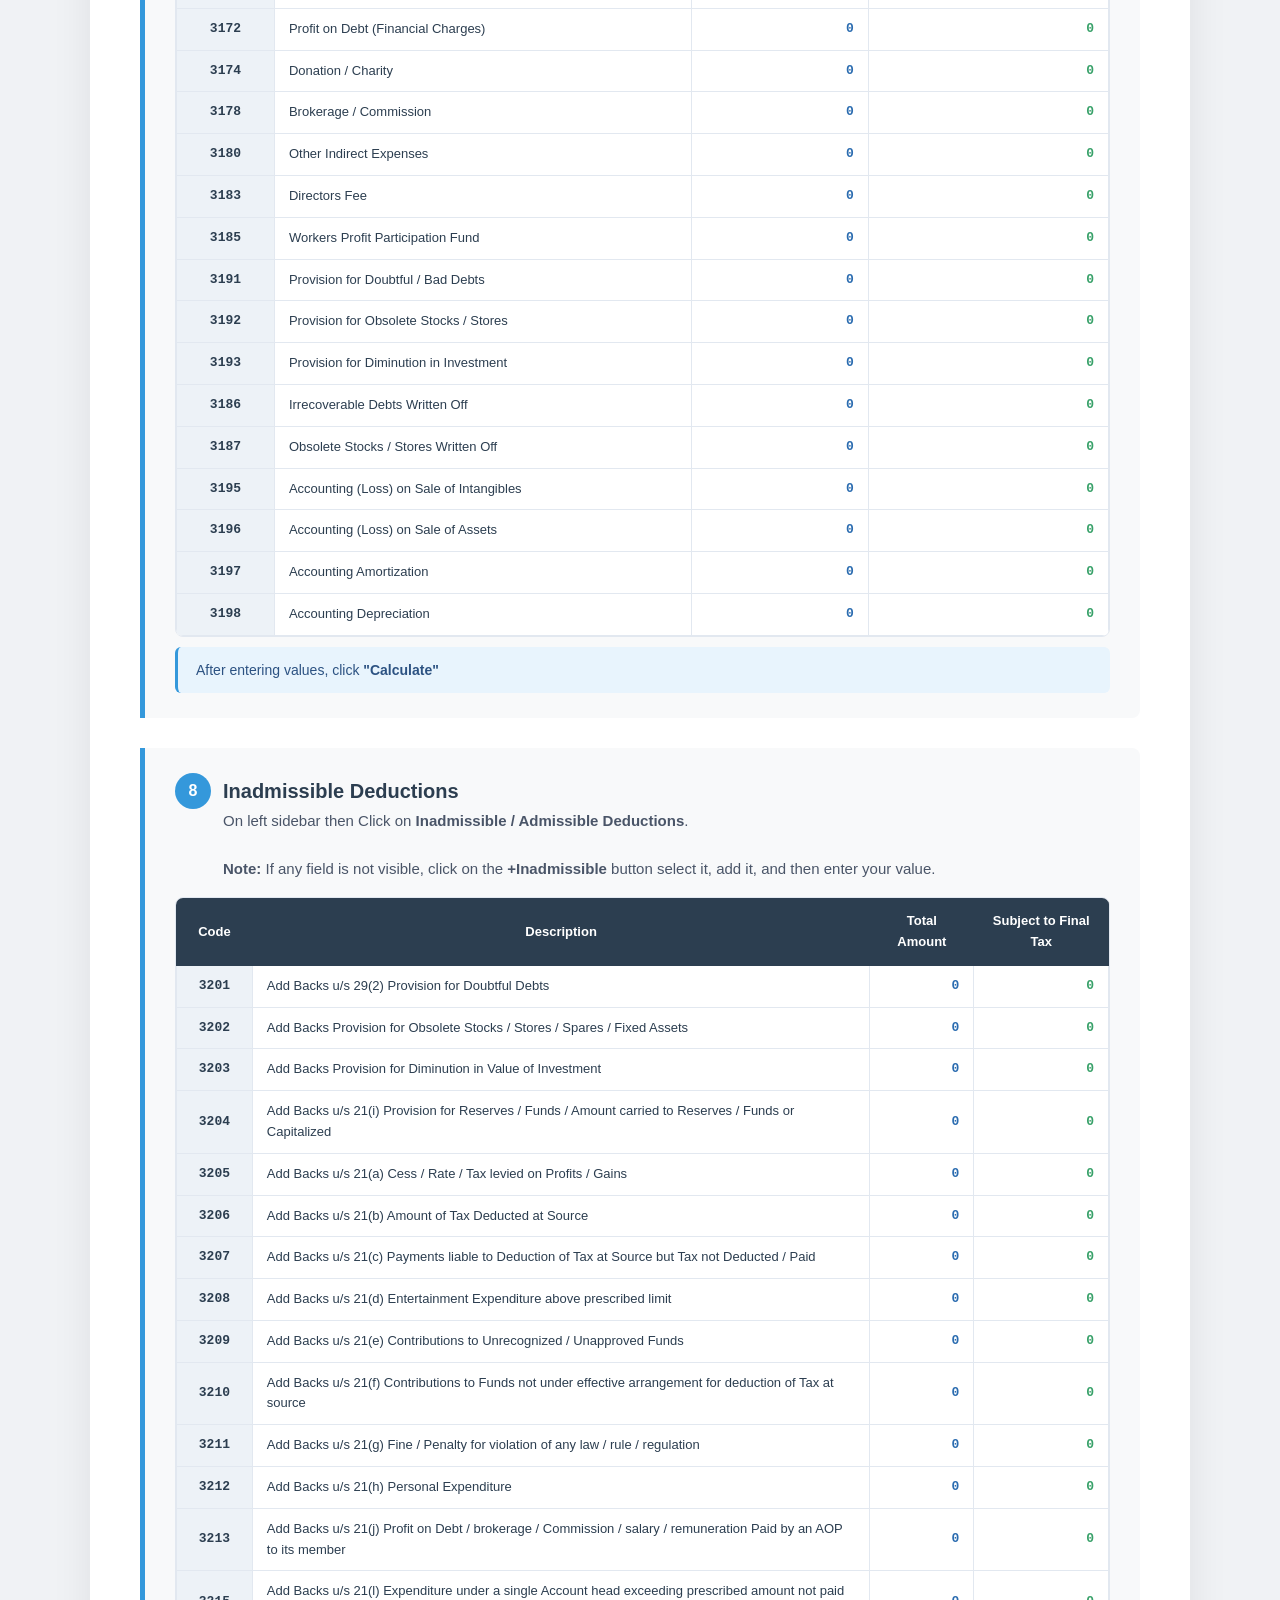
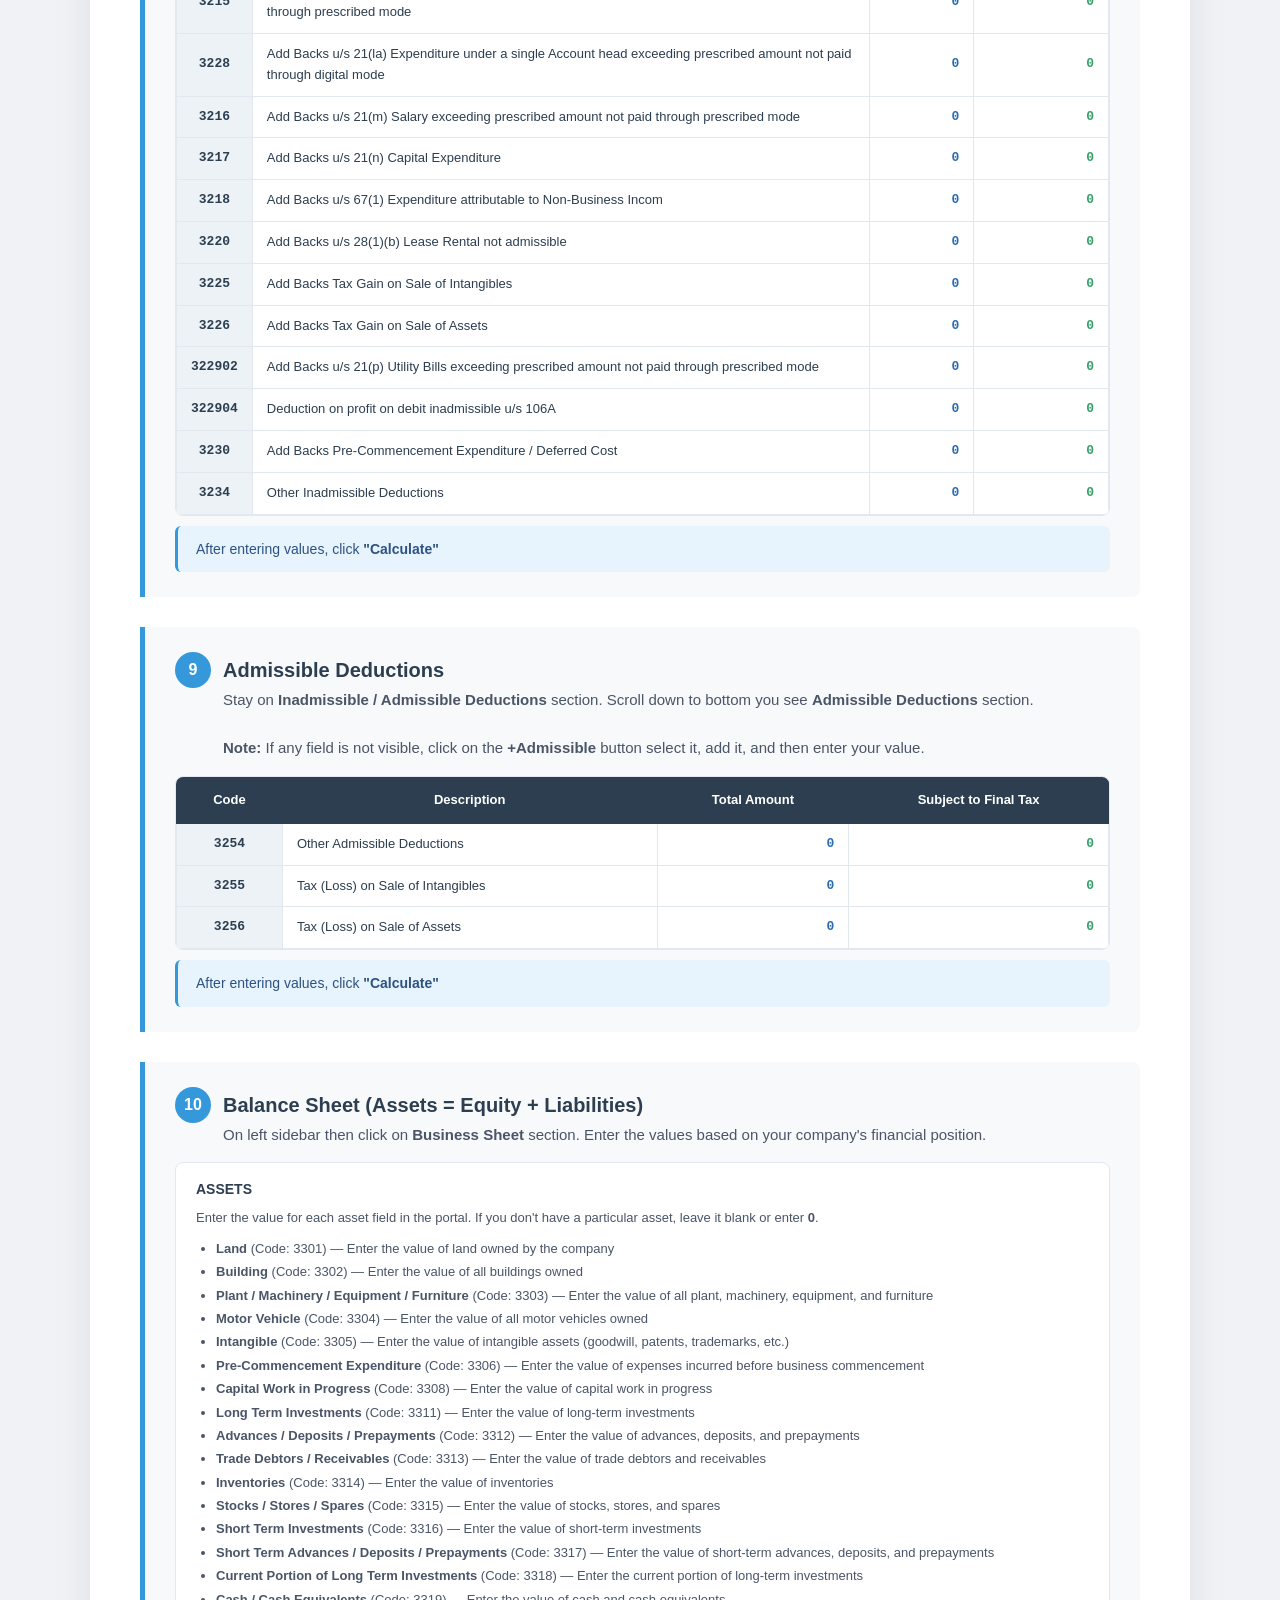
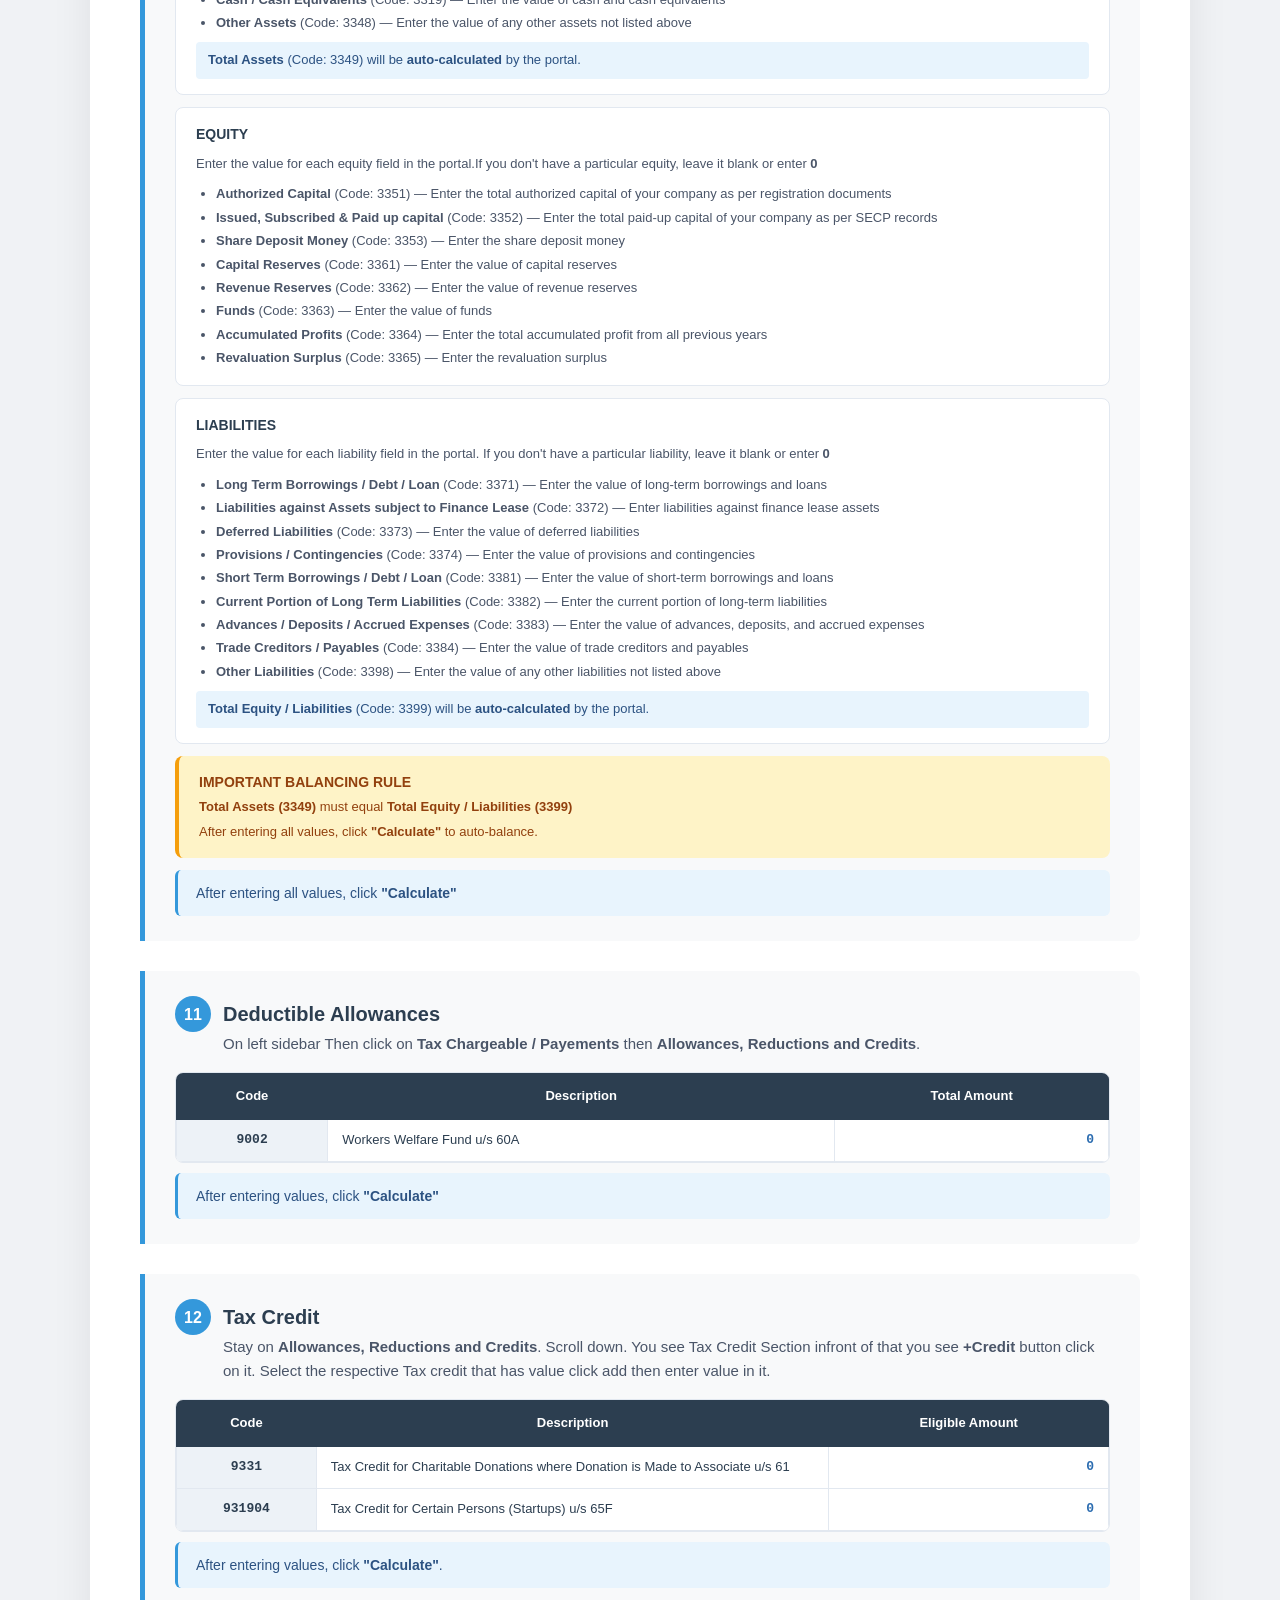
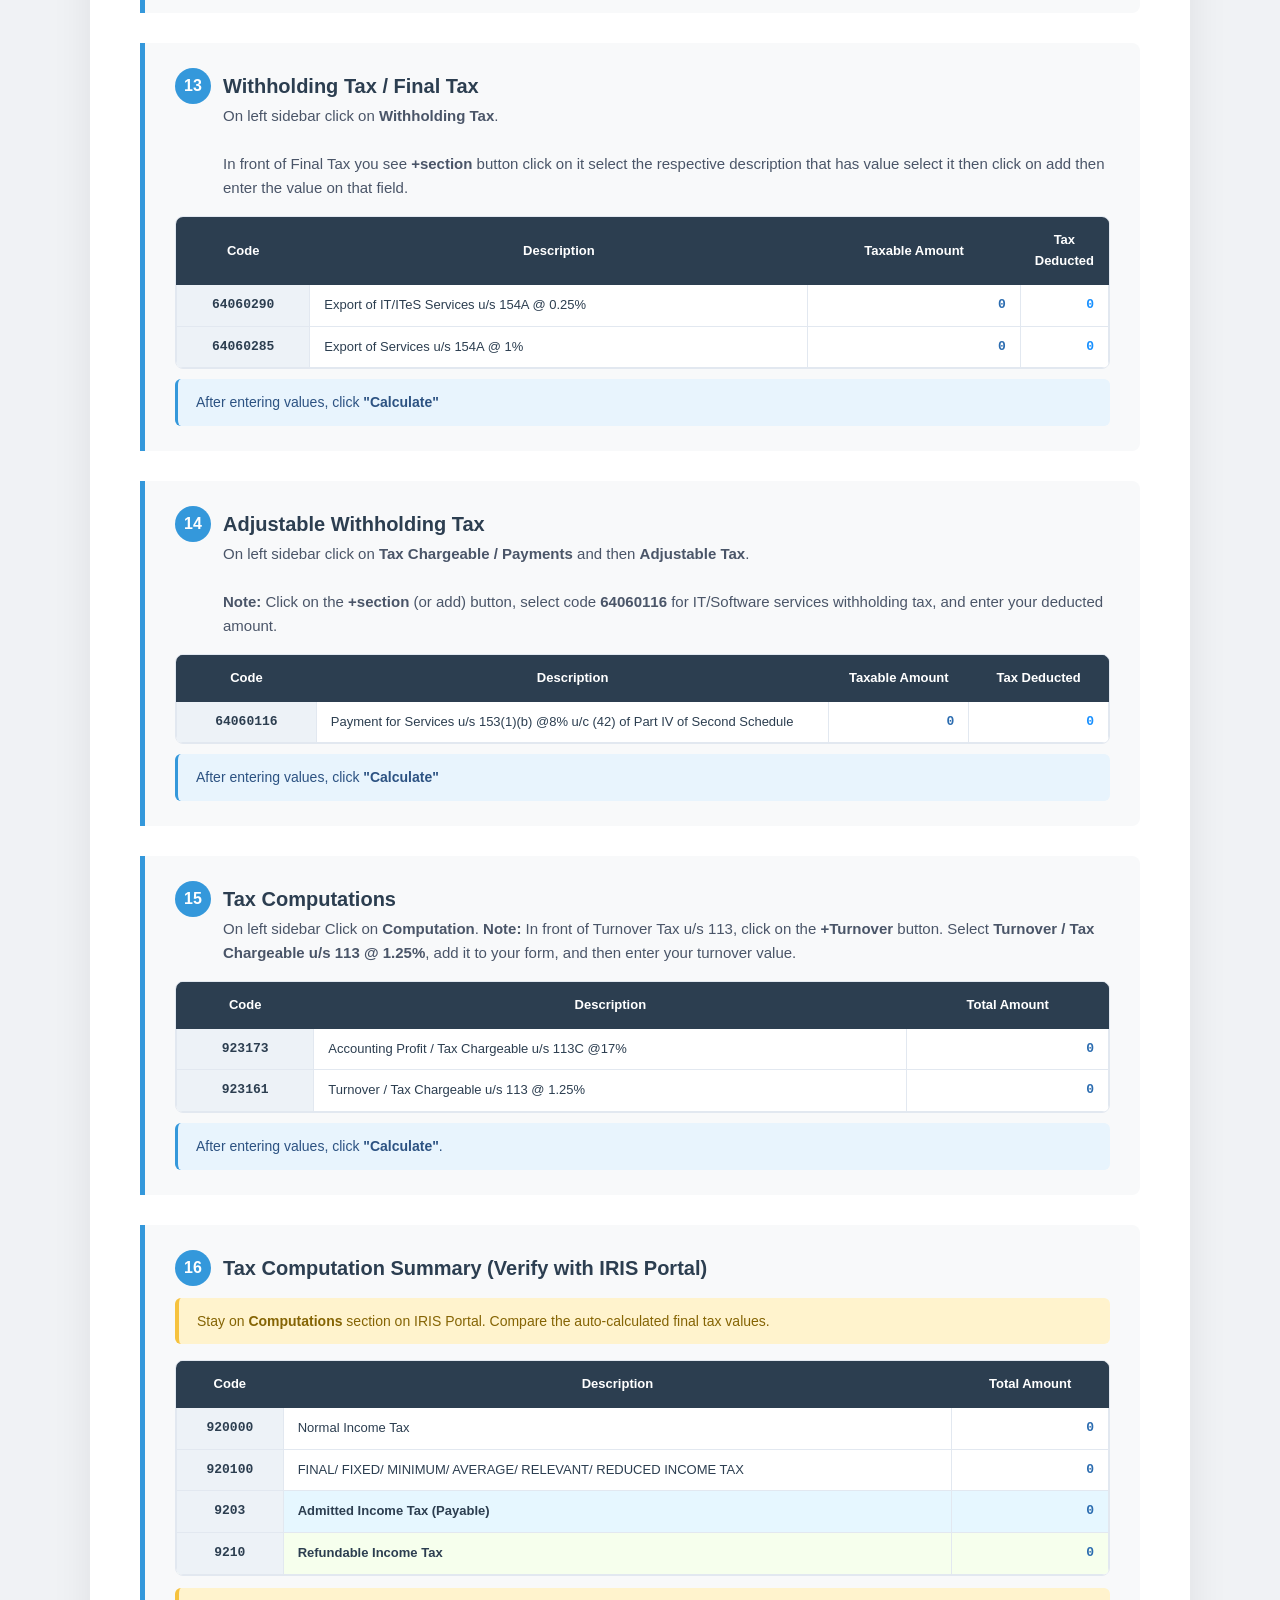
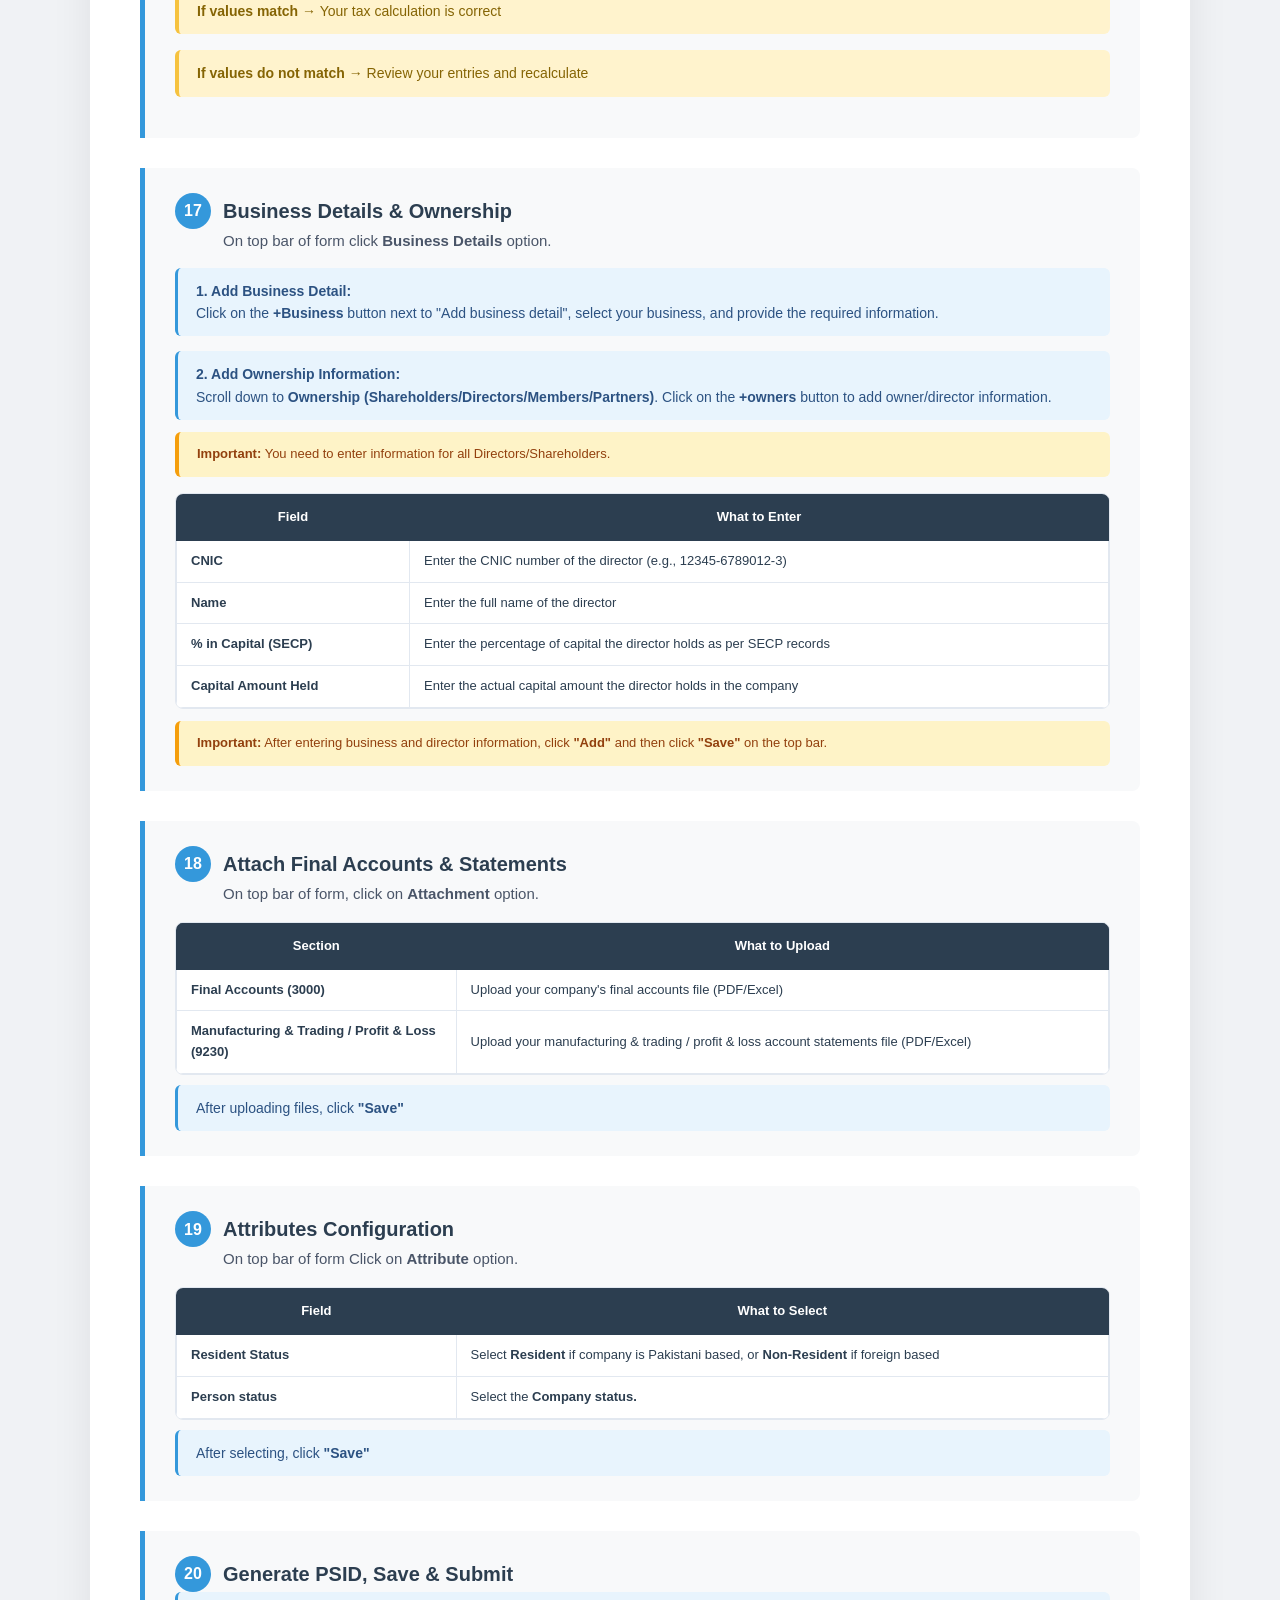
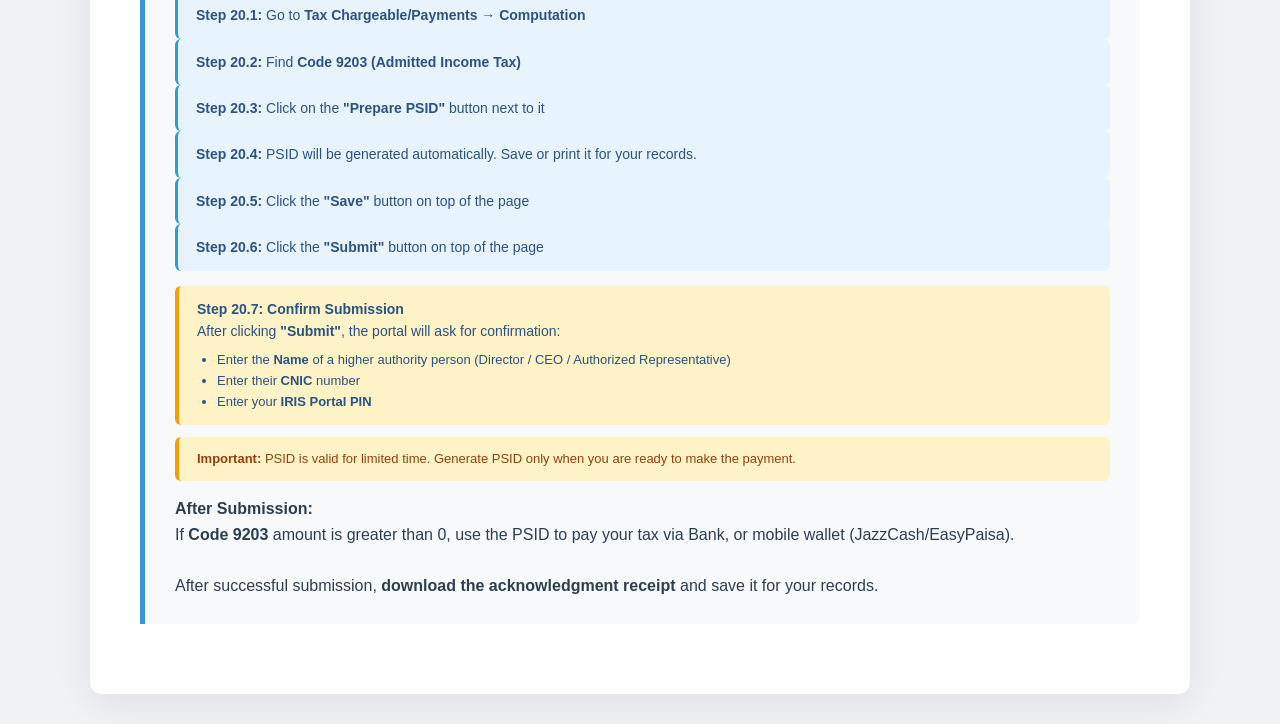
==== commit e4b096f4: "upadate the form and the formuls and the guide for year 2026" ====
--- a/tax-filing-guide.html
+++ b/tax-filing-guide.html
@@ -38,15 +38,6 @@
       .guide-header h1 span {
         color: #3498db;
       }
-      .badge {
-        display: inline-block;
-        background: #3498db;
-        color: #fff;
-        font-size: 13px;
-        padding: 4px 18px;
-        border-radius: 20px;
-        margin-top: 10px;
-      }
       .step {
         border-left: 5px solid #3498db;
         background: #f8f9fa;
@@ -148,6 +139,10 @@
         font-weight: bold;
         color: #38a169;
       }
+      .auto-calc-row {
+        background: #f1f5f9;
+        color: #64748b;
+      }
     </style>
   </head>
   <body>
@@ -162,7 +157,7 @@
           <span class="step-number">1</span> Visit IRIS Portal
         </div>
         <div class="instruction">
-          🔗 Go to: <strong>https://iris.fbr.gov.pk</strong>
+          Go to: <strong>https://iris.fbr.gov.pk</strong>
         </div>
       </div>
       <!-- ================= Step 2 ================= -->
@@ -181,18 +176,44 @@
         </div>
         <div class="instruction">
           Click on <strong>"Income Tax Return"</strong> → then write
-          <strong>01-JUL-2024 - 30-JUN-2025</strong>
+          <strong>01-JUL-2025 - 30-JUN-2026</strong>
         </div>
       </div>
       <!-- ================= Step 4 ================= -->
       <div class="step">
         <div class="step-title">
-          <span class="step-number">4</span> Manufacturing / Trading Account
+          <span class="step-number">4</span> Resident Status & Start Filing
+        </div>
+        <div class="step-description">
+          Click on <strong>Income From business</strong> and answer the Yes/No
+          question below it:
+          <strong
+            >Are you a Tax Resident of Pakistan as per sections 82 to 84 of ITO,
+            2001?</strong
+          >
+        </div>
+        <div class="instruction">
+          <strong>Definition of Resident company:</strong> A company shall be a
+          resident company for a tax year if —<br />
+          (a) it is incorporated or formed by or under any law in force in
+          Pakistan;<br />
+          (b) the control and management of the affairs of the company is
+          situated wholly in Pakistan at any time in the year; or<br />
+          (c) it is a Provincial Government or Local Government in Pakistan.
+        </div>
+        <div class="special-instruction">
+          After answering, click on
+          <strong>"Start Return filing"</strong> button
+        </div>
+      </div>
+      <!-- ================= Step 5 ================= -->
+      <div class="step">
+        <div class="step-title">
+          <span class="step-number">5</span> Manufacturing/ Trading Items
         </div>
         <div class="step-description">
           On left sidebar Click on <strong>Business </strong> then
-          <strong>Manufacturing / Items</strong>. Then enter the value on
-          respective fields.
+          <strong>Manufacturing/ Trading Items</strong>. Then enter the values.
         </div>
 
         <div class="table-wrap">
@@ -202,7 +223,7 @@
                 <th>Code</th>
                 <th>Description</th>
                 <th>Total Amount</th>
-                <th>Amount Exempt from Tax / Subject to Fixed / Final Tax</th>
+                <th>Subject to Final Tax</th>
               </tr>
             </thead>
             <tbody>
@@ -294,17 +315,17 @@
           </table>
         </div>
         <div class="special-instruction">
-          ✅ After entering values, click <strong>"Calculate"</strong>
-        </div>
-      </div>
-      <!-- ================= Step 5 ================= -->
-      <div class="step">
-        <div class="step-title">
-          <span class="step-number">5</span> Other Revenues
+          After entering values, click <strong>"Calculate"</strong>
+        </div>
+      </div>
+      <!-- ================= Step 6 ================= -->
+      <div class="step">
+        <div class="step-title">
+          <span class="step-number">6</span> Other Revenues
         </div>
         <div class="step-description">
           On left sidebar then Click on <strong>Other Revenues</strong>. Then
-          enter the value on respective fields.
+          enter the values.
         </div>
 
         <div class="table-wrap">
@@ -314,7 +335,7 @@
                 <th>Code</th>
                 <th>Description</th>
                 <th>Total Amount</th>
-                <th>Amount Exempt from Tax / Subject to Fixed / Final Tax</th>
+                <th>Subject to Final / Fixed Tax</th>
               </tr>
             </thead>
             <tbody>
@@ -370,20 +391,20 @@
           </table>
         </div>
         <div class="special-instruction">
-          ✅ After entering values, click <strong>"Calculate"</strong>
-        </div>
-      </div>
-      <!-- ================= Step 6 ================= -->
-      <div class="step">
-        <div class="step-title">
-          <span class="step-number">6</span> Management, Administrative &amp;
-          Indirect Expenses
+          After entering values, click <strong>"Calculate"</strong>
+        </div>
+      </div>
+      <!-- ================= Step 7 ================= -->
+      <div class="step">
+        <div class="step-title">
+          <span class="step-number">7</span> Admin, Selling & Financial Expenses
         </div>
         <div class="step-description">
           On left sidebar then Click on
-          <strong
-            >Management, Adminstrative, Selling & Financial Expenses</strong
-          >. Then enter the value on respective fields.
+          <strong>Admin, Selling & Financial Expenses</strong>. <br /><br />
+          <strong>Note:</strong> If any expense field is not visible, click on
+          <strong>+Other expenses</strong> then select that field to add it, and
+          then enter your value.
         </div>
 
         <div class="table-wrap">
@@ -393,7 +414,7 @@
                 <th>Code</th>
                 <th>Description</th>
                 <th>Total Amount</th>
-                <th>Amount Exempt from Tax / Subject to Fixed / Final Tax</th>
+                <th>Subject to Final Tax</th>
               </tr>
             </thead>
             <tbody>
@@ -557,18 +578,20 @@
           </table>
         </div>
         <div class="special-instruction">
-          ✅ After entering values, click <strong>"Calculate"</strong>
-        </div>
-      </div>
-      <!-- ================= Step 7 ================= -->
-      <div class="step">
-        <div class="step-title">
-          <span class="step-number">7</span> Inadmissible Deductions
+          After entering values, click <strong>"Calculate"</strong>
+        </div>
+      </div>
+      <!-- ================= Step 8 ================= -->
+      <div class="step">
+        <div class="step-title">
+          <span class="step-number">8</span> Inadmissible Deductions
         </div>
         <div class="step-description">
           On left sidebar then Click on
-          <strong>Inadmissible / Admissible Deductions</strong>. Then enter the
-          value on respective fields.
+          <strong>Inadmissible / Admissible Deductions</strong>.<br /><br />
+          <strong>Note:</strong> If any field is not visible, click on the
+          <strong>+Inadmissible</strong> button select it, add it, and then
+          enter your value.
         </div>
 
         <div class="table-wrap">
@@ -578,151 +601,151 @@
                 <th>Code</th>
                 <th>Description</th>
                 <th>Total Amount</th>
-                <th>Amount Exempt from Tax / Subject to Fixed / Final Tax</th>
+                <th>Subject to Final Tax</th>
               </tr>
             </thead>
             <tbody>
               <tr>
                 <td class="code-column">3201</td>
-                <td>Provision for Doubtful Debts</td>
+                <td>Add Backs u/s 29(2) Provision for Doubtful Debts </td>
                 <td class="amount-column" id="guideC69">0</td>
                 <td class="exempt-column" id="guideD69">0</td>
               </tr>
               <tr>
                 <td class="code-column">3202</td>
-                <td>Provision for Obsolete Stocks</td>
+                <td>Add Backs Provision for Obsolete Stocks / Stores / Spares / Fixed Assets </td>
                 <td class="amount-column" id="guideC70">0</td>
                 <td class="exempt-column" id="guideD70">0</td>
               </tr>
               <tr>
                 <td class="code-column">3203</td>
-                <td>Provision for Diminution in Value</td>
+                <td>Add Backs Provision for Diminution in Value of Investment </td>
                 <td class="amount-column" id="guideC71">0</td>
                 <td class="exempt-column" id="guideD71">0</td>
               </tr>
               <tr>
                 <td class="code-column">3204</td>
-                <td>Provision for Reserves / Funds</td>
+                <td>Add Backs u/s 21(i) Provision for Reserves / Funds / Amount carried to Reserves / Funds or Capitalized</td>
                 <td class="amount-column" id="guideC72">0</td>
                 <td class="exempt-column" id="guideD72">0</td>
               </tr>
               <tr>
                 <td class="code-column">3205</td>
-                <td>Cess / Rate / Tax Levied on Profits</td>
+                <td>Add Backs u/s 21(a) Cess / Rate / Tax levied on Profits / Gains</td>
                 <td class="amount-column" id="guideC73">0</td>
                 <td class="exempt-column" id="guideD73">0</td>
               </tr>
               <tr>
                 <td class="code-column">3206</td>
-                <td>Amount of Tax Deducted at Source</td>
+                <td>Add Backs u/s 21(b) Amount of Tax Deducted at Source</td>
                 <td class="amount-column" id="guideC74">0</td>
                 <td class="exempt-column" id="guideD74">0</td>
               </tr>
               <tr>
                 <td class="code-column">3207</td>
-                <td>Payments Liable to Tax Not Deducted</td>
+                <td>Add Backs u/s 21(c) Payments liable to Deduction of Tax at Source but Tax not Deducted / Paid</td>
                 <td class="amount-column" id="guideC75">0</td>
                 <td class="exempt-column" id="guideD75">0</td>
               </tr>
               <tr>
                 <td class="code-column">3208</td>
-                <td>Entertainment Expenditure</td>
+                <td>Add Backs u/s 21(d) Entertainment Expenditure above prescribed limit</td>
                 <td class="amount-column" id="guideC76">0</td>
                 <td class="exempt-column" id="guideD76">0</td>
               </tr>
               <tr>
                 <td class="code-column">3209</td>
-                <td>Contributions to Unrecognized Funds</td>
+                <td>Add Backs u/s 21(e) Contributions to Unrecognized / Unapproved Funds</td>
                 <td class="amount-column" id="guideC77">0</td>
                 <td class="exempt-column" id="guideD77">0</td>
               </tr>
               <tr>
                 <td class="code-column">3210</td>
-                <td>Contributions to Funds</td>
+                <td>Add Backs u/s 21(f) Contributions to Funds not under effective arrangement for deduction of Tax at source</td>
                 <td class="amount-column" id="guideC78">0</td>
                 <td class="exempt-column" id="guideD78">0</td>
               </tr>
               <tr>
                 <td class="code-column">3211</td>
-                <td>Fine / Penalty</td>
+                <td>Add Backs u/s 21(g) Fine / Penalty for violation of any law / rule / regulation</td>
                 <td class="amount-column" id="guideC79">0</td>
                 <td class="exempt-column" id="guideD79">0</td>
               </tr>
               <tr>
                 <td class="code-column">3212</td>
-                <td>Personal Expenditure</td>
+                <td>Add Backs u/s 21(h) Personal Expenditure</td>
                 <td class="amount-column" id="guideC80">0</td>
                 <td class="exempt-column" id="guideD80">0</td>
               </tr>
               <tr>
                 <td class="code-column">3213</td>
-                <td>AOP to its Member</td>
+                <td>Add Backs u/s 21(j) Profit on Debt / brokerage / Commission / salary / remuneration Paid by an AOP to its member</td>
                 <td class="amount-column" id="guideC81">0</td>
                 <td class="exempt-column" id="guideD81">0</td>
               </tr>
               <tr>
                 <td class="code-column">3215</td>
-                <td>Expenditure Exceeding Limit</td>
+                <td>Add Backs u/s 21(l) Expenditure under a single Account head exceeding prescribed amount not paid through prescribed mode</td>
                 <td class="amount-column" id="guideC82">0</td>
                 <td class="exempt-column" id="guideD82">0</td>
               </tr>
               <tr>
                 <td class="code-column">3228</td>
-                <td>Expenditure Not Through Digital Mode</td>
+                <td>Add Backs u/s 21(la) Expenditure under a single Account head exceeding prescribed amount not paid through digital mode</td>
                 <td class="amount-column" id="guideC83">0</td>
                 <td class="exempt-column" id="guideD83">0</td>
               </tr>
               <tr>
                 <td class="code-column">3216</td>
-                <td>Salary Exceeding Limit</td>
+                <td>Add Backs u/s 21(m) Salary exceeding prescribed amount not paid through prescribed mode</td>
                 <td class="amount-column" id="guideC84">0</td>
                 <td class="exempt-column" id="guideD84">0</td>
               </tr>
               <tr>
                 <td class="code-column">3217</td>
-                <td>Capital Expenditure</td>
+                <td>Add Backs u/s 21(n) Capital Expenditure</td>
                 <td class="amount-column" id="guideC85">0</td>
                 <td class="exempt-column" id="guideD85">0</td>
               </tr>
               <tr>
                 <td class="code-column">3218</td>
-                <td>Expenditure Attributable to Non-Business</td>
+                <td>Add Backs u/s 67(1) Expenditure attributable to Non-Business Incom</td>
                 <td class="amount-column" id="guideC86">0</td>
                 <td class="exempt-column" id="guideD86">0</td>
               </tr>
               <tr>
                 <td class="code-column">3220</td>
-                <td>Lease Rental Not Admissible</td>
+                <td>Add Backs u/s 28(1)(b) Lease Rental not admissible</td>
                 <td class="amount-column" id="guideC87">0</td>
                 <td class="exempt-column" id="guideD87">0</td>
               </tr>
               <tr>
                 <td class="code-column">3225</td>
-                <td>Tax Gain on Sale of Intangibles</td>
+                <td>Add Backs Tax Gain on Sale of Intangibles </td>
                 <td class="amount-column" id="guideC88">0</td>
                 <td class="exempt-column" id="guideD88">0</td>
               </tr>
               <tr>
                 <td class="code-column">3226</td>
-                <td>Tax Gain on Sale of Assets</td>
+                <td>Add Backs Tax Gain on Sale of Assets</td>
                 <td class="amount-column" id="guideC89">0</td>
                 <td class="exempt-column" id="guideD89">0</td>
               </tr>
               <tr>
                 <td class="code-column">322902</td>
-                <td>Utility Bills Exceeding Limit</td>
+                <td>Add Backs u/s 21(p) Utility Bills exceeding prescribed amount not paid through prescribed mode</td>
                 <td class="amount-column" id="guideC90">0</td>
                 <td class="exempt-column" id="guideD90">0</td>
               </tr>
               <tr>
                 <td class="code-column">322904</td>
-                <td>Profit on Debit Inadmissible u/s 106A</td>
+                <td>Deduction on profit on debit inadmissible u/s 106A</td>
                 <td class="amount-column" id="guideC91">0</td>
                 <td class="exempt-column" id="guideD91">0</td>
               </tr>
               <tr>
                 <td class="code-column">3230</td>
-                <td>Pre-Commencement Expenditure (Inadmissible)</td>
+                <td>Add Backs Pre-Commencement Expenditure / Deferred Cost </td>
                 <td class="amount-column" id="guideC92">0</td>
                 <td class="exempt-column" id="guideD92">0</td>
               </tr>
@@ -736,20 +759,21 @@
           </table>
         </div>
         <div class="special-instruction">
-          ✅ After entering values, click <strong>"Calculate"</strong>
-        </div>
-      </div>
-      <!-- ================= Step 8 ================= -->
-      <div class="step">
-        <div class="step-title">
-          <span class="step-number">8</span> Admissible Deductions &amp; Tax
-          Depreciation
+          After entering values, click <strong>"Calculate"</strong>
+        </div>
+      </div>
+      <!-- ================= Step 9 ================= -->
+      <div class="step">
+        <div class="step-title">
+          <span class="step-number">9</span> Admissible Deductions
         </div>
         <div class="step-description">
           Stay on <strong>Inadmissible / Admissible Deductions</strong> section.
           Scroll down to bottom you see
-          <strong>Admissible Deductions</strong> section. Enter the value on
-          respective fields.
+          <strong>Admissible Deductions</strong> section.<br /><br />
+          <strong>Note:</strong> If any field is not visible, click on the
+          <strong>+Admissible</strong> button select it, add it, and then enter
+          your value.
         </div>
 
         <div class="table-wrap">
@@ -759,22 +783,10 @@
                 <th>Code</th>
                 <th>Description</th>
                 <th>Total Amount</th>
-                <th>Amount Exempt from Tax / Subject to Fixed / Final Tax</th>
+                <th>Subject to Final Tax</th>
               </tr>
             </thead>
             <tbody>
-              <tr>
-                <td class="code-column">3245</td>
-                <td>Accounting Gain on Intangibles</td>
-                <td class="amount-column" id="guideC102">0</td>
-                <td class="exempt-column" id="guideD102">0</td>
-              </tr>
-              <tr>
-                <td class="code-column">3246</td>
-                <td>Accounting Gain on Assets</td>
-                <td class="amount-column" id="guideC103">0</td>
-                <td class="exempt-column" id="guideD103">0</td>
-              </tr>
               <tr>
                 <td class="code-column">3254</td>
                 <td>Other Admissible Deductions</td>
@@ -793,67 +805,11 @@
                 <td class="amount-column" id="guideC106">0</td>
                 <td class="exempt-column" id="guideD106">0</td>
               </tr>
-              <tr>
-                <td class="code-column">3247</td>
-                <td>Tax Amortization for Current Year</td>
-                <td class="amount-column" id="guideC111">0</td>
-                <td class="exempt-column" id="guideD111">0</td>
-              </tr>
-              <tr>
-                <td class="code-column">3248</td>
-                <td>Tax Depreciation / Initial Allowance</td>
-                <td class="amount-column" id="guideC112">0</td>
-                <td class="exempt-column" id="guideD112">0</td>
-              </tr>
-              <tr>
-                <td class="code-column">3250</td>
-                <td>Pre-Commencement Expenditure Adjustment</td>
-                <td class="amount-column" id="guideC113">0</td>
-                <td class="exempt-column" id="guideD113">0</td>
-              </tr>
             </tbody>
           </table>
         </div>
         <div class="special-instruction">
-          ✅ After entering values, click <strong>"Calculate"</strong>
-        </div>
-      </div>
-      <!-- ================= Step 9 ================= -->
-      <div class="step">
-        <div class="step-title">
-          <span class="step-number">9</span> Adjustmens
-        </div>
-        <div class="step-description">
-          On left sidebar click on<strong> Adjustments</strong> section. Enter
-          the value on respective fields.
-        </div>
-
-        <div class="table-wrap">
-          <table class="guide-table">
-            <thead>
-              <tr>
-                <th>Code</th>
-                <th>Description</th>
-                <th>Total Amount</th>
-                <th>Amount Exempt from Tax / Subject to Fixed / Final Tax</th>
-              </tr>
-            </thead>
-            <tbody>
-              <tr>
-                <td class="code-column">3270</td>
-                <td>
-                  Income / (Loss) from Business before adjustment of Admissible
-                  Depreciation / Initial Allowance / Amortization for current /
-                  previous years
-                </td>
-                <td class="amount-column" id="guideC108">0</td>
-                <td class="exempt-column" id="guideD108">0</td>
-              </tr>
-            </tbody>
-          </table>
-        </div>
-        <div class="special-instruction">
-          ✅ After entering values, click <strong>"Calculate"</strong>
+          After entering values, click <strong>"Calculate"</strong>
         </div>
       </div>
       <!-- ================= Step 10 ================= -->
@@ -864,8 +820,8 @@
         </div>
         <div class="step-description">
           On left sidebar then click on
-          <strong>Business Assets / Equity / Liabilities</strong> section. Enter
-          the values based on your company's financial position.
+          <strong>Business Sheet</strong> section. Enter the values based on
+          your company's financial position.
         </div>
 
         <!-- ASSETS SECTION -->
@@ -886,7 +842,7 @@
               font-weight: bold;
             "
           >
-            📌 ASSETS
+            ASSETS
           </p>
           <p style="font-size: 13px; color: #4a5568; margin-bottom: 8px">
             Enter the value for each asset field in the portal. If you don't
@@ -981,7 +937,7 @@
               border-radius: 4px;
             "
           >
-            ✅ <strong>Total Assets</strong> (Code: 3349) will be
+            <strong>Total Assets</strong> (Code: 3349) will be
             <strong>auto-calculated</strong> by the portal.
           </p>
         </div>
@@ -1004,7 +960,7 @@
               font-weight: bold;
             "
           >
-            📌 EQUITY
+            EQUITY
           </p>
           <p style="font-size: 13px; color: #4a5568; margin-bottom: 8px">
             Enter the value for each equity field in the portal.If you don't
@@ -1071,7 +1027,7 @@
               font-weight: bold;
             "
           >
-            📌 LIABILITIES
+            LIABILITIES
           </p>
           <p style="font-size: 13px; color: #4a5568; margin-bottom: 8px">
             Enter the value for each liability field in the portal. If you don't
@@ -1136,7 +1092,7 @@
               border-radius: 4px;
             "
           >
-            ✅ <strong>Total Equity / Liabilities</strong> (Code: 3399) will be
+            <strong>Total Equity / Liabilities</strong> (Code: 3399) will be
             <strong>auto-calculated</strong> by the portal.
           </p>
         </div>
@@ -1159,20 +1115,20 @@
               font-weight: bold;
             "
           >
-            ⚠️ IMPORTANT BALANCING RULE
+            IMPORTANT BALANCING RULE
           </p>
           <p style="font-size: 13px; color: #92400e">
             <strong>Total Assets (3349)</strong> must equal
             <strong>Total Equity / Liabilities (3399)</strong>
           </p>
           <p style="font-size: 13px; color: #92400e; margin-top: 4px">
-            ✅ After entering all values, click <strong>"Calculate"</strong> to
+            After entering all values, click <strong>"Calculate"</strong> to
             auto-balance.
           </p>
         </div>
 
         <div class="special-instruction">
-          ✅ After entering all values, click <strong>"Calculate"</strong>
+          After entering all values, click <strong>"Calculate"</strong>
         </div>
       </div>
       <!-- ================= Step 11 ================= -->
@@ -1181,10 +1137,9 @@
           <span class="step-number">11</span> Deductible Allowances
         </div>
         <div class="step-description">
-          On left sidebar Click on
-          <strong>Tax Chargeable / Payemnts</strong> then
-          <strong>Deductible Allowances</strong>. Then enter the value on
-          respective fields.
+          On left sidebar Then click on
+          <strong>Tax Chargeable / Payements</strong> then
+          <strong>Allowances, Reductions and Credits</strong>.
         </div>
 
         <div class="table-wrap">
@@ -1193,7 +1148,7 @@
               <tr>
                 <th>Code</th>
                 <th>Description</th>
-                <th>Total</th>
+                <th>Total Amount</th>
               </tr>
             </thead>
             <tbody>
@@ -1206,7 +1161,7 @@
           </table>
         </div>
         <div class="special-instruction">
-          ✅ After entering values, click <strong>"Calculate"</strong>
+          After entering values, click <strong>"Calculate"</strong>
         </div>
       </div>
       <!-- ================= Step 12 ================= -->
@@ -1216,8 +1171,10 @@
           Tax Credit
         </div>
         <div class="step-description">
-          On left sidebar Click on <strong>Tax Credit</strong>. Then enter the
-          value on respective fields.
+          Stay on <strong>Allowances, Reductions and Credits</strong>. Scroll
+          down. You see Tax Credit Section infront of that you see
+          <strong>+Credit</strong> button click on it. Select the respective Tax
+          credit that has value click add then enter value in it.
         </div>
 
         <div class="table-wrap">
@@ -1231,35 +1188,38 @@
             </thead>
             <tbody>
               <tr>
-                <td class="code-column">9311</td>
-                <td>Tax Credit for Charitable Donations</td>
+                <td class="code-column">9331</td>
+                <td>
+                  Tax Credit for Charitable Donations where Donation is Made to
+                  Associate u/s 61
+                </td>
                 <td class="amount-column" id="guideC140">0</td>
               </tr>
               <tr>
-                <td class="code-column">931901</td>
-                <td>
-                  Tax Credit for Certain Persons (Coal Mining Projects,
-                  Startups) u/s 65F
-                </td>
-                <td class="amount-column" id="guide931901">0</td>
+                <td class="code-column">931904</td>
+                <td>Tax Credit for Certain Persons (Startups) u/s 65F</td>
+                <td class="amount-column" id="guide931904">0</td>
               </tr>
             </tbody>
           </table>
         </div>
 
         <div class="special-instruction">
-          ✅ After entering values, click <strong>"Calculate"</strong>
+          After entering values, click
+          <strong>"Calculate"</strong>.
         </div>
       </div>
       <!-- ================= Step 13 ================= -->
       <div class="step">
         <div class="step-title">
           <span class="step-number">13</span>
-          Export Schemes (u/s 154A)
+          Withholding Tax / Final Tax
         </div>
         <div class="step-description">
-          On left sidebar click on
-          <strong>Fixed / Final Tax</strong> section.
+          On left sidebar click on <strong>Withholding Tax</strong>.<br /><br />
+          In front of Final Tax you see <strong>+section</strong> button click
+          on it select the respective description that has value select it then
+          click on add then enter the value on that field.
         </div>
 
         <div class="table-wrap">
@@ -1267,106 +1227,82 @@
             <thead>
               <tr>
                 <th style="width: 15%">Code</th>
-                <th style="width: 35%">Description</th>
+                <th style="width: 60%">Description</th>
                 <th style="width: 25%">Taxable Amount</th>
-                <th style="width: 25%">Tax Collected / Deducted</th>
+                <th style="width: 25%">Tax Deducted</th>
               </tr>
             </thead>
             <tbody>
               <tr>
                 <td class="code-column">64060290</td>
                 <td>Export of IT/ITeS Services u/s 154A @ 0.25%</td>
-                <td class="exempt-column" id="guide64060290">0</td>
-                <td class="amount-column">
-                  <input
-                    type="text"
-                    id="guideWHT1"
-                    style="
-                      width: 100%;
-                      border: none;
-                      outline: none;
-                      background: transparent;
-                      text-align: right;
-                      font-family: Consolas, monospace;
-                      font-size: 9px;
-                      color: #1890ff;
-                      padding: 2px 4px;
-                    "
-                    placeholder="Enter Withholding Tax deducted by bank"
-                  />
-                </td>
+                <td class="amount-column" id="guide64060290">0</td>
+                <td class="amount-column" id="guideWHT1" style="color: #1890ff">0</td>
               </tr>
               <tr>
                 <td class="code-column">64060285</td>
                 <td>Export of Services u/s 154A @ 1%</td>
                 <td class="amount-column" id="guide64060285">0</td>
-                <td class="amount-column">
-                  <input
-                    type="text"
-                    id="guideWHT2"
-                    style="
-                      width: 100%;
-                      font-size: xx-small;
-                      border: none;
-                      outline: none;
-                      background: transparent;
-                      text-align: right;
-                      font-family: Consolas, monospace;
-
-                      color: #1890ff;
-                      padding: 2px 4px;
-                    "
-                    placeholder="Enter Withholding Tax deducted by bank"
-                  />
-                </td>
+                <td class="amount-column" id="guideWHT2" style="color: #1890ff">0</td>
               </tr>
             </tbody>
           </table>
         </div>
 
-        <div
-          class="warning-note"
-          style="
-            background: #e8f4fd;
-            border-left: 4px solid #3498db;
-            color: #2c5282;
-          "
-        >
-          <strong>📌 Important Rules:</strong><br />
-          <span style="font-size: 13px">
-            • <strong>If PSEB Registered = Yes:</strong> Use Code
-            <strong>64060290</strong> (0.25%) → Taxable Amount Value <br />
-            • <strong>If PSEB Registered = No:</strong> Use Code
-            <strong>64060285</strong> (1%) → Taxable Amount Value<br />
-            • Enter the
-            <strong
-              >Withholding Tax already deducted by bank on Gross Export
-              Sales</strong
-            >
-            in the Tax Collected/Deducted column<br />
-            • <strong>Leave the other scheme code BLANK</strong>
-          </span>
-        </div>
-
-        <div class="special-instruction">
-          ✅ After entering values, click <strong>"Calculate"</strong>
-        </div>
-      </div>
-      <!-- ================= Step 14 ================= -->
-      <div class="step">
-        <div class="step-title">
-          <span class="step-number">14</span> Tax Computations &amp; Advance
-          Adjustments
+        <div class="special-instruction">
+          After entering values, click <strong>"Calculate"</strong>
+        </div>
+      </div>
+      <!-- ================= Step 14 (Adjustable Withholding Tax) ================= -->
+      <div class="step">
+        <div class="step-title">
+          <span class="step-number">14</span> Adjustable Withholding Tax
         </div>
         <div class="step-description">
-          On left sidebar Click on <strong>Computation</strong>. Then enter the
-          value on respective fields.
+          On left sidebar click on <strong>Tax Chargeable / Payments</strong> and then <strong>Adjustable Tax</strong>.<br /><br />
+          <strong>Note:</strong> Click on the <strong>+section</strong> (or add) button, select code <strong>64060116</strong> for IT/Software services withholding tax, and enter your deducted amount.
         </div>
 
         <div class="table-wrap">
           <table class="guide-table">
             <thead>
               <tr>
+                <th style="width: 15%">Code</th>
+                <th style="width: 55%">Description</th>
+                <th style="width: 15%">Taxable Amount</th>
+                <th style="width: 15%">Tax Deducted</th>
+              </tr>
+            </thead>
+            <tbody>
+              <tr>
+                <td class="code-column">64060116</td>
+                <td>Payment for Services u/s 153(1)(b) @8% u/c (42) of Part IV of Second Schedule</td>
+                <!-- YAHAN ID ADD KI GAYI HAI -->
+                <td class="amount-column" id="guideAdjustableReceipts">0</td>
+                <td class="amount-column" id="guideAdjustableTax" style="color: #1890ff;">0</td>
+              </tr>
+            </tbody>
+          </table>
+        </div>
+
+        <div class="special-instruction">
+          After entering values, click <strong>"Calculate"</strong>
+        </div>
+      </div>
+      <!-- ================= Step 15 ================= -->
+      <div class="step">
+        <div class="step-title">
+          <span class="step-number">15</span> Tax Computations
+        </div>
+        <div class="step-description">
+          On left sidebar Click on <strong>Computation</strong>.
+          <strong>Note:</strong> In front of Turnover Tax u/s 113, click on the <strong>+Turnover</strong> button. Select <strong>Turnover / Tax Chargeable u/s 113 @ 1.25%</strong>, add it to your form, and then enter your turnover value.
+        </div>
+
+        <div class="table-wrap">
+          <table class="guide-table">
+            <thead>
+              <tr>
                 <th>Code</th>
                 <th>Description</th>
                 <th>Total Amount</th>
@@ -1375,47 +1311,34 @@
             <tbody>
               <tr>
                 <td class="code-column">923173</td>
-                <td>Accounting Profit / Tax Chargeable u/s 113C @17%</td>
-                <td class="amount-column" id="guideE131">0</td>
-              </tr>
-              <tr>
-                <td class="code-column">9201</td>
-                <td>Withholding Income Tax</td>
-                <td class="amount-column" id="guideE147">0</td>
-              </tr>
-              <tr>
-                <td class="code-column">9202</td>
-                <td>Advance Income Tax</td>
-                <td class="amount-column" id="guideE148">0</td>
-              </tr>
-              <tr>
-                <td class="code-column">92022</td>
-                <td>Advance Income Tax u/s 147(A)</td>
-                <td class="amount-column" id="guideE149">0</td>
-              </tr>
-              <tr>
-                <td class="code-column">92021</td>
-                <td>Advance Income Tax u/s 147(5B)</td>
-                <td class="amount-column" id="guideE150">0</td>
+                <td>
+                  Accounting Profit / Tax Chargeable u/s 113C @17%
+                </td>
+                <td class="amount-column" id="guideACTBase">0</td>
+              </tr>
+              <tr>
+                <td class="code-column">923161</td>
+                <td>
+                  Turnover / Tax Chargeable u/s 113 @ 1.25%
+                </td>
+                <td class="amount-column" id="guideTurnoverBase">0</td> 
               </tr>
             </tbody>
           </table>
         </div>
         <div class="special-instruction">
-          ✅ After entering values, click <strong>"Calculate"</strong>
-        </div>
-      </div>
-      <!-- ================= Step 15 ================= -->
-      <div class="step">
-        <div class="step-title">
-          <span class="step-number">15</span>Tax Computation Summary (Verify
+          After entering values, click <strong>"Calculate"</strong>.
+        </div>
+      </div>
+      <!-- ================= Step 16 ================= -->
+      <div class="step">
+        <div class="step-title">
+          <span class="step-number">16</span> Tax Computation Summary (Verify
           with IRIS Portal)
         </div>
         <div class="instruction">
-          Stay on <strong>Computations</strong> section on IRIS Portal
-        </div>
-        <div class="instruction">
-          Compare the values shown on IRIS portal with the values below:
+          Stay on <strong>Computations</strong> section on IRIS Portal. Compare
+          the auto-calculated final tax values.
         </div>
 
         <div class="table-wrap">
@@ -1440,21 +1363,6 @@
                 </td>
                 <td class="amount-column" id="guideE130">0</td>
               </tr>
-              <tr>
-                <td class="code-column">923161</td>
-                <td>Turnover / Tax Chargeable u/s 113 @ 1.25%</td>
-                <td class="amount-column" id="guideE132">0</td>
-              </tr>
-              <tr>
-                <td class="code-column">923194</td>
-                <td>DIFFERENCE OF MINIMUM TAX CHARGEABLE U/S 113</td>
-                <td class="amount-column" id="guideE133">0</td>
-              </tr>
-              <tr>
-                <td class="code-column">9200</td>
-                <td>Tax Chargeable</td>
-                <td class="amount-column" id="guideE128">0</td>
-              </tr>
               <tr style="background: #e6f7ff; font-weight: bold">
                 <td class="code-column">9203</td>
                 <td>Admitted Income Tax (Payable)</td>
@@ -1469,27 +1377,37 @@
           </table>
         </div>
         <div class="instruction">
-          ✅ <strong>If values match</strong> → Your tax calculation is correct
+          <strong>If values match</strong> → Your tax calculation is correct
         </div>
         <div class="instruction">
-          ⚠️ <strong>If values do not match</strong> → Review your entries and
+          <strong>If values do not match</strong> → Review your entries and
           recalculate
         </div>
       </div>
-      <!-- ================= Step 16 ================= -->
-      <div class="step">
-        <div class="step-title">
-          <span class="step-number">16</span>
-          Company Director Information
+      <!-- ================= Step 17 ================= -->
+      <div class="step">
+        <div class="step-title">
+          <span class="step-number">17</span>
+          Business Details & Ownership
         </div>
         <div class="step-description">
-          On top bar of form click <strong>Company Director</strong> option.
+          On top bar of form click <strong>Business Details</strong> option.
+        </div>
+
+        <div class="special-instruction">
+          <strong>1. Add Business Detail:</strong><br />
+          Click on the <strong>+Business</strong> button next to "Add business detail", select your business, and provide the required information.
+        </div>
+
+        <div class="special-instruction" style="margin-top: 15px;">
+          <strong>2. Add Ownership Information:</strong><br />
+          Scroll down to <strong>Ownership (Shareholders/Directors/Members/Partners)</strong>. Click on the <strong>+owners</strong> button to add owner/director information.
         </div>
 
         <div class="warning-note">
-          ⚠️ <strong>Important:</strong> You need to enter company all Directors
-          information.
-        </div>
+          <strong>Important:</strong> You need to enter information for all Directors/Shareholders.
+        </div>
+        
         <div class="table-wrap">
           <table class="guide-table">
             <thead>
@@ -1528,14 +1446,13 @@
         </div>
 
         <div class="warning-note">
-          ⚠️ <strong>Important:</strong> After entering director information,
-          click <strong>"Add"</strong> then click <strong>"Save"</strong>
-        </div>
-      </div>
-      <!-- ================= Step 17 ================= -->
-      <div class="step">
-        <div class="step-title">
-          <span class="step-number">17</span>
+          <strong>Important:</strong> After entering business and director information, click <strong>"Add"</strong> and then click <strong>"Save"</strong> on the top bar.
+        </div>
+      </div>
+      <!-- ================= Step 18 ================= -->
+      <div class="step">
+        <div class="step-title">
+          <span class="step-number">18</span>
           Attach Final Accounts &amp; Statements
         </div>
         <div class="step-description">
@@ -1572,13 +1489,13 @@
         </div>
 
         <div class="special-instruction">
-          ✅ After uploading files, click <strong>"Save"</strong>
-        </div>
-      </div>
-      <!-- ================= Step 18 ================= -->
-      <div class="step">
-        <div class="step-title">
-          <span class="step-number">18</span>
+          After uploading files, click <strong>"Save"</strong>
+        </div>
+      </div>
+      <!-- ================= Step 19 ================= -->
+      <div class="step">
+        <div class="step-title">
+          <span class="step-number">19</span>
           Attributes Configuration
         </div>
         <div class="step-description">
@@ -1603,14 +1520,13 @@
                 </td>
               </tr>
               <tr>
-                <td><strong>Business Sector-1</strong></td>
+                <td><strong>Person status</strong></td>
                 <td>
-                  Select
+                  Select the
                   <strong
-                    >Services / Service Provider - Information
-                    Technology</strong
+                    >Company status.</strong
                   >
-                  for IT companies
+                  
                 </td>
               </tr>
             </tbody>
@@ -1618,37 +1534,37 @@
         </div>
 
         <div class="special-instruction">
-          ✅ After selecting, click <strong>"Save"</strong>
-        </div>
-      </div>
-      <!-- ================= Step 19 ================= -->
-      <div class="step">
-        <div class="step-title">
-          <span class="step-number">19</span> Generate PSID, Save & Submit
-        </div>
-
-        <div class="special-instruction">
-          <strong>Step 19.1:</strong> Go to
+          After selecting, click <strong>"Save"</strong>
+        </div>
+      </div>
+      <!-- ================= Step 20 ================= -->
+      <div class="step">
+        <div class="step-title">
+          <span class="step-number">20</span> Generate PSID, Save & Submit
+        </div>
+
+        <div class="special-instruction">
+          <strong>Step 20.1:</strong> Go to
           <strong>Tax Chargeable/Payments → Computation</strong>
         </div>
         <div class="special-instruction">
-          <strong>Step 19.2:</strong> Find
+          <strong>Step 20.2:</strong> Find
           <strong>Code 9203 (Admitted Income Tax)</strong>
         </div>
         <div class="special-instruction">
-          <strong>Step 19.3:</strong> Click on the
+          <strong>Step 20.3:</strong> Click on the
           <strong>"Prepare PSID"</strong> button next to it
         </div>
         <div class="special-instruction">
-          <strong>Step 19.4:</strong> PSID will be generated automatically. Save
+          <strong>Step 20.4:</strong> PSID will be generated automatically. Save
           or print it for your records.
         </div>
         <div class="special-instruction">
-          <strong>Step 19.5:</strong> Click the <strong>"Save"</strong> button
+          <strong>Step 20.5:</strong> Click the <strong>"Save"</strong> button
           on top of the page
         </div>
         <div class="special-instruction">
-          <strong>Step 19.6:</strong> Click the <strong>"Submit"</strong> button
+          <strong>Step 20.6:</strong> Click the <strong>"Submit"</strong> button
           on top of the page
         </div>
 
@@ -1661,7 +1577,7 @@
             margin-top: 15px;
           "
         >
-          <strong>Step 19.7: Confirm Submission</strong><br />
+          <strong>Step 20.7: Confirm Submission</strong><br />
           After clicking <strong>"Submit"</strong>, the portal will ask for
           confirmation:
           <ul style="margin: 8px 0 0 20px; font-size: 13px">
@@ -1709,7 +1625,7 @@
           const engineData = event.data.payload;
 
           // ============================================================
-          // DYNAMIC CELLS (C, D, E columns)
+          // DYNAMIC CELLS (C, D columns only for FBR Input mapped)
           // ============================================================
           for (let i = 1; i <= 160; i++) {
             if (i === 6 || i === 142) continue;
@@ -1728,126 +1644,136 @@
             const elE = document.getElementById(`guideE${i}`);
             if (elE) {
               let valE = parseFloat(engineData[`E${i}`]) || 0;
-              elE.textContent = Math.round(valE).toLocaleString("en-US");
+              elE.textContent =
+                valE !== 0 ? Math.round(valE).toLocaleString("en-US") : "0";
             }
           }
-
-          // ============================================================
-          // STEP 19: Export Schemes - Auto-fill based on PSEB status
-          // ============================================================
-          var psebStatus = engineData["D6"] || "No";
-          var exportSales = parseFloat(engineData["C5"]) || 0;
-
-          console.log("📌 PSEB Status (D6):", psebStatus);
-          console.log("📌 Export Sales (C5):", exportSales);
-
-          var el64060290 = document.getElementById("guide64060290");
-          var el64060285 = document.getElementById("guide64060285");
 
           function formatNumber(num) {
             if (num === null || num === undefined || isNaN(num)) return "0";
             return Math.round(num).toLocaleString("en-US");
           }
 
-          if (psebStatus === "Yes") {
-            if (el64060290) {
-              el64060290.textContent = formatNumber(exportSales);
-              el64060290.style.color = "#38a169";
-              el64060290.style.fontWeight = "bold";
-            }
-            if (el64060285) {
-              el64060285.textContent = "0";
-              el64060285.style.color = "#999";
-              el64060285.style.fontWeight = "normal";
-            }
-            console.log(
-              "✅ PSEB = Yes: 64060290 filled with",
-              formatNumber(exportSales),
-            );
-          } else {
-            if (el64060285) {
-              el64060285.textContent = formatNumber(exportSales);
-              el64060285.style.color = "#38a169";
-              el64060285.style.fontWeight = "bold";
-            }
-            if (el64060290) {
-              el64060290.textContent = "0";
-              el64060290.style.color = "#999";
-              el64060290.style.fontWeight = "normal";
-            }
-            console.log(
-              "✅ PSEB = No: 64060285 filled with",
-              formatNumber(exportSales),
-            );
-          }
+          var startupStatus = engineData["C142"] || "No"; 
+          var psebStatus = engineData["D6"] || "No";
+          var accountingProfit = parseFloat(engineData["C66"]) || 0;
+          var domesticSales = parseFloat(engineData["C4"]) || 0;
 
           // ============================================================
-          // STEP 16: Tax Credit - Auto-fill 931901 based on Startup status
+          // STEP 12: Tax Credit - Base Income logic for Startup status
+          // ⚠️ FBR QUIRK FIX: FBR uses Total Gross Revenue as denominator for Sec 65F
           // ============================================================
-          var startupStatus = engineData["C142"] || "No";
-          var taxChargeable = parseFloat(engineData["E128"]) || 0;
-
-          console.log("📌 Startup Status (C142):", startupStatus);
-          console.log("📌 Tax Chargeable (E128):", taxChargeable);
-
-          var el931901 = document.getElementById("guide931901");
-
-          if (el931901) {
+          var eligibleAmountForCredit = parseFloat(engineData["C3"]) || 0; 
+          
+          var el931904 = document.getElementById("guide931904");
+          if (el931904) {
             if (startupStatus === "Yes") {
-              el931901.textContent = formatNumber(taxChargeable);
-              el931901.style.color = "#38a169";
-              el931901.style.fontWeight = "bold";
-              console.log(
-                "✅ Startup = Yes: 931901 filled with",
-                formatNumber(taxChargeable),
-              );
+              el931904.textContent = formatNumber(eligibleAmountForCredit);
+              el931904.style.color = "#38a169";
+              el931904.style.fontWeight = "bold";
             } else {
-              el931901.textContent = "0";
-              el931901.style.color = "#999";
-              el931901.style.fontWeight = "normal";
-              console.log("✅ Startup = No: 931901 = 0");
+              el931904.textContent = "0";
+              el931904.style.color = "#999";
+              el931904.style.fontWeight = "normal";
             }
           }
 
           // ============================================================
-          // STEP 17: Tax Computation - Auto-fill 64060290 and 64060285
+          // STEP 13 & 14 SMART ROUTING LOGIC
           // ============================================================
-          var elTax64060290 = document.getElementById("guideTax64060290");
-          var elTax64060285 = document.getElementById("guideTax64060285");
-
-          if (elTax64060290) {
+          var origExportSales = parseFloat(engineData["C5"]) || 0;
+          var exportWHT = parseFloat(engineData["E147"]) || 0; // Bank Deduction
+          var domesticWHT = parseFloat(engineData["E148"]) || 0; // Local Client Deduction
+
+          var el64060290 = document.getElementById("guide64060290");
+          var el64060285 = document.getElementById("guide64060285");
+          var whtInput1 = document.getElementById("guideWHT1"); 
+          var whtInput2 = document.getElementById("guideWHT2"); 
+          var adjustableTaxElement = document.getElementById("guideAdjustableTax");
+          var adjustableReceiptsElement = document.getElementById("guideAdjustableReceipts"); // Naya element
+
+          if (startupStatus === "Yes") {
+            // 🚀 STARTUP MODE: Move ALL WHT (Export + Domestic) to Adjustable Tax
+            if (el64060290) { el64060290.textContent = "0"; el64060290.style.color = "#999"; el64060290.style.fontWeight = "normal"; }
+            if (el64060285) { el64060285.textContent = "0"; el64060285.style.color = "#999"; el64060285.style.fontWeight = "normal"; }
+            if (whtInput1) whtInput1.textContent = "0";
+            if (whtInput2) whtInput2.textContent = "0";
+
+            if (adjustableTaxElement) {
+              adjustableTaxElement.textContent = formatNumber(exportWHT + domesticWHT);
+              adjustableTaxElement.style.fontWeight = "bold";
+            }
+            // Startup mein kyunke saara tax idhar aaya hai, tou Receipts mein Total Revenue jayega
+            if (adjustableReceiptsElement) {
+              adjustableReceiptsElement.textContent = formatNumber(domesticSales + origExportSales);
+            }
+          } else {
+            // 🏢 NORMAL COMPANY MODE: Split properly into Step 13 and Step 14
             if (psebStatus === "Yes") {
-              var taxAt025 = exportSales * 0.0025;
-              elTax64060290.textContent = formatNumber(taxAt025);
-              elTax64060290.style.color = "#cf1322";
-              elTax64060290.style.fontWeight = "bold";
+              if (el64060290) {
+                el64060290.textContent = formatNumber(origExportSales);
+                el64060290.style.color = (origExportSales === 0) ? "#999" : "#38a169";
+                el64060290.style.fontWeight = (origExportSales === 0) ? "normal" : "bold";
+              }
+              if (whtInput1) whtInput1.textContent = formatNumber(exportWHT);
+              
+              if (el64060285) { el64060285.textContent = "0"; el64060285.style.color = "#999"; el64060285.style.fontWeight = "normal"; }
+              if (whtInput2) whtInput2.textContent = "0";
             } else {
-              elTax64060290.textContent = "0";
-              elTax64060290.style.color = "#999";
-              elTax64060290.style.fontWeight = "normal";
+              if (el64060285) {
+                el64060285.textContent = formatNumber(origExportSales);
+                el64060285.style.color = (origExportSales === 0) ? "#999" : "#38a169";
+                el64060285.style.fontWeight = (origExportSales === 0) ? "normal" : "bold";
+              }
+              if (whtInput2) whtInput2.textContent = formatNumber(exportWHT);
+              
+              if (el64060290) { el64060290.textContent = "0"; el64060290.style.color = "#999"; el64060290.style.fontWeight = "normal"; }
+              if (whtInput1) whtInput1.textContent = "0";
+            }
+
+            if (adjustableTaxElement) {
+              adjustableTaxElement.textContent = formatNumber(domesticWHT);
+              adjustableTaxElement.style.fontWeight = "bold";
+            }
+            // Normal mode mein sirf Domestic Receipts (C4) show hongi
+            if (adjustableReceiptsElement) {
+              adjustableReceiptsElement.textContent = formatNumber(domesticSales);
             }
           }
 
-          if (elTax64060285) {
-            if (psebStatus === "No") {
-              var taxAt1 = exportSales * 0.01;
-              elTax64060285.textContent = formatNumber(taxAt1);
-              elTax64060285.style.color = "#cf1322";
-              elTax64060285.style.fontWeight = "bold";
+          // ============================================================
+          // STEP 15 FIX: ACT Base and Turnover Base Calculations
+          // ============================================================
+          var actBaseElement = document.getElementById("guideACTBase");
+          if (actBaseElement) {
+            if (startupStatus === "Yes") {
+              actBaseElement.textContent = "0";
+              actBaseElement.style.color = "#999";
+              actBaseElement.style.fontWeight = "normal";
             } else {
-              elTax64060285.textContent = "0";
-              elTax64060285.style.color = "#999";
-              elTax64060285.style.fontWeight = "normal";
+              var actBase = accountingProfit - origExportSales; 
+              if (actBase < 0) actBase = 0;
+              actBaseElement.textContent = formatNumber(actBase);
+              actBaseElement.style.color = "#cf1322";
+              actBaseElement.style.fontWeight = "bold";
             }
           }
 
-          console.log(
-            "✅ Guide structural translation layers populated instantly.",
-          );
-
-          // ============================================================
+          var turnoverBaseElement = document.getElementById("guideTurnoverBase");
+          if (turnoverBaseElement) {
+            if (startupStatus === "Yes") {
+              turnoverBaseElement.textContent = "0";
+              turnoverBaseElement.style.color = "#999";
+              turnoverBaseElement.style.fontWeight = "normal";
+            } else {
+              turnoverBaseElement.textContent = formatNumber(domesticSales);
+              turnoverBaseElement.style.color = "#cf1322";
+              turnoverBaseElement.style.fontWeight = "bold";
+            }
+          }
+          
         }
       });
     </script>
   </body>
-</html>
+</html>
